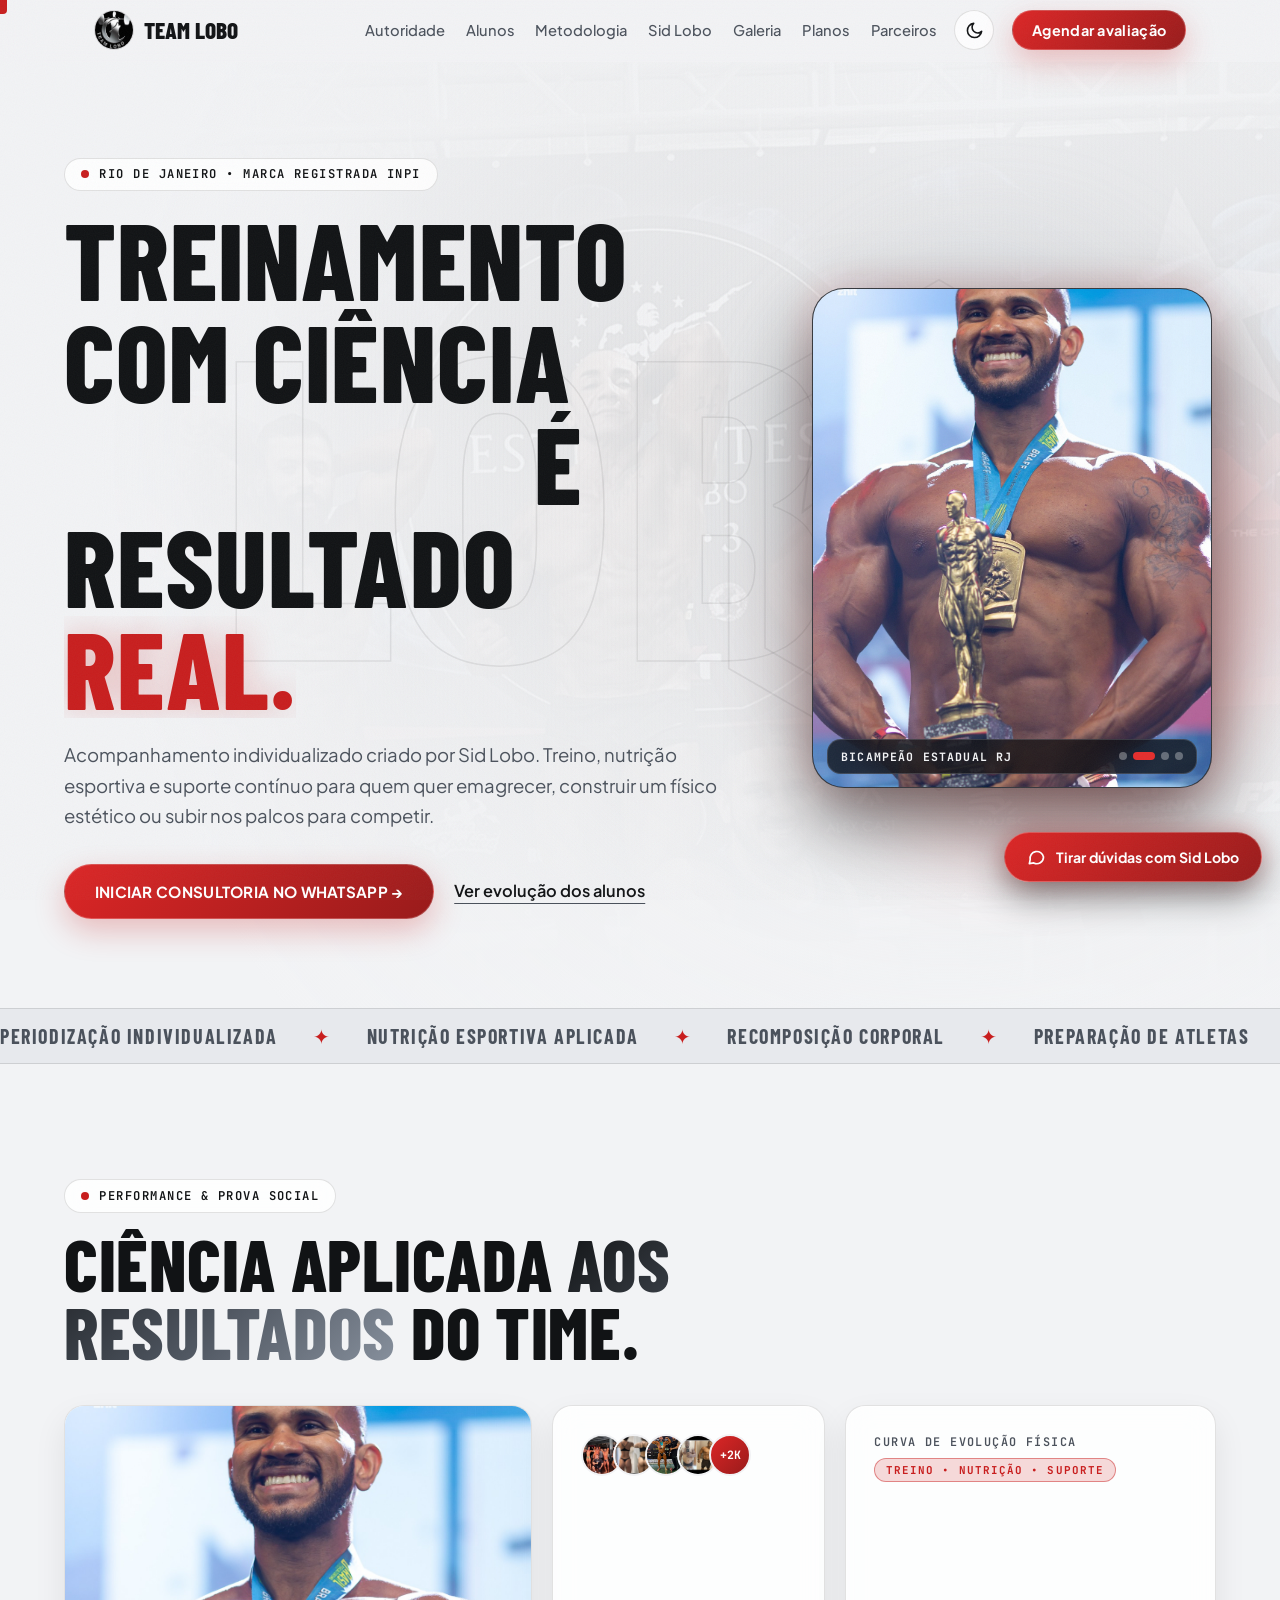
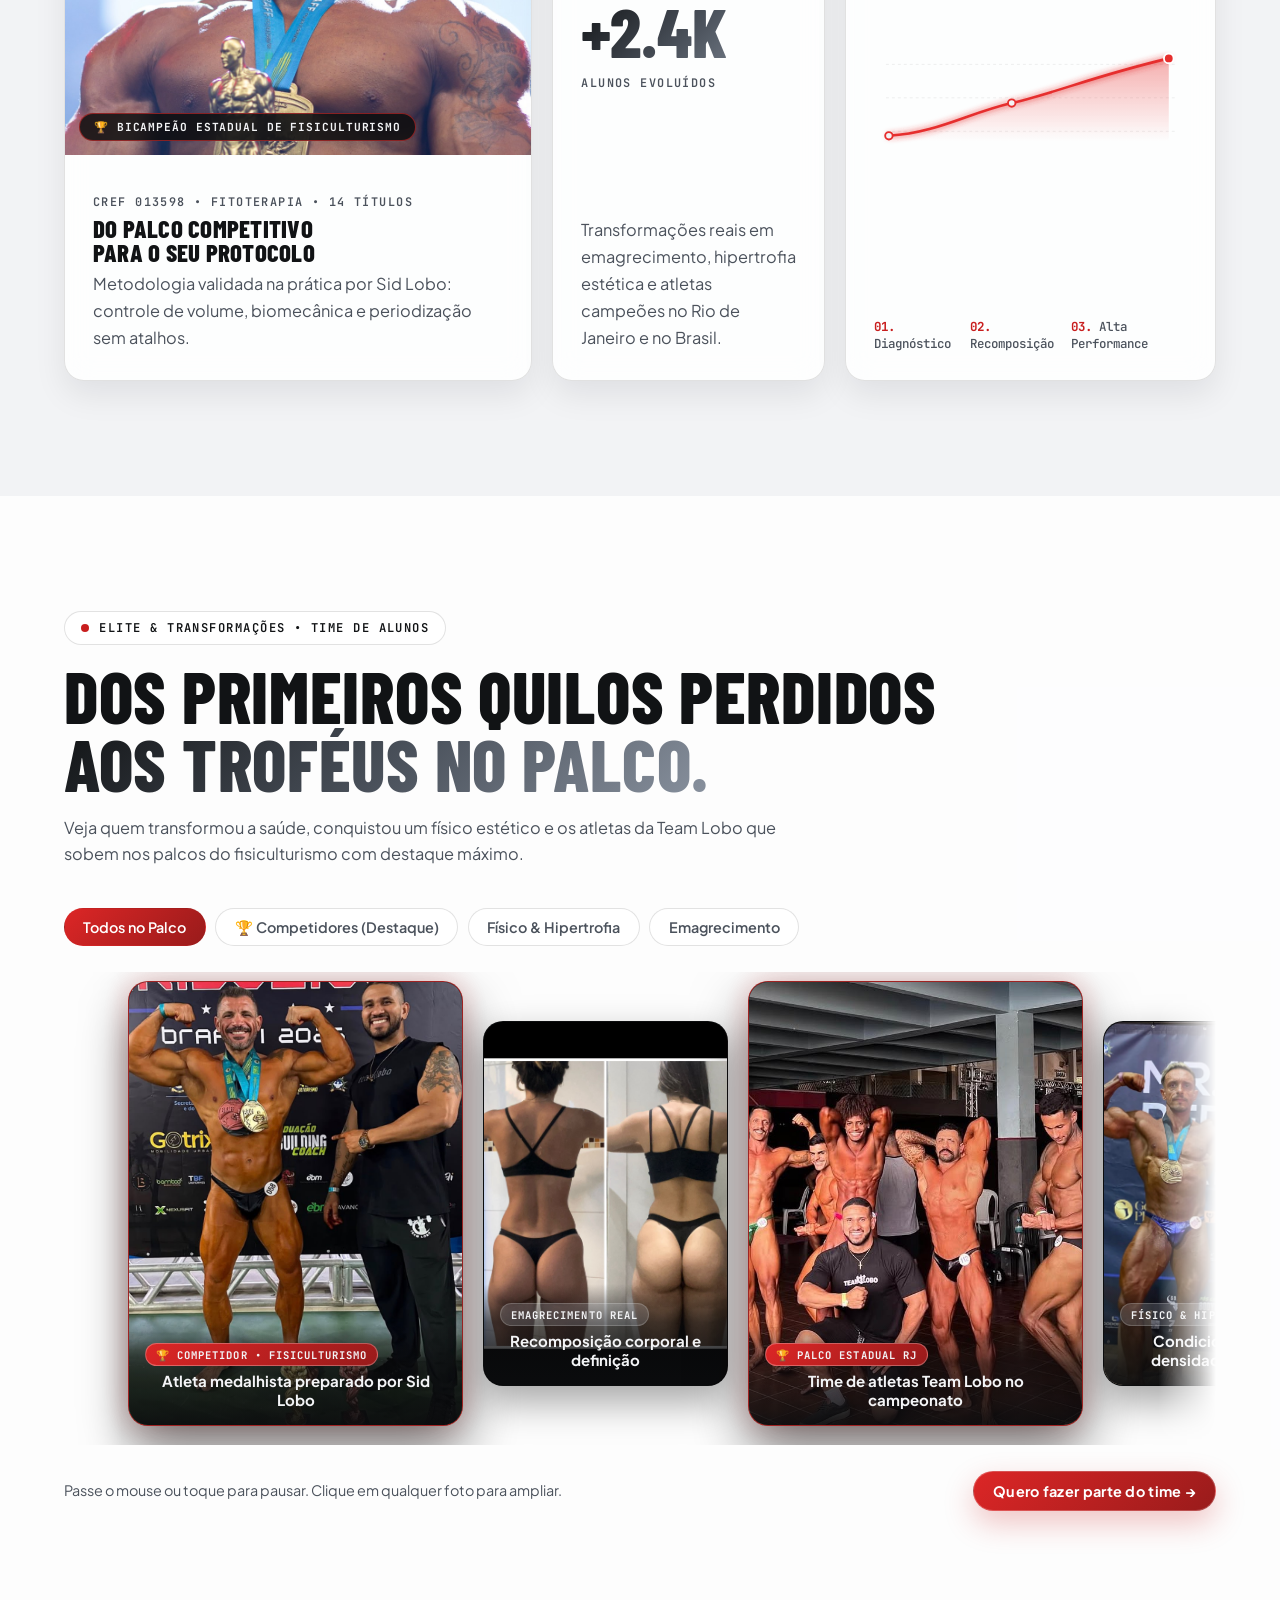
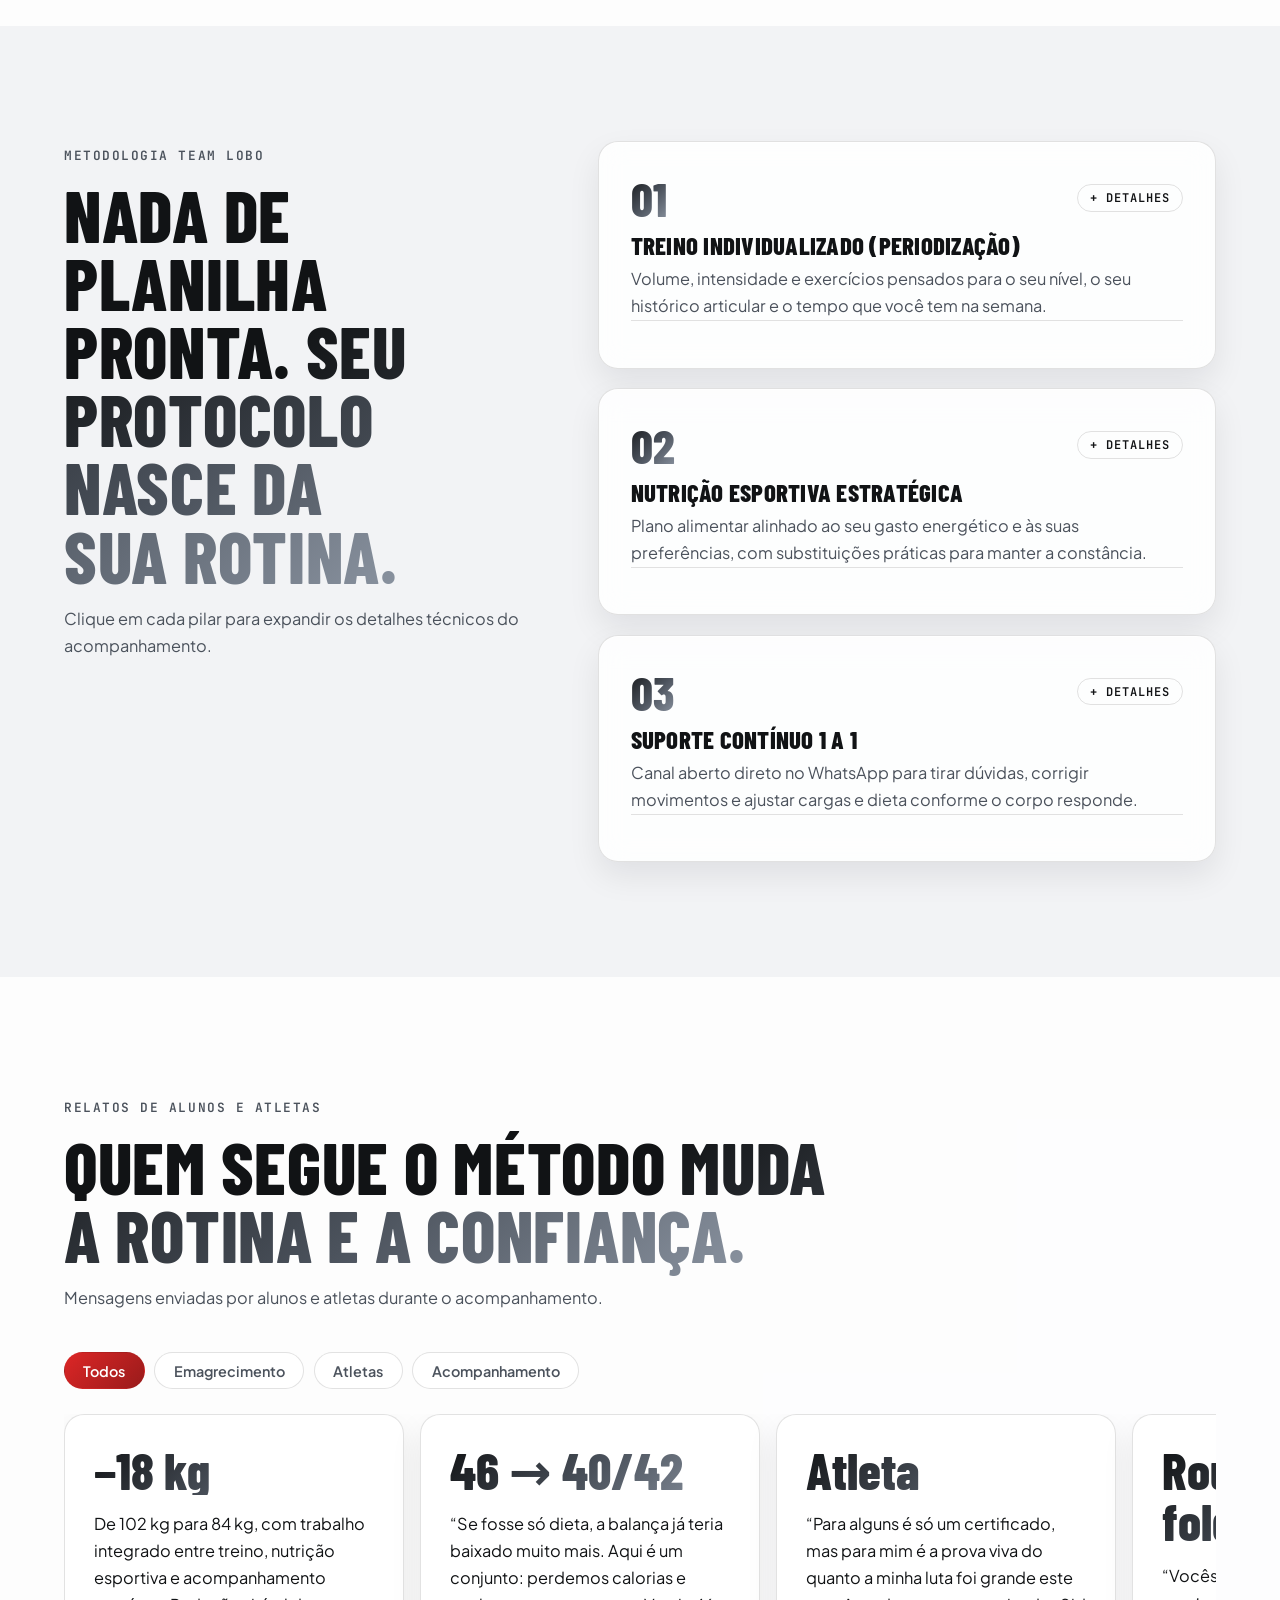
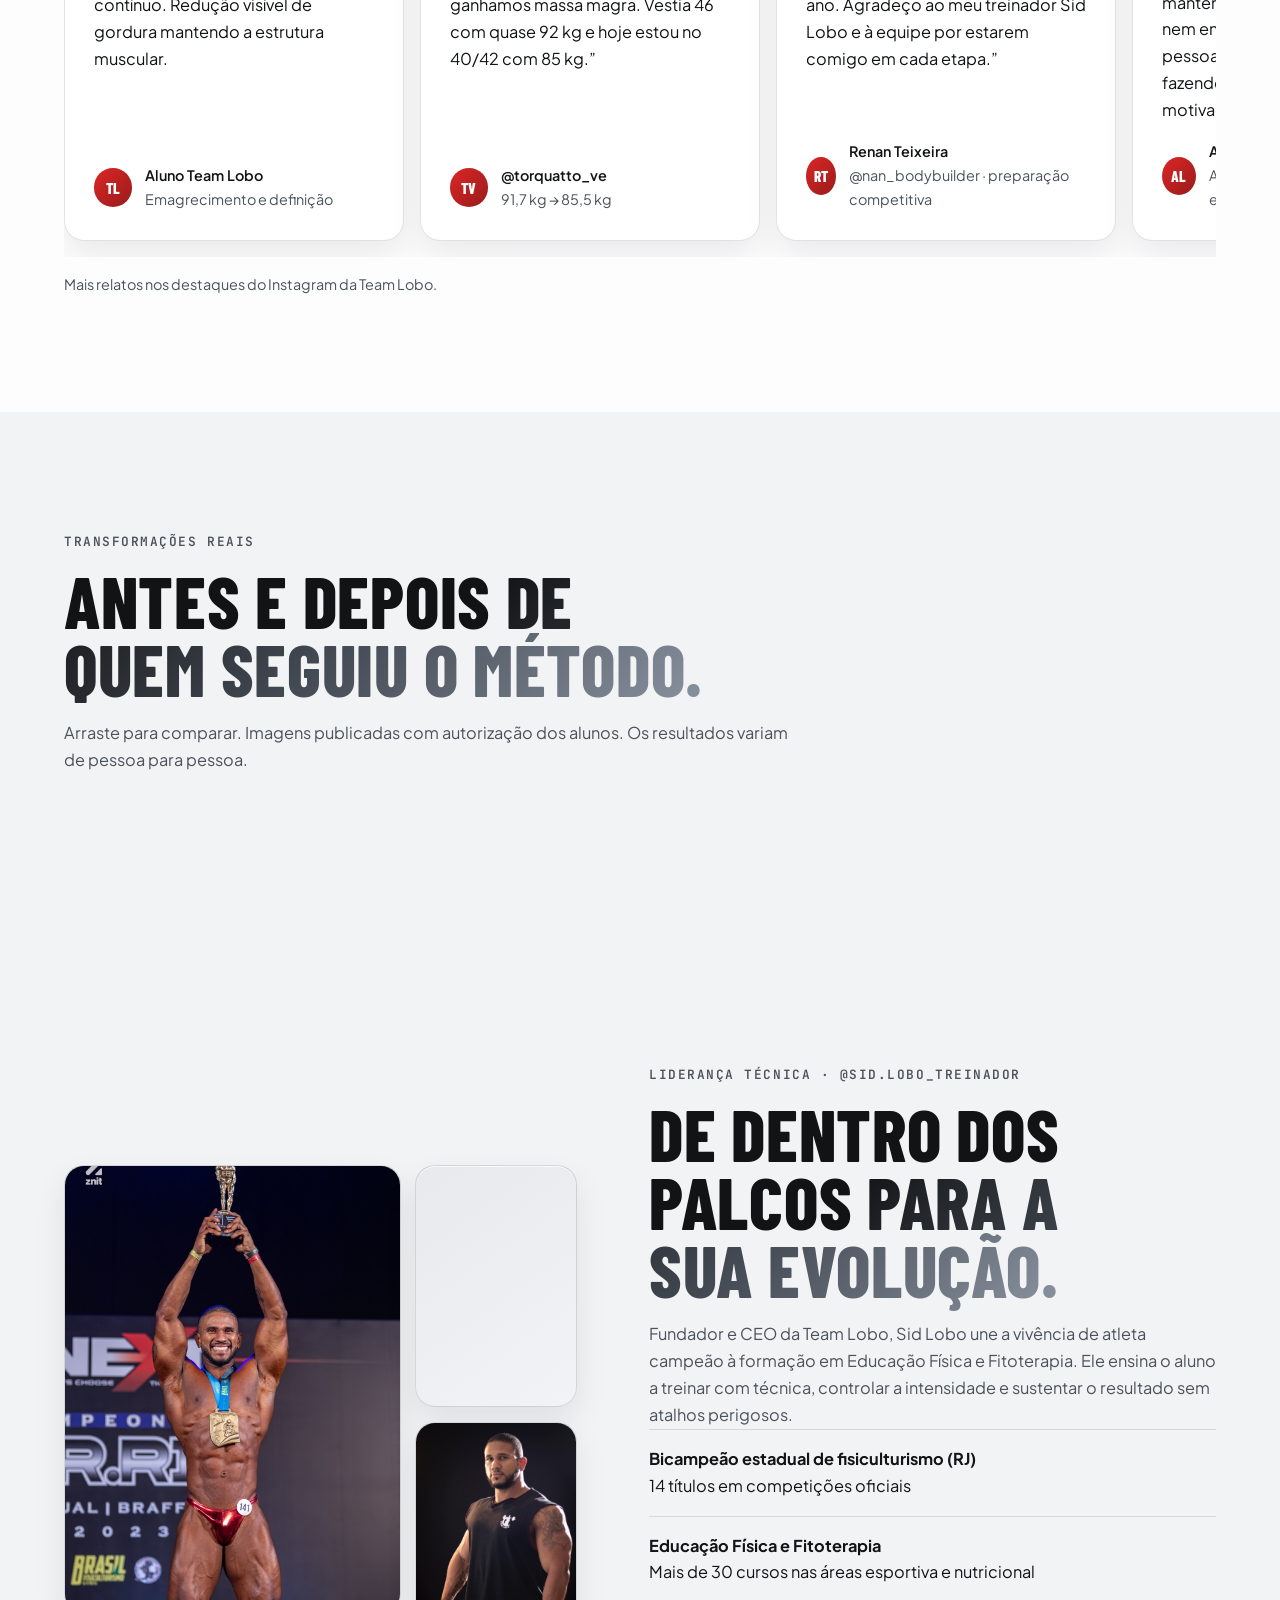
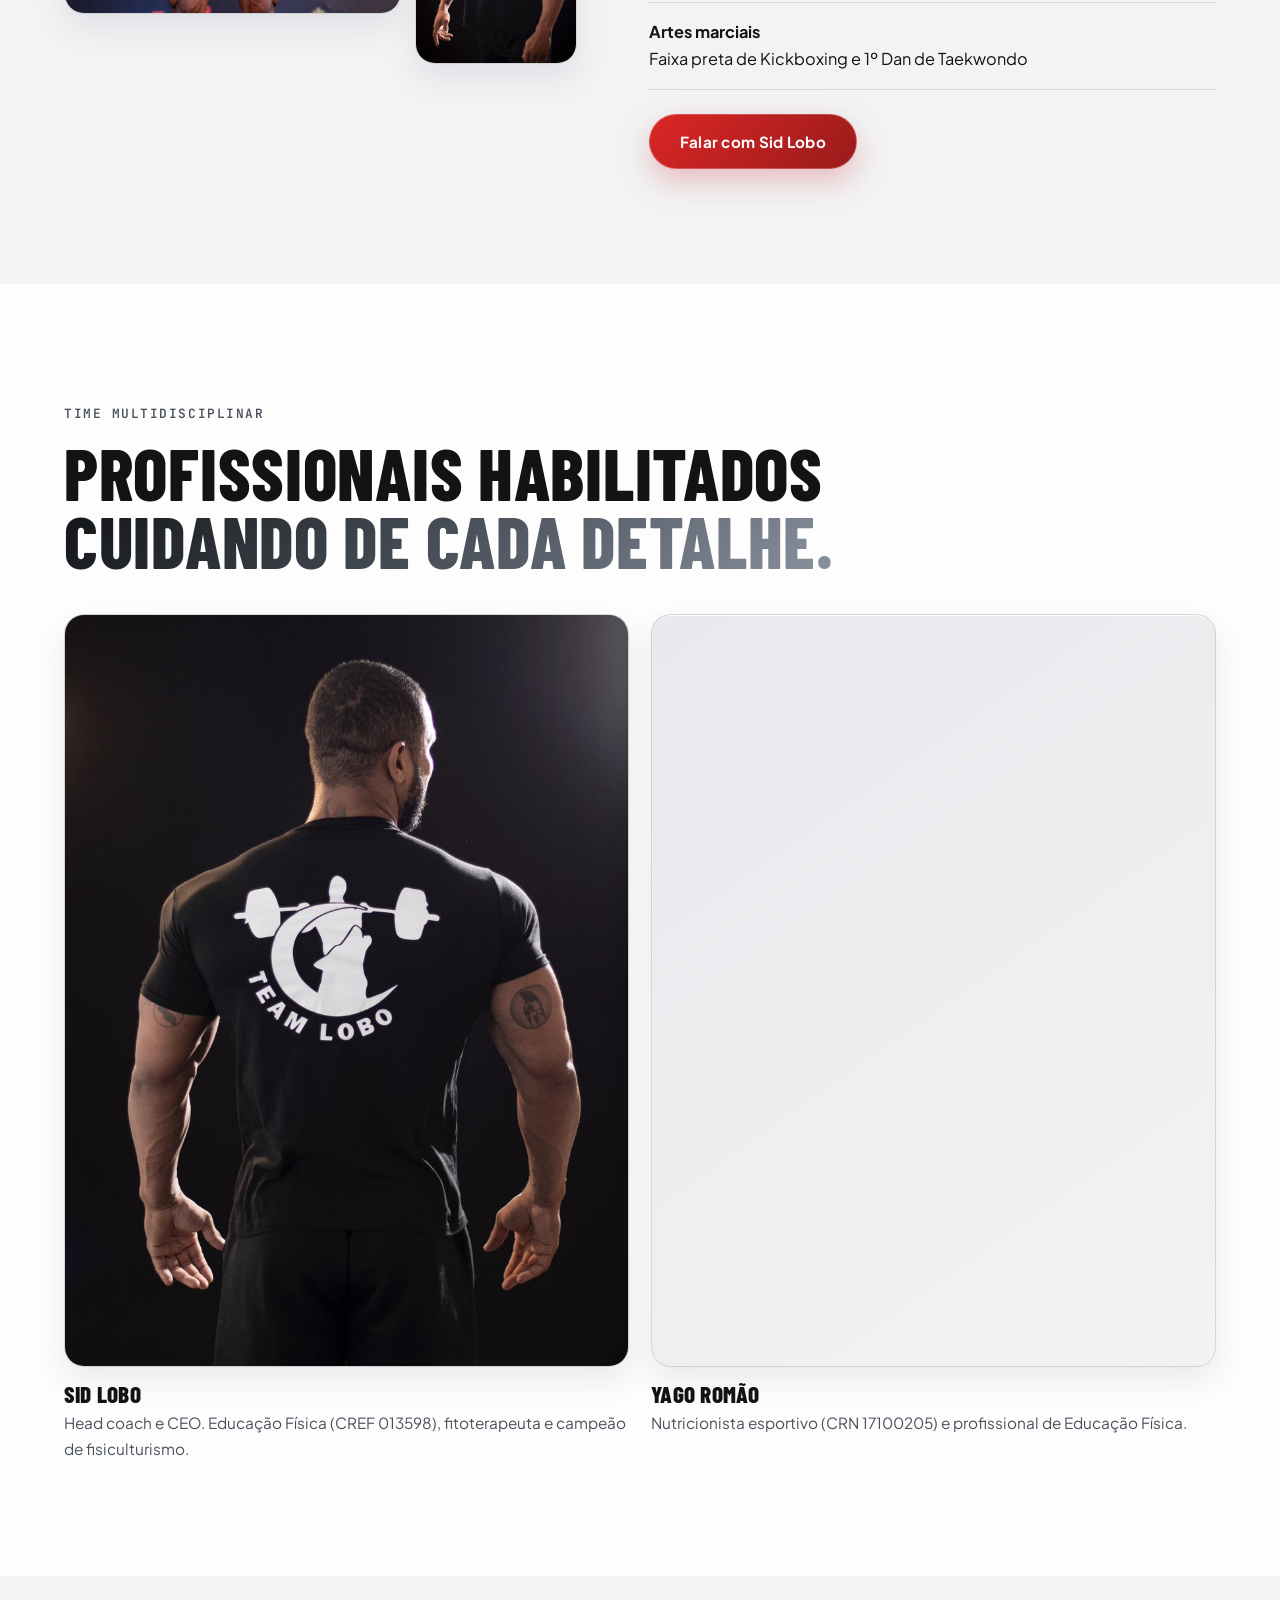
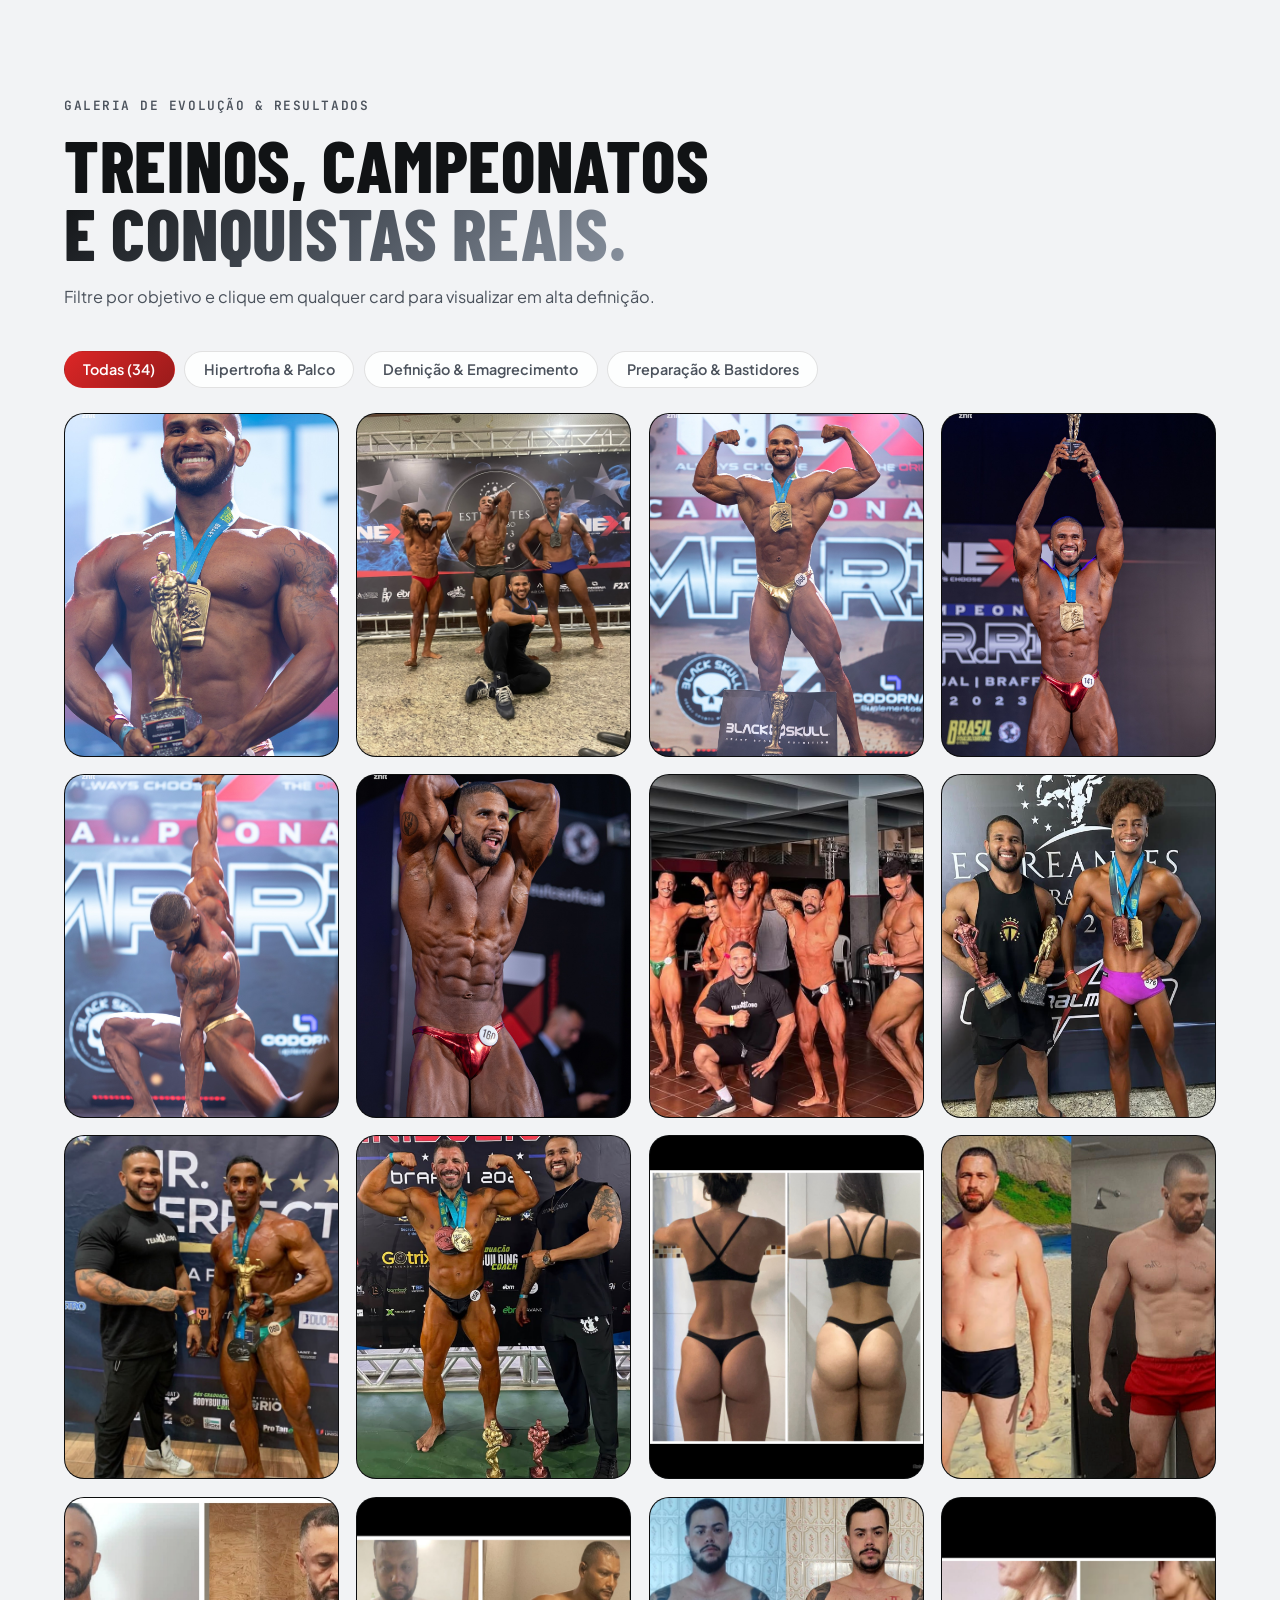
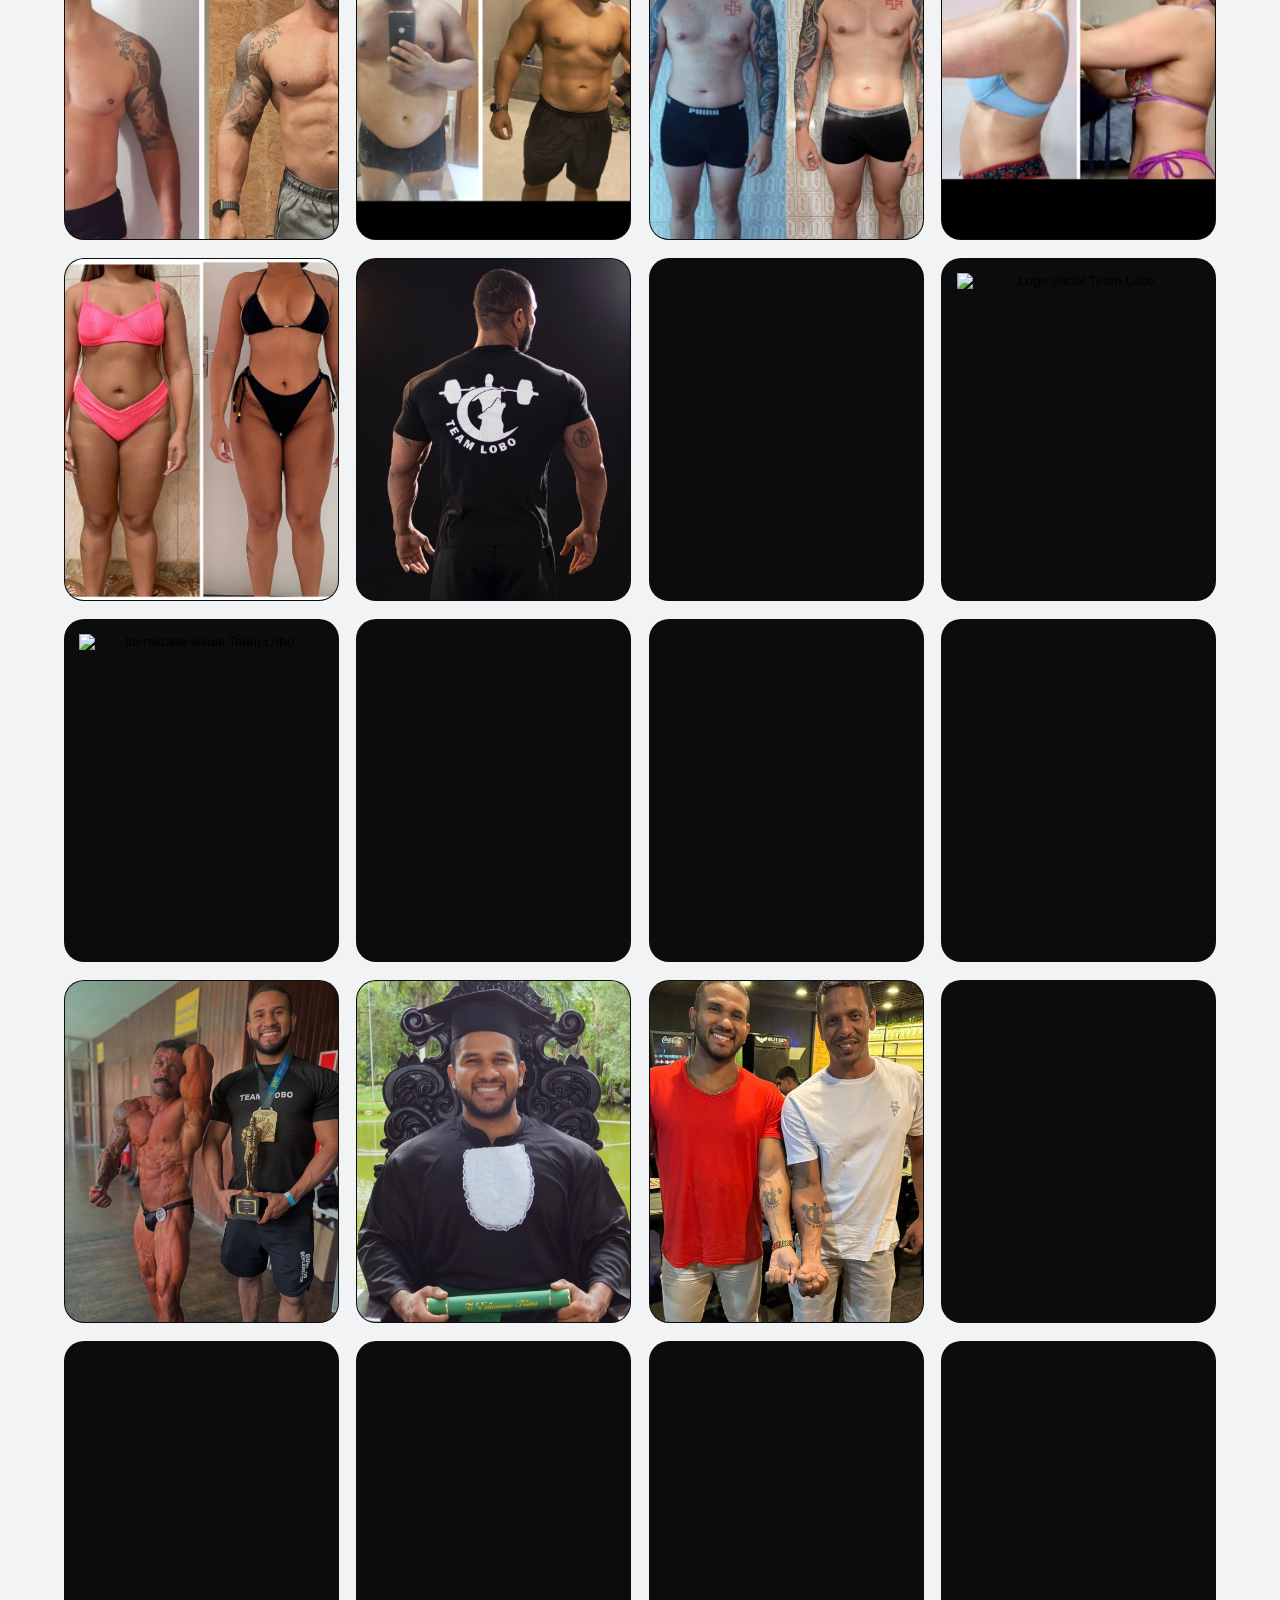
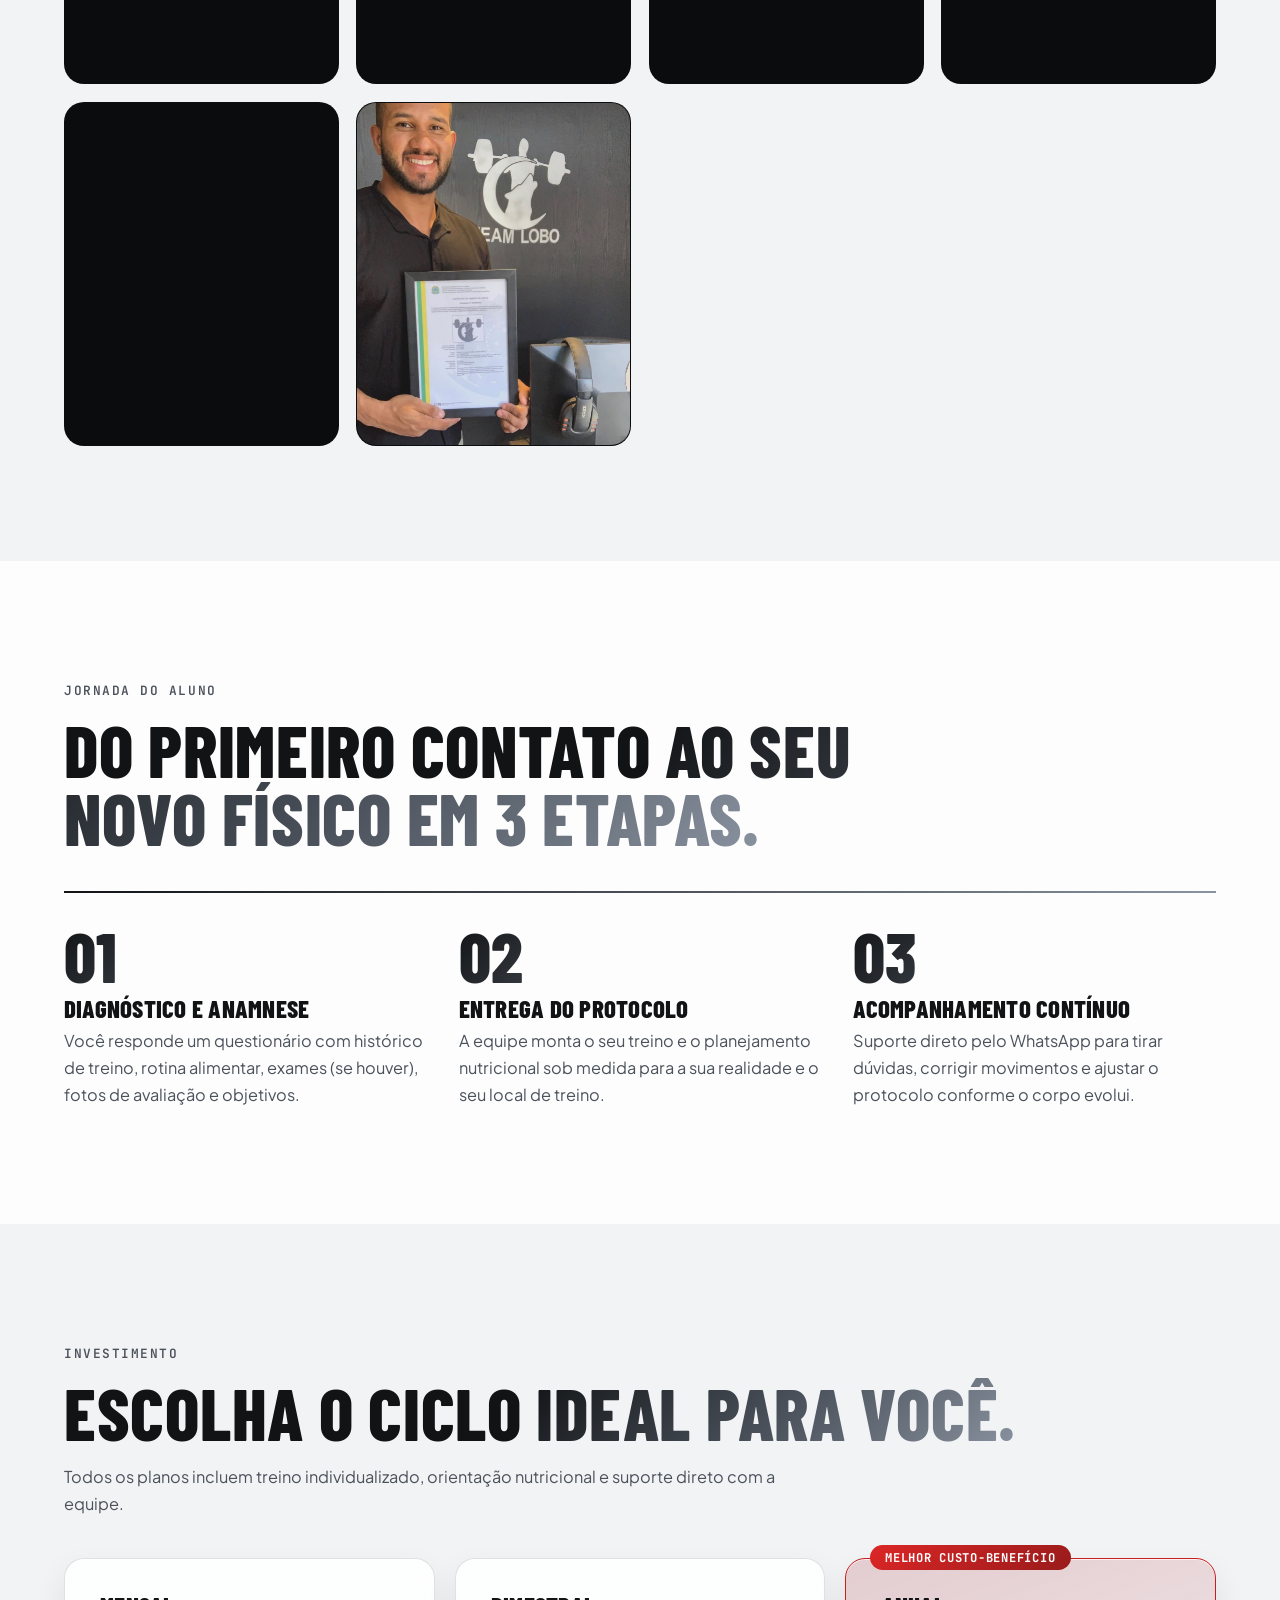
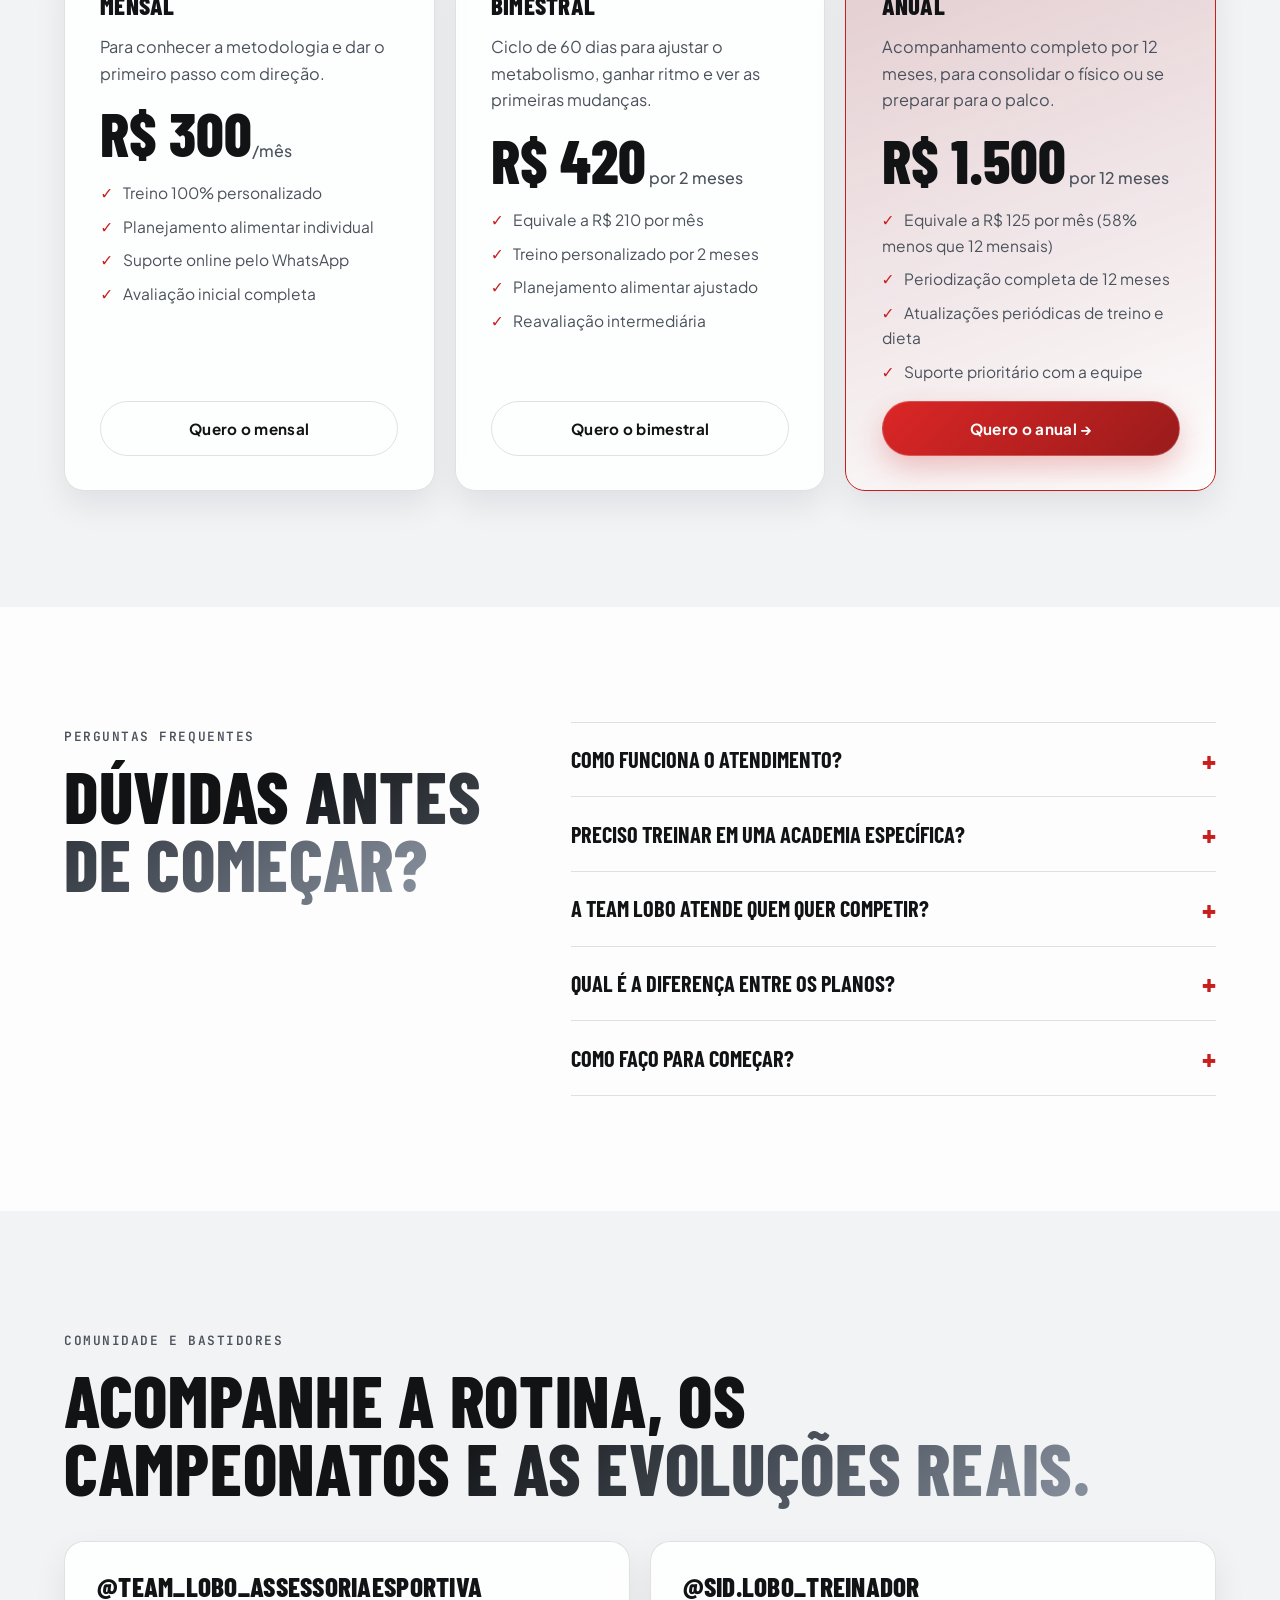
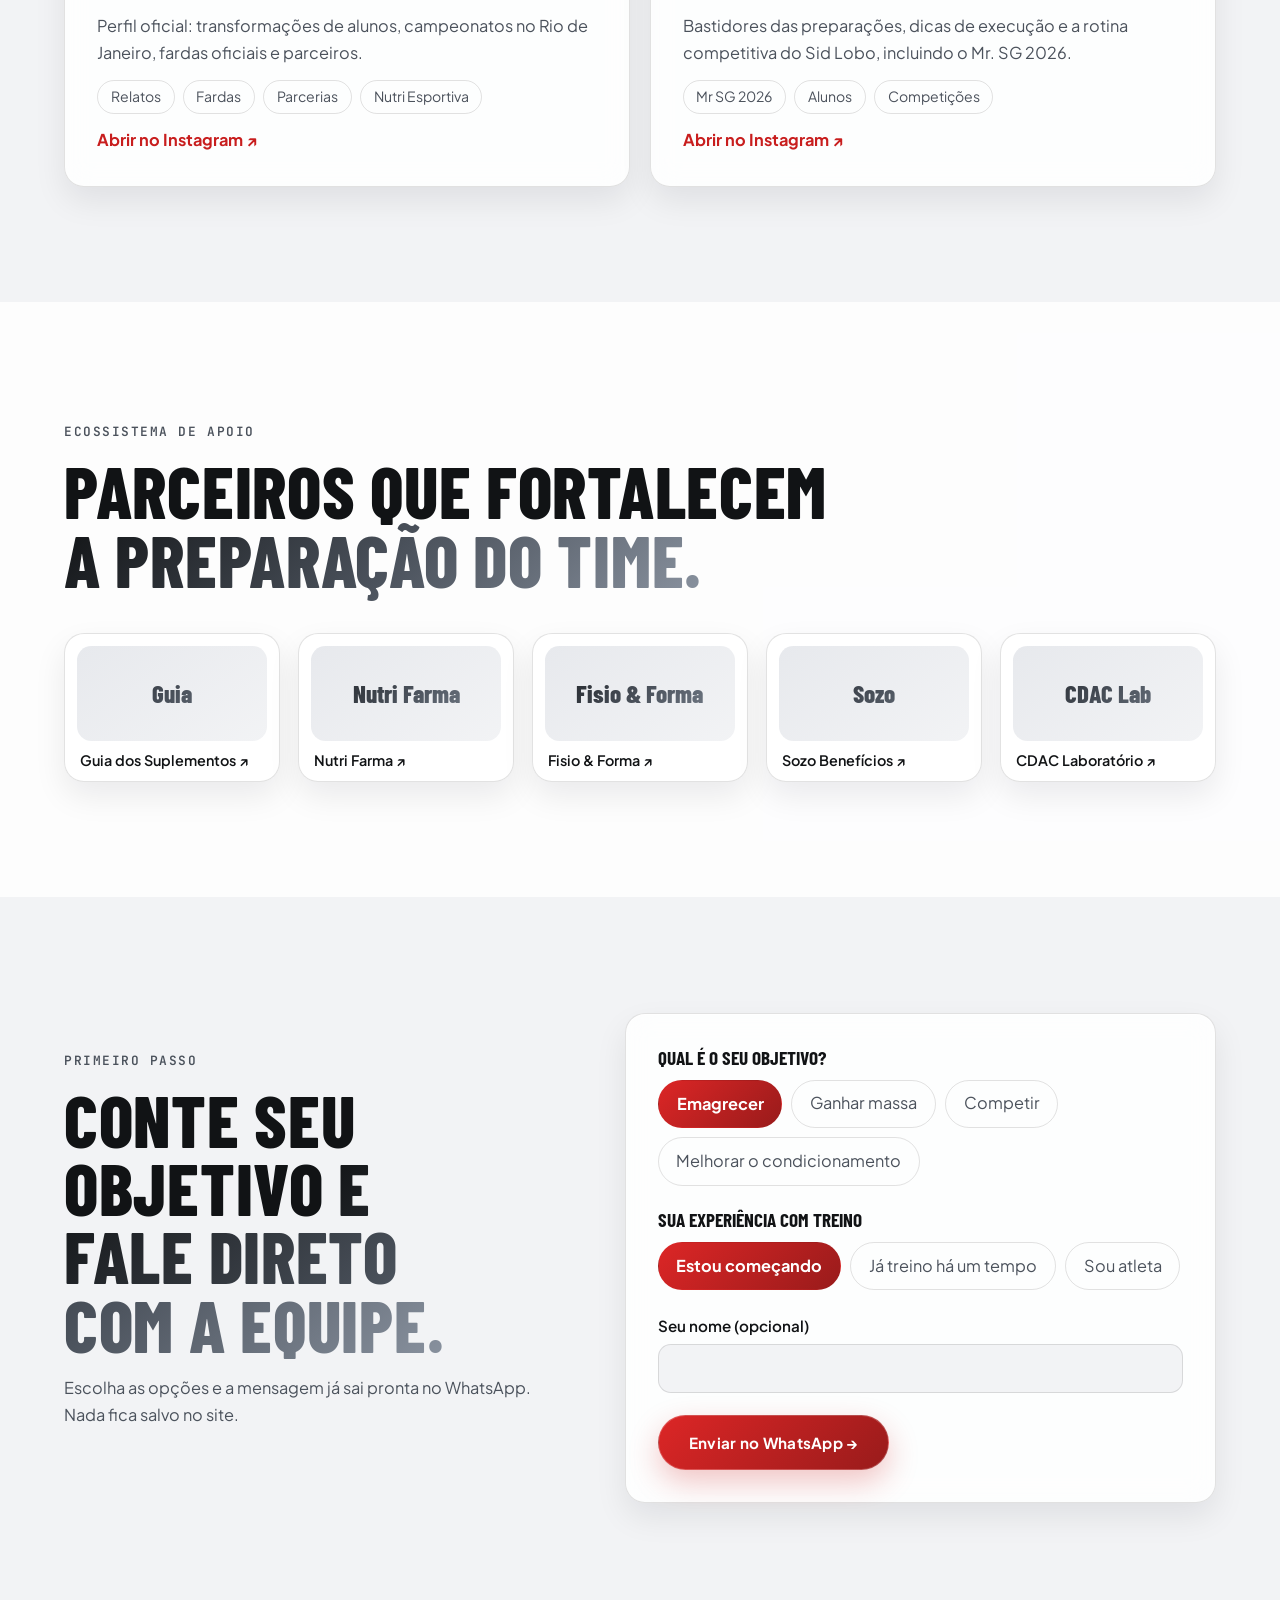
==== index.html @ d7de5116 "Update hero title and change image to video" ====
<!DOCTYPE html>
<html lang="pt-BR">
<head>
<meta charset="UTF-8">
<meta name="viewport" content="width=device-width, initial-scale=1">
<title>Team Lobo | Assessoria Esportiva e Preparação Física no Rio de Janeiro</title>
<meta name="description" content="Assessoria esportiva liderada por Sid Lobo, bicampeão estadual de fisiculturismo. Treino personalizado, nutrição esportiva e suporte online no Rio de Janeiro.">
<meta name="color-scheme" content="dark light">
<meta name="theme-color" content="#0B0C0E">
<link rel="canonical" href="https://zacode-tech.github.io/TeamLobo/">
<meta property="og:type" content="website"><meta property="og:locale" content="pt_BR">
<meta property="og:title" content="Team Lobo | Assessoria Esportiva no Rio de Janeiro">
<meta property="og:description" content="Treino personalizado, nutrição esportiva e suporte online pelo método de Sid Lobo.">
<meta property="og:image" content="https://zacode-tech.github.io/TeamLobo/assets/teamlobo.jpg">
<link rel="icon" href="assets/teamlobo.jpg">
<script>
document.documentElement.classList.add("js");
setTimeout(function(){if(!document.documentElement.dataset.ready)document.documentElement.classList.remove("js")},3500);
try{var s=localStorage.getItem("tl-theme");document.documentElement.dataset.theme=s||(matchMedia("(prefers-color-scheme: light)").matches?"light":"dark")}catch(e){document.documentElement.dataset.theme="dark"}
</script>
<script type="application/ld+json">{"@context":"https://schema.org","@type":"ProfessionalService","name":"Team Lobo Assessoria Esportiva","email":"team_lobo@yahoo.com","areaServed":"Rio de Janeiro, Brasil","founder":{"@type":"Person","name":"Sid Lobo"},"sameAs":["https://www.instagram.com/team_lobo_assessoriaesportiva","https://www.instagram.com/sid.lobo_treinador"],"openingHoursSpecification":{"@type":"OpeningHoursSpecification","dayOfWeek":["Monday","Tuesday","Wednesday","Thursday","Friday"],"opens":"09:30","closes":"18:00"},"hasOfferCatalog":{"@type":"OfferCatalog","itemListElement":[{"@type":"Offer","name":"Plano mensal","price":"300.00","priceCurrency":"BRL"},{"@type":"Offer","name":"Plano bimestral","price":"420.00","priceCurrency":"BRL"},{"@type":"Offer","name":"Plano anual","price":"1500.00","priceCurrency":"BRL"}]}}</script>
<link rel="preconnect" href="https://fonts.googleapis.com"><link rel="preconnect" href="https://fonts.gstatic.com" crossorigin>
<link href="https://fonts.googleapis.com/css2?family=Barlow+Condensed:wght@700;800&family=Plus+Jakarta+Sans:wght@400;500;600;700&family=JetBrains+Mono:wght@500;600;700&family=Archivo:wdth,wght@62..125,800&display=swap" rel="stylesheet">
<link rel="stylesheet" href="style.css?v=11">
<script type="application/ld+json">{"@context":"https://schema.org","@type":"FAQPage","mainEntity":[{"@type":"Question","name":"Como funciona o atendimento?","acceptedAnswer":{"@type":"Answer","text":"Você fala com a equipe pelo WhatsApp, de segunda a sexta, das 9h30 às 18h. Depois da avaliação, recebe treino e dieta e conta com suporte online durante o plano."}},{"@type":"Question","name":"A Team Lobo atende quem quer competir?","acceptedAnswer":{"@type":"Answer","text":"Sim. A equipe prepara atletas de fisiculturismo, com a experiência de campeonatos estaduais do Rio de Janeiro."}},{"@type":"Question","name":"Qual é a diferença entre os planos?","acceptedAnswer":{"@type":"Answer","text":"Todos incluem treino, dieta e suporte. A diferença é o tempo de acompanhamento: 1, 2 ou 12 meses. O plano anual sai por R$ 125 por mês."}}]}</script>
</head>
<body>
<div class="intro" aria-hidden="true"><img src="assets/teamlobo.jpg" alt="" width="92" height="92"><b class="chrome">Team Lobo</b></div>
<div class="barbell" aria-hidden="true"><i></i></div>
<a class="skip" href="#conteudo">Pular para o conteúdo</a>

<header class="top">
  <div class="wrap">
    <a class="brand" href="#conteudo"><img src="assets/teamlobo.jpg" alt="" width="40" height="40">Team Lobo</a>
    <nav class="menu" id="menu" aria-label="Principal">
      <a href="#autoridade">Autoridade</a>
      <a href="#alunos">Alunos</a>
      <a href="#metodo">Metodologia</a>
      <a href="#lideranca">Sid Lobo</a>
      <a href="#galeria">Galeria</a>
      <a href="#planos">Planos</a>
      <a href="#parceiros">Parceiros</a>
    </nav>
    <button class="ic theme" type="button" aria-label="Mudar o tema">
      <svg class="i-sun" viewBox="0 0 24 24" width="19" height="19" fill="none" stroke="currentColor" stroke-width="2" stroke-linecap="round"><circle cx="12" cy="12" r="4"/><path d="M12 2v2M12 20v2M4.9 4.9l1.4 1.4M17.7 17.7l1.4 1.4M2 12h2M20 12h2M4.9 19.1l1.4-1.4M17.7 6.3l1.4-1.4"/></svg>
      <svg class="i-moon" viewBox="0 0 24 24" width="19" height="19" fill="none" stroke="currentColor" stroke-width="2" stroke-linejoin="round"><path d="M21 13A9 9 0 1 1 11 3a7 7 0 0 0 10 10z"/></svg>
    </button>
    <a class="btn sm shimmer" data-wa="Olá, vim pelo site e gostaria de agendar minha avaliação." href="#contato">Agendar avaliação</a>
    <button class="ic burger" type="button" aria-expanded="false" aria-controls="menu">Menu</button>
  </div>
</header>

<main id="conteudo">
  <!-- HERO COM PARALLAX 3D, SPOTLIGHT VERMELHO/PRATA E STAGGERED REVEAL -->
  <section class="hero" id="topo">
    <div class="hero-bg" aria-hidden="true">
      <img src="assets/img/IMG-20261125-WA0055.jpg" alt="" decoding="async">
    </div>
    <!-- Emblema Geométrico do Lobo em Camadas -->
    <svg class="wolf-emblem" viewBox="0 0 400 400" aria-hidden="true">
      <g class="wolf-layer-back" fill="none" stroke="currentColor" stroke-width="1.2">
        <polygon points="200,24 345,108 345,292 200,376 55,292 55,108"/>
        <polygon points="200,52 320,122 320,278 200,348 80,278 80,122"/>
      </g>
      <g class="wolf-layer-front" fill="none" stroke="currentColor" stroke-width="1.6">
        <polygon points="118,86 154,148 106,184"/>
        <polygon points="282,86 246,148 294,184"/>
        <polygon points="154,148 200,132 246,148 274,218 200,316 126,218"/>
        <polyline points="154,196 178,206 164,218"/>
        <polyline points="246,196 222,206 236,218"/>
        <polygon points="184,254 216,254 200,276"/>
      </g>
    </svg>
    <span class="mark" aria-hidden="true">LOBO</span>

    <div class="wrap">
      <div>
        <span class="tag bio-tag"><span class="pulse-dot" aria-hidden="true"></span>RIO DE JANEIRO • MARCA REGISTRADA INPI</span>
        <h1 class="hero-title" data-split>TREINAMENTO COM CIÊNCIA <span class="chrome">DISCIPLINA</span> É RESULTADO <span class="red-accent">REAL.</span></h1>
        <p class="lead">Acompanhamento individualizado criado por Sid Lobo. Treino, nutrição esportiva e suporte contínuo para quem quer emagrecer, construir um físico estético ou subir nos palcos para competir.</p>
        <div class="cta">
          <a class="btn mag shimmer" data-wa="Olá, vim pelo site e gostaria de iniciar minha consultoria." href="#contato">INICIAR CONSULTORIA NO WHATSAPP →</a>
          <a class="link" href="#alunos">Ver evolução dos alunos</a>
        </div>
      </div>

      <div class="plate" id="hero-plate">
        <div class="hero-spotlight" aria-hidden="true"></div>
        <div class="logo" id="hero-stage">
          <img id="hero-slide-img" src="assets/img/anúncio.Mp4" alt="Sid Lobo — Bicampeão Estadual e Head Coach Team Lobo" width="800" height="1000" fetchpriority="high">
          <div class="hero-hud">
            <span class="hud-pill" id="hero-hud-tag">HEAD COACH • SID LOBO</span>
            <div class="hud-dots" id="hero-hud-dots" aria-label="Alternar foto do treinador"></div>
          </div>
        </div>
        <div class="chips">
          <div class="chip">Bicampeão Estadual RJ<small>14 títulos oficiais nos palcos</small></div>
          <div class="chip">+2.4K Evoluções<small>Método científico e individual</small></div>
        </div>
      </div>
    </div>
  </section>

  <div class="tick" aria-hidden="true"><div class="track">
    <span>Periodização individualizada</span><span>Nutrição esportiva aplicada</span><span>Recomposição corporal</span><span>Preparação de atletas</span><span>Suporte contínuo 1 a 1</span>
    <span>Periodização individualizada</span><span>Nutrição esportiva aplicada</span><span>Recomposição corporal</span><span>Preparação de atletas</span><span>Suporte contínuo 1 a 1</span>
  </div></div>

  <!-- BENTO GRID ASSIMÉTRICO COM GLASSMORPHISM, CONTADOR +2.4K E GRÁFICO SVG -->
  <section class="metrics" id="autoridade" aria-label="Autoridade e Resultados">
    <div class="wrap">
      <div class="head rv">
        <span class="tag bio-tag"><span class="pulse-dot" aria-hidden="true"></span>PERFORMANCE &amp; PROVA SOCIAL</span>
        <h2>Ciência aplicada <span class="chrome">aos resultados</span> do time.</h2>
      </div>

      <div class="bento-grid">
        <!-- Card Principal com Foto do Sid Lobo e Selo Bicampeão -->
        <article class="card bento-card bento-sid tilt rv">
          <div class="bento-sid-media">
            <img src="assets/img/IMG-20261125-WA0052.jpg" alt="Sid Lobo campeão estadual com medalha e troféu" loading="lazy" decoding="async">
            <span class="bento-seal">🏆 BICAMPEÃO ESTADUAL DE FISICULTURISMO</span>
          </div>
          <div class="bento-sid-body">
            <span class="mono-label">CREF 013598 • FITOTERAPIA • 14 TÍTULOS</span>
            <h3>Do palco competitivo para o seu protocolo</h3>
            <p>Metodologia validada na prática por Sid Lobo: controle de volume, biomecânica e periodização sem atalhos.</p>
          </div>
        </article>

        <!-- Card Prova Social +2.4K com Avatares Sobrepostos -->
        <article class="card bento-card bento-social tilt rv" style="--d:1">
          <div class="avatar-stack" aria-hidden="true">
            <img src="assets/img/IMG-20261125-WA0069.jpg" alt="">
            <img src="assets/img/IMG-20261125-WA0061.jpg" alt="">
            <img src="assets/img/IMG-20261125-WA0077.jpg" alt="">
            <img src="assets/img/IMG-20261125-WA0064.jpg" alt="">
            <span>+2K</span>
          </div>
          <div class="big-stat">
            <b class="chrome" data-count="2.4" data-decimals="1" data-prefix="+" data-suffix="K">0</b>
            <span class="mono-label">ALUNOS EVOLUÍDOS</span>
          </div>
          <p>Transformações reais em emagrecimento, hipertrofia estética e atletas campeões no Rio de Janeiro e no Brasil.</p>
        </article>

        <!-- Card Gráfico SVG Animado (TREINO • NUTRIÇÃO • SUPORTE) -->
        <article class="card bento-card bento-chart tilt rv" style="--d:2">
          <div class="chart-top">
            <span class="mono-label">CURVA DE EVOLUÇÃO FÍSICA</span>
            <span class="chart-pill">TREINO • NUTRIÇÃO • SUPORTE</span>
          </div>
          <svg class="evo-svg" viewBox="0 0 420 155" fill="none" aria-label="Gráfico de evolução física contínua">
            <defs>
              <linearGradient id="redArea" x1="0" y1="0" x2="0" y2="1">
                <stop offset="0%" stop-color="#E62E2D" stop-opacity="0.38"/>
                <stop offset="100%" stop-color="#E62E2D" stop-opacity="0"/>
              </linearGradient>
              <filter id="redGlow" x="-20%" y="-20%" width="140%" height="140%">
                <feGaussianBlur stdDeviation="4" result="blur"/>
                <feMerge><feMergeNode in="blur"/><feMergeNode in="SourceGraphic"/></feMerge>
              </filter>
            </defs>
            <!-- Linhas de grade -->
            <line x1="16" y1="30" x2="404" y2="30" stroke="currentColor" stroke-opacity="0.09" stroke-dasharray="4 4"/>
            <line x1="16" y1="75" x2="404" y2="75" stroke="currentColor" stroke-opacity="0.09" stroke-dasharray="4 4"/>
            <line x1="16" y1="120" x2="404" y2="120" stroke="currentColor" stroke-opacity="0.09" stroke-dasharray="4 4"/>
            <!-- Área sob a curva -->
            <path class="evo-area" d="M20,126 C85,122 125,96 185,82 C245,68 295,46 396,22 L396,134 L20,134 Z" fill="url(#redArea)"/>
            <!-- Linha vermelha luminosa animada -->
            <path class="evo-line" d="M20,126 C85,122 125,96 185,82 C245,68 295,46 396,22" stroke="#E62E2D" stroke-width="3.5" stroke-linecap="round" filter="url(#redGlow)"/>
            <!-- Pontos de marco -->
            <circle class="evo-dot" cx="20" cy="126" r="5" fill="#F3F4F6" stroke="#E62E2D" stroke-width="2.5"/>
            <circle class="evo-dot" cx="185" cy="82" r="5" fill="#F3F4F6" stroke="#E62E2D" stroke-width="2.5"/>
            <circle class="evo-dot" cx="396" cy="22" r="6.5" fill="#E62E2D" stroke="#FFFFFF" stroke-width="2.5"/>
          </svg>
          <div class="chart-legend">
            <span><b>01.</b> Diagnóstico</span>
            <span><b>02.</b> Recomposição</span>
            <span><b>03.</b> Alta Performance</span>
          </div>
        </article>
      </div>
    </div>
  </section>

  <!-- NOVO CAMPO DOS ALUNOS: ANIMAÇÃO PASSANDO IMAGENS COM PESO EXTRA PARA COMPETIDORES -->
  <section class="students-showcase" id="alunos" style="background:var(--surface)">
    <div class="wrap">
      <div class="head rv">
        <span class="tag bio-tag"><span class="pulse-dot" aria-hidden="true"></span>ELITE &amp; TRANSFORMAÇÕES • TIME DE ALUNOS</span>
        <h2>Dos primeiros quilos perdidos <span class="chrome">aos troféus no palco.</span></h2>
        <p>Veja quem transformou a saúde, conquistou um físico estético e os atletas da Team Lobo que sobem nos palcos do fisiculturismo com destaque máximo.</p>
      </div>

      <div class="filters rv" id="student-filters" role="group" aria-label="Filtrar alunos">
        <button class="fbtn" type="button" data-st="todos" aria-pressed="true">Todos no Palco</button>
        <button class="fbtn" type="button" data-st="competidor" aria-pressed="false">🏆 Competidores (Destaque)</button>
        <button class="fbtn" type="button" data-st="shape" aria-pressed="false">Físico &amp; Hipertrofia</button>
        <button class="fbtn" type="button" data-st="emagrecimento" aria-pressed="false">Emagrecimento</button>
      </div>
    </div>

    <!-- Esteira Cinética com Cards Ponderados (Competidores maiores e em destaque vermelho) -->
    <div class="student-stream-wrap" id="student-stream-wrap" aria-label="Carrossel contínuo de alunos e atletas">
      <div class="student-stream" id="student-stream"></div>
    </div>

    <div class="wrap" style="margin-top:1.6rem;display:flex;justify-content:space-between;align-items:center;flex-wrap:wrap;gap:1rem">
      <p class="note" style="margin:0">Passe o mouse ou toque para pausar. Clique em qualquer foto para ampliar.</p>
      <a class="btn sm shimmer" data-wa="Olá, vim pelo site, vi os alunos e atletas e quero começar minha evolução!" href="#contato">Quero fazer parte do time →</a>
    </div>
  </section>

  <!-- PILARES DA METODOLOGIA (CARDS 3D EXPANSÍVEIS) -->
  <section id="metodo">
    <div class="wrap">
      <div class="head rv">
        <span class="tag">Metodologia Team Lobo</span>
        <h2>Nada de planilha pronta. <span class="chrome">Seu protocolo nasce da sua rotina.</span></h2>
        <p>Clique em cada pilar para expandir os detalhes técnicos do acompanhamento.</p>
      </div>
      <div class="pillars" id="pillars-list">
        <article class="card pillar tilt rv" data-expandable tabindex="0" role="button" aria-expanded="false" style="--d:0;--i:0">
          <div class="pillar-top"><b class="chrome">01</b><span class="pillar-toggle">+ Detalhes</span></div>
          <h3>Treino Individualizado (Periodização)</h3>
          <p>Volume, intensidade e exercícios pensados para o seu nível, o seu histórico articular e o tempo que você tem na semana.</p>
          <div class="pillar-extra">
            <ul>
              <li>Divisão estratégica de treino (hipertrofia, força ou recomposição)</li>
              <li>Seleção de exercícios conforme os aparelhos da sua academia</li>
              <li>Análise de vídeos de execução para máxima ativação muscular</li>
            </ul>
          </div>
        </article>

        <article class="card pillar tilt rv" data-expandable tabindex="0" role="button" aria-expanded="false" style="--d:1;--i:1">
          <div class="pillar-top"><b class="chrome">02</b><span class="pillar-toggle">+ Detalhes</span></div>
          <h3>Nutrição Esportiva Estratégica</h3>
          <p>Plano alimentar alinhado ao seu gasto energético e às suas preferências, com substituições práticas para manter a constância.</p>
          <div class="pillar-extra">
            <ul>
              <li>Cálculo individual de macronutrientes e calorias por fase</li>
              <li>Lista inteligente de trocas equivalentes para não enjoar da dieta</li>
              <li>Estratégias de fitoterapia e suplementação baseada em evidências</li>
            </ul>
          </div>
        </article>

        <article class="card pillar tilt rv" data-expandable tabindex="0" role="button" aria-expanded="false" style="--d:2;--i:2">
          <div class="pillar-top"><b class="chrome">03</b><span class="pillar-toggle">+ Detalhes</span></div>
          <h3>Suporte Contínuo 1 a 1</h3>
          <p>Canal aberto direto no WhatsApp para tirar dúvidas, corrigir movimentos e ajustar cargas e dieta conforme o corpo responde.</p>
          <div class="pillar-extra">
            <ul>
              <li>Feedbacks frequentes de evolução por fotos e medidas</li>
              <li>Ajustes rápidos quando houver estagnação ou mudança de rotina</li>
              <li>Preparação competitiva completa para atletas de fisiculturismo</li>
            </ul>
          </div>
        </article>
      </div>
    </div>
  </section>

  <!-- RELATOS DE ALUNOS E ATLETAS -->
  <section id="resultados" style="background:var(--surface)">
    <div class="wrap">
      <div class="head rv"><span class="tag">Relatos de alunos e atletas</span><h2>Quem segue o método <span class="chrome">muda a rotina e a confiança.</span></h2><p>Mensagens enviadas por alunos e atletas durante o acompanhamento.</p></div>
      <div class="filters rv" role="group" aria-label="Filtrar relatos">
        <button class="fbtn" type="button" data-f="todos" aria-pressed="true">Todos</button><button class="fbtn" type="button" data-f="emagrecimento" aria-pressed="false">Emagrecimento</button><button class="fbtn" type="button" data-f="atletas" aria-pressed="false">Atletas</button><button class="fbtn" type="button" data-f="acompanhamento" aria-pressed="false">Acompanhamento</button>
      </div>
      <div class="rail" tabindex="0" aria-label="Relatos">
        <article class="card story tilt" data-k="emagrecimento"><span class="big chrome">−18 kg</span><blockquote>De 102 kg para 84 kg, com trabalho integrado entre treino, nutrição esportiva e acompanhamento contínuo. Redução visível de gordura mantendo a estrutura muscular.</blockquote><div class="who"><i>TL</i><span><b>Aluno Team Lobo</b>Emagrecimento e definição</span></div></article>
        <article class="card story tilt" data-k="emagrecimento"><span class="big chrome">46 → 40/42</span><blockquote>“Se fosse só dieta, a balança já teria baixado muito mais. Aqui é um conjunto: perdemos calorias e ganhamos massa magra. Vestia 46 com quase 92 kg e hoje estou no 40/42 com 85 kg.”</blockquote><div class="who"><i>TV</i><span><b>@torquatto_ve</b>91,7 kg → 85,5 kg</span></div></article>
        <article class="card story tilt" data-k="atletas"><span class="big chrome">Atleta</span><blockquote>“Para alguns é só um certificado, mas para mim é a prova viva do quanto a minha luta foi grande este ano. Agradeço ao meu treinador Sid Lobo e à equipe por estarem comigo em cada etapa.”</blockquote><div class="who"><i>RT</i><span><b>Renan Teixeira</b>@nan_bodybuilder · preparação competitiva</span></div></article>
        <article class="card story tilt" data-k="acompanhamento"><span class="big chrome">Roupas folgadas</span><blockquote>“Vocês me motivam todos os dias a manter a constância. Ver roupas que nem entravam dando com folga e as pessoas perguntando o que estou fazendo me deixa ainda mais motivada.”</blockquote><div class="who"><i>AL</i><span><b>Aluna da consultoria online</b>Acompanhamento de emagrecimento</span></div></article>
        <article class="card story tilt" data-k="emagrecimento"><span class="big chrome">−9 kg</span><blockquote>“Hoje atingi meu menor peso desde 2019! Bati 94,3 kg em jejum ao acordar. Que felicidade, 9 kg a menos!”</blockquote><div class="who"><i>AL</i><span><b>Aluno Team Lobo</b>Quebra de platô e perda de peso</span></div></article>
        <article class="card story tilt" data-k="atletas"><span class="big chrome">De volta ao palco</span><blockquote>“Agora pode ter certeza que vou brilhar naquele palco representando a Team Lobo. Se confiei em você é porque sabia que era o cara certo para alavancar minha carreira.”</blockquote><div class="who"><i>AT</i><span><b>Atleta em preparação</b>Consultoria competitiva com Sid Lobo</span></div></article>
      </div>
      <p class="note">Mais relatos nos destaques do Instagram da Team Lobo.</p>
    </div>
  </section>

  <section id="transformacoes">
    <div class="wrap"><div class="head rv"><span class="tag">Transformações reais</span><h2>Antes e depois <span class="chrome">de quem seguiu o método.</span></h2><p>Arraste para comparar. Imagens publicadas com autorização dos alunos. Os resultados variam de pessoa para pessoa.</p></div></div>
    <div class="ba-rail" data-ba></div>
  </section>

  <!-- LIDERANÇA SID LOBO COM MOSAICO DE FOTOS REAIS -->
  <section class="lead2" id="lideranca">
    <div class="wrap">
      <div class="sid-mosaic rv">
        <div class="ph card tilt sid-main-shot" data-mono="SL">
          <img src="assets/img/IMG-20261125-WA0060.jpg" data-fb="assets/img/IMG-20261125-WA0052.jpg" alt="Sid Lobo erguendo troféu de campeão no palco" loading="lazy" decoding="async">
        </div>
        <div class="sid-sub-shots">
          <div class="ph card tilt" data-mono="SL">
            <img src="assets/img/IMG-20261125-WA0059.jpg" data-fb="assets/img/IMG-20261125-WA0055.jpg" alt="Sid Lobo em pose clássica no palco" loading="lazy" decoding="async">
          </div>
          <div class="ph card tilt" data-mono="TL">
            <img src="assets/img/IMG-20261125-WA0056.jpg" data-fb="assets/img/IMG-20261125-WA0057.jpg" alt="Sid Lobo vestindo a camisa oficial Team Lobo" loading="lazy" decoding="async">
          </div>
        </div>
      </div>

      <div class="rv" style="--d:1">
        <span class="tag">Liderança técnica · @sid.lobo_treinador</span>
        <h2>De dentro dos palcos <span class="chrome">para a sua evolução.</span></h2>
        <p>Fundador e CEO da Team Lobo, Sid Lobo une a vivência de atleta campeão à formação em Educação Física e Fitoterapia. Ele ensina o aluno a treinar com técnica, controlar a intensidade e sustentar o resultado sem atalhos perigosos.</p>
        <ul class="checks">
          <li><b>Bicampeão estadual de fisiculturismo (RJ)</b>14 títulos em competições oficiais</li>
          <li><b>Educação Física e Fitoterapia</b>Mais de 30 cursos nas áreas esportiva e nutricional</li>
          <li><b>Artes marciais</b>Faixa preta de Kickboxing e 1º Dan de Taekwondo</li>
        </ul>
        <p style="margin-top:1.5rem"><a class="btn shimmer" data-wa="Olá, vim pelo site e gostaria de saber mais sobre a equipe do Team Lobo." href="#contato">Falar com Sid Lobo</a></p>
      </div>
    </div>
  </section>

  <!-- TIME MULTIDISCIPLINAR -->
  <section id="equipe" style="background:var(--surface)">
    <div class="wrap">
      <div class="head rv"><span class="tag">Time multidisciplinar</span><h2>Profissionais habilitados <span class="chrome">cuidando de cada detalhe.</span></h2></div>
      <div class="team">
        <article class="person rv"><div class="ph card tilt" data-mono="SL"><img src="assets/img/IMG-20261125-WA0057.jpg" data-fb="assets/img/IMG-20261125-WA0052.jpg" alt="Sid Lobo" loading="lazy" decoding="async"></div><h3>Sid Lobo</h3><p>Head coach e CEO. Educação Física (CREF 013598), fitoterapeuta e campeão de fisiculturismo.</p></article>
        <article class="person rv" style="--d:1"><div class="ph card tilt" data-mono="YR"><img src="assets/img/yago.jpg" data-fb="https://teamloboconsultoria.com.br/wp-content/uploads/2024/01/sem-titulo--683x1024.jpg" alt="Yago Romão" loading="lazy" decoding="async"></div><h3>Yago Romão</h3><p>Nutricionista esportivo (CRN 17100205) e profissional de Educação Física.</p></article>
      </div>
    </div>
  </section>

  <!-- GALERIA DE EVOLUÇÃO & RESULTADOS (GRID INTERATIVO 3D + FILTROS + MODAL) -->
  <section class="gallery" id="galeria" aria-label="Galeria de Evolução e Resultados">
    <div class="wrap">
      <div class="head rv">
        <span class="tag">Galeria de Evolução &amp; Resultados</span>
        <h2>Treinos, campeonatos <span class="chrome">e conquistas reais.</span></h2>
        <p>Filtre por objetivo e clique em qualquer card para visualizar em alta definição.</p>
      </div>

      <div class="filters rv" id="gal-filters" role="tablist" aria-label="Filtrar galeria">
        <button class="fbtn" type="button" data-cat="todos" aria-pressed="true">Todas (34)</button>
        <button class="fbtn" type="button" data-cat="hipertrofia" aria-pressed="false">Hipertrofia &amp; Palco</button>
        <button class="fbtn" type="button" data-cat="definicao" aria-pressed="false">Definição &amp; Emagrecimento</button>
        <button class="fbtn" type="button" data-cat="preparacao" aria-pressed="false">Preparação &amp; Bastidores</button>
      </div>

      <div class="gal-grid" id="gal-grid"></div>
    </div>
  </section>

  <!-- JORNADA DO ALUNO -->
  <section id="jornada" style="background:var(--surface)">
    <div class="wrap">
      <div class="head rv"><span class="tag">Jornada do aluno</span><h2>Do primeiro contato <span class="chrome">ao seu novo físico em 3 etapas.</span></h2></div>
      <ol class="steps">
        <li class="rv"><b class="chrome">01</b><h3>Diagnóstico e anamnese</h3><p>Você responde um questionário com histórico de treino, rotina alimentar, exames (se houver), fotos de avaliação e objetivos.</p></li>
        <li class="rv" style="--d:1"><b class="chrome">02</b><h3>Entrega do protocolo</h3><p>A equipe monta o seu treino e o planejamento nutricional sob medida para a sua realidade e o seu local de treino.</p></li>
        <li class="rv" style="--d:2"><b class="chrome">03</b><h3>Acompanhamento contínuo</h3><p>Suporte direto pelo WhatsApp para tirar dúvidas, corrigir movimentos e ajustar o protocolo conforme o corpo evolui.</p></li>
      </ol>
    </div>
  </section>

  <!-- PLANOS DE CONSULTORIA -->
  <section id="planos">
    <div class="wrap">
      <div class="head rv"><span class="tag">Investimento</span><h2>Escolha o ciclo <span class="chrome">ideal para você.</span></h2><p>Todos os planos incluem treino individualizado, orientação nutricional e suporte direto com a equipe.</p></div>
      <div class="plan-grid">
        <article class="card plan tilt rv"><h3>Mensal</h3><p>Para conhecer a metodologia e dar o primeiro passo com direção.</p><p class="price">R$ 300<small>/mês</small></p><ul><li>Treino 100% personalizado</li><li>Planejamento alimentar individual</li><li>Suporte online pelo WhatsApp</li><li>Avaliação inicial completa</li></ul><a class="btn ghost" data-wa="Olá, quero o Plano Mensal (R$ 300,00)." href="#contato">Quero o mensal</a></article>
        <article class="card plan tilt rv" style="--d:1"><h3>Bimestral</h3><p>Ciclo de 60 dias para ajustar o metabolismo, ganhar ritmo e ver as primeiras mudanças.</p><p class="price">R$ 420<small> por 2 meses</small></p><ul><li>Equivale a R$ 210 por mês</li><li>Treino personalizado por 2 meses</li><li>Planejamento alimentar ajustado</li><li>Reavaliação intermediária</li></ul><a class="btn ghost" data-wa="Olá, quero o Plano Bimestral (R$ 420,00)." href="#contato">Quero o bimestral</a></article>
        <article class="card plan best tilt rv" style="--d:2"><span class="badge">Melhor custo-benefício</span><h3>Anual</h3><p>Acompanhamento completo por 12 meses, para consolidar o físico ou se preparar para o palco.</p><p class="price">R$ 1.500<small> por 12 meses</small></p><ul><li>Equivale a R$ 125 por mês (58% menos que 12 mensais)</li><li>Periodização completa de 12 meses</li><li>Atualizações periódicas de treino e dieta</li><li>Suporte prioritário com a equipe</li></ul><a class="btn shimmer" data-wa="Olá, quero o Plano Anual (R$ 1.500,00)." href="#contato">Quero o anual →</a></article>
      </div>
    </div>
  </section>

  <!-- PERGUNTAS FREQUENTES -->
  <section id="duvidas" style="background:var(--surface)">
    <div class="wrap faqwrap">
      <div class="head rv"><span class="tag">Perguntas frequentes</span><h2>Dúvidas <span class="chrome">antes de começar?</span></h2></div>
      <div class="faq">
        <details class="rv"><summary>Como funciona o atendimento?</summary><p>Você fala com a equipe pelo WhatsApp, de segunda a sexta, das 9h30 às 18h. Depois da avaliação, recebe treino e dieta e conta com suporte online durante o plano.</p></details>
        <details class="rv"><summary>Preciso treinar em uma academia específica?</summary><p>Não. O treino é montado para a sua realidade e para o local onde você treina.</p></details>
        <details class="rv"><summary>A Team Lobo atende quem quer competir?</summary><p>Sim. A equipe prepara atletas de fisiculturismo, com a experiência de campeonatos estaduais do Rio de Janeiro.</p></details>
        <details class="rv"><summary>Qual é a diferença entre os planos?</summary><p>Todos incluem treino, dieta e suporte. A diferença é o tempo de acompanhamento: 1, 2 ou 12 meses. O plano anual sai por R$ 125 por mês.</p></details>
        <details class="rv"><summary>Como faço para começar?</summary><p>Clique em agendar avaliação, conte seu objetivo pelo WhatsApp e a equipe indica o próximo passo.</p></details>
      </div>
    </div>
  </section>

  <!-- COMUNIDADE E INSTAGRAM -->
  <section id="comunidade">
    <div class="wrap">
      <div class="head rv"><span class="tag">Comunidade e bastidores</span><h2>Acompanhe a rotina, os campeonatos <span class="chrome">e as evoluções reais.</span></h2></div>
      <div class="ig">
        <a class="card igc tilt rv" href="https://www.instagram.com/team_lobo_assessoriaesportiva" target="_blank" rel="noopener noreferrer"><h3>@team_lobo_assessoriaesportiva</h3><p>Perfil oficial: transformações de alunos, campeonatos no Rio de Janeiro, fardas oficiais e parceiros.</p><div class="tags"><i>Relatos</i><i>Fardas</i><i>Parcerias</i><i>Nutri Esportiva</i></div><span class="go">Abrir no Instagram ↗</span></a>
        <a class="card igc tilt rv" style="--d:1" href="https://www.instagram.com/sid.lobo_treinador" target="_blank" rel="noopener noreferrer"><h3>@sid.lobo_treinador</h3><p>Bastidores das preparações, dicas de execução e a rotina competitiva do Sid Lobo, incluindo o Mr. SG 2026.</p><div class="tags"><i>Mr SG 2026</i><i>Alunos</i><i>Competições</i></div><span class="go">Abrir no Instagram ↗</span></a>
      </div>
    </div>
  </section>

  <!-- PARCEIROS OFICIAIS (SEM MASCARENHAS) -->
  <section id="parceiros" style="background:var(--surface)">
    <div class="wrap">
      <div class="head rv"><span class="tag">Ecossistema de apoio</span><h2>Parceiros que fortalecem <span class="chrome">a preparação do time.</span></h2></div>
      <div class="logos rv">
        <a class="card partner-card tilt" href="https://www.instagram.com/guiadossuplementos" target="_blank" rel="noopener noreferrer" aria-label="Instagram de Guia dos Suplementos"><div class="ph" data-mono="Guia"><img src="assets/img/parceiro-guia.png" data-fb="https://teamloboconsultoria.com.br/wp-content/uploads/2024/02/GUIATUMBok1-1024x512.png" alt="Guia dos Suplementos" loading="lazy" decoding="async"></div><span>Guia dos Suplementos ↗</span></a>
        <a class="card partner-card tilt" href="https://www.instagram.com/nutri.farma" target="_blank" rel="noopener noreferrer" aria-label="Instagram de Nutri Farma"><div class="ph" data-mono="Nutri Farma"><img src="assets/img/parceiro-nutri.png" data-fb="https://teamloboconsultoria.com.br/wp-content/uploads/2024/02/NUTRITUMB-1024x512.png" alt="Nutri Farma" loading="lazy" decoding="async"></div><span>Nutri Farma ↗</span></a>
        <a class="card partner-card tilt" href="https://www.instagram.com/clinicafisioeformasaude" target="_blank" rel="noopener noreferrer" aria-label="Instagram de Fisio e Forma"><div class="ph" data-mono="Fisio &amp; Forma"><img src="assets/img/parceiro-fisio.png" data-fb="https://teamloboconsultoria.com.br/wp-content/uploads/2024/02/FISIOTUMB-1024x512.png" alt="Fisio &amp; Forma" loading="lazy" decoding="async"></div><span>Fisio &amp; Forma ↗</span></a>
        <a class="card partner-card tilt" href="https://www.instagram.com/sozobeneficios" target="_blank" rel="noopener noreferrer" aria-label="Instagram de Sozo Benefícios"><div class="ph" data-mono="Sozo"><img src="assets/img/parceiro-sozo.png" data-fb="https://teamloboconsultoria.com.br/wp-content/uploads/2024/02/SOZOTUMBATU-1024x512.png" alt="Sozo Benefícios" loading="lazy" decoding="async"></div><span>Sozo Benefícios ↗</span></a>
        <a class="card partner-card tilt" href="https://www.instagram.com/cdaclaboratorio" target="_blank" rel="noopener noreferrer" aria-label="Instagram de CDAC Laboratório"><div class="ph" data-mono="CDAC Lab"><img src="assets/img/parceiro-cdac.png" data-fb="https://teamloboconsultoria.com.br/wp-content/uploads/2024/06/cdaclab.png" alt="CDAC Laboratório" loading="lazy" decoding="async"></div><span>CDAC Laboratório ↗</span></a>
      </div>
    </div>
  </section>

  <!-- DIAGNÓSTICO RÁPIDO PARA WHATSAPP -->
  <section id="objetivo">
    <div class="wrap goal">
      <div class="head rv"><span class="tag">Primeiro passo</span><h2>Conte seu objetivo <span class="chrome">e fale direto com a equipe.</span></h2><p>Escolha as opções e a mensagem já sai pronta no WhatsApp. Nada fica salvo no site.</p></div>
      <form class="card goalform rv" id="goalform" style="--d:1">
        <fieldset><legend>Qual é o seu objetivo?</legend><div class="opts">
          <label><input type="radio" name="obj" value="emagrecer" checked><span>Emagrecer</span></label>
          <label><input type="radio" name="obj" value="ganhar massa"><span>Ganhar massa</span></label>
          <label><input type="radio" name="obj" value="competir"><span>Competir</span></label>
          <label><input type="radio" name="obj" value="melhorar o condicionamento"><span>Melhorar o condicionamento</span></label>
        </div></fieldset>
        <fieldset><legend>Sua experiência com treino</legend><div class="opts">
          <label><input type="radio" name="exp" value="estou começando" checked><span>Estou começando</span></label>
          <label><input type="radio" name="exp" value="já treino há um tempo"><span>Já treino há um tempo</span></label>
          <label><input type="radio" name="exp" value="sou atleta"><span>Sou atleta</span></label>
        </div></fieldset>
        <label class="fld">Seu nome (opcional)<input type="text" name="nome" autocomplete="given-name" maxlength="40"></label>
        <button class="btn mag shimmer" type="submit">Enviar no WhatsApp →</button>
      </form>
    </div>
  </section>

  <!-- CONTATO -->
  <section class="contact" id="contato">
    <div class="wrap">
      <div class="rv"><h2>Quer construir o seu próximo <span class="chrome">relato de evolução?</span></h2><a class="btn mag shimmer" data-wa="Olá, vim pelo site e gostaria de agendar minha avaliação." href="#contato">Quero meu protocolo personalizado →</a></div>
      <ul class="rv" style="--d:1"><li>Rio de Janeiro, Brasil</li><li>Segunda a sexta, das 9h30 às 18h</li><li><a href="mailto:team_lobo@yahoo.com">team_lobo@yahoo.com</a></li><li><a href="https://teamloboconsultoria.com.br/" target="_blank" rel="noopener noreferrer">teamloboconsultoria.com.br</a></li></ul>
    </div>
  </section>
</main>

<footer>
  <div class="wrap">
    <p>Team Lobo Assessoria Esportiva · Marca registrada INPI · CRN 17100205 · CREF 013598</p>
    <p><a href="https://www.instagram.com/team_lobo_assessoriaesportiva" target="_blank" rel="noopener noreferrer">Instagram da Team Lobo</a> · <a href="https://www.instagram.com/sid.lobo_treinador" target="_blank" rel="noopener noreferrer">Instagram do Sid Lobo</a></p>
  </div>
</footer>

<!-- Pílula Flutuante Inteligente de WhatsApp -->
<a class="wa visible" id="wa-pill" data-wa="Olá, vim pelo site e gostaria de tirar dúvidas com Sid Lobo." href="#contato" aria-label="Falar no WhatsApp">
  <svg viewBox="0 0 24 24" width="20" height="20" fill="none" stroke="currentColor" stroke-width="2" stroke-linejoin="round" aria-hidden="true"><path d="M21 12a8 8 0 0 1-11.7 7.1L4 20l1-4.9A8 8 0 1 1 21 12z"/></svg>
  <span id="wa-label">Tirar dúvidas com Sid Lobo</span>
</a>

<!-- GSAP + ScrollTrigger via CDN -->
<script src="https://cdn.jsdelivr.net/npm/gsap@3.12.5/dist/gsap.min.js" defer></script>
<script src="https://cdn.jsdelivr.net/npm/gsap@3.12.5/dist/ScrollTrigger.min.js" defer></script>
<script src="config.js?v=11" defer></script>
<script src="galeria.js?v=11" defer></script>
<script src="script.js?v=11" defer></script>
</body>
</html>
---- style.css ----
/* TEAM LOBO v11 — Preto Carbono, Prata Metálico & Vermelho Performance */
:root{
  color-scheme:dark light;
  --bg:#0B0C0E;
  --surface:rgba(21,24,28,.72);
  --surface-solid:#15181C;
  --raise:rgba(28,32,38,.85);
  --text:#F3F4F6;
  --muted:#9EA6B2;
  --line:rgba(192,198,207,.16);
  --chrome:linear-gradient(135deg,#FFFFFF 0%,#C0C7D1 50%,#7A828E 100%);
  --glint:rgba(255,255,255,.96);
  --accent:#E62E2D;
  --accent-glow:rgba(230,46,45,.35);
  --btn-grad:linear-gradient(135deg,#FF3B30 0%,#B81D1D 100%);
  --on-accent:#FFFFFF;
  --font-d:"Barlow Condensed","Arial Narrow",system-ui,sans-serif;
  --font-b:"Plus Jakarta Sans",system-ui,sans-serif;
  --font-m:"JetBrains Mono",ui-monospace,monospace;
  --pad:clamp(1.25rem,5vw,4.5rem);
  --max:1220px;
  --r:1.25rem;
  --ease:cubic-bezier(.2,.8,.2,1);
}
[data-theme=dark]{
  color-scheme:dark;
  --bg:#0B0C0E;
  --surface:rgba(21,24,28,.72);
  --surface-solid:#15181C;
  --raise:rgba(28,32,38,.85);
  --text:#F3F4F6;
  --muted:#9EA6B2;
  --line:rgba(192,198,207,.16);
  --chrome:linear-gradient(135deg,#FFFFFF 0%,#C0C7D1 50%,#7A828E 100%);
  --glint:rgba(255,255,255,.96);
  --accent:#E62E2D;
  --accent-glow:rgba(230,46,45,.35);
  --btn-grad:linear-gradient(135deg,#FF3B30 0%,#B81D1D 100%);
  --on-accent:#FFFFFF;
}
[data-theme=light]{
  color-scheme:light;
  --bg:#F2F3F5;
  --surface:rgba(255,255,255,.85);
  --surface-solid:#E7E9ED;
  --raise:rgba(255,255,255,.95);
  --text:#111315;
  --muted:#4B525C;
  --line:rgba(17,19,21,.12);
  --chrome:linear-gradient(135deg,#111315 0%,#4B525C 52%,#8A93A0 100%);
  --glint:rgba(255,255,255,.9);
  --accent:#C81E1E;
  --accent-glow:rgba(200,30,30,.26);
  --btn-grad:linear-gradient(135deg,#DC2626 0%,#991B1B 100%);
  --on-accent:#FFFFFF;
}

*{box-sizing:border-box;margin:0;padding:0}
html{scroll-behavior:smooth;scroll-padding-top:5rem}
body{background:var(--bg);color:var(--text);font:400 1.02rem/1.65 var(--font-b);overflow-x:hidden;transition:background .35s,color .35s}
img{display:block;max-width:100%}
a{color:inherit}
ul,ol{list-style:none}
:focus-visible{outline:2px solid var(--accent);outline-offset:3px;border-radius:4px}

h1,h2,h3{font-family:var(--font-d);font-weight:800;text-transform:uppercase;line-height:.95;letter-spacing:.01em;text-wrap:balance;color:var(--text)}
h1{font-size:clamp(3.1rem,8.4vw,6.9rem)}
h2{font-size:clamp(2.3rem,5.6vw,4.5rem);margin-bottom:1.1rem}
h3{font-size:1.55rem}
p{color:var(--muted);max-width:62ch}

.chrome{
  background:linear-gradient(105deg,transparent 42%,var(--glint) 50%,transparent 58%) 130% 0/260% 100% no-repeat,var(--chrome);
  -webkit-background-clip:text;
  background-clip:text;
  color:transparent;
  animation:sheen 5.5s linear infinite;
  animation-delay:calc(var(--n,0)*-1.1s);
}
@keyframes sheen{to{background-position:-130% 0,0 0}}

.red-accent{
  color:var(--accent);
  text-shadow:0 0 32px var(--accent-glow);
}

.wrap{width:min(100%,var(--max));margin-inline:auto}
section{padding:clamp(4rem,9vw,7.5rem) var(--pad)}
.tag{display:inline-block;font:600 .8rem var(--font-m);letter-spacing:.12em;text-transform:uppercase;color:var(--muted);margin-bottom:1rem}
.head{margin-bottom:2.5rem}
.head p{margin-top:.55rem}
.skip{position:fixed;left:1rem;top:-4rem;z-index:100;padding:.7rem 1rem;background:var(--accent);color:var(--on-accent);font-weight:700;border-radius:.5rem}
.skip:focus{top:1rem}
::view-transition-old(root),::view-transition-new(root){animation:none;mix-blend-mode:normal}

/* Tag Biométrica Superior */
.bio-tag{
  display:inline-flex;
  align-items:center;
  gap:.65rem;
  font:600 .76rem var(--font-m);
  letter-spacing:.12em;
  text-transform:uppercase;
  color:var(--text);
  padding:.48rem 1rem;
  border-radius:999px;
  background:var(--surface);
  backdrop-filter:blur(14px);
  -webkit-backdrop-filter:blur(14px);
  border:1px solid var(--line);
}
.pulse-dot{
  width:8px;
  height:8px;
  border-radius:50%;
  background:var(--accent);
  box-shadow:0 0 0 0 var(--accent-glow);
  animation:redPulse 2s infinite;
  flex:none;
}
@keyframes redPulse{
  0%{box-shadow:0 0 0 0 rgba(230,46,45,.75)}
  70%{box-shadow:0 0 0 9px rgba(230,46,45,0)}
  100%{box-shadow:0 0 0 0 rgba(230,46,45,0)}
}

/* Cards 3D Interativos com Glassmorphism e Reflexo Especular */
.card{
  position:relative;
  border:1px solid var(--line);
  border-radius:var(--r);
  background:var(--surface);
  backdrop-filter:blur(14px);
  -webkit-backdrop-filter:blur(14px);
  box-shadow:0 18px 42px rgba(0,0,0,.28),inset 0 1px 0 rgba(255,255,255,.08);
  transform-style:preserve-3d;
}
[data-theme=light] .card{
  box-shadow:0 14px 32px rgba(17,19,21,.08),inset 0 1px 0 rgba(255,255,255,.7);
}
.card.tilt{transition:transform .16s ease-out,border-color .3s,box-shadow .3s}
.card:hover{border-color:color-mix(in srgb,var(--accent) 55%,var(--line))}
.card::after{
  content:"";
  position:absolute;
  inset:0;
  border-radius:inherit;
  background:radial-gradient(280px circle at var(--gx,50%) var(--gy,0%),rgba(255,255,255,.16),rgba(230,46,45,.08) 45%,transparent 70%);
  opacity:0;
  transition:opacity .3s;
  pointer-events:none;
}
.card:hover::after{opacity:1}

/* Botões Magnéticos com Efeito Shimmer */
.btn{
  position:relative;
  overflow:hidden;
  display:inline-flex;
  align-items:center;
  justify-content:center;
  gap:.55rem;
  padding:1.05rem 1.85rem;
  border-radius:999px;
  background:var(--btn-grad);
  color:var(--on-accent);
  font:700 .95rem var(--font-b);
  letter-spacing:.02em;
  text-decoration:none;
  border:1px solid rgba(255,255,255,.22);
  cursor:pointer;
  box-shadow:0 12px 30px var(--accent-glow);
  transition:transform .25s var(--ease),box-shadow .25s,filter .25s;
  will-change:transform;
}
.btn:hover{
  filter:brightness(1.08);
  box-shadow:0 16px 38px rgba(230,46,45,.52);
}
.btn.shimmer::before{
  content:"";
  position:absolute;
  top:0;
  bottom:0;
  width:55%;
  background:linear-gradient(110deg,transparent 10%,rgba(255,255,255,.42) 50%,transparent 90%);
  transform:translateX(-220%) skewX(-18deg);
  animation:btnShimmer 4.2s infinite ease-in-out;
  pointer-events:none;
}
@keyframes btnShimmer{
  0%,55%{transform:translateX(-220%) skewX(-18deg)}
  100%{transform:translateX(360%) skewX(-18deg)}
}
.btn.sm{padding:.62rem 1.2rem;font-size:.9rem}
.btn.ghost{
  background:transparent;
  border:1.5px solid var(--line);
  color:var(--text);
  box-shadow:none;
}
.btn.ghost:hover{
  border-color:var(--accent);
  background:color-mix(in srgb,var(--accent) 14%,transparent);
}
.link{
  color:var(--text);
  font-weight:600;
  text-underline-offset:6px;
  text-decoration-color:var(--muted);
}
.link:hover{color:var(--accent);text-decoration-color:var(--accent)}

/* Revelação */
.js .rv{opacity:0;translate:0 26px;transition:opacity .8s var(--ease),translate .8s var(--ease);transition-delay:calc(var(--d,0)*90ms)}
.js .rv.in{opacity:1;translate:none}

/* Imagens com plano B */
.ph{position:relative;overflow:hidden;background:linear-gradient(145deg,var(--surface-solid),var(--bg))}
.ph img{width:100%;height:100%;object-fit:cover}
.ph.noimg img{display:none}
.ph.noimg::after{
  content:attr(data-mono);
  position:absolute;
  inset:0;
  display:grid;
  place-items:center;
  font:800 clamp(2.6rem,8vw,4.5rem) var(--font-d);
  background:var(--chrome);
  -webkit-background-clip:text;
  background-clip:text;
  color:transparent;
}

/* Cabeçalho */
.top{
  position:sticky;
  top:0;
  z-index:50;
  background:color-mix(in srgb,var(--bg) 78%,transparent);
  backdrop-filter:blur(18px);
  -webkit-backdrop-filter:blur(18px);
  border-bottom:1px solid transparent;
  transition:border-color .3s,background .35s;
}
.top.sc{border-color:var(--line)}
.top .wrap{display:flex;align-items:center;gap:1.1rem;padding:.65rem var(--pad)}
.brand{display:flex;align-items:center;gap:.65rem;text-decoration:none;font:800 1.45rem var(--font-d);text-transform:uppercase;color:var(--text);margin-right:auto}
.brand img{width:40px;height:40px;border-radius:50%;border:1px solid var(--line)}
.menu{display:flex;gap:1.3rem;font-size:.92rem}
.menu a{text-decoration:none;color:var(--muted);font-weight:500;transition:color .2s}
.menu a:hover,.menu a[aria-current]{color:var(--text)}
.menu a[aria-current]{text-decoration:underline;text-decoration-color:var(--accent);text-decoration-thickness:2px;text-underline-offset:8px}
.ic{
  display:grid;
  place-items:center;
  height:2.5rem;
  min-width:2.5rem;
  border:1px solid var(--line);
  border-radius:999px;
  background:var(--surface);
  color:var(--text);
  cursor:pointer;
  font:600 .9rem var(--font-b);
  transition:border-color .25s;
}
.ic:hover{border-color:var(--accent)}
.burger{display:none;padding:0 1rem}
.i-sun,.i-moon{display:none}
[data-theme=dark] .i-sun,[data-theme=light] .i-moon{display:block}

/* Hero com Parallax, Emblema Geométrico do Lobo & Staggered Reveal */
.hero{
  position:relative;
  overflow:hidden;
  padding-block:clamp(3rem,7.5vw,6.4rem) clamp(3.5rem,7.5vw,5.6rem);
  background:repeating-linear-gradient(90deg,transparent 0 3px,color-mix(in srgb,var(--text) 2%,transparent) 3px 4px);
}
.hero-bg{position:absolute;inset:0;z-index:0;overflow:hidden;pointer-events:none}
.hero-bg img{
  width:100%;
  height:100%;
  object-fit:cover;
  object-position:center 18%;
  opacity:.17;
  filter:grayscale(.45) contrast(1.18);
  transform:scale(1.06);
  animation:heroSlowZoom 18s ease-in-out infinite alternate;
}
[data-theme=light] .hero-bg img{opacity:.1}
.hero-bg::after{
  content:"";
  position:absolute;
  inset:0;
  background:
    radial-gradient(circle at 74% 44%,transparent 12%,var(--bg) 78%),
    linear-gradient(to bottom,color-mix(in srgb,var(--bg) 52%,transparent) 0%,transparent 35%,var(--bg) 100%);
}
@keyframes heroSlowZoom{from{transform:scale(1.03)}to{transform:scale(1.1)}}

.wolf-emblem{
  position:absolute;
  right:4%;
  top:50%;
  translate:0 -50%;
  width:min(68vw,580px);
  height:auto;
  color:var(--text);
  opacity:.07;
  pointer-events:none;
  z-index:0;
}
.hero .mark{
  position:absolute;
  left:50%;
  top:48%;
  translate:-50% -50%;
  font:800 clamp(10rem,34vw,32rem)/.8 "Archivo","Barlow Condensed",sans-serif;
  font-stretch:62%;
  white-space:nowrap;
  color:transparent;
  -webkit-text-stroke:1.5px color-mix(in srgb,var(--text) 8%,transparent);
  pointer-events:none;
  user-select:none;
}
.hero .wrap{position:relative;z-index:1;display:grid;grid-template-columns:1.25fr .75fr;gap:clamp(2rem,5vw,4.5rem);align-items:center}
.hero-title{margin-bottom:1.4rem}
.hero-title .w{display:inline-block;overflow:hidden;vertical-align:bottom}
.hero-title .w > span{display:inline-block}
.hero .lead{font-size:clamp(1.04rem,1.45vw,1.2rem);margin-bottom:2rem}
.cta{display:flex;align-items:center;gap:1.25rem;flex-wrap:wrap}

/* Card 3D do Sid Lobo no Hero + Spotlight Vermelho e Prata */
.plate{
  position:relative;
  justify-self:center;
  width:min(100%,400px);
  perspective:1100px;
  transform-style:preserve-3d;
}
.hero-spotlight{
  position:absolute;
  inset:-16%;
  z-index:-1;
  border-radius:50%;
  pointer-events:none;
  background:
    radial-gradient(circle at 35% 32%,rgba(192,199,209,.28) 0%,transparent 56%),
    radial-gradient(circle at 68% 68%,rgba(230,46,45,.34) 0%,transparent 62%);
  filter:blur(36px);
}
.plate .logo{
  position:relative;
  aspect-ratio:4/5;
  border-radius:2rem;
  background:#0B0C0E;
  overflow:hidden;
  border:1px solid rgba(192,198,207,.24);
  transform-style:preserve-3d;
  transition:transform .2s ease-out,box-shadow .35s var(--ease);
  box-shadow:0 32px 75px rgba(0,0,0,.55),0 0 40px rgba(230,46,45,.16);
}
.plate .logo img{width:100%;height:100%;object-fit:cover;transition:opacity .35s ease}
.hero-hud{
  position:absolute;
  left:.85rem;
  right:.85rem;
  bottom:.85rem;
  z-index:3;
  display:flex;
  align-items:center;
  justify-content:space-between;
  gap:.6rem;
  padding:.55rem .85rem;
  border-radius:.85rem;
  background:rgba(11,12,14,.74);
  backdrop-filter:blur(12px);
  -webkit-backdrop-filter:blur(12px);
  border:1px solid rgba(192,198,207,.2);
}
.hud-pill{font:700 .72rem var(--font-m);letter-spacing:.1em;text-transform:uppercase;color:#F3F4F6}
.hud-dots{display:flex;gap:.38rem}
.hud-dots button{
  width:8px;
  height:8px;
  border-radius:999px;
  border:0;
  padding:0;
  cursor:pointer;
  background:rgba(255,255,255,.32);
  transition:width .3s var(--ease),background .3s;
}
.hud-dots button[aria-selected=true]{width:22px;background:#E62E2D}
.chips{display:flex;flex-direction:column;gap:.55rem;position:absolute;left:-1.3rem;bottom:4.3rem;z-index:4}
.chip{
  padding:.58rem .95rem;
  border-radius:.85rem;
  font-size:.84rem;
  font-weight:700;
  background:var(--surface);
  backdrop-filter:blur(14px);
  -webkit-backdrop-filter:blur(14px);
  border:1px solid var(--line);
  color:var(--text);
  box-shadow:0 12px 28px rgba(0,0,0,.35);
}
.chip small{display:block;color:var(--muted);font-weight:500}

/* Faixa rolante */
.tick{overflow:hidden;border-block:1px solid var(--line);padding:.9rem 0;background:var(--surface-solid)}
.track{display:flex;gap:2.2rem;width:max-content;animation:sc 45s linear infinite}
.track span{font:700 1.25rem var(--font-d);letter-spacing:.08em;text-transform:uppercase;color:var(--muted);white-space:nowrap}
.track span::after{content:"✦";margin-left:2.2rem;color:var(--accent)}
@keyframes sc{to{translate:-50% 0}}

/* Bento Grid Assimétrico */
.bento-grid{
  display:grid;
  grid-template-columns:repeat(12,1fr);
  gap:1.25rem;
}
.bento-card{padding:1.75rem;display:flex;flex-direction:column;justify-content:space-between;gap:.9rem}
.bento-sid{grid-column:span 5;padding:0;overflow:hidden}
.bento-sid-media{position:relative;aspect-ratio:4/3;overflow:hidden}
.bento-sid-media img{width:100%;height:100%;object-fit:cover;object-position:center 18%}
.bento-seal{
  position:absolute;
  left:.9rem;
  bottom:.9rem;
  padding:.38rem .85rem;
  border-radius:999px;
  background:rgba(11,12,14,.84);
  backdrop-filter:blur(10px);
  border:1px solid rgba(230,46,45,.55);
  color:#F3F4F6;
  font:700 .7rem var(--font-m);
  letter-spacing:.08em;
}
.bento-sid-body{padding:1.5rem 1.75rem 1.75rem;display:grid;gap:.45rem}
.bento-social{grid-column:span 3}
.bento-chart{grid-column:span 4}

.mono-label{font:600 .74rem var(--font-m);letter-spacing:.12em;text-transform:uppercase;color:var(--muted)}
.avatar-stack{display:flex;align-items:center}
.avatar-stack img,.avatar-stack span{
  width:42px;
  height:42px;
  border-radius:50%;
  object-fit:cover;
  border:2px solid var(--bg);
  margin-left:-10px;
}
.avatar-stack img:first-child{margin-left:0}
.avatar-stack span{
  display:grid;
  place-items:center;
  background:var(--btn-grad);
  color:#fff;
  font:700 .72rem var(--font-m);
}
.big-stat b{display:block;font:800 clamp(3.3rem,5.4vw,4.6rem)/.95 var(--font-d);margin-bottom:.25rem}

.chart-top{display:flex;align-items:center;justify-content:space-between;gap:.5rem;flex-wrap:wrap}
.chart-pill{
  font:700 .68rem var(--font-m);
  letter-spacing:.1em;
  padding:.25rem .65rem;
  border-radius:999px;
  background:color-mix(in srgb,var(--accent) 16%,transparent);
  border:1px solid color-mix(in srgb,var(--accent) 45%,transparent);
  color:var(--accent);
}
.evo-svg{width:100%;height:auto;color:var(--text)}
.evo-line{stroke-dasharray:460;stroke-dashoffset:460;transition:stroke-dashoffset 1.8s var(--ease)}
.evo-area{opacity:0;transition:opacity 1.4s ease .4s}
.evo-dot{opacity:0;transition:opacity .5s ease 1.3s}
.bento-chart.in .evo-line{stroke-dashoffset:0}
.bento-chart.in .evo-area,.bento-chart.in .evo-dot{opacity:1}
.chart-legend{display:flex;justify-content:space-between;gap:.5rem;font:500 .78rem var(--font-m);color:var(--muted)}
.chart-legend b{color:var(--accent)}

/* CAMPO DOS ALUNOS (CARROSSEL CINÉTICO PONDERADO: COMPETIDORES COM PESO VISUAL MAIOR) */
.students-showcase{overflow:hidden}
.student-stream-wrap{
  position:relative;
  width:100%;
  overflow:hidden;
  padding-block:.6rem 1.2rem;
  -webkit-mask-image:linear-gradient(90deg,transparent,#000 5%,#000 95%,transparent);
  mask-image:linear-gradient(90deg,transparent,#000 5%,#000 95%,transparent);
}
.student-stream{
  display:flex;
  align-items:center;
  gap:1.25rem;
  width:max-content;
  padding-inline:var(--pad);
  animation:studentMarquee 58s linear infinite;
}
.student-stream-wrap:hover .student-stream,
.student-stream-wrap.paused .student-stream{
  animation-play-state:paused;
}
@keyframes studentMarquee{
  from{transform:translateX(0)}
  to{transform:translateX(-50%)}
}

.st-card{
  position:relative;
  flex:none;
  width:245px;
  height:365px;
  border-radius:var(--r);
  overflow:hidden;
  border:1px solid var(--line);
  background:#0B0C0E;
  cursor:zoom-in;
  box-shadow:0 16px 38px rgba(0,0,0,.35);
  transition:transform .38s var(--ease),border-color .3s,box-shadow .35s;
}
/* Peso visual maior para quem compete no fisiculturismo */
.st-card.competidor{
  width:335px;
  height:445px;
  border:1.5px solid rgba(230,46,45,.68);
  box-shadow:0 24px 55px rgba(0,0,0,.55),0 0 28px rgba(230,46,45,.22);
}
.st-card:hover{
  transform:translateY(-8px) scale(1.025);
  border-color:var(--accent);
}
.st-card img{
  width:100%;
  height:100%;
  object-fit:cover;
  transition:transform .55s var(--ease);
}
.st-card:hover img{transform:scale(1.05)}
.st-overlay{
  position:absolute;
  inset:auto 0 0;
  padding:1.2rem 1rem .95rem;
  background:linear-gradient(to top,rgba(11,12,14,.95) 0%,rgba(11,12,14,.62) 62%,transparent 100%);
  display:grid;
  gap:.3rem;
}
.st-badge{
  justify-self:start;
  font:700 .66rem var(--font-m);
  letter-spacing:.1em;
  text-transform:uppercase;
  padding:.22rem .62rem;
  border-radius:999px;
  background:rgba(192,198,207,.2);
  color:#F3F4F6;
  border:1px solid rgba(255,255,255,.18);
}
.st-card.competidor .st-badge{
  background:var(--btn-grad);
  border-color:rgba(255,255,255,.28);
}
.st-title{font:700 .94rem/1.3 var(--font-b);color:#F3F4F6}

/* Filtros */
.filters{display:flex;gap:.6rem;flex-wrap:wrap;margin-bottom:1.6rem}
.fbtn{
  padding:.52rem 1.15rem;
  border:1px solid var(--line);
  border-radius:999px;
  background:var(--surface);
  color:var(--muted);
  cursor:pointer;
  font:600 .9rem var(--font-b);
  transition:background .25s,color .25s,border-color .25s;
}
.fbtn:hover{border-color:var(--accent);color:var(--text)}
.fbtn[aria-pressed=true]{background:var(--btn-grad);color:var(--on-accent);border-color:transparent}

/* Pilares Expansíveis 3D */
#metodo .wrap{display:grid;grid-template-columns:.85fr 1.15fr;gap:clamp(2rem,6vw,5rem);align-items:start}
#metodo .head{position:sticky;top:6.5rem;margin-bottom:0}
.pillars{display:grid;grid-template-columns:1fr;gap:1.2rem}
.pillar{padding:2rem;cursor:pointer;transition:border-color .3s,transform .2s}
.pillar-top{display:flex;align-items:center;justify-content:space-between;margin-bottom:.75rem}
.pillar-top b{font:800 3rem/1 var(--font-d)}
.pillar-toggle{
  font:600 .75rem var(--font-m);
  letter-spacing:.08em;
  text-transform:uppercase;
  padding:.3rem .75rem;
  border-radius:999px;
  border:1px solid var(--line);
  color:var(--text);
}
.pillar h3{margin-bottom:.55rem}
.pillar-extra{
  display:grid;
  grid-template-rows:0fr;
  transition:grid-template-rows .38s var(--ease),margin-top .38s var(--ease);
}
.pillar[aria-expanded=true] .pillar-extra{grid-template-rows:1fr;margin-top:1rem}
.pillar-extra ul{overflow:hidden;display:grid;gap:.45rem;border-top:1px solid var(--line);padding-top:.9rem;font-size:.94rem;color:var(--muted)}
.pillar-extra li::before{content:"▸ ";color:var(--accent);font-weight:700}

/* Relatos */
.rail{display:flex;gap:1rem;overflow-x:auto;scroll-snap-type:x mandatory;padding-bottom:1rem;scrollbar-width:thin}
.story{flex:0 0 min(340px,82vw);scroll-snap-align:start;padding:1.8rem;display:flex;flex-direction:column;gap:1rem}
.story[hidden]{display:none}
.story .big{font:800 3.2rem/1 var(--font-d)}
.story blockquote{color:var(--text);font-size:1.02rem}
.who{margin-top:auto;display:flex;align-items:center;gap:.8rem;font-size:.9rem;color:var(--muted)}
.who i{
  display:grid;
  place-items:center;
  width:2.4rem;
  height:2.4rem;
  border-radius:50%;
  background:var(--btn-grad);
  color:var(--on-accent);
  font:800 .95rem var(--font-d);
  font-style:normal;
}
.who b{display:block;color:var(--text);font-weight:600}
.note{margin-top:1rem;font-size:.9rem}

/* Antes e depois */
#transformacoes[hidden]{display:none}
.ba-rail{display:flex;gap:1.2rem;overflow-x:auto;scroll-snap-type:x mandatory;padding:0 var(--pad) 1rem;scrollbar-width:thin}
.ba{flex:0 0 min(420px,86vw);scroll-snap-align:center;padding:.8rem;margin:0 auto}
.ba-stage{position:relative;aspect-ratio:4/5;overflow:hidden;border-radius:calc(var(--r) - .3rem);background:#0B0C0E;touch-action:pan-y;user-select:none}
.ba-stage img{position:absolute;inset:0;width:100%;height:100%;object-fit:cover;pointer-events:none}
.ba-stage[data-fit=contain] img{object-fit:contain}
.ba-before{clip-path:inset(0 calc(100% - var(--pos,50%)) 0 0)}
.ba-tag{position:absolute;top:.8rem;padding:.3rem .8rem;border-radius:999px;background:rgba(11,12,14,.72);backdrop-filter:blur(6px);color:#F3F4F6;font:600 .8rem var(--font-m);letter-spacing:.08em;text-transform:uppercase;pointer-events:none}
.ba-tag.l{left:.8rem}.ba-tag.r{right:.8rem}
.ba-line{position:absolute;top:0;bottom:0;left:var(--pos,50%);width:2px;translate:-1px 0;background:var(--accent);pointer-events:none}
.ba-line i{position:absolute;top:50%;left:50%;width:46px;height:46px;translate:-50% -50%;display:grid;place-items:center;border-radius:50%;background:var(--btn-grad);color:var(--on-accent);font:700 1.1rem var(--font-b);font-style:normal;box-shadow:0 6px 20px rgba(0,0,0,.4)}
.ba input{position:absolute;inset:0;width:100%;height:100%;margin:0;opacity:0;cursor:ew-resize}
.ba figcaption{padding:.9rem .4rem .2rem;color:var(--muted);font-size:.95rem}
.ba figcaption b{display:block;color:var(--text);font-weight:600}

/* Liderança Sid Lobo (Mosaico de 3 fotos) e Equipe */
.lead2 .wrap{display:grid;grid-template-columns:.95fr 1.05fr;gap:clamp(2rem,6vw,4.5rem);align-items:center}
.sid-mosaic{display:grid;grid-template-columns:1.35fr .65fr;gap:.9rem}
.sid-main-shot{aspect-ratio:3/4;border-radius:var(--r)}
.sid-sub-shots{display:grid;grid-template-rows:1fr 1fr;gap:.9rem}
.sid-sub-shots .ph{border-radius:var(--r)}
.checks li{padding:1rem 0;border-bottom:1px solid var(--line)}
.checks li:first-child{border-top:1px solid var(--line)}
.checks b{display:block;color:var(--text)}
.team{display:grid;grid-template-columns:repeat(auto-fit,minmax(240px,1fr));gap:1.4rem}
.person .ph{aspect-ratio:3/4;border-radius:var(--r);margin-bottom:1rem;filter:grayscale(.2);transition:filter .6s var(--ease)}
.person:hover .ph,.person.focus .ph{filter:none}
.person h3{font-size:1.45rem;margin-bottom:.3rem}
.person p{font-size:.96rem}

/* Galeria de Evolução & Resultados */
.gal-grid{
  display:grid;
  grid-template-columns:repeat(auto-fill,minmax(240px,1fr));
  gap:1.1rem;
}
.gal-item{
  position:relative;
  aspect-ratio:4/5;
  border-radius:var(--r);
  overflow:hidden;
  padding:0;
  border:1px solid var(--line);
  background:#0B0C0E;
  cursor:zoom-in;
  transition:transform .35s var(--ease),border-color .3s,box-shadow .35s;
}
.gal-item:hover{
  transform:translateY(-5px);
  border-color:var(--accent);
  box-shadow:0 18px 40px rgba(0,0,0,.45),0 0 22px var(--accent-glow);
}
.gal-item img{width:100%;height:100%;object-fit:cover;transition:transform .5s var(--ease)}
.gal-item[data-fit=contain] img{object-fit:contain;padding:.9rem}
.gal-item:hover img{transform:scale(1.04)}
.gal-cap{
  position:absolute;
  inset:auto 0 0;
  padding:1.1rem .95rem .85rem;
  background:linear-gradient(to top,rgba(11,12,14,.92),transparent);
  text-align:left;
  color:#F3F4F6;
  font:600 .86rem/1.3 var(--font-b);
  opacity:0;
  transition:opacity .3s;
}
.gal-item:hover .gal-cap,.gal-item:focus-visible .gal-cap{opacity:1}

.lb{border:0;background:transparent;width:100%;height:100%;max-width:100vw;max-height:100vh;padding:1rem;color:#F3F4F6}
.lb::backdrop{background:rgba(11,12,14,.92);backdrop-filter:blur(8px)}
.lb figure{height:100%;display:grid;grid-template-rows:1fr auto;place-items:center;gap:.8rem}
.lb img{max-width:100%;max-height:100%;object-fit:contain;border-radius:var(--r)}
.lb figcaption{color:#9EA6B2;font-size:.95rem}
.lb button{position:absolute;display:grid;place-items:center;width:3rem;height:3rem;border:1px solid rgba(192,198,207,.28);border-radius:50%;background:rgba(21,24,28,.85);color:#F3F4F6;font-size:1.5rem;cursor:pointer}
.lb button:hover{background:var(--accent);color:#fff}
.lbx{top:1rem;right:1rem}.lbn{top:50%;translate:0 -50%}.prev{left:1rem}.next{right:1rem}

/* Jornada */
.steps{display:grid;grid-template-columns:repeat(3,1fr);gap:2rem;position:relative}
.steps::before{content:"";position:absolute;inset:0 0 auto;height:2px;background:var(--chrome);transform-origin:left}
.steps li{padding-top:1.8rem}
.steps b{display:block;font:800 4.4rem/1 var(--font-d);margin-bottom:.4rem}
.steps h3{margin-bottom:.5rem}

/* Planos com Card Destaque em Borda Vermelha Pulsante */
.plan-grid{display:grid;grid-template-columns:repeat(auto-fit,minmax(270px,1fr));gap:1.25rem;align-items:stretch}
.plan{position:relative;padding:2.2rem;display:flex;flex-direction:column;gap:1rem}
.price{font:800 3.8rem/1 var(--font-d);color:var(--text)}
.price small{font:500 1rem var(--font-b);color:var(--muted)}
.plan ul{display:grid;gap:.5rem;font-size:.97rem;color:var(--muted)}
.plan li::before{content:"✓";margin-right:.6rem;color:var(--accent);font-weight:700}
.plan .btn{margin-top:auto}
.plan.best{
  border:1.5px solid var(--accent);
  background:linear-gradient(160deg,color-mix(in srgb,var(--accent) 14%,var(--surface-solid)),var(--surface));
  animation:borderPulse 2.8s infinite ease-in-out;
}
@keyframes borderPulse{
  0%,100%{box-shadow:0 20px 50px rgba(0,0,0,.38),0 0 0 0 rgba(230,46,45,.32)}
  50%{box-shadow:0 24px 56px rgba(0,0,0,.45),0 0 24px 2px rgba(230,46,45,.35)}
}
.badge{
  position:absolute;
  top:-.85rem;
  left:1.5rem;
  padding:.28rem .95rem;
  border-radius:999px;
  background:var(--btn-grad);
  color:#FFFFFF;
  font:700 .76rem var(--font-m);
  letter-spacing:.06em;
  text-transform:uppercase;
}

/* Dúvidas & Formulário */
.faqwrap{display:grid;grid-template-columns:.8fr 1.2fr;gap:clamp(2rem,6vw,5rem);align-items:start}
.faq details{border-top:1px solid var(--line)}
.faq details:last-child{border-bottom:1px solid var(--line)}
.faq summary{display:flex;justify-content:space-between;gap:1rem;align-items:center;padding:1.3rem 0;cursor:pointer;list-style:none;font:700 1.4rem/1.1 var(--font-d);text-transform:uppercase;color:var(--text)}
.faq summary::-webkit-details-marker{display:none}
.faq summary::after{content:"+";font-size:2rem;line-height:1;color:var(--accent);transition:rotate .3s var(--ease)}
.faq details[open] summary::after{rotate:45deg}
.faq details p{padding-bottom:1.3rem}

.goal{display:grid;grid-template-columns:.9fr 1.1fr;gap:clamp(2rem,6vw,5rem);align-items:center}
.goalform{padding:2rem;display:grid;gap:1.4rem}
.goalform fieldset{border:0}
.goalform legend{font:700 1.2rem var(--font-d);text-transform:uppercase;margin-bottom:.7rem;color:var(--text)}
.opts{display:flex;flex-wrap:wrap;gap:.6rem}
.opts label{position:relative}
.opts input{position:absolute;inset:0;opacity:0;cursor:pointer}
.opts span{display:block;padding:.6rem 1.1rem;border:1px solid var(--line);border-radius:999px;color:var(--muted);transition:background .25s,color .25s,border-color .25s}
.opts input:checked+span{background:var(--btn-grad);color:var(--on-accent);border-color:transparent;font-weight:700}
.opts input:focus-visible+span{outline:2px solid var(--accent);outline-offset:2px}
.fld{display:grid;gap:.4rem;font-weight:600;font-size:.95rem;color:var(--text)}
.fld input{padding:.8rem 1rem;border:1px solid var(--line);border-radius:.8rem;background:var(--bg);color:var(--text);font:400 1rem var(--font-b)}
.goalform .btn{justify-self:start}

/* Comunidade e Parceiros */
.ig{display:grid;grid-template-columns:repeat(auto-fit,minmax(300px,1fr));gap:1.2rem}
.igc{display:flex;flex-direction:column;gap:.8rem;padding:2rem;text-decoration:none}
.igc h3{font-size:1.7rem;overflow-wrap:anywhere}
.igc .go{font-weight:700;color:var(--accent);margin-top:auto}
.tags{display:flex;flex-wrap:wrap;gap:.5rem}
.tags i{font-style:normal;font-size:.88rem;padding:.3rem .8rem;border:1px solid var(--line);border-radius:999px;color:var(--muted)}

.logos{display:grid;grid-template-columns:repeat(auto-fit,minmax(215px,1fr));gap:1.1rem}
.partner-card{display:flex;flex-direction:column;padding:.75rem;gap:.65rem;text-decoration:none}
.partner-card .ph{aspect-ratio:2/1;border-radius:calc(var(--r) - .35rem)}
.partner-card .ph img{object-fit:contain;padding:.5rem}
.partner-card .ph.noimg::after{font-size:1.55rem}
.partner-card span{font:600 .9rem var(--font-b);color:var(--text);padding-inline:.2rem}

/* Contato e Rodapé */
.contact{background:var(--surface-solid);border-top:1px solid var(--line)}
.contact .wrap{display:grid;grid-template-columns:1.3fr 1fr;gap:3rem;align-items:end}
.contact h2{max-width:13ch}
.contact li{padding:.7rem 0;border-bottom:1px solid var(--line);color:var(--muted)}
.contact li a{color:var(--text)}
footer{padding:2.2rem var(--pad);color:var(--muted);font-size:.92rem;border-top:1px solid var(--line)}
footer .wrap{display:flex;flex-wrap:wrap;justify-content:space-between;gap:1rem}
footer a{color:var(--text);text-underline-offset:4px}

/* Pílula Flutuante Inteligente de WhatsApp */
.wa{
  position:fixed;
  right:1.15rem;
  bottom:1.15rem;
  z-index:60;
  display:inline-flex;
  align-items:center;
  gap:.6rem;
  padding:.85rem 1.35rem;
  border-radius:999px;
  background:var(--btn-grad);
  color:#FFFFFF;
  border:1px solid rgba(255,255,255,.26);
  box-shadow:0 14px 36px rgba(0,0,0,.45),0 0 24px var(--accent-glow);
  text-decoration:none;
  font:700 .88rem var(--font-b);
  transition:transform .25s var(--ease),box-shadow .25s;
}
.wa:hover{transform:translateY(-3px);box-shadow:0 18px 42px rgba(230,46,45,.55)}
.wa svg{flex:none}

/* Barra de supino & Cortina de entrada */
body::after{content:"";position:fixed;inset:0;z-index:200;pointer-events:none;opacity:.045;background-image:url("data:image/svg+xml,%3Csvg xmlns='http://www.w3.org/2000/svg' width='160' height='160'%3E%3Cfilter id='n'%3E%3CfeTurbulence type='fractalNoise' baseFrequency='.9' numOctaves='2' stitchTiles='stitch'/%3E%3C/filter%3E%3Crect width='100%25' height='100%25' filter='url(%23n)'/%3E%3C/svg%3E")}
.barbell{position:fixed;inset:0 0 auto;height:4px;z-index:70;pointer-events:none}
.barbell::before{content:"";position:absolute;inset:0;background:linear-gradient(90deg,var(--muted),var(--accent));transform-origin:left;transform:scaleX(var(--p,0))}
.barbell i{position:absolute;top:50%;left:calc(var(--p,0)*100%);width:14px;height:24px;translate:-50% -50%;border-radius:4px;background:var(--accent);box-shadow:0 0 0 2px var(--bg)}
.intro{display:none}
.js .intro{position:fixed;inset:0;z-index:300;display:grid;place-content:center;justify-items:center;gap:1rem;background:#0B0C0E;animation:curtain 1.1s 1.2s var(--ease) forwards}
.intro img{border-radius:50%;animation:pop .8s var(--ease) both}
.intro b{font:800 clamp(2.6rem,10vw,5.5rem)/1 var(--font-d);text-transform:uppercase;letter-spacing:.06em}
@keyframes pop{from{scale:.6;opacity:0}}
@keyframes curtain{to{clip-path:inset(0 0 100% 0);visibility:hidden}}

/* Vídeo opcional no topo */
.plate.has-video{width:min(100%,380px)}
.plate.has-video .logo{aspect-ratio:var(--va,4/5)}
.logo video{position:absolute;inset:0;width:100%;height:100%;object-fit:cover;opacity:0;transition:opacity .6s}
.logo.playing video{opacity:1}
.vctl{position:absolute;right:.7rem;bottom:.7rem;z-index:3;display:flex;gap:.5rem}
.vctl button{display:grid;place-items:center;width:2.7rem;height:2.7rem;border:1px solid rgba(255,255,255,.3);border-radius:50%;background:rgba(11,12,14,.65);backdrop-filter:blur(6px);color:#F3F4F6;font-size:1rem;cursor:pointer}
.plate.has-video .chips,.plate.has-video .hero-hud{display:none}

@media(max-width:980px){
  .bento-sid,.bento-social,.bento-chart{grid-column:span 12}
}
@media(max-width:880px){
  .menu{display:none;position:absolute;top:100%;left:0;right:0;flex-direction:column;gap:0;padding:.5rem var(--pad) 1rem;background:var(--bg);border-bottom:1px solid var(--line)}
  .menu.open{display:flex}
  .menu a{padding:.8rem 0;border-bottom:1px solid var(--line)}
  .burger{display:grid}
  .top .btn.sm{display:none}
  .hero .wrap,.lead2 .wrap,.contact .wrap,#metodo .wrap,.goal,.faqwrap{grid-template-columns:1fr}
  #metodo .head{position:static;margin-bottom:2rem}
  .steps{grid-template-columns:1fr}
  .chips{left:.6rem}
}
@media(max-width:600px){
  .st-card{width:210px;height:310px}
  .st-card.competidor{width:275px;height:375px}
  .sid-mosaic{grid-template-columns:1fr}
  .sid-sub-shots{grid-template-columns:1fr 1fr;grid-template-rows:auto}
  .wa{right:.85rem;bottom:.85rem;padding:.75rem 1.1rem;font-size:.82rem}
}
@media(prefers-reduced-motion:reduce){
  *,*::before,*::after{animation:none!important;transition:none!important;scroll-behavior:auto!important}
  .js .rv{opacity:1;translate:none}
  .track,.student-stream{width:auto;flex-wrap:wrap}
  .intro,.barbell,.card::after{display:none!important}
}
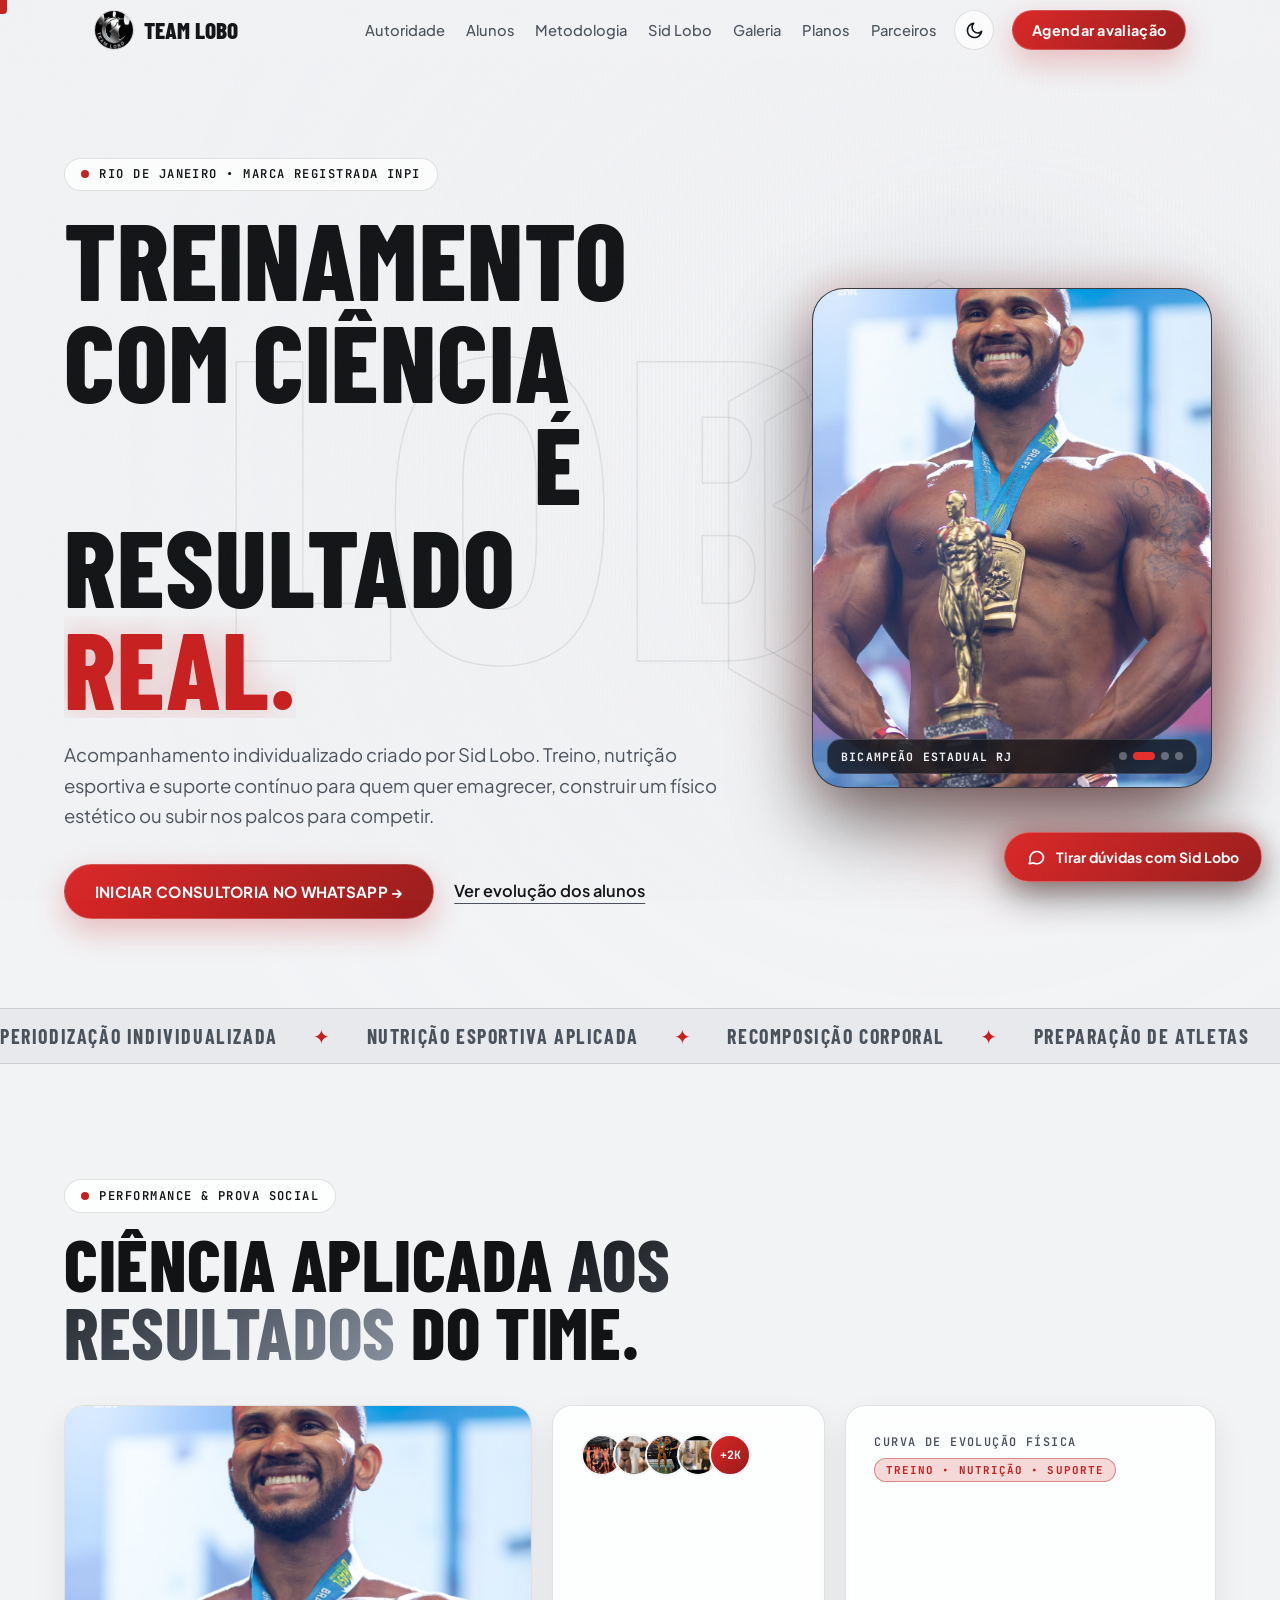
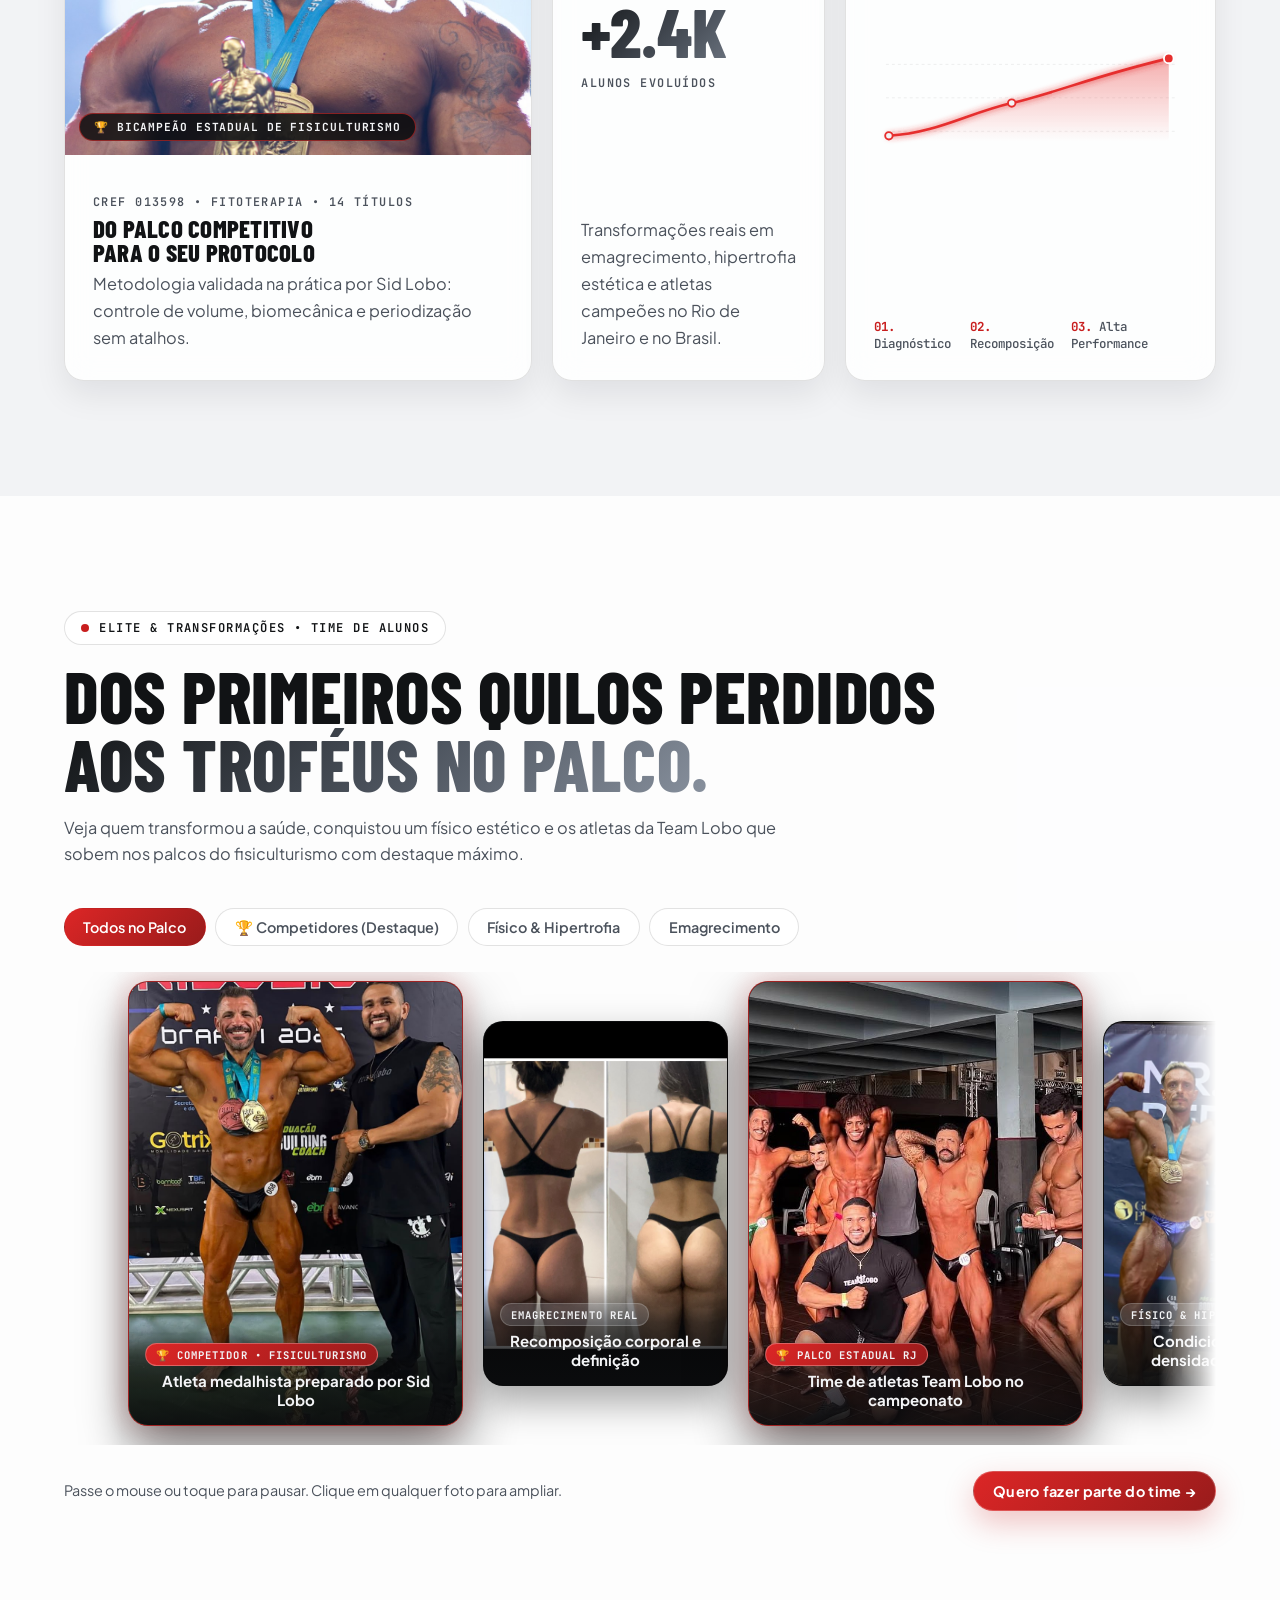
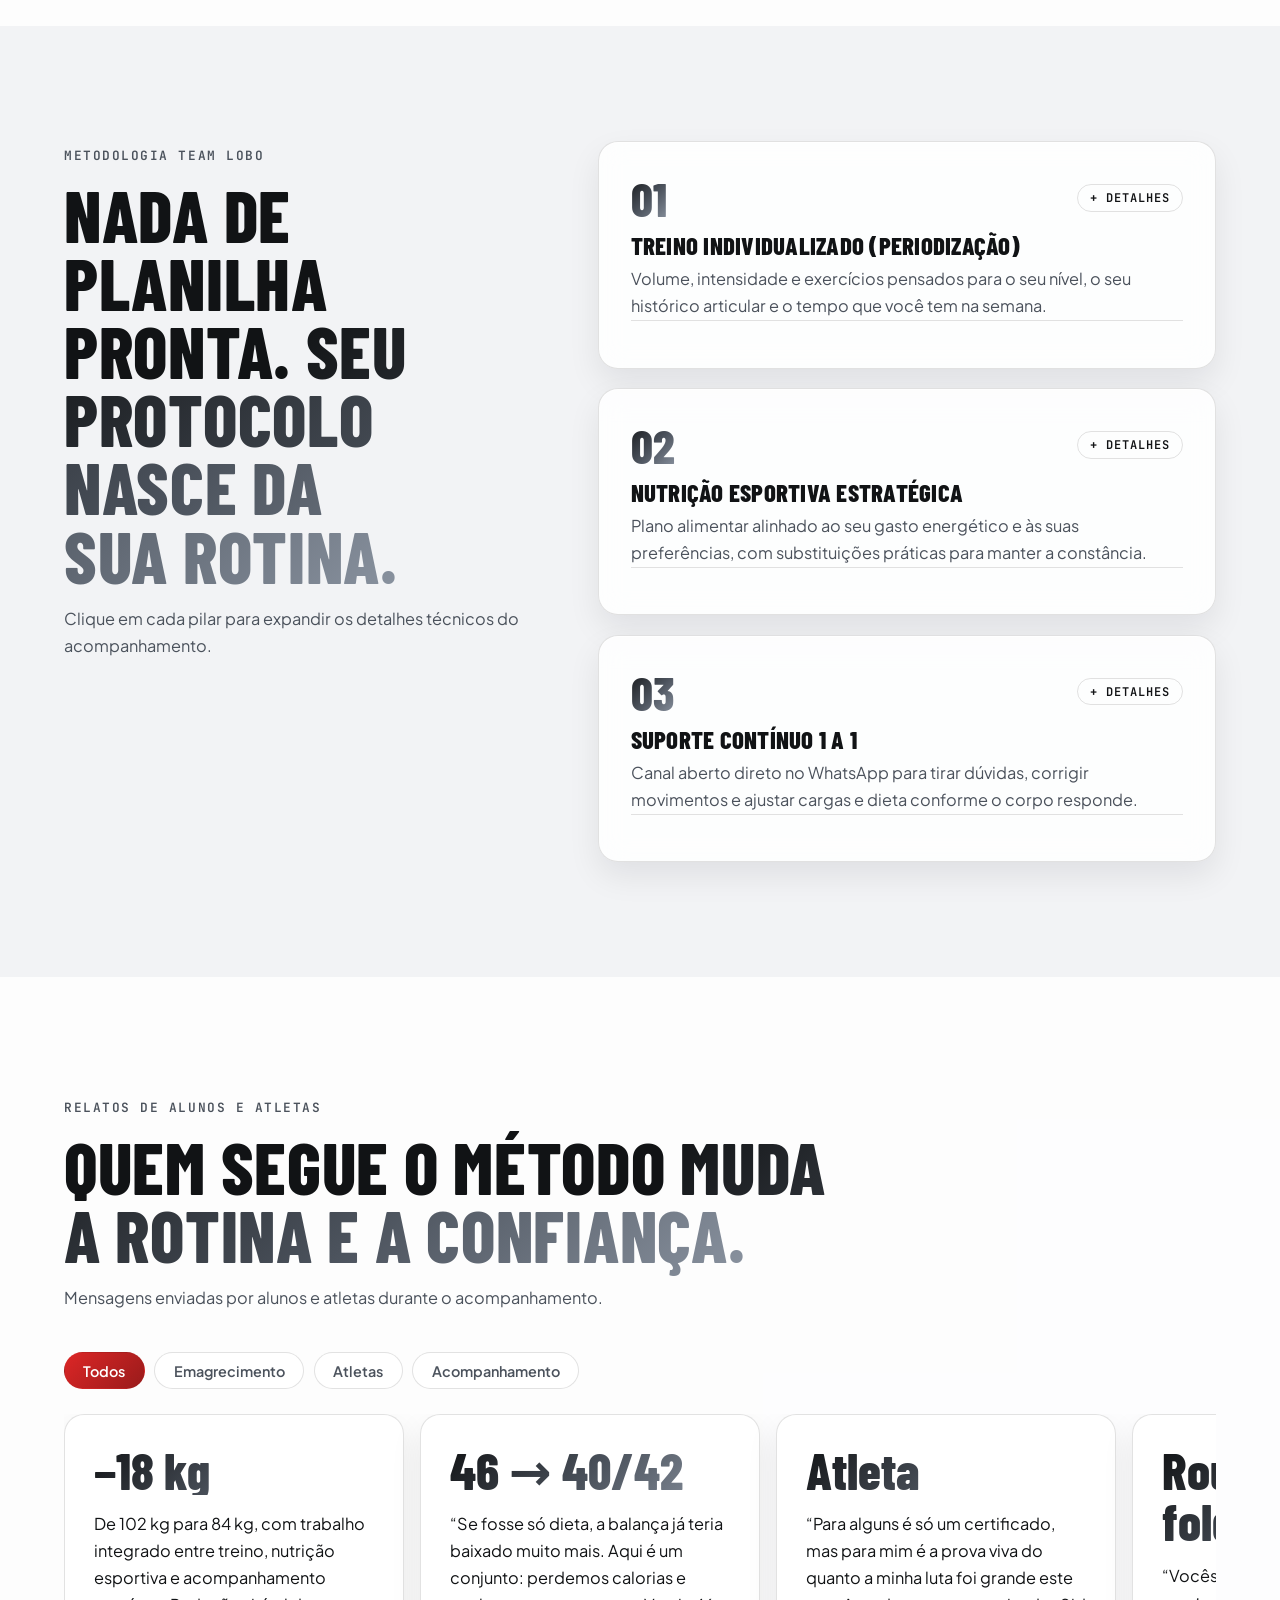
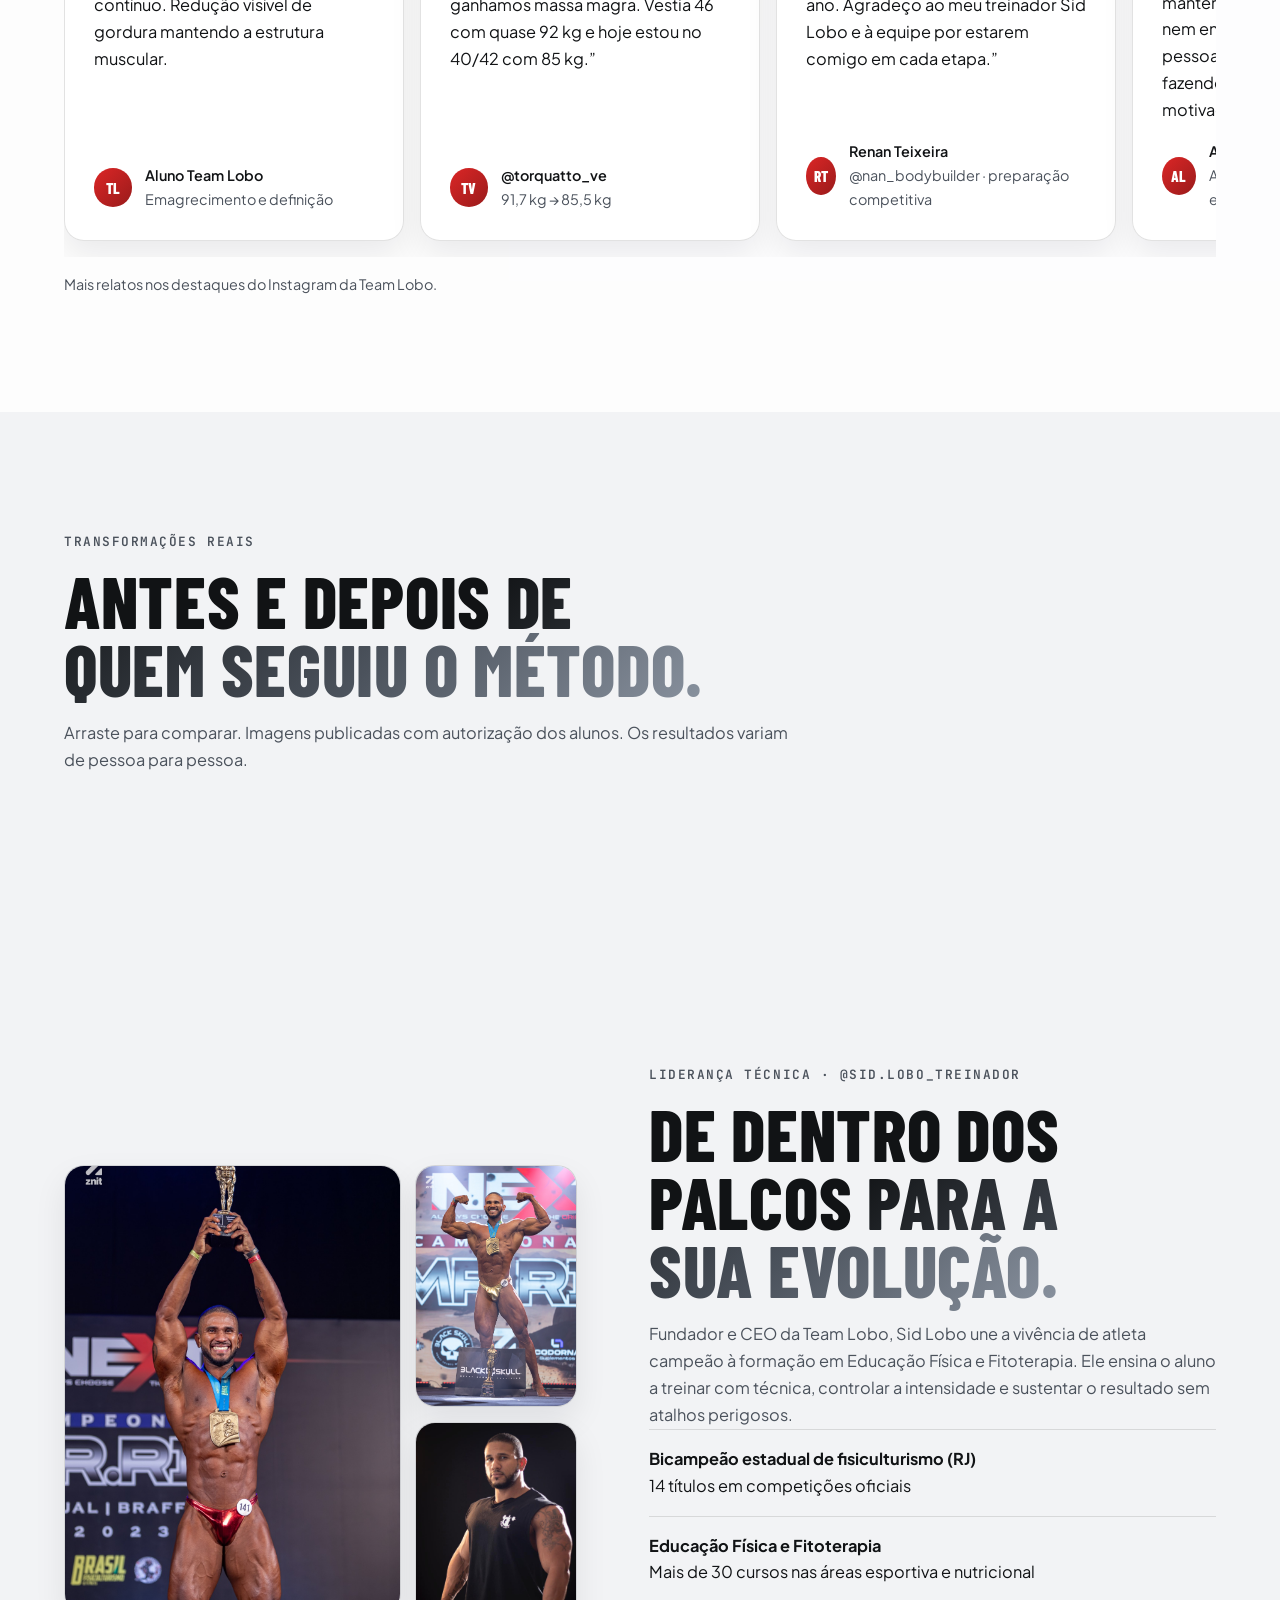
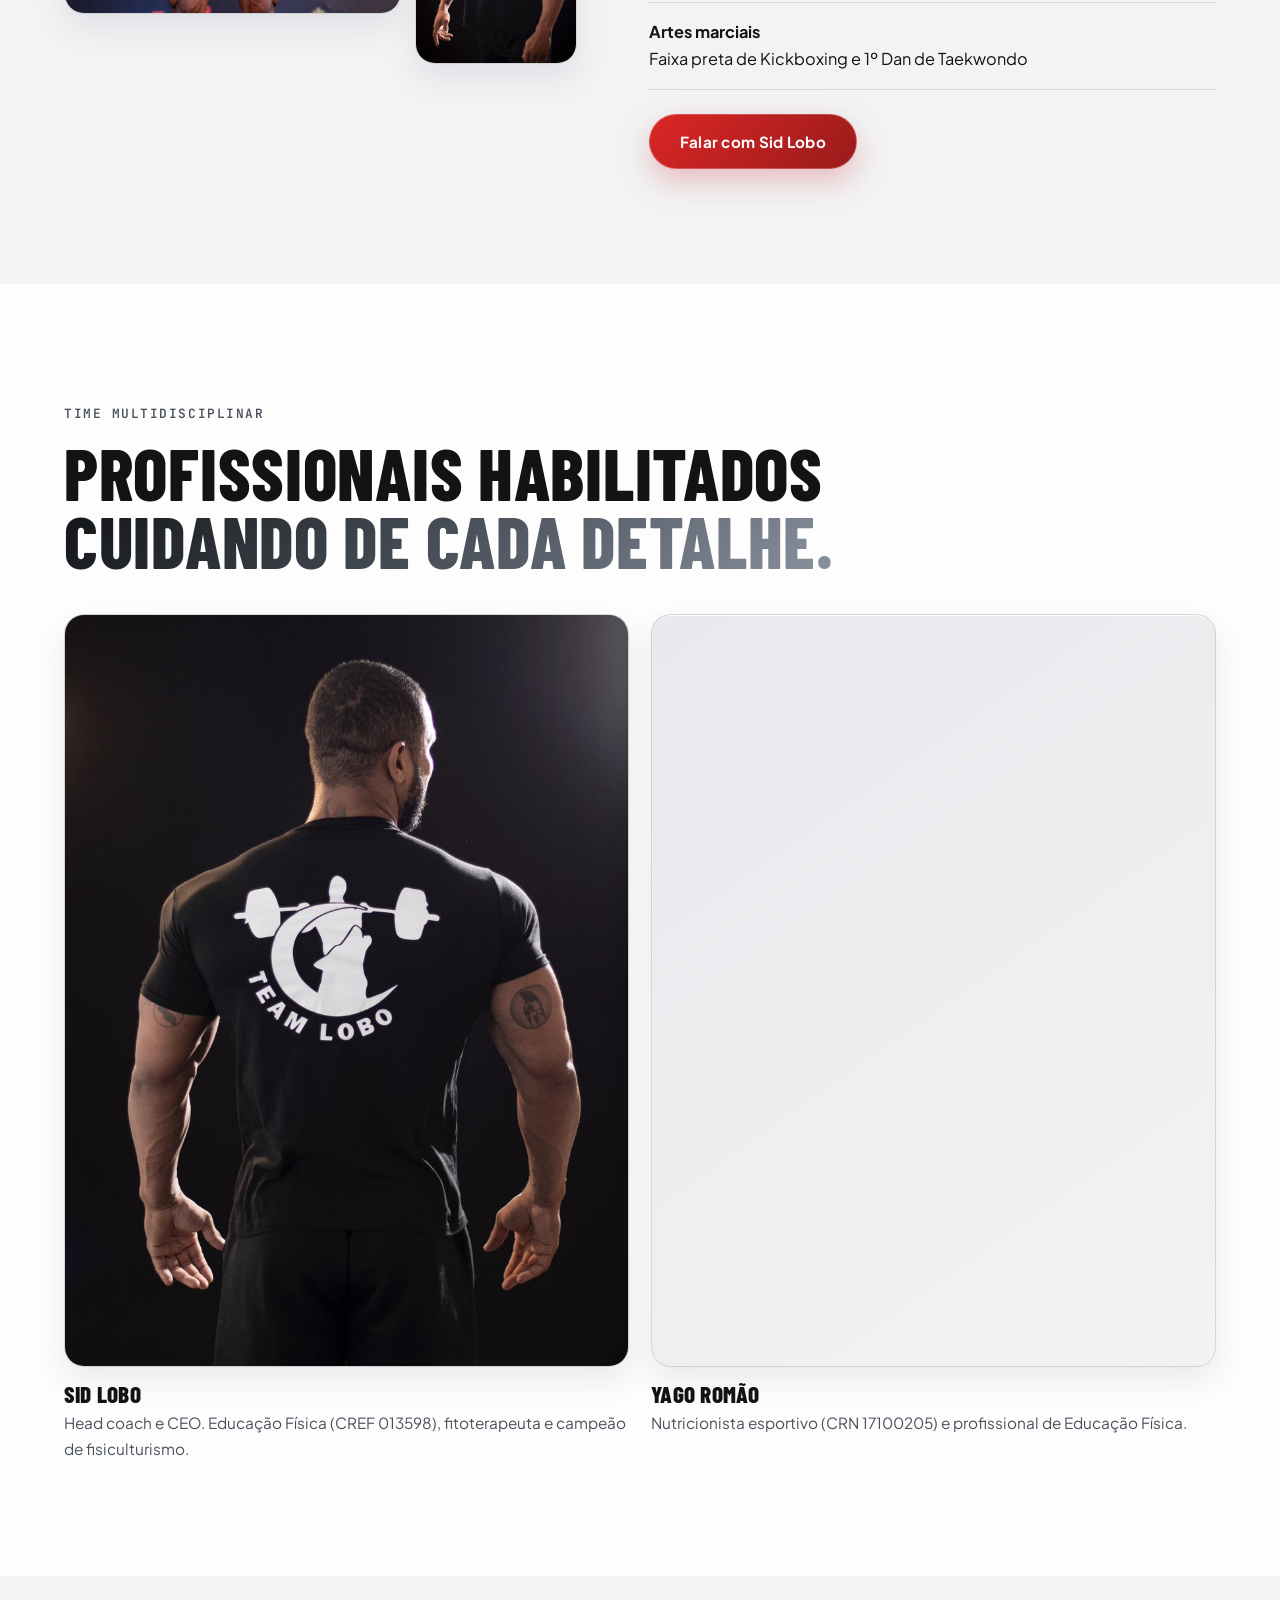
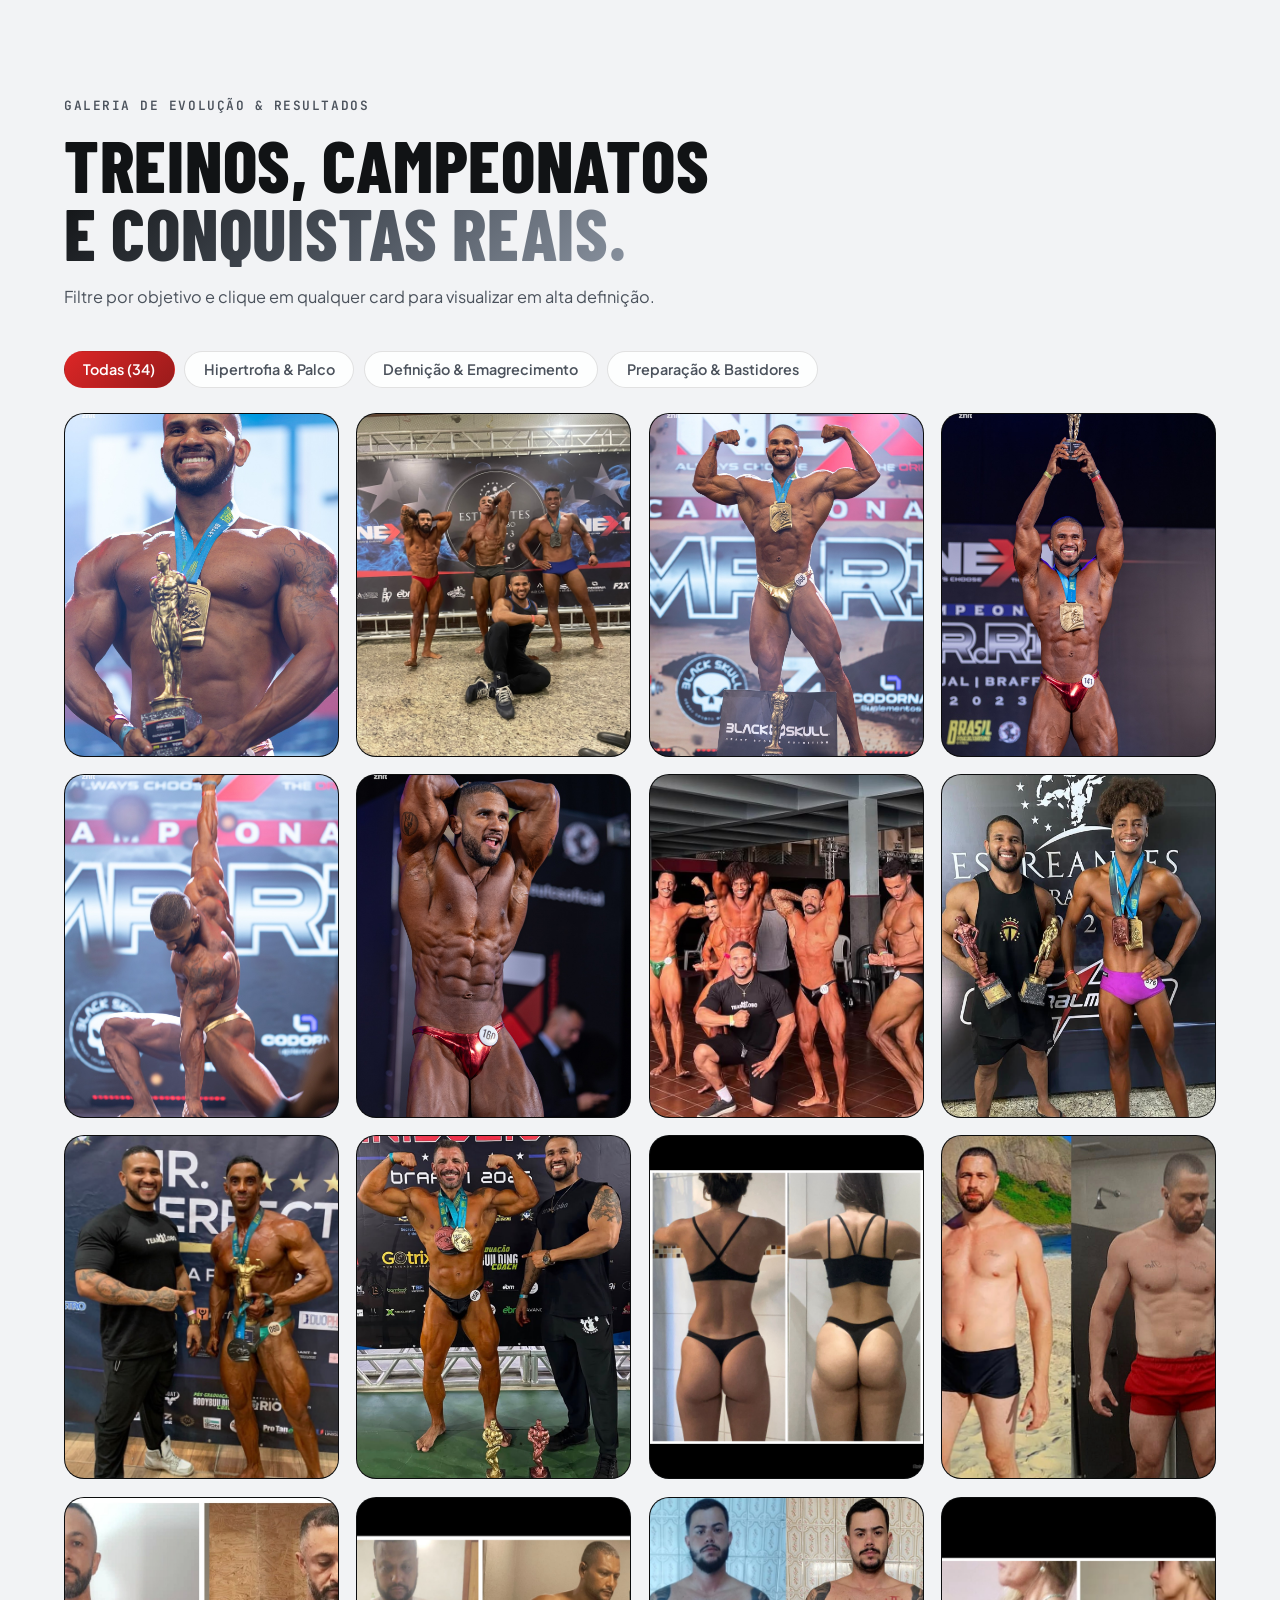
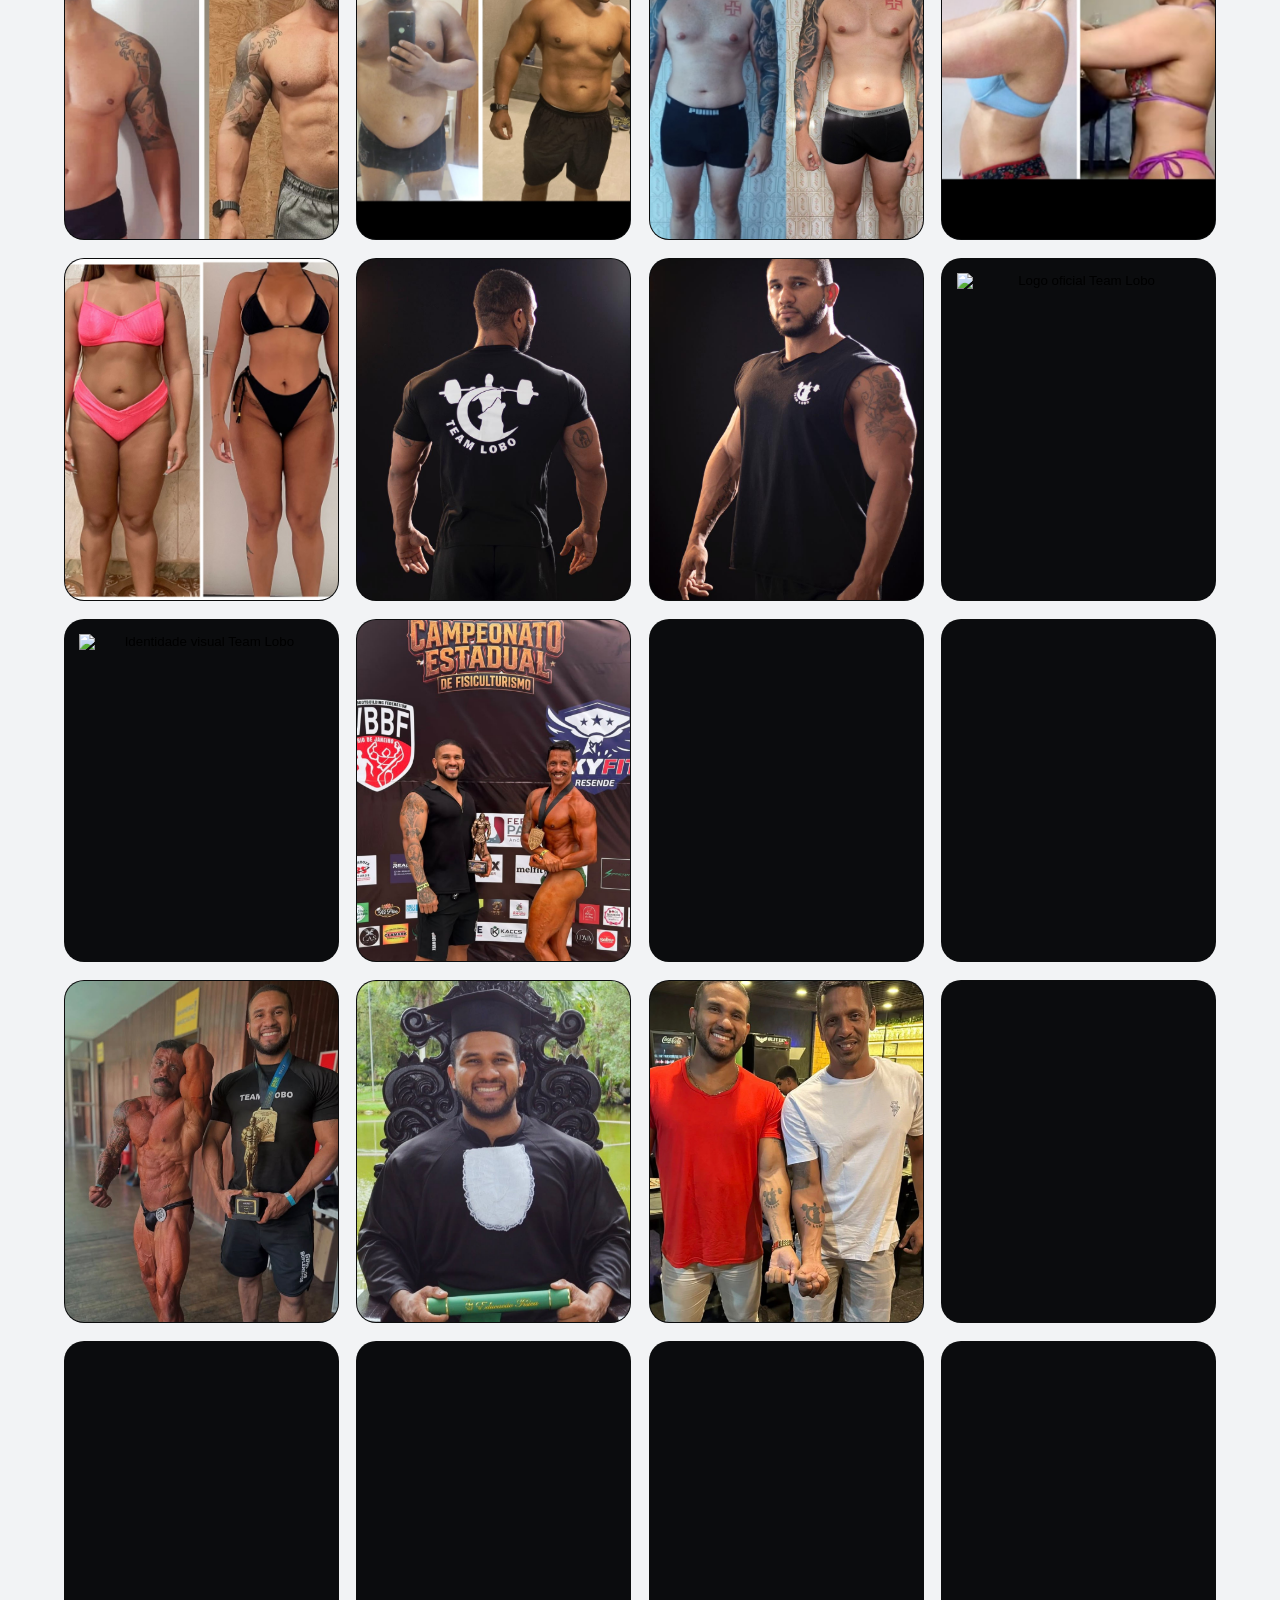
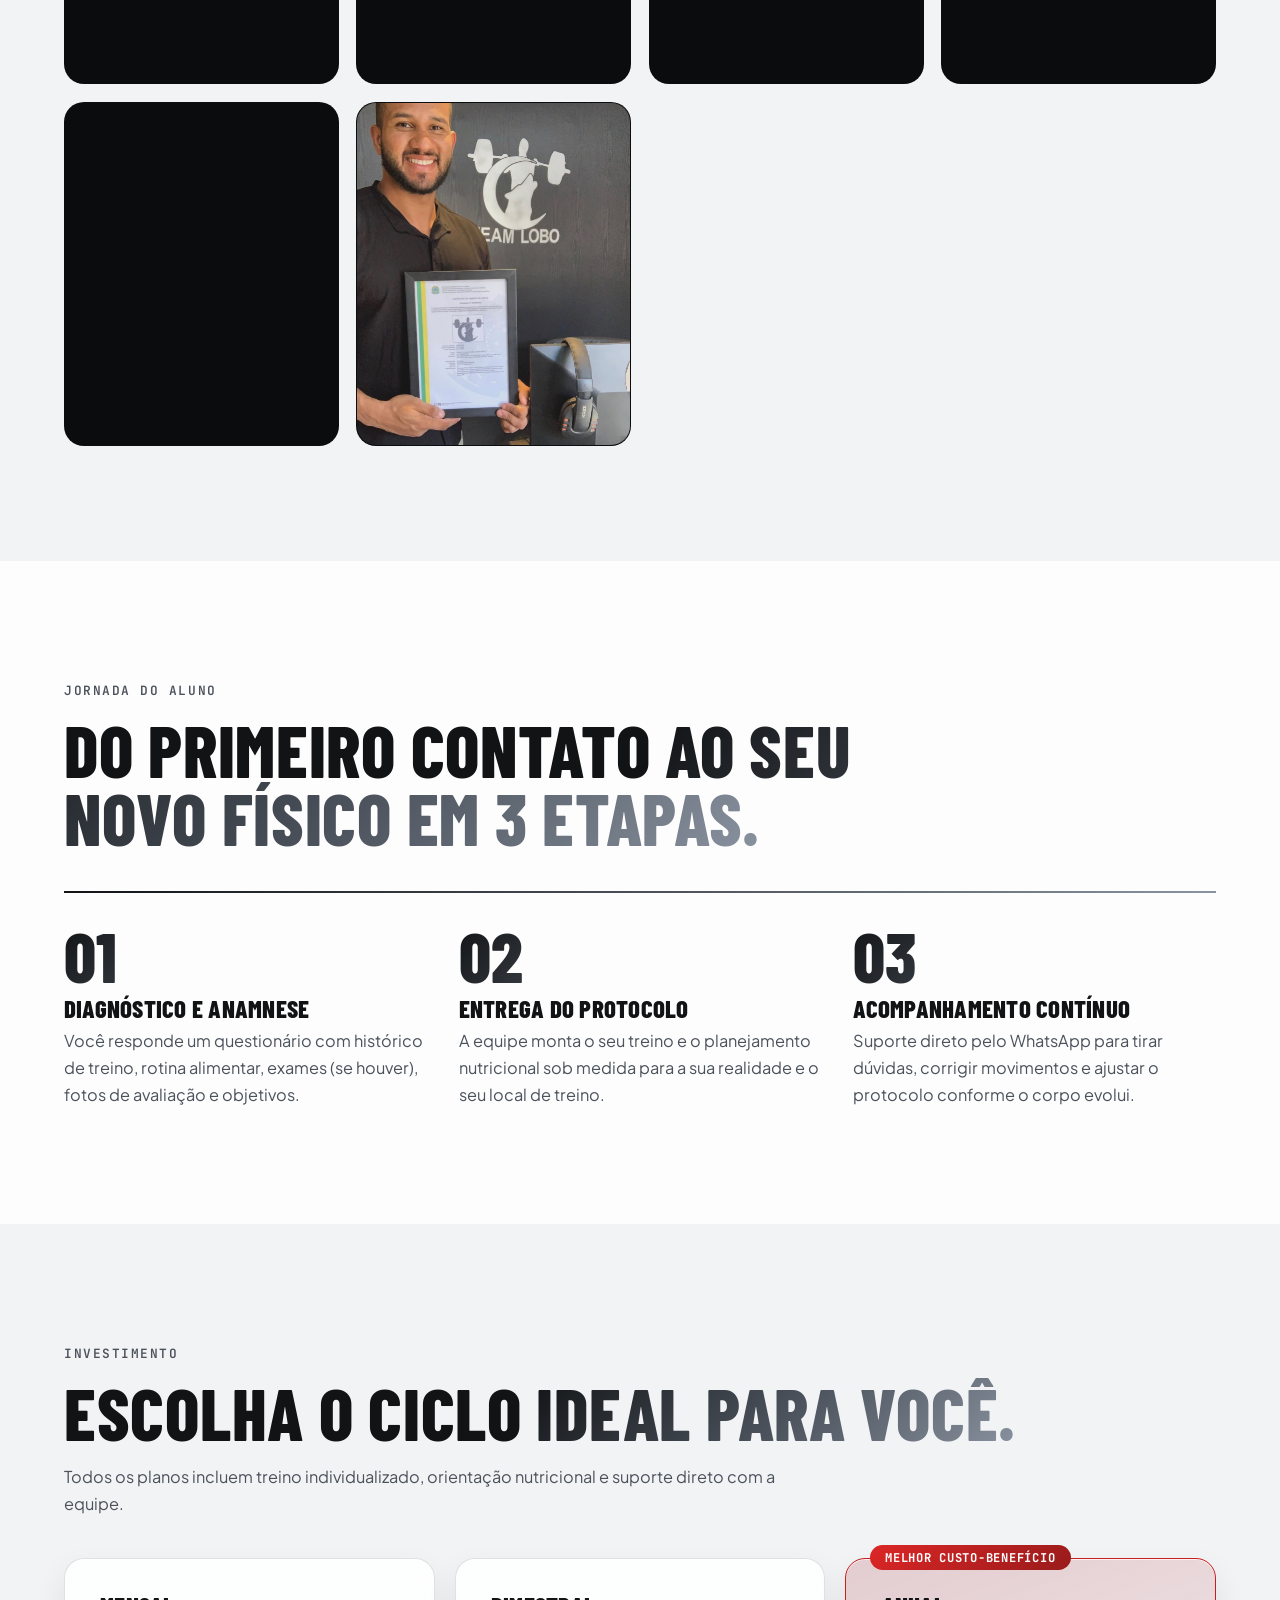
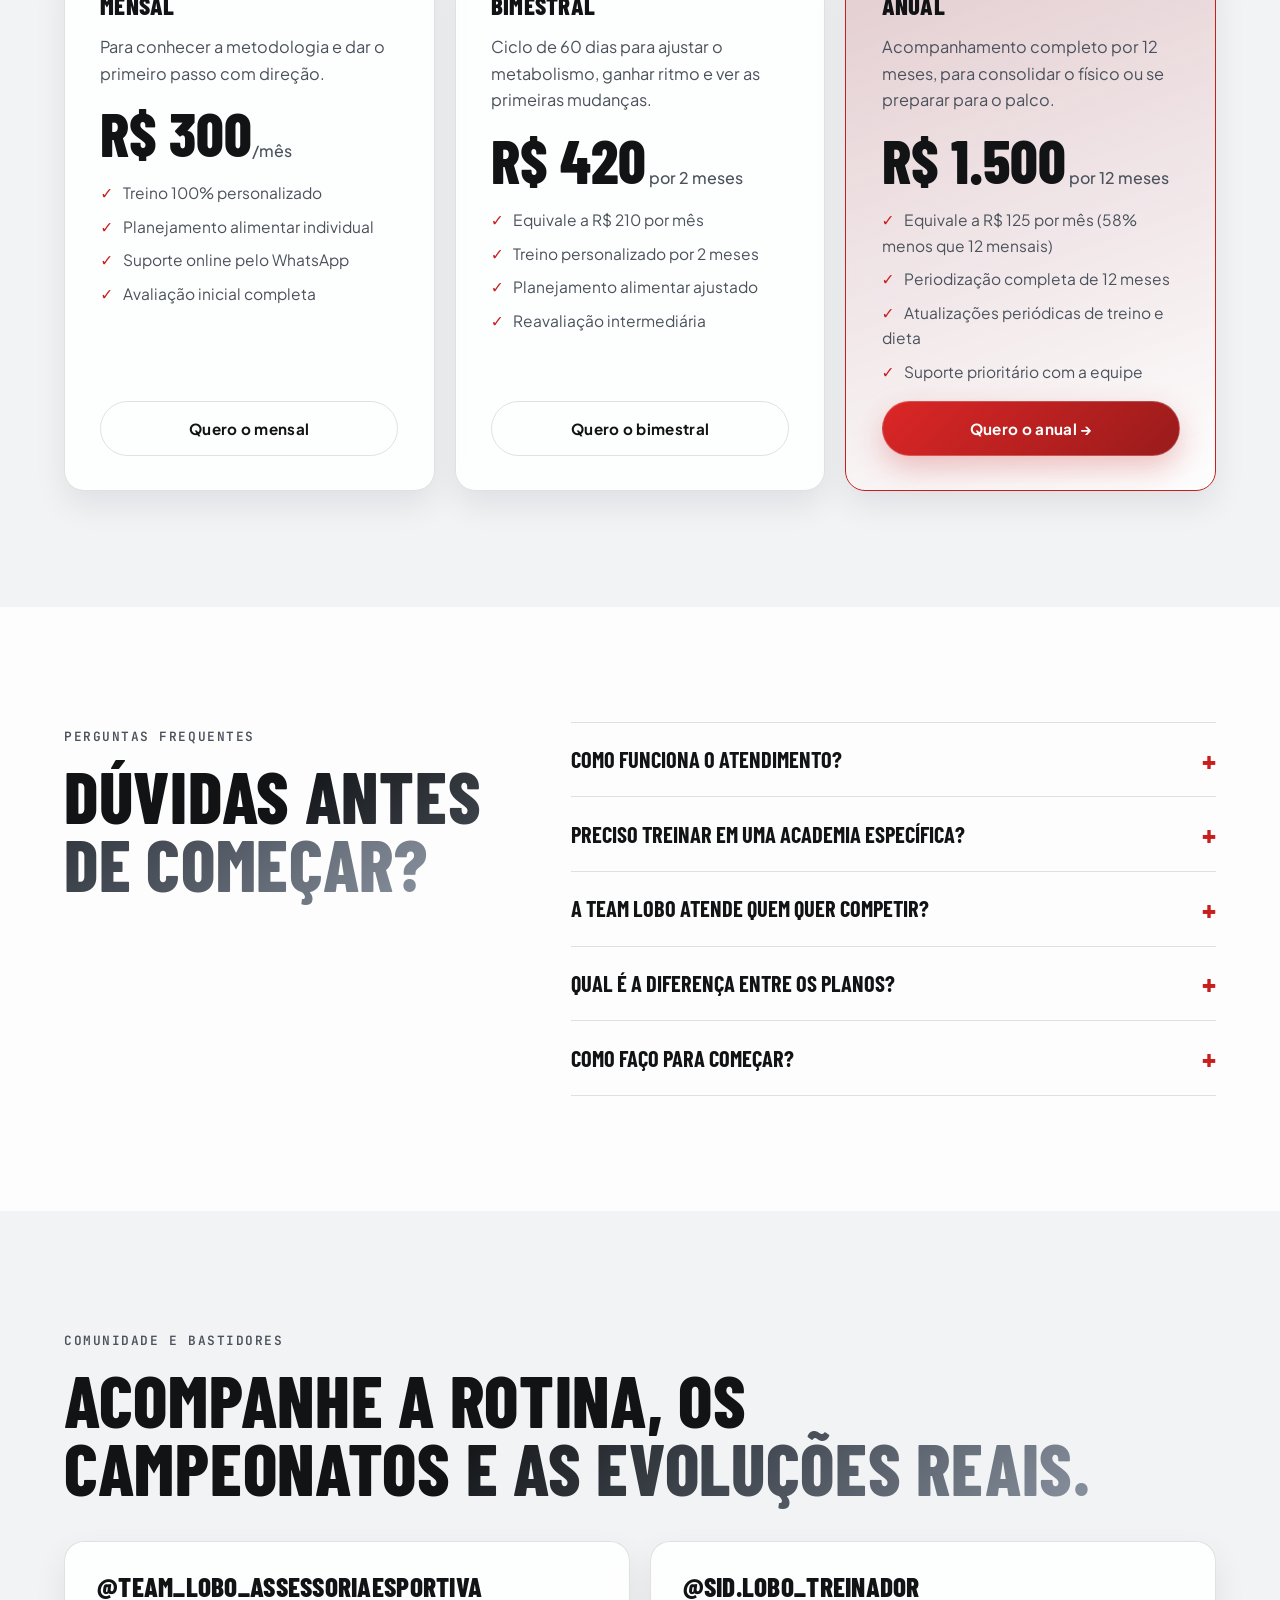
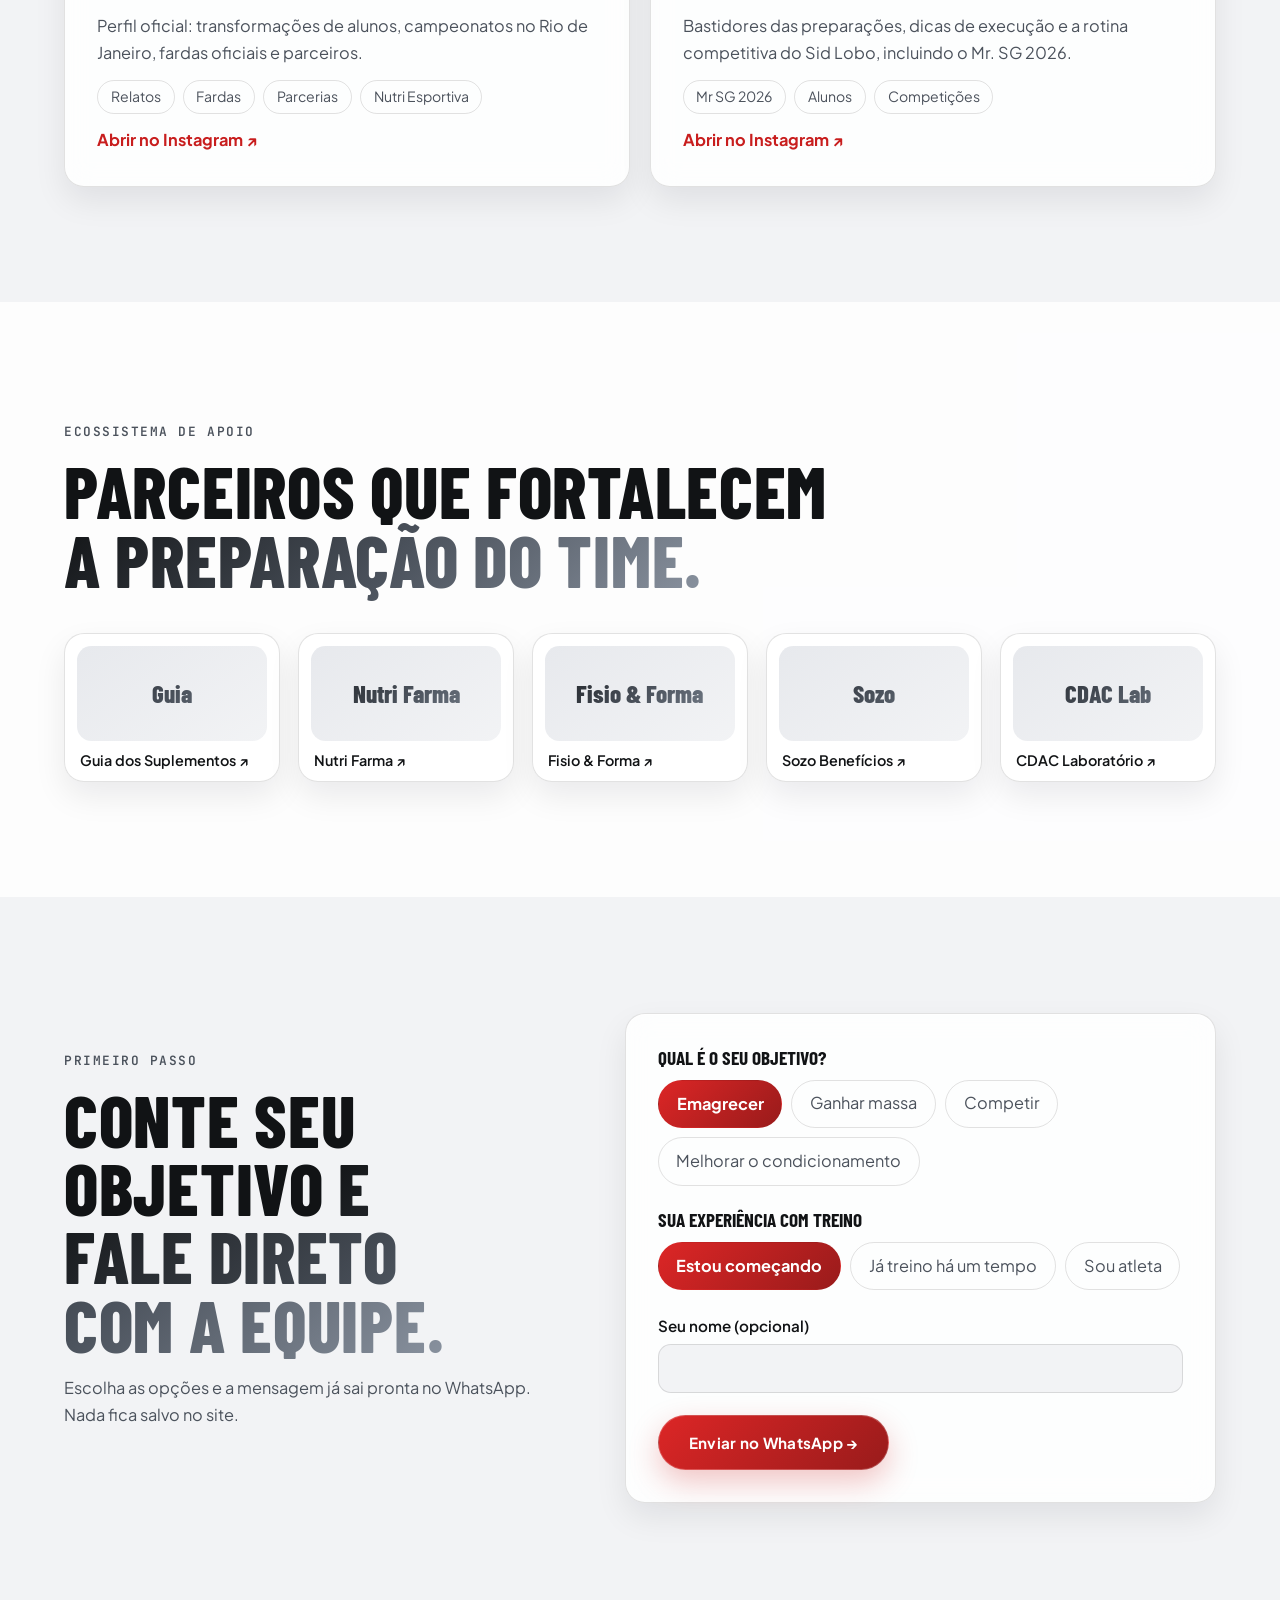
==== commit fb70f29d: "Replace video with image in hero sectionii" ====
--- a/index.html
+++ b/index.html
@@ -54,7 +54,7 @@
   <!-- HERO COM PARALLAX 3D, SPOTLIGHT VERMELHO/PRATA E STAGGERED REVEAL -->
   <section class="hero" id="topo">
     <div class="hero-bg" aria-hidden="true">
-      <img src="assets/img/IMG-20261125-WA0055.jpg" alt="" decoding="async">
+      <img src="assets/img/Anúncio.mp4" alt="" decoding="async">
     </div>
     <!-- Emblema Geométrico do Lobo em Camadas -->
     <svg class="wolf-emblem" viewBox="0 0 400 400" aria-hidden="true">
@@ -87,7 +87,7 @@
       <div class="plate" id="hero-plate">
         <div class="hero-spotlight" aria-hidden="true"></div>
         <div class="logo" id="hero-stage">
-          <img id="hero-slide-img" src="assets/img/anúncio.Mp4" alt="Sid Lobo — Bicampeão Estadual e Head Coach Team Lobo" width="800" height="1000" fetchpriority="high">
+          <img id="hero-slide-img" src="assets/img/IMG-20261125-WA0055.jpg" alt="Sid Lobo — Bicampeão Estadual e Head Coach Team Lobo" width="800" height="1000" fetchpriority="high">
           <div class="hero-hud">
             <span class="hud-pill" id="hero-hud-tag">HEAD COACH • SID LOBO</span>
             <div class="hud-dots" id="hero-hud-dots" aria-label="Alternar foto do treinador"></div>
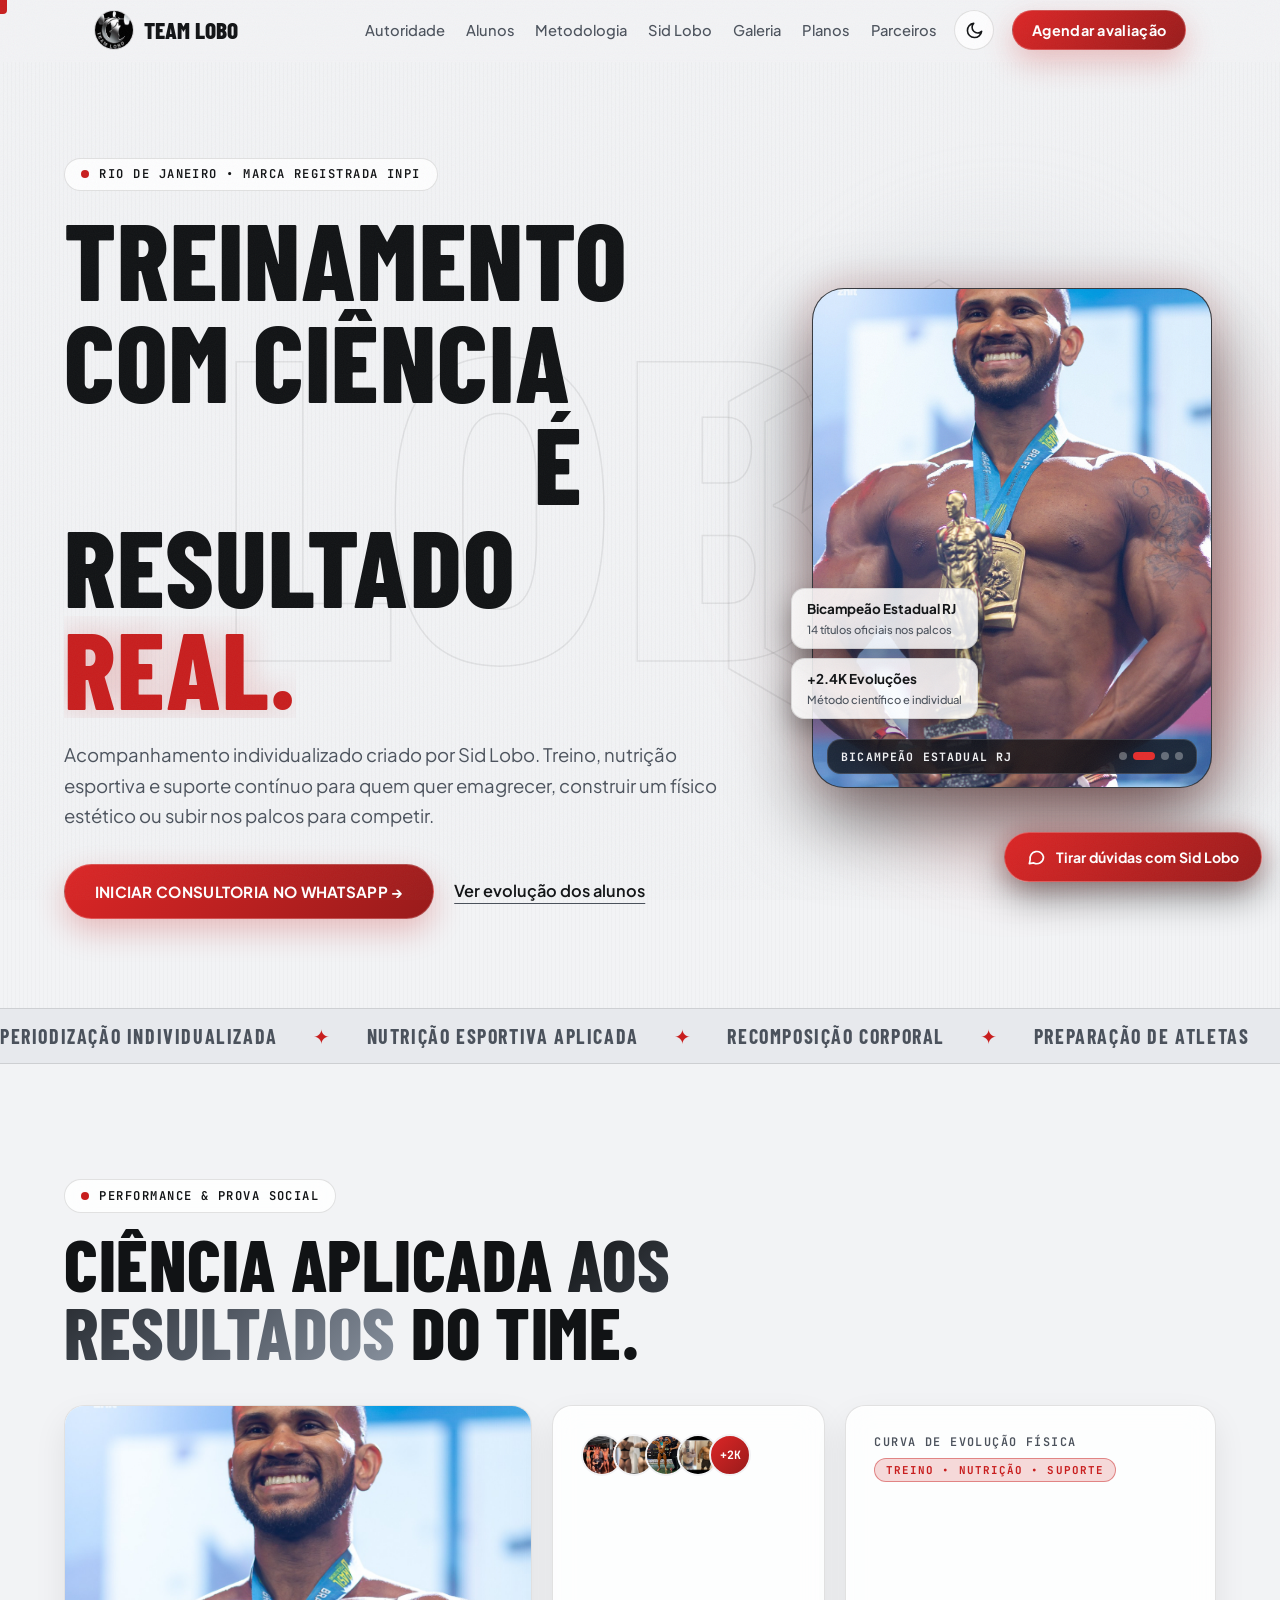
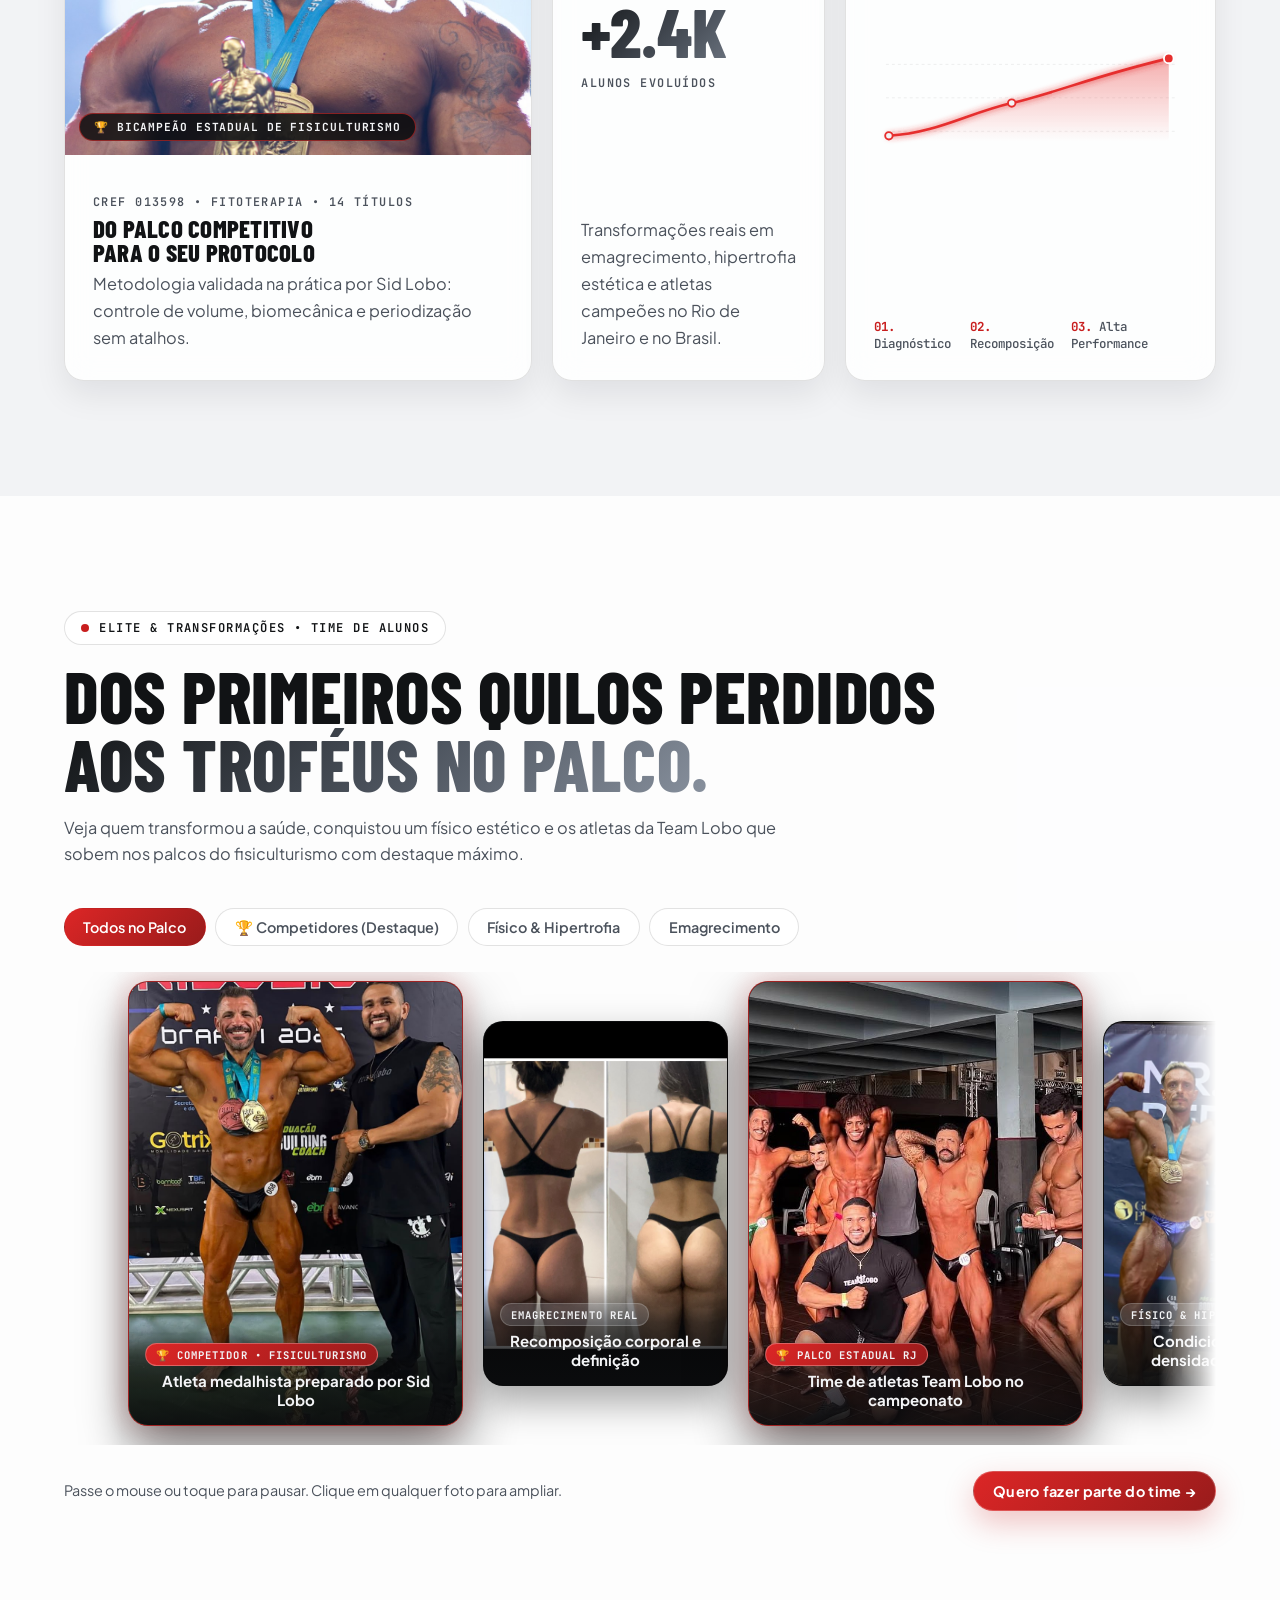
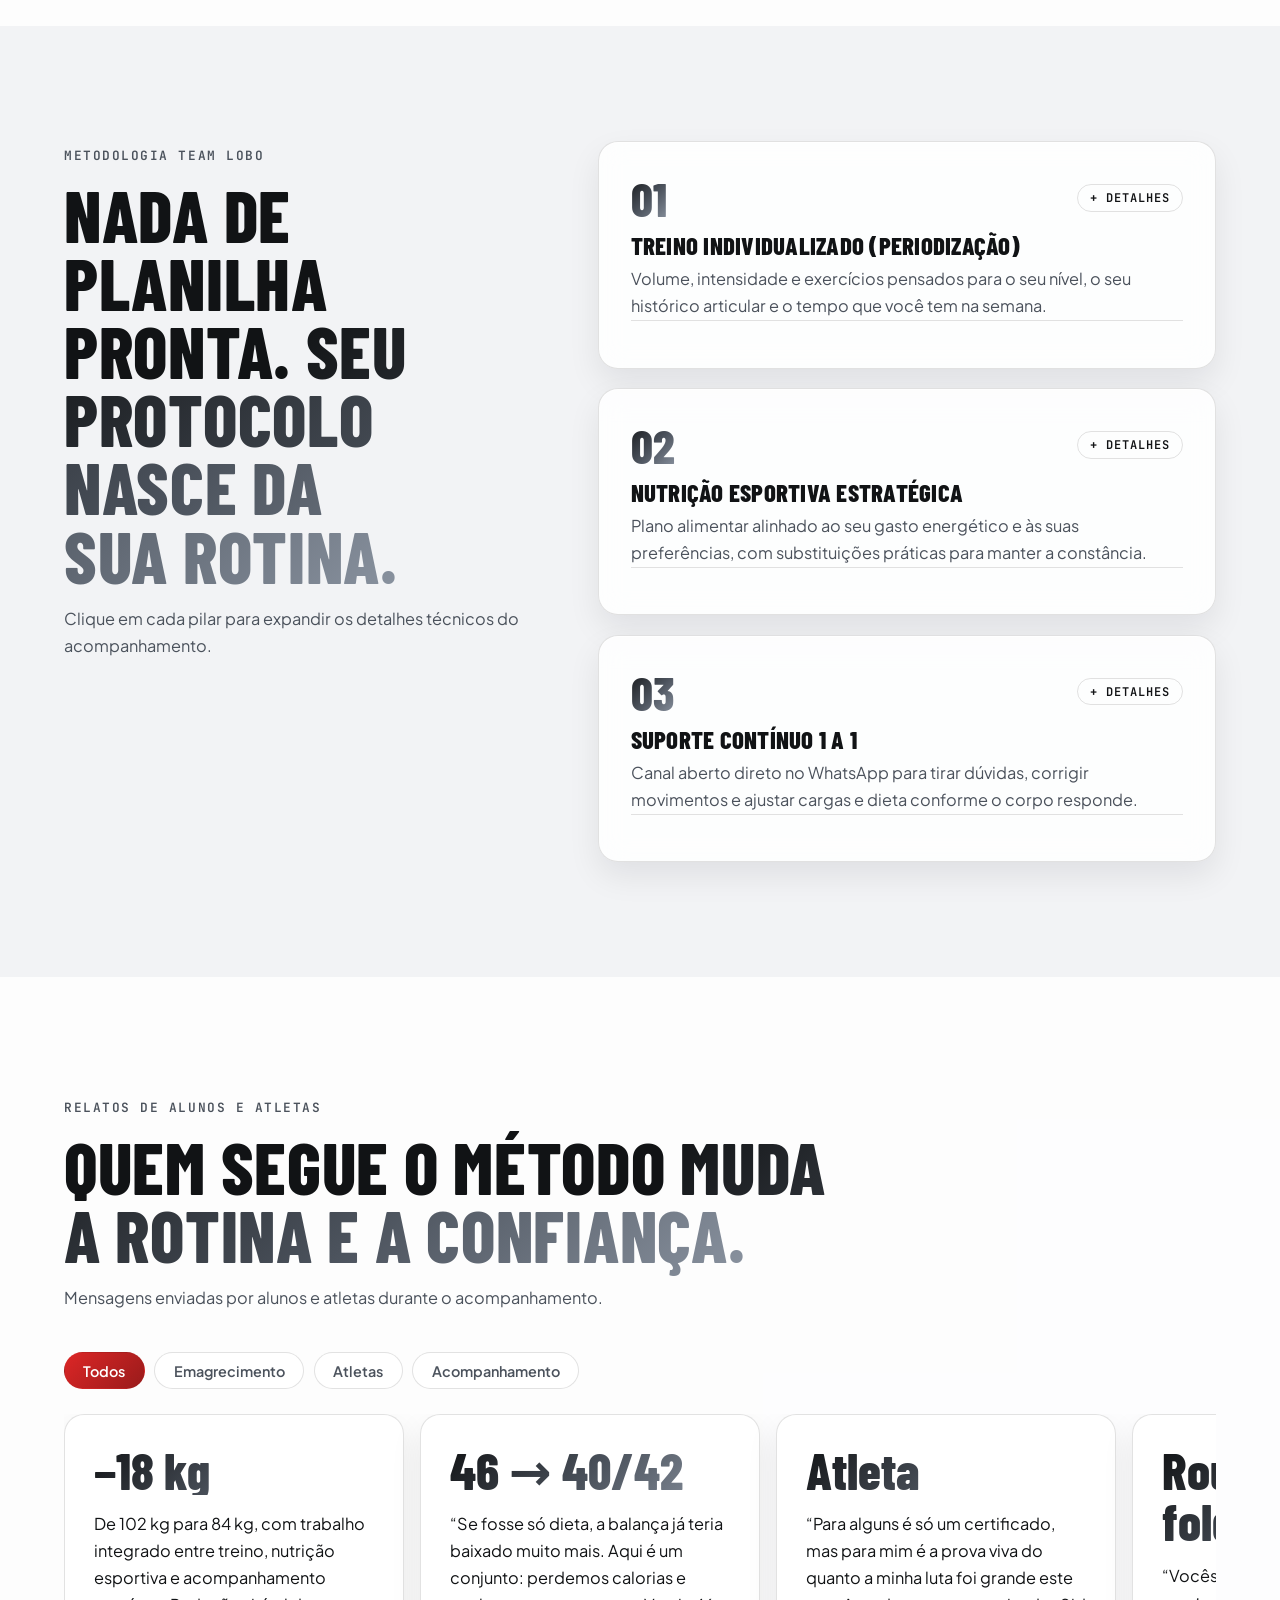
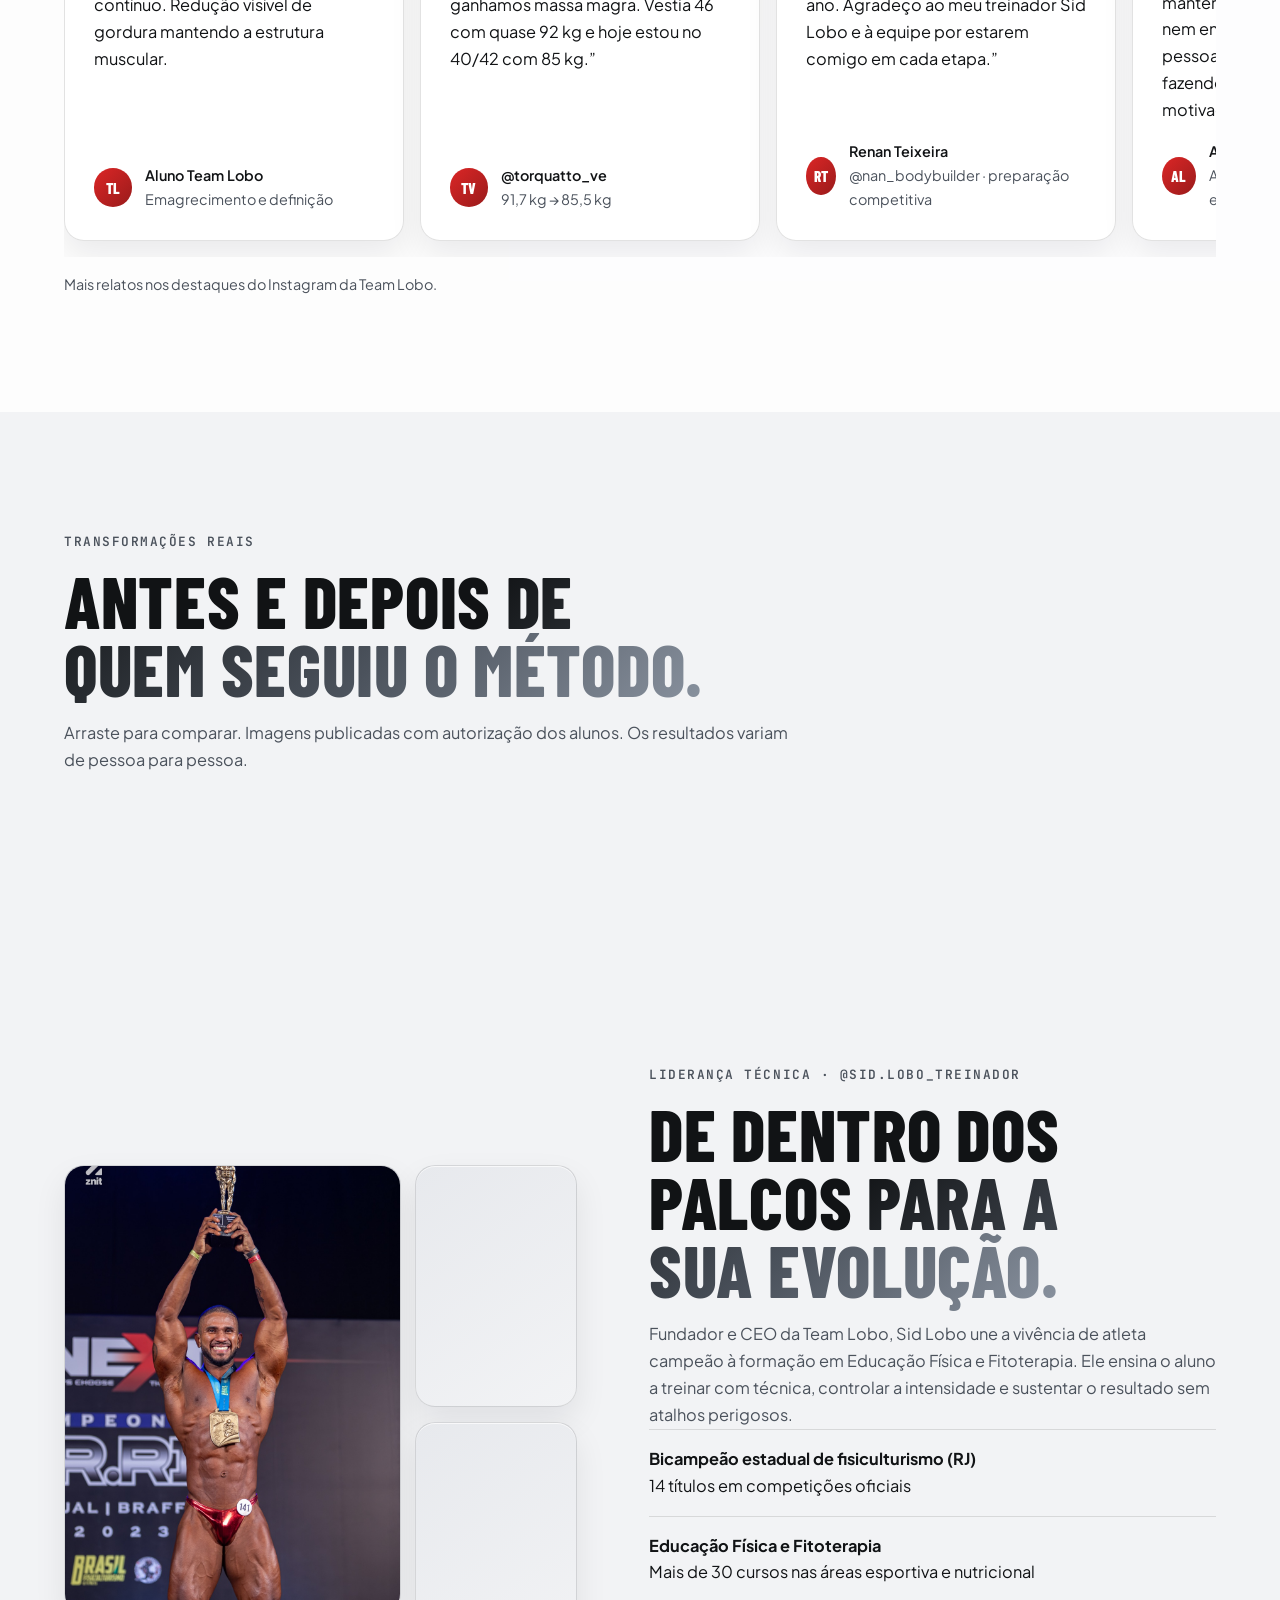
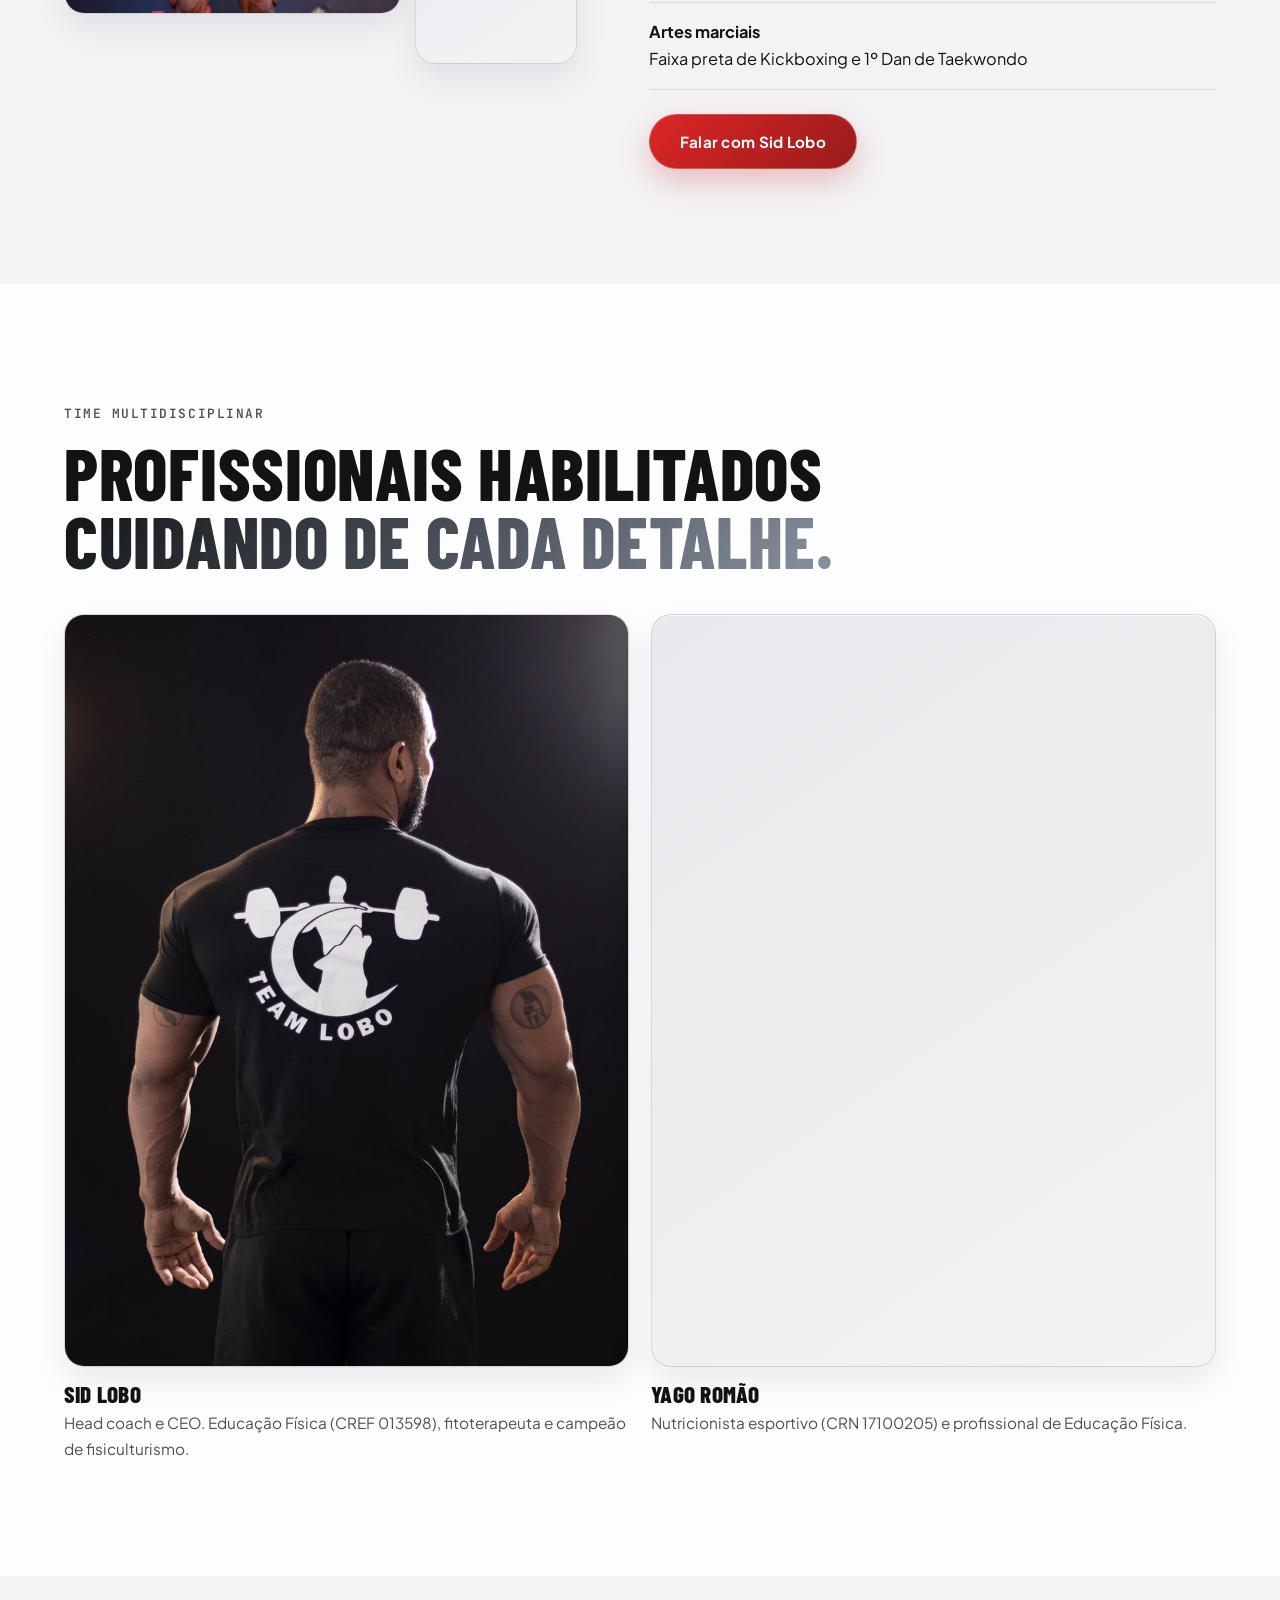
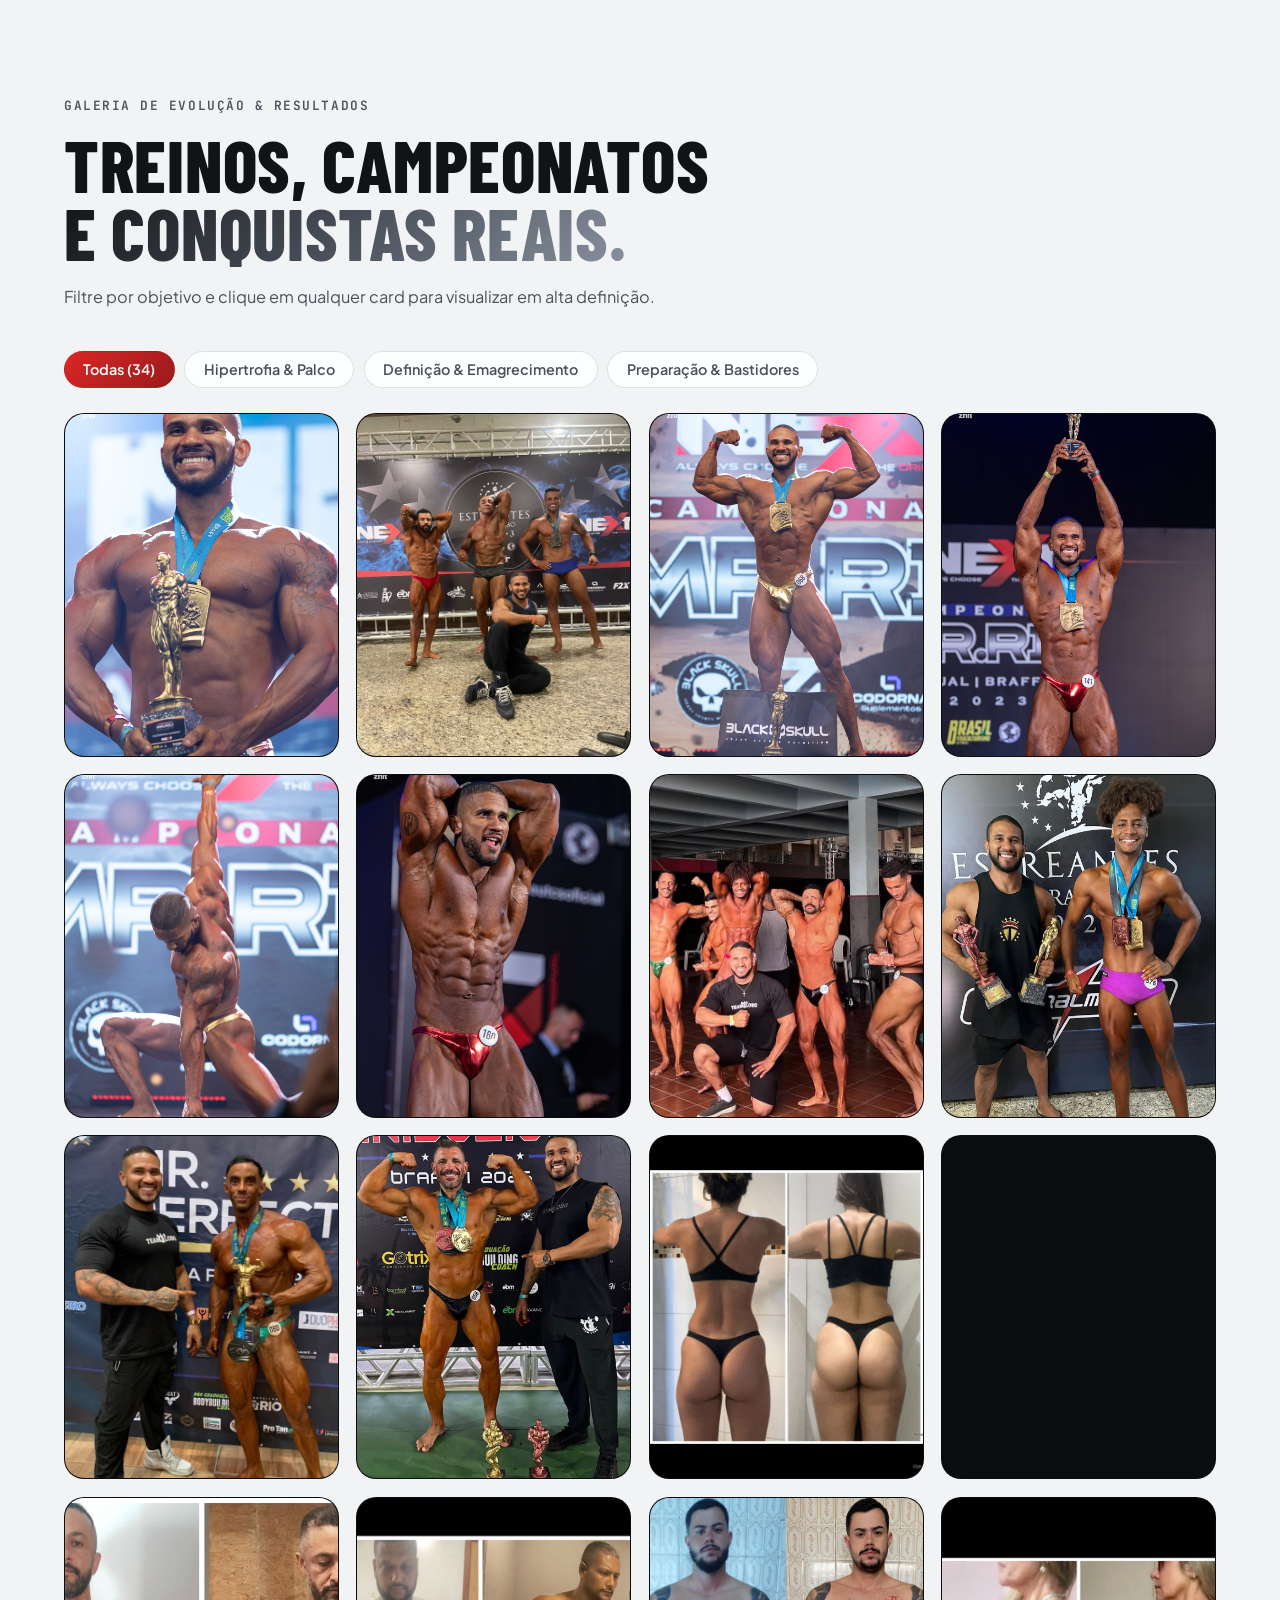
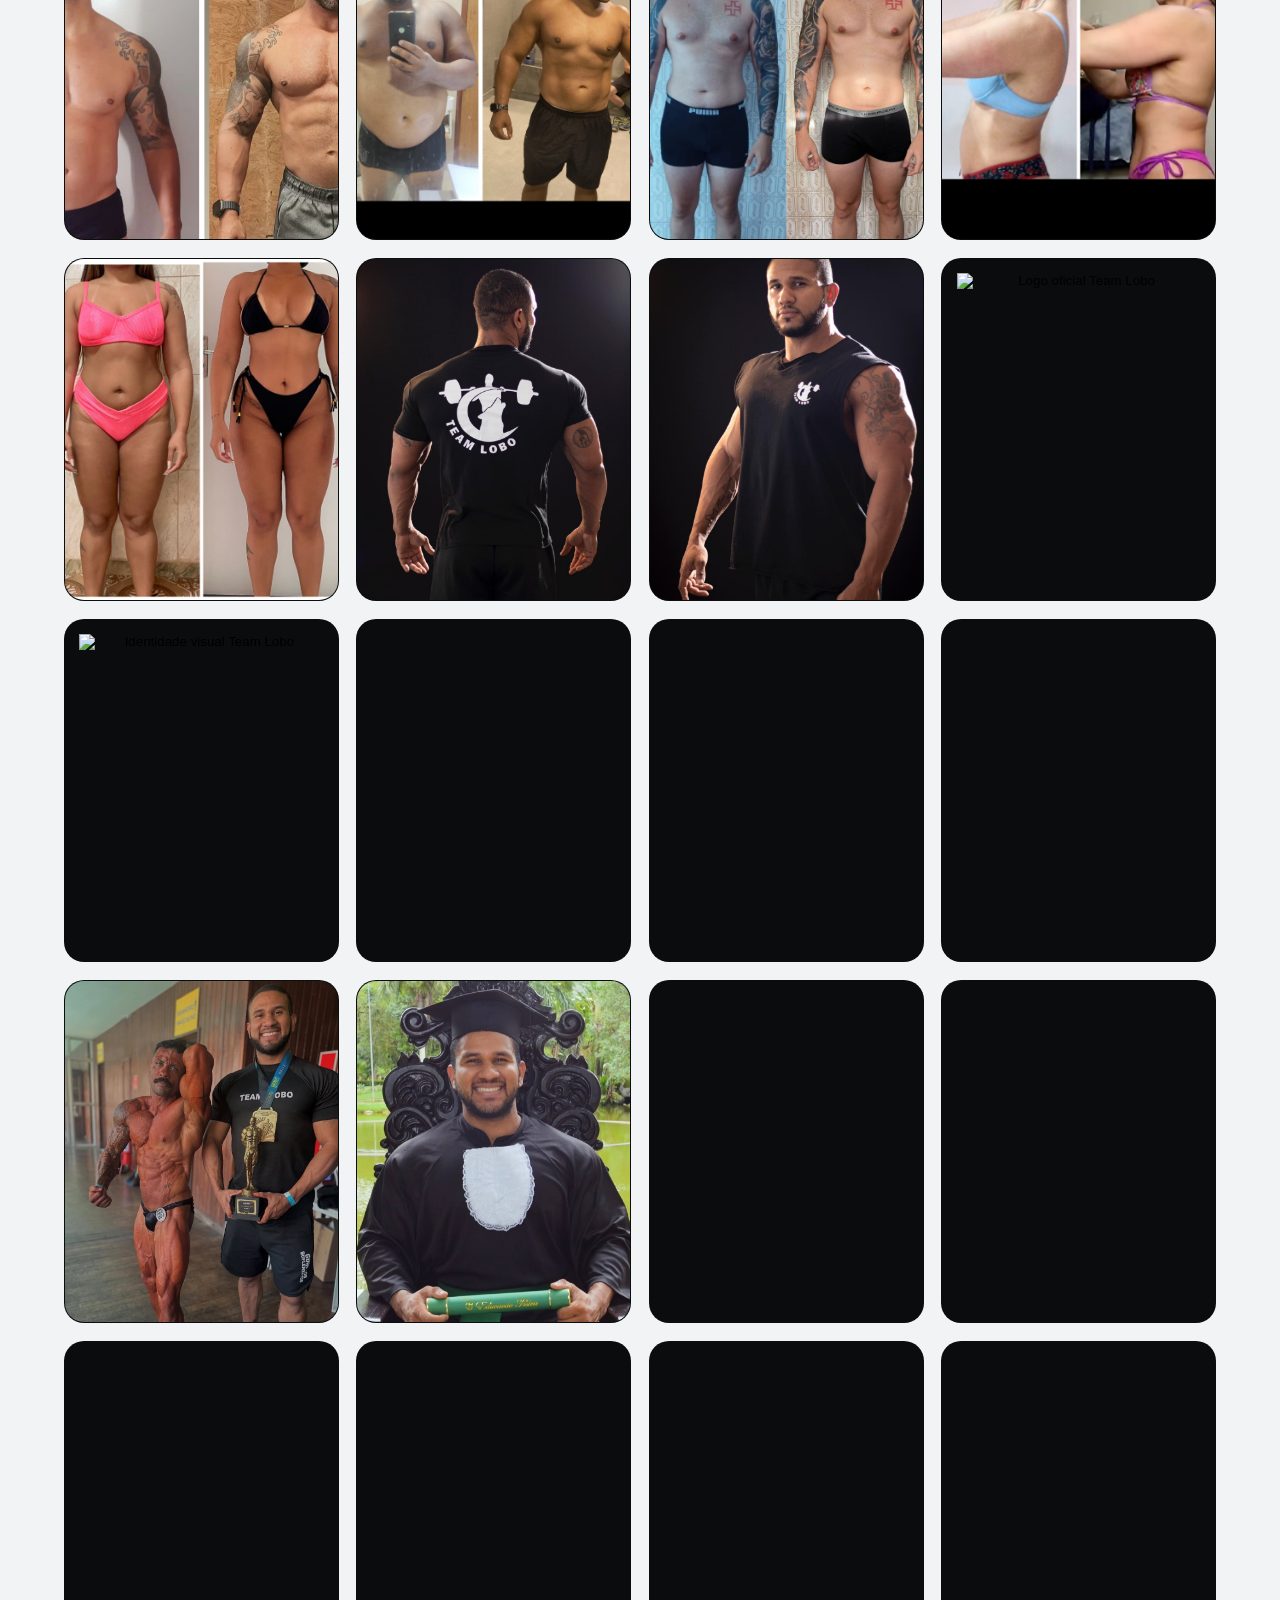
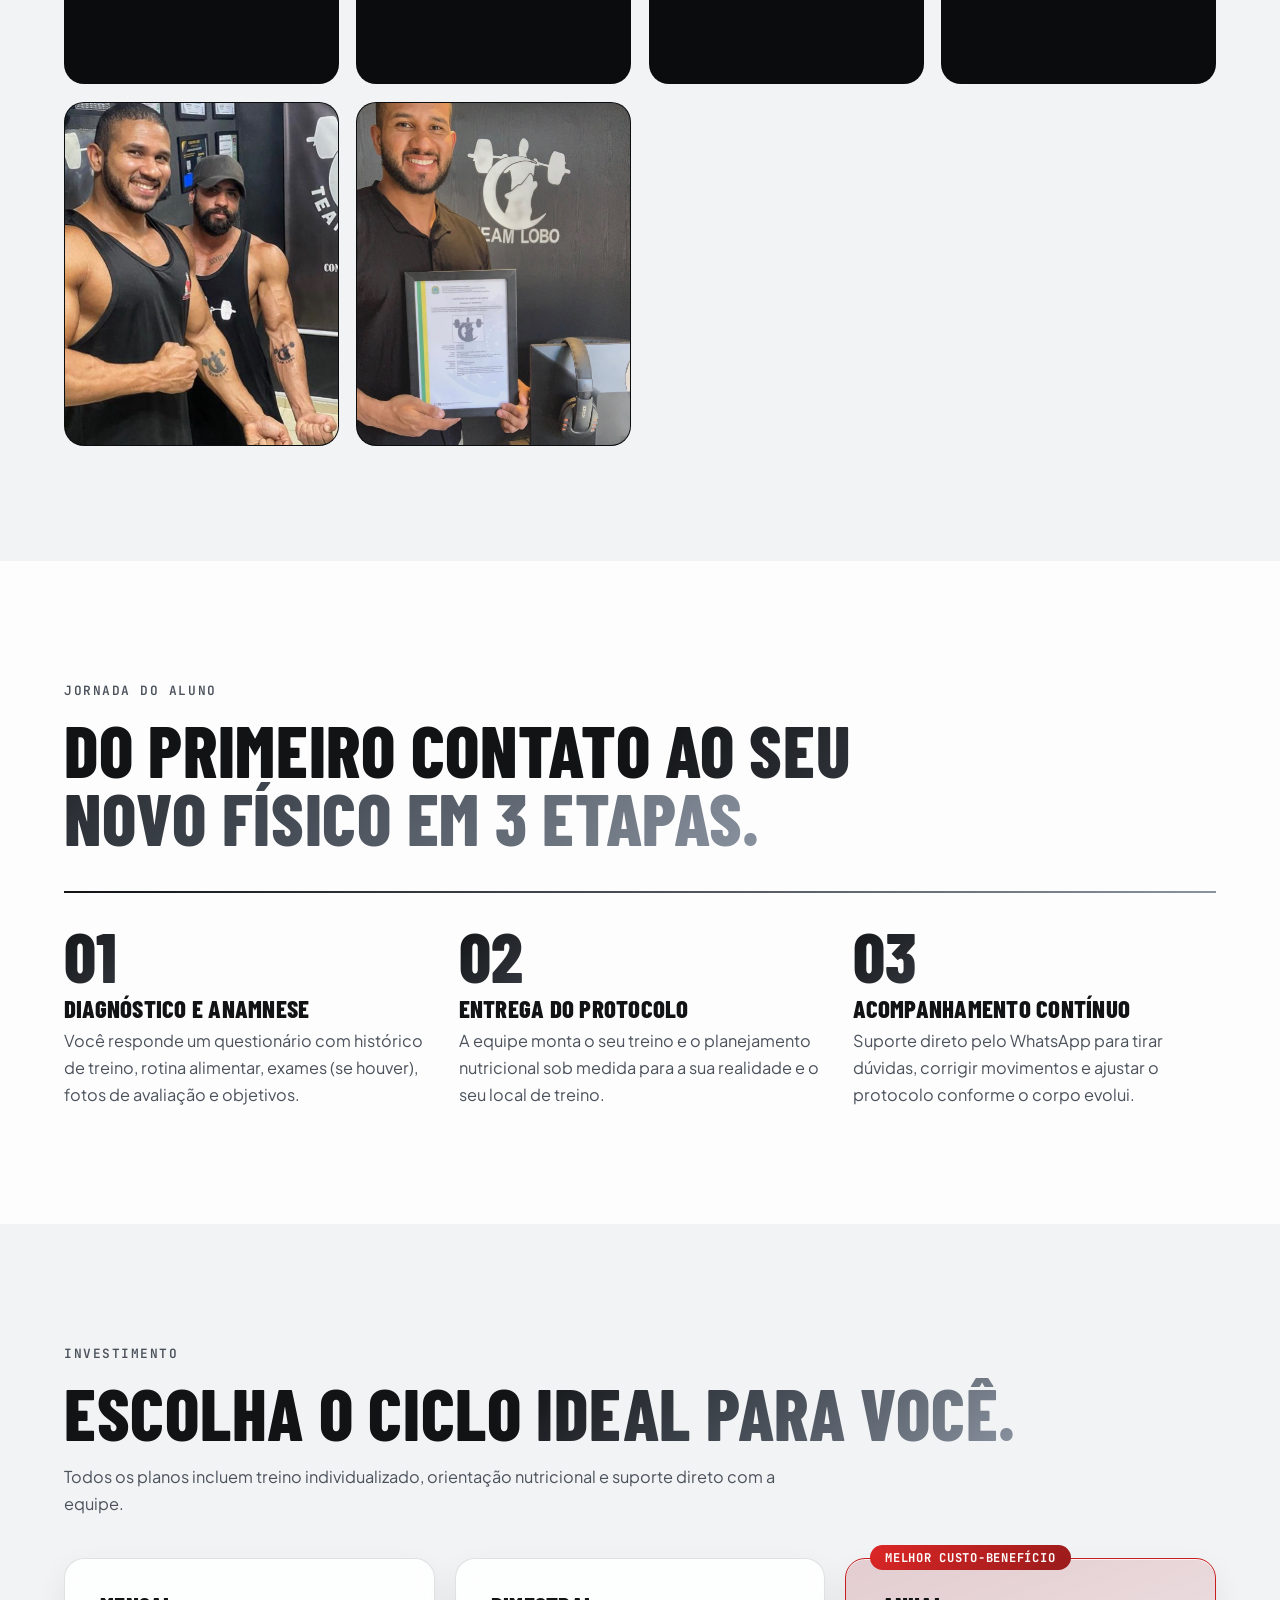
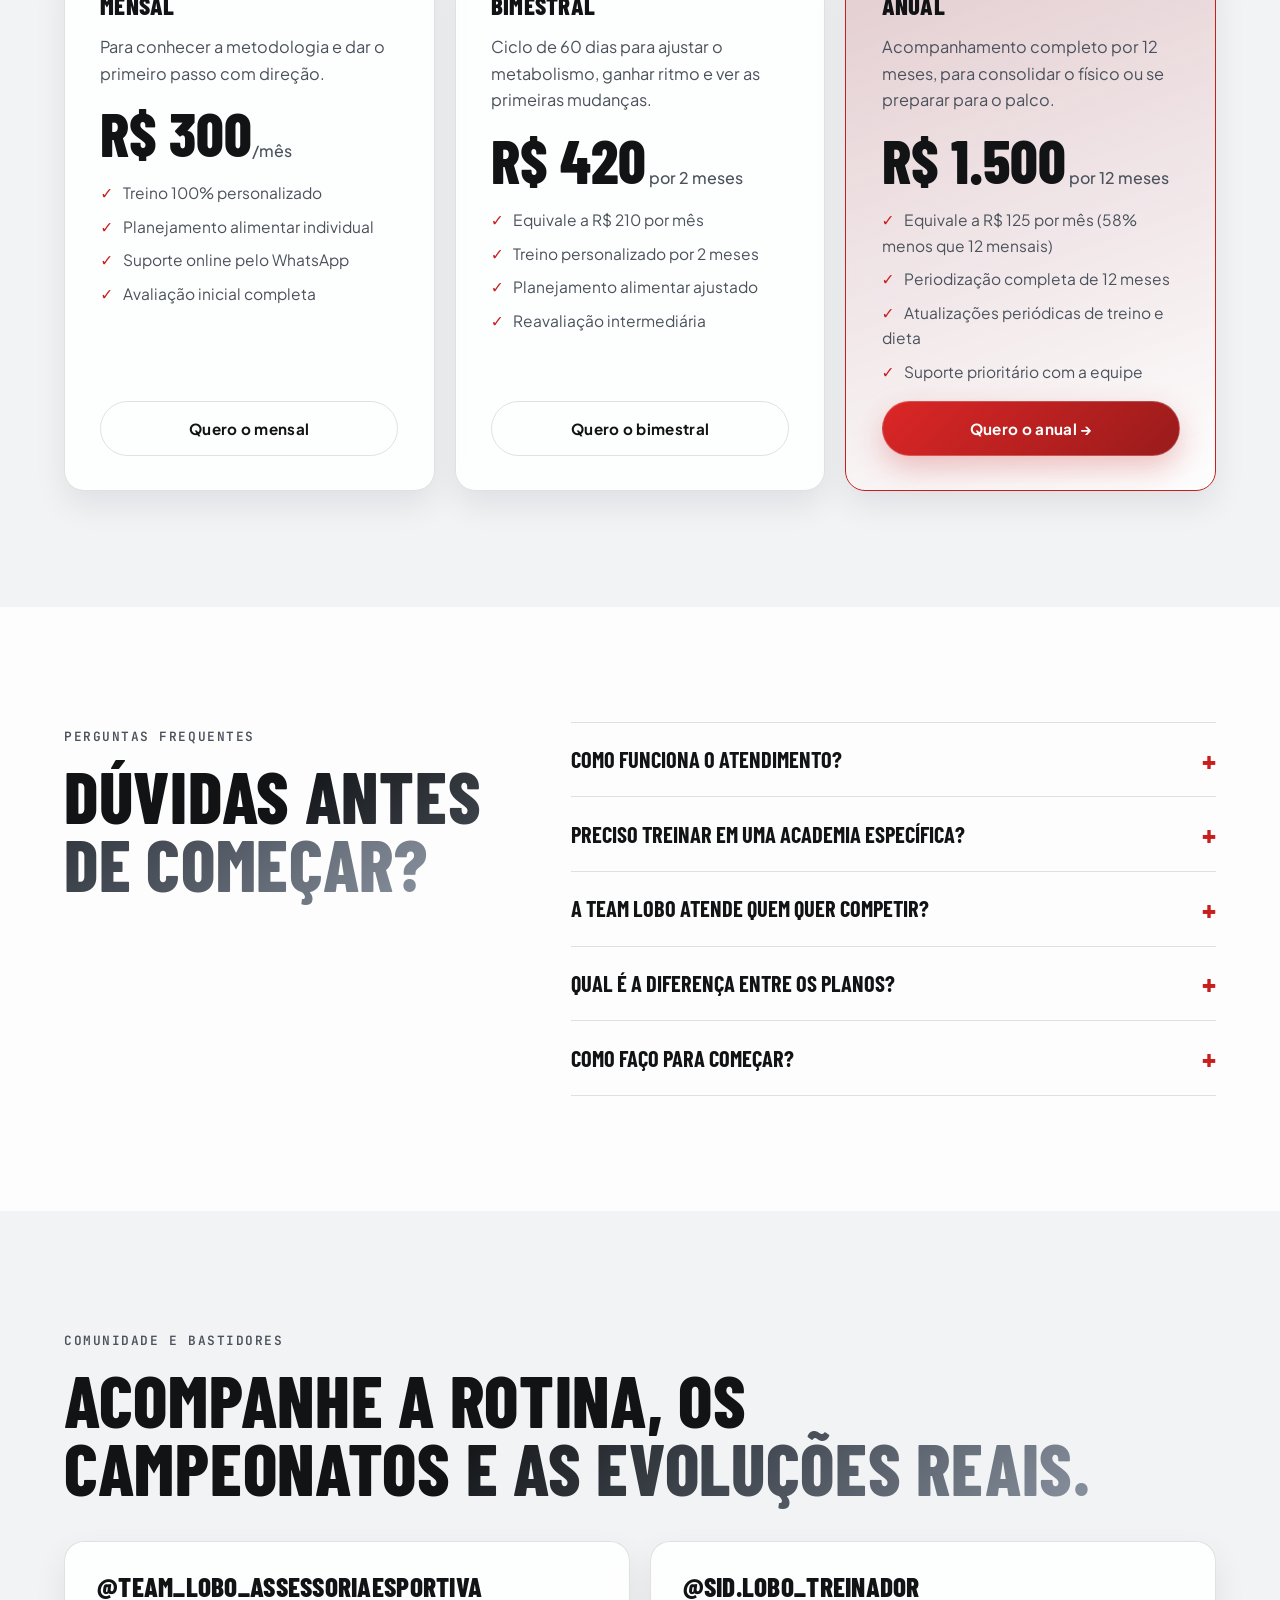
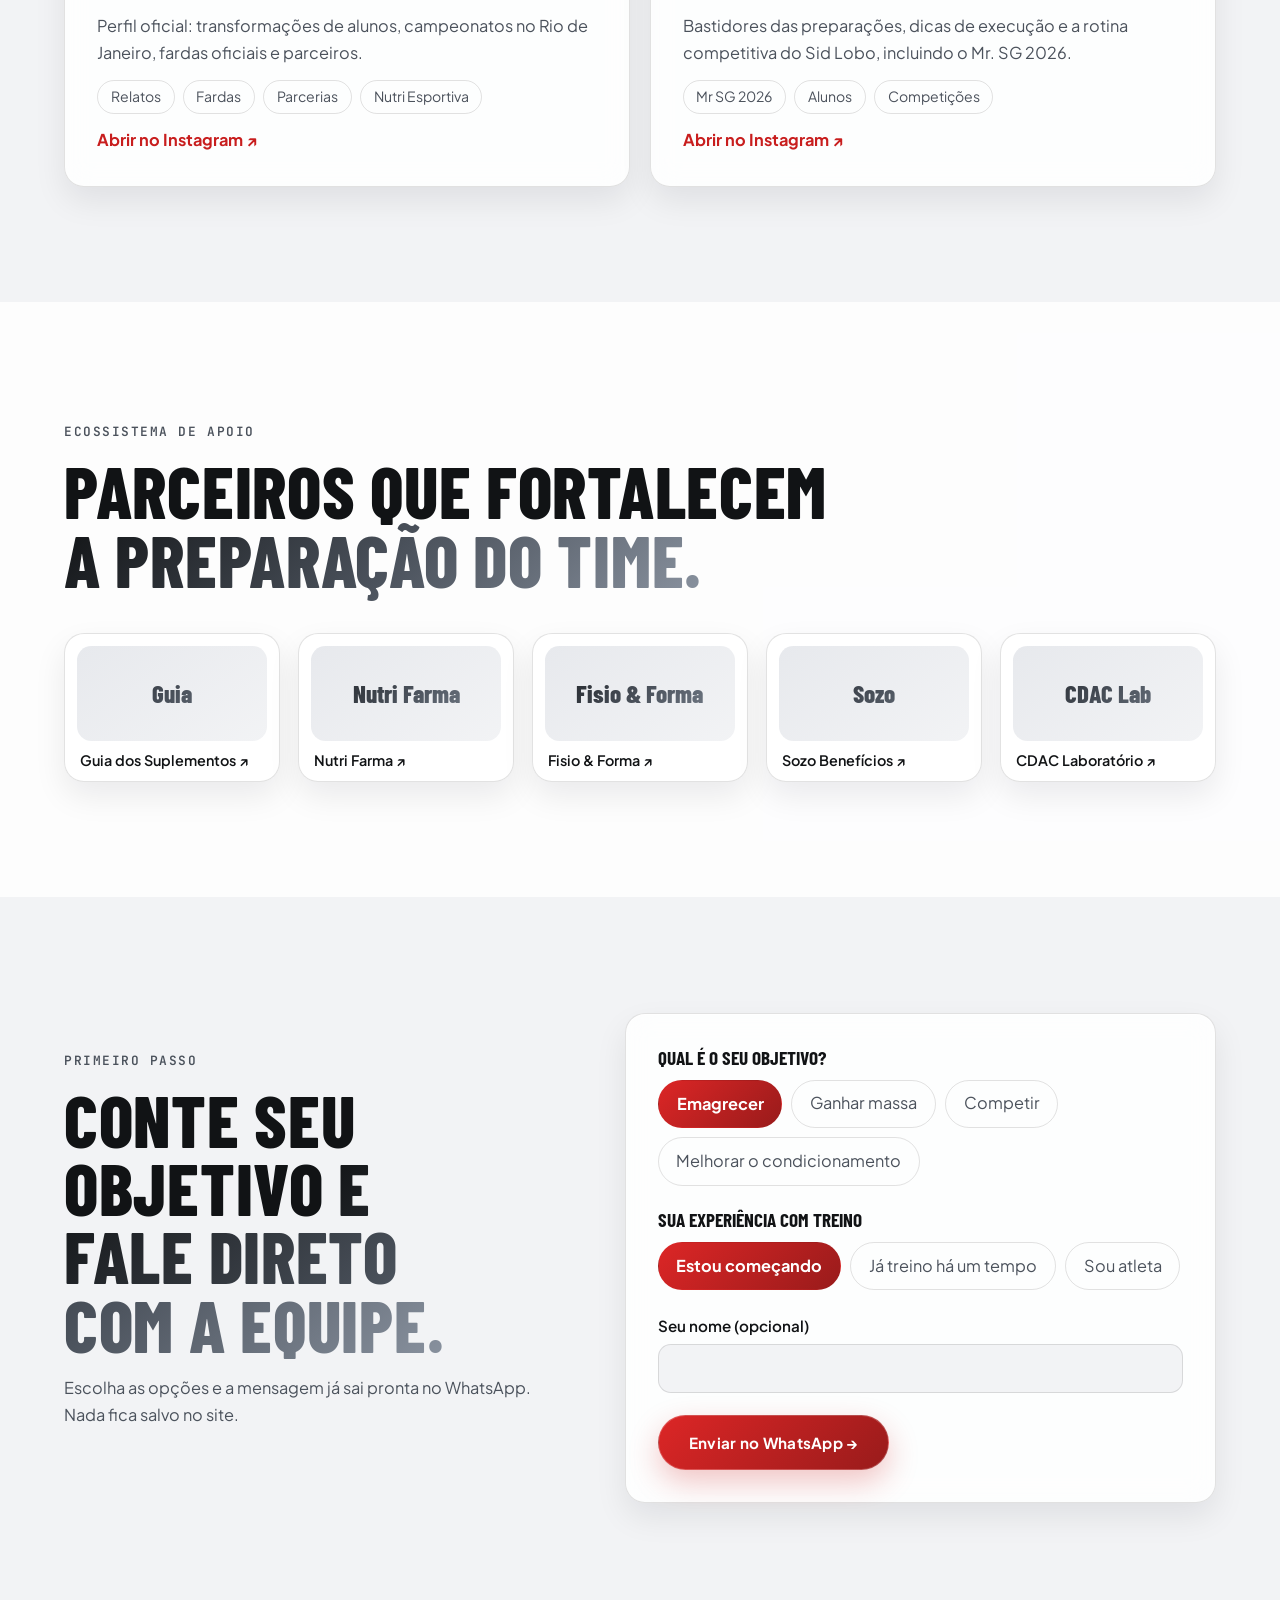
==== commit bb27b361: "Replace hero background image with video Replaced hero background image with a video element for enh" ====
--- a/index.html
+++ b/index.html
@@ -53,9 +53,9 @@
 <main id="conteudo">
   <!-- HERO COM PARALLAX 3D, SPOTLIGHT VERMELHO/PRATA E STAGGERED REVEAL -->
   <section class="hero" id="topo">
-    <div class="hero-bg" aria-hidden="true">
-      <img src="assets/img/Anúncio.mp4" alt="" decoding="async">
-    </div>
+   <vídeo id="Vídeo herói"classe="vídeo-herói"reprodução au
+<fonte src="assets/Anúncio.mp4"tipo="vídeo/mp4">
+</vídeo>
     <!-- Emblema Geométrico do Lobo em Camadas -->
     <svg class="wolf-emblem" viewBox="0 0 400 400" aria-hidden="true">
       <g class="wolf-layer-back" fill="none" stroke="currentColor" stroke-width="1.2">
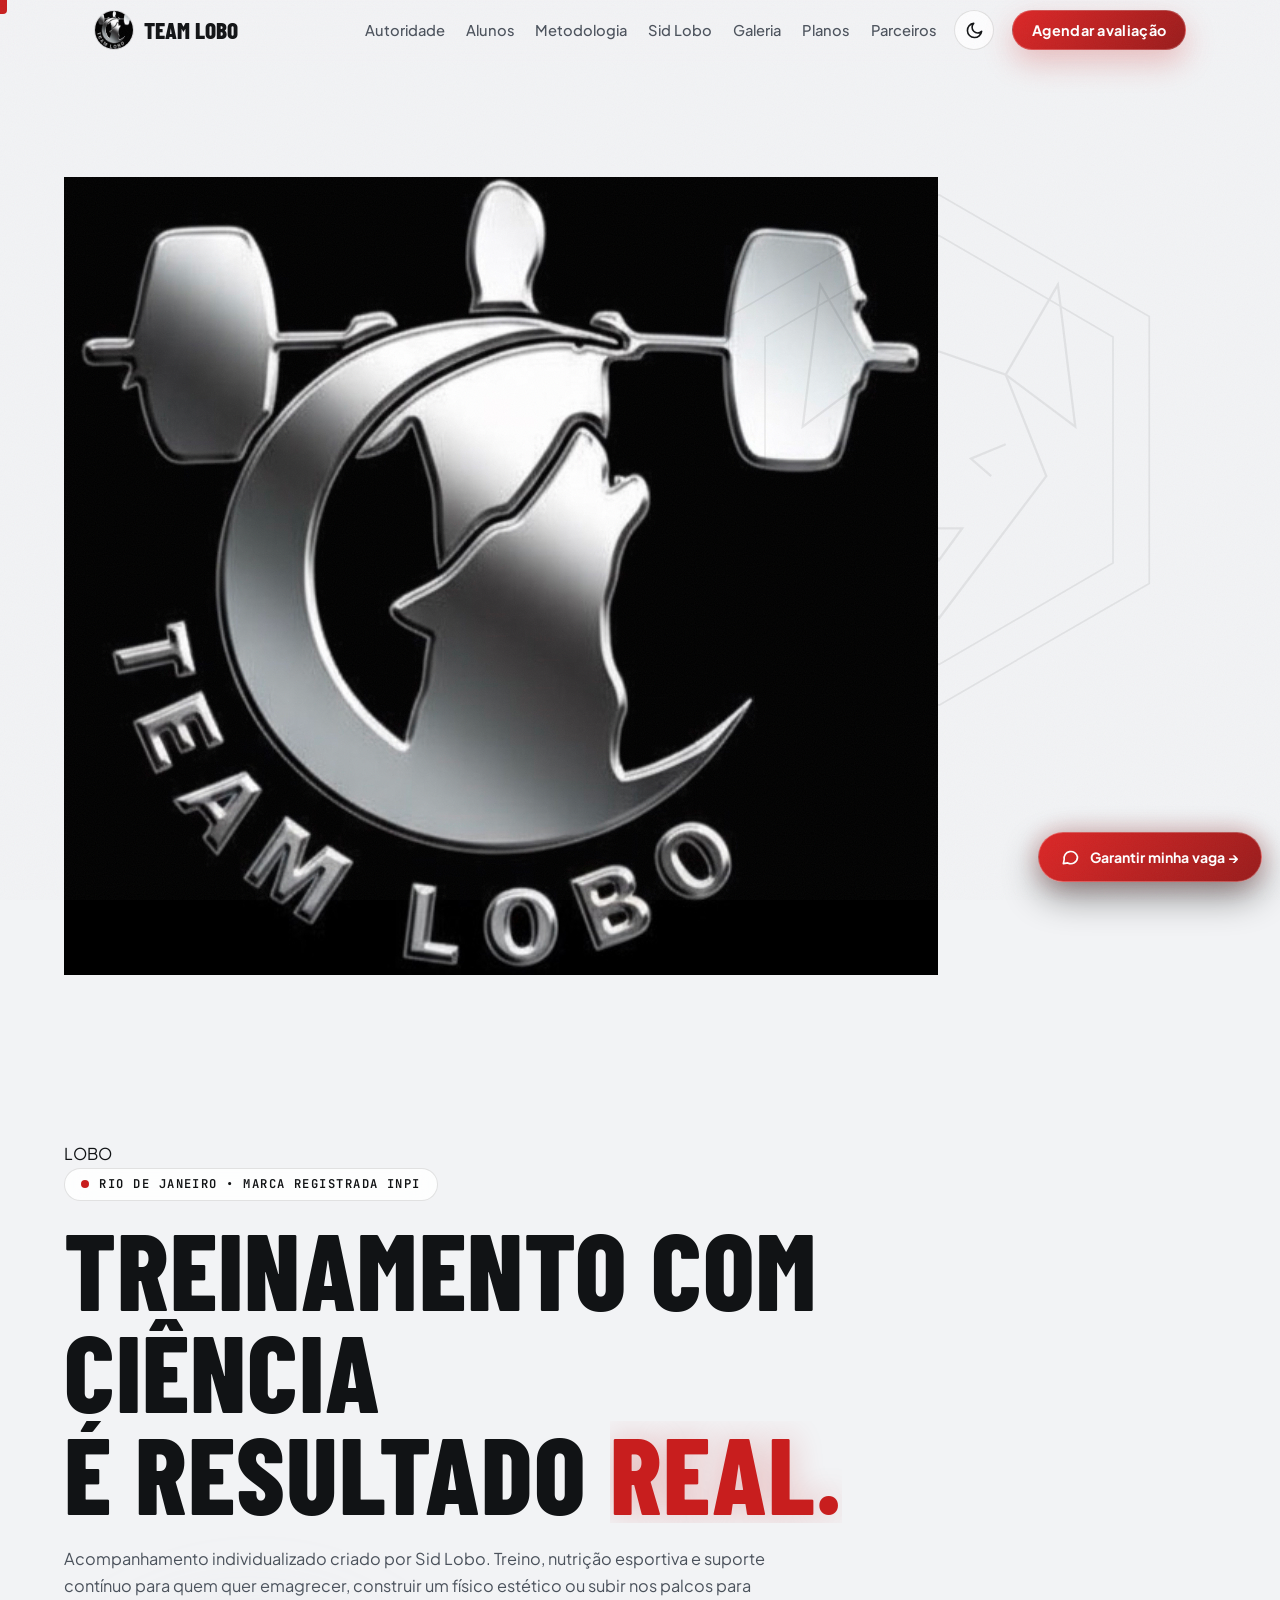
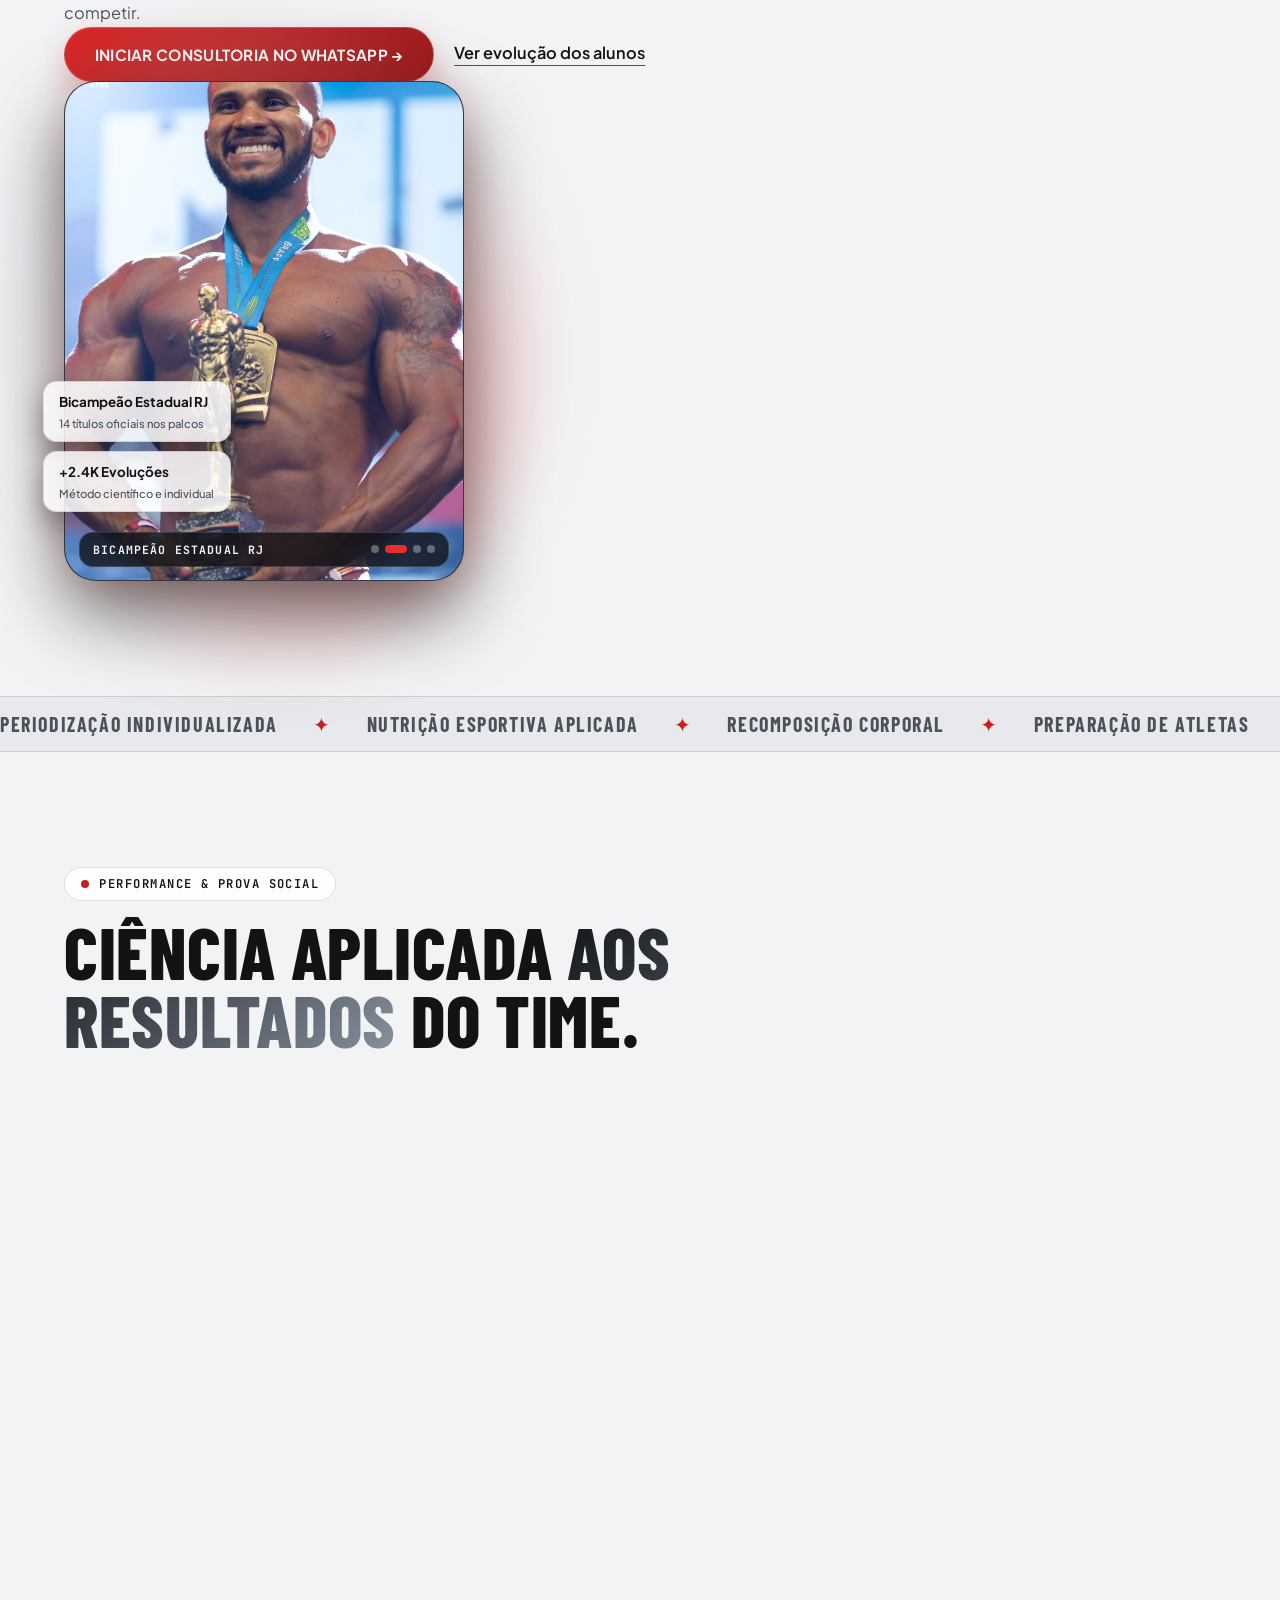
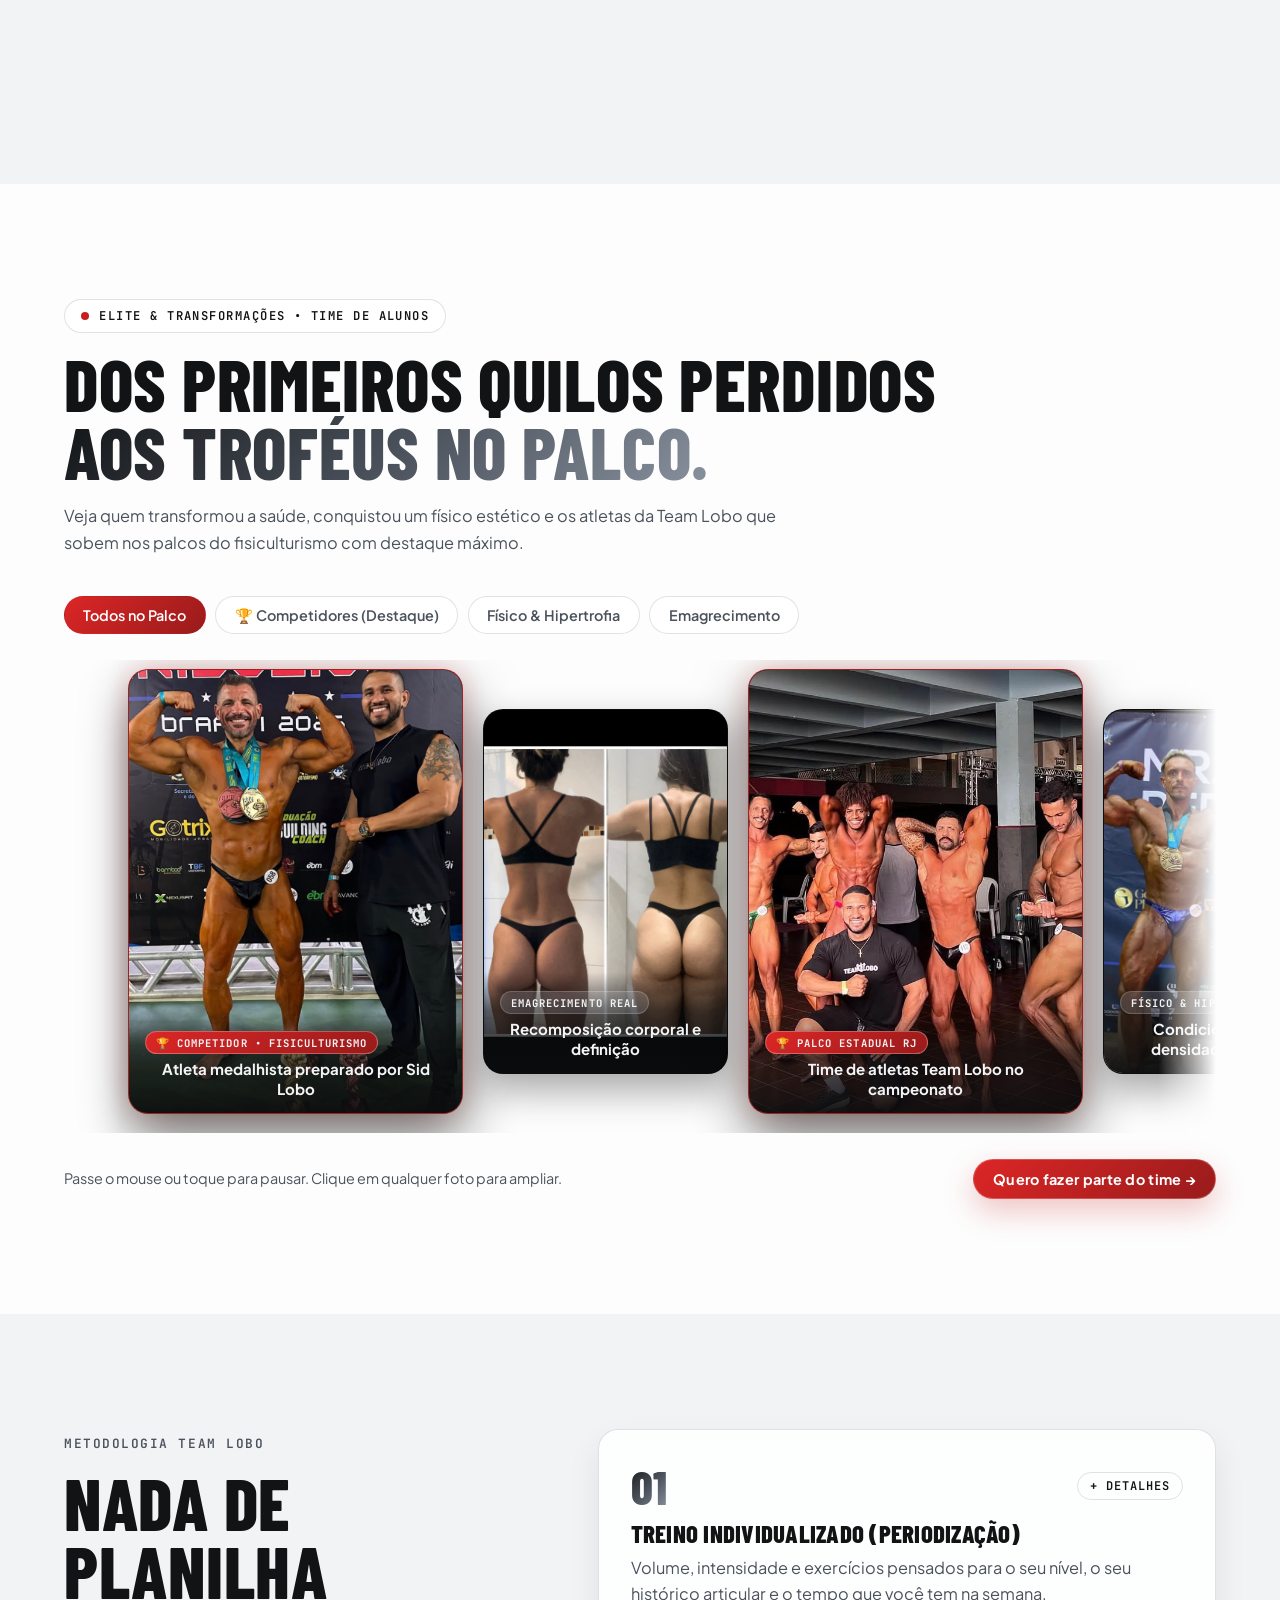
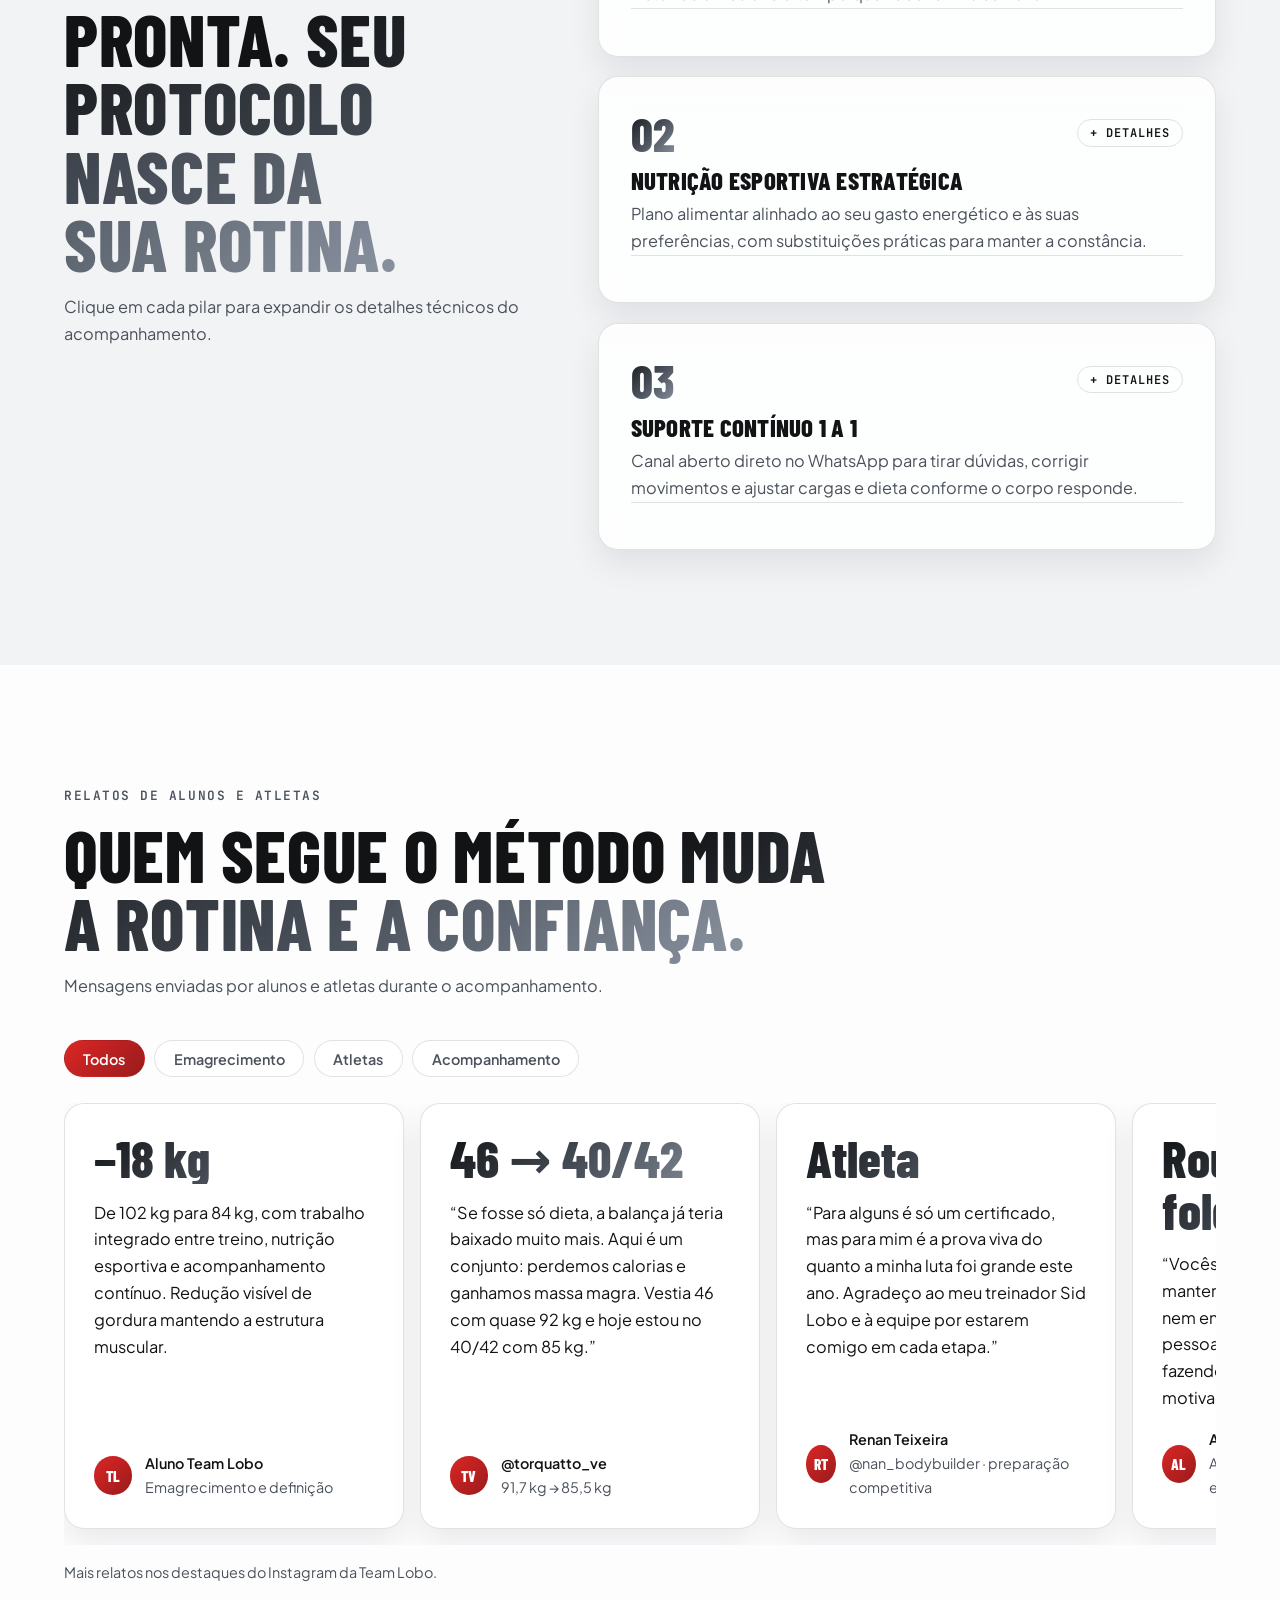
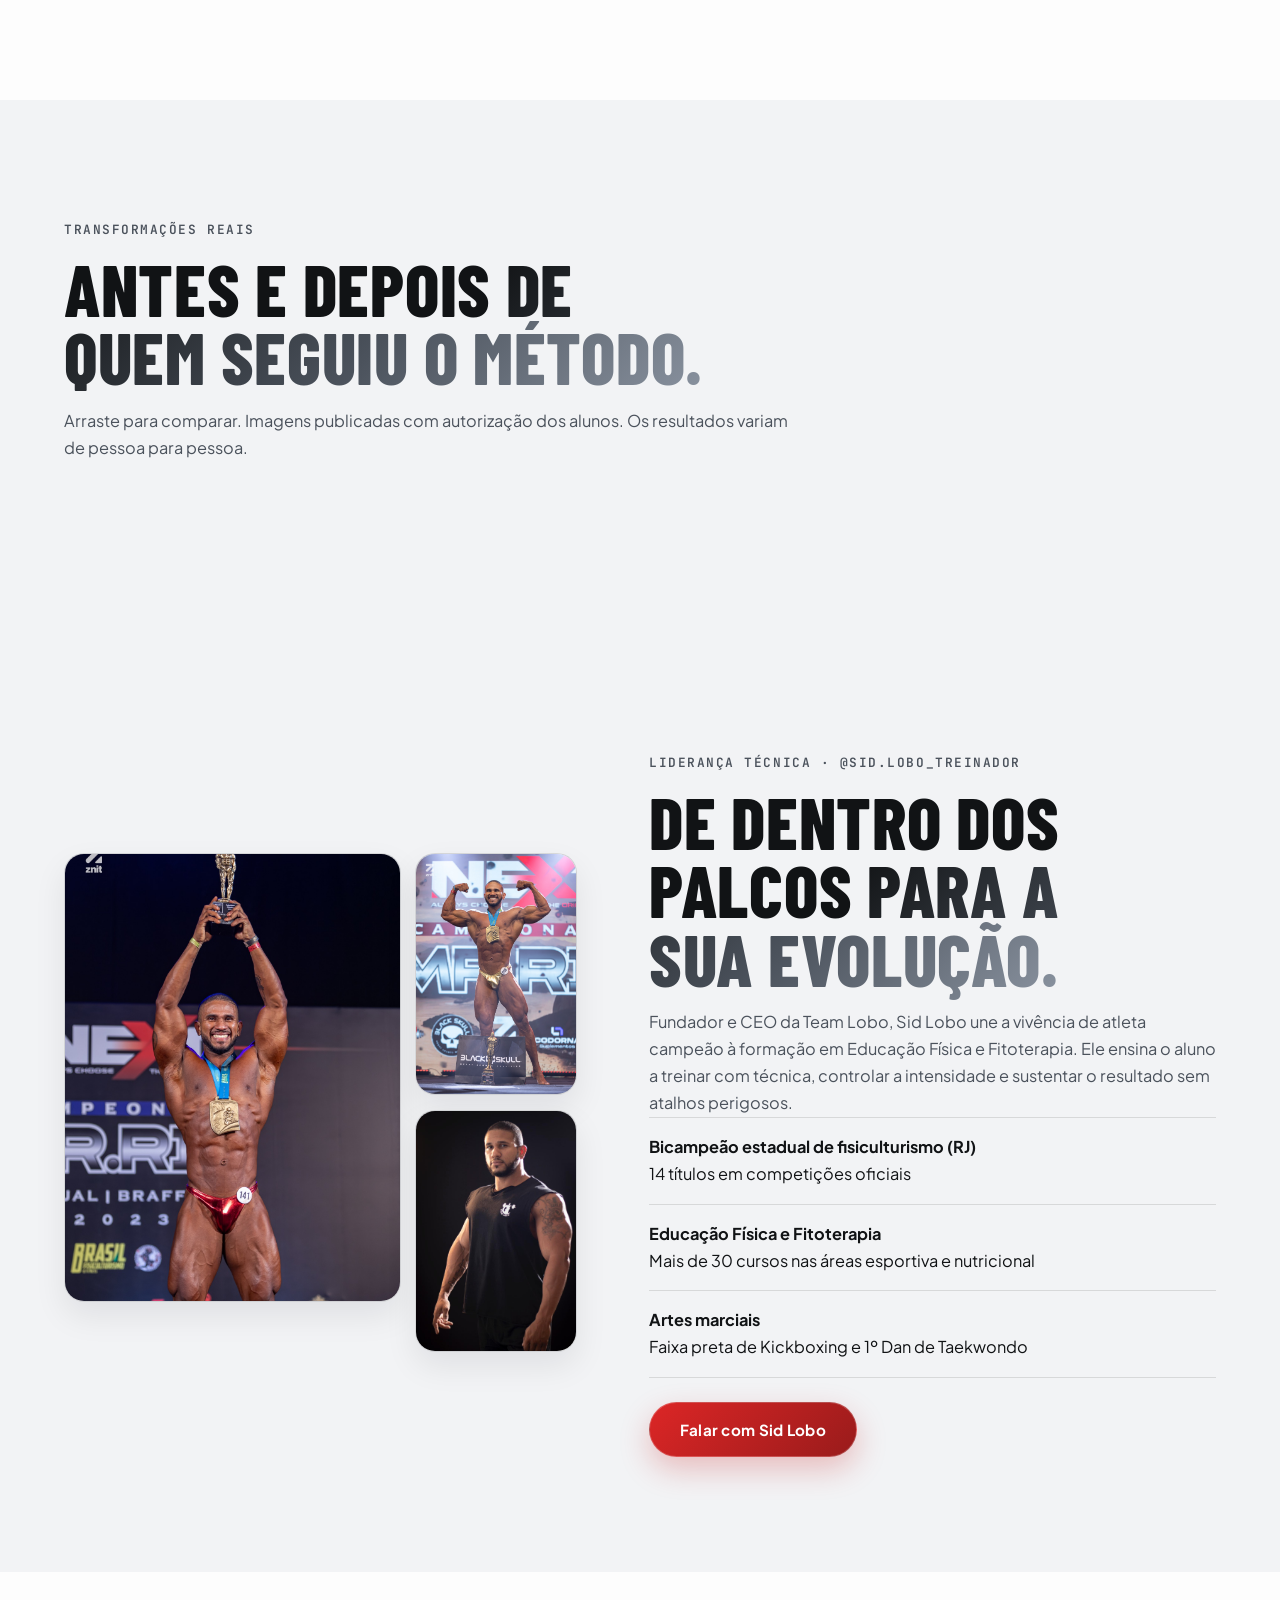
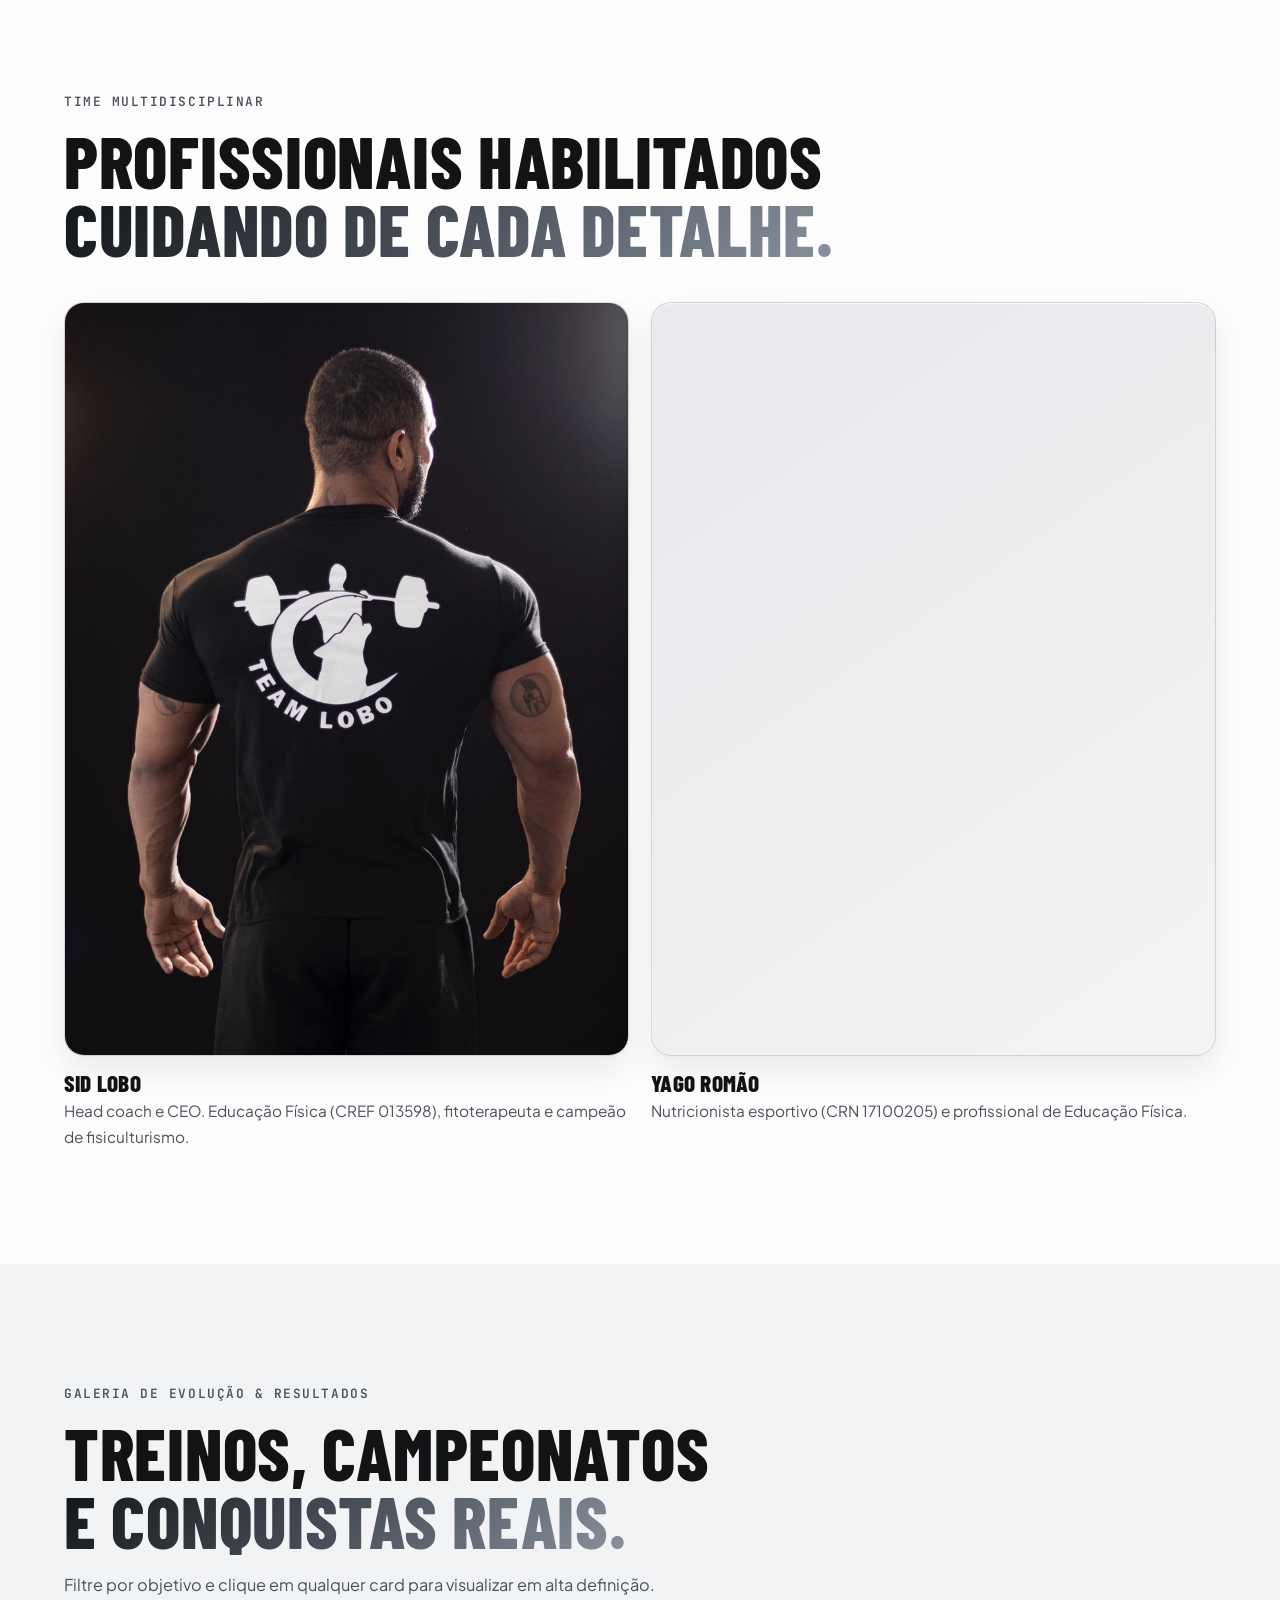
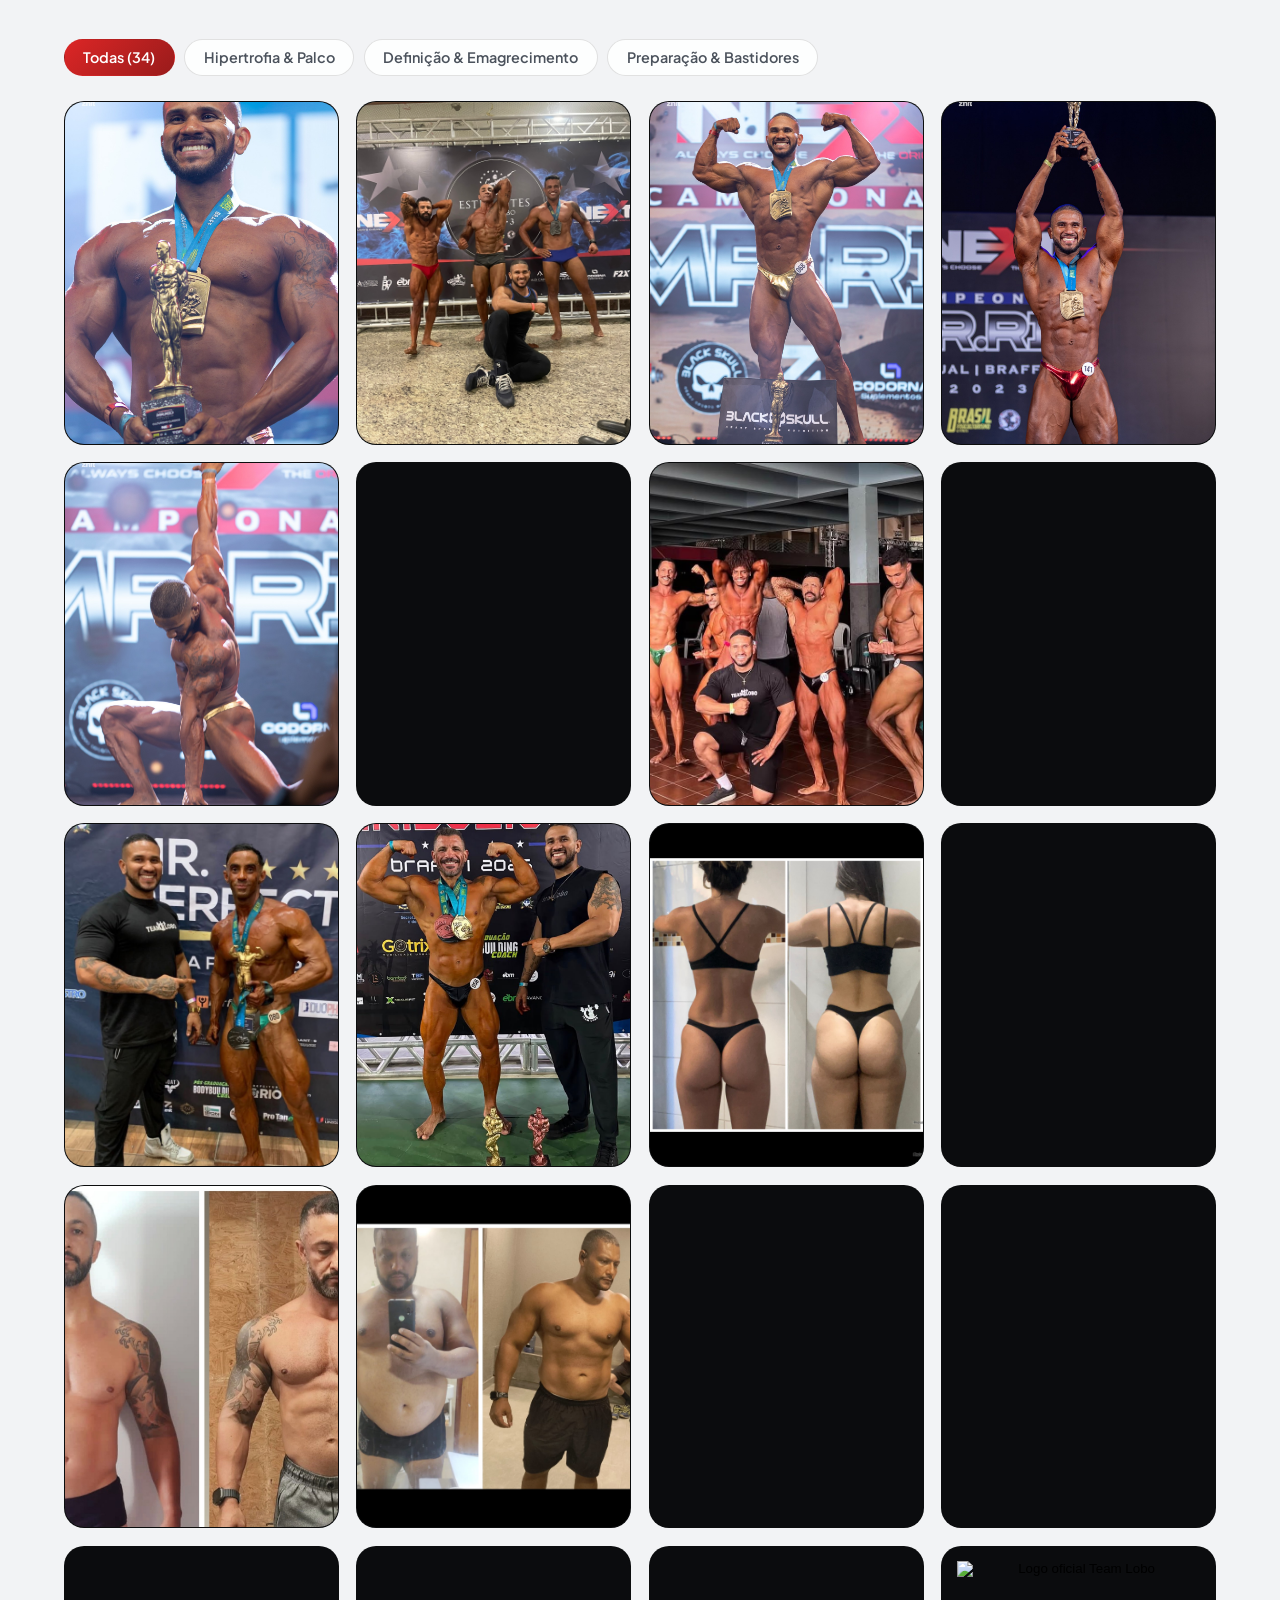
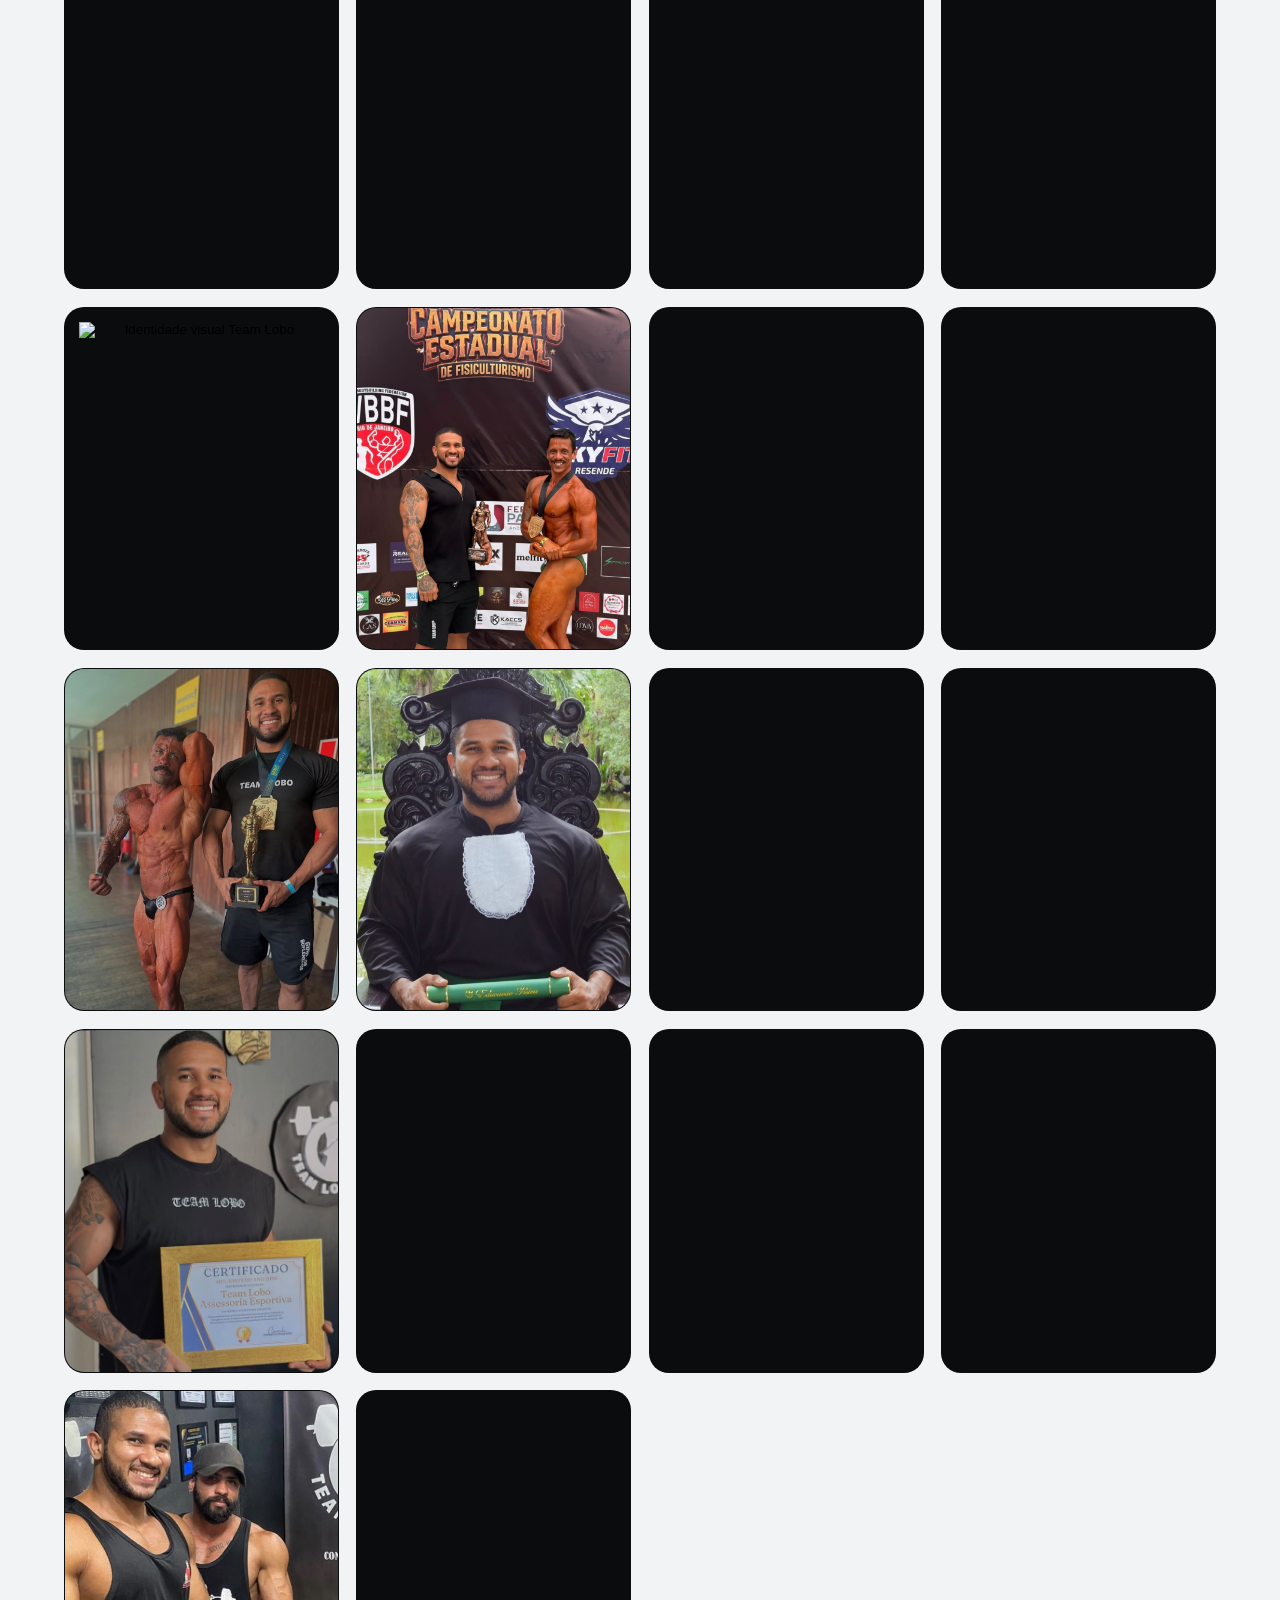
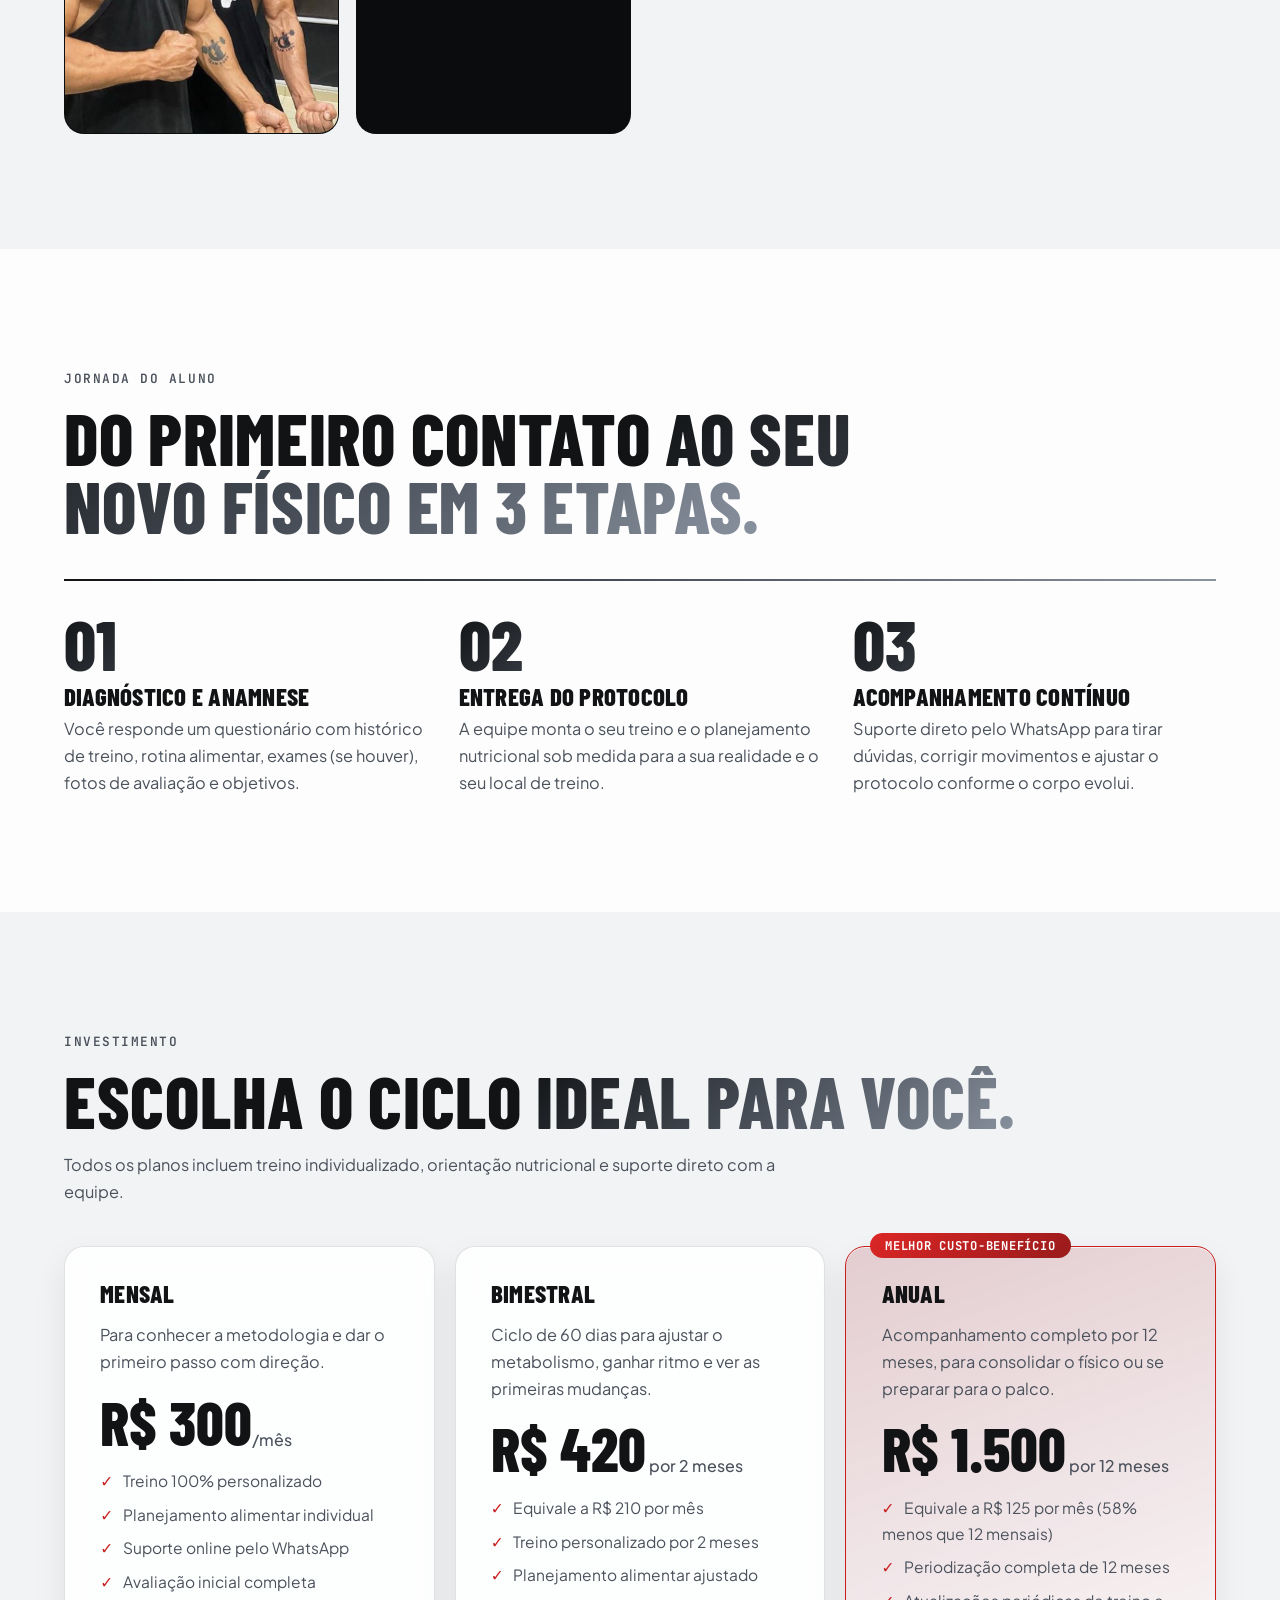
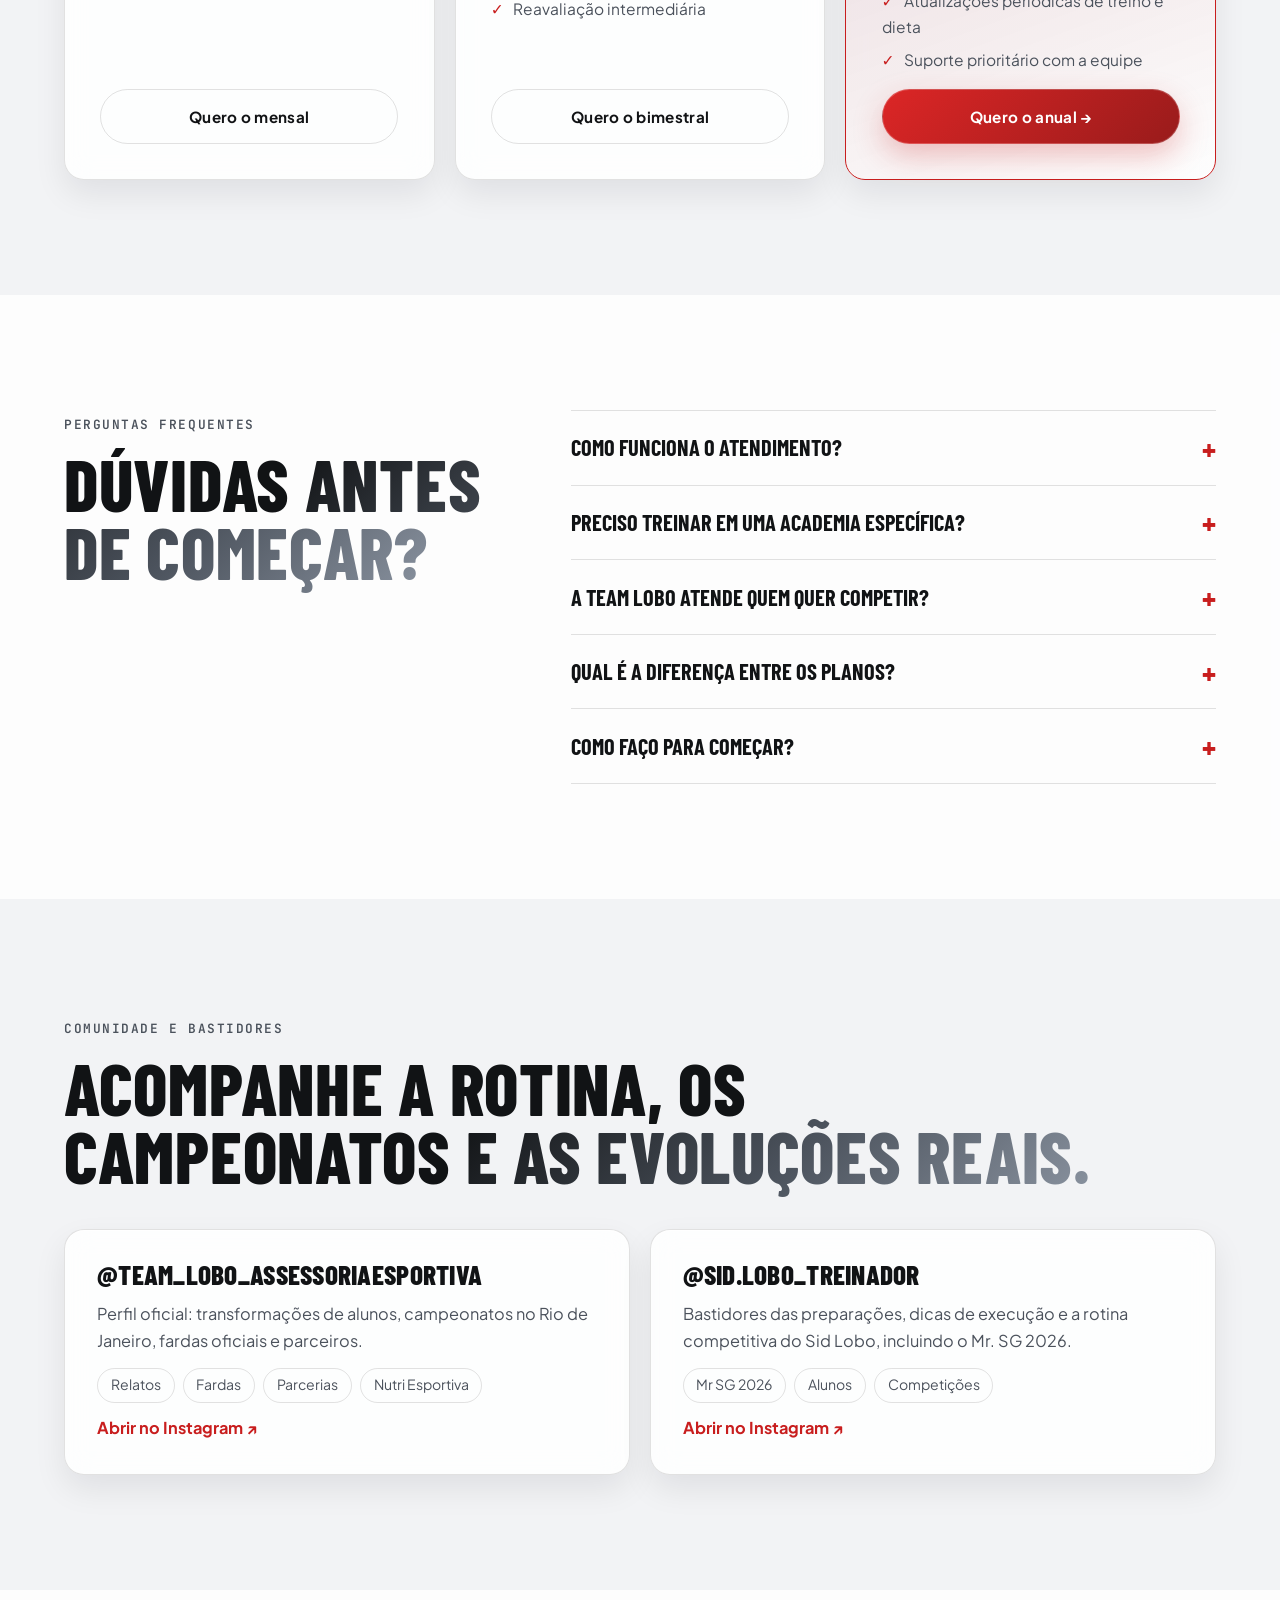
==== commit 9c8dd25d: "Update hero section to hero-cinema with video Replaced the hero section with a new hero-cinema secti" ====
--- a/index.html
+++ b/index.html
@@ -52,10 +52,16 @@
 
 <main id="conteudo">
   <!-- HERO COM PARALLAX 3D, SPOTLIGHT VERMELHO/PRATA E STAGGERED REVEAL -->
-  <section class="hero" id="topo">
-   <vídeo id="Vídeo herói"classe="vídeo-herói"reprodução au
-<fonte src="assets/Anúncio.mp4"tipo="vídeo/mp4">
-</vídeo>
+ <section class="hero-cinema" aria-label="Coleção Team Lobo">
+    <div class="hero-media" aria-hidden="true">
+      <video id="heroVideo" class="hero-video" autoplay muted loop playsinline poster="assets/teamlobo.jpg">
+        <source src="assets/Anúncio.mp4" type="video/mp4">
+      </video>
+      <div class="hero-zoom-fx"></div>
+      <div class="hero-scanlines"></div>
+      <canvas id="heroParticles" class="hero-particles"></canvas>
+      <div class="hero-vignette"></div>
+    </div>
     <!-- Emblema Geométrico do Lobo em Camadas -->
     <svg class="wolf-emblem" viewBox="0 0 400 400" aria-hidden="true">
       <g class="wolf-layer-back" fill="none" stroke="currentColor" stroke-width="1.2">
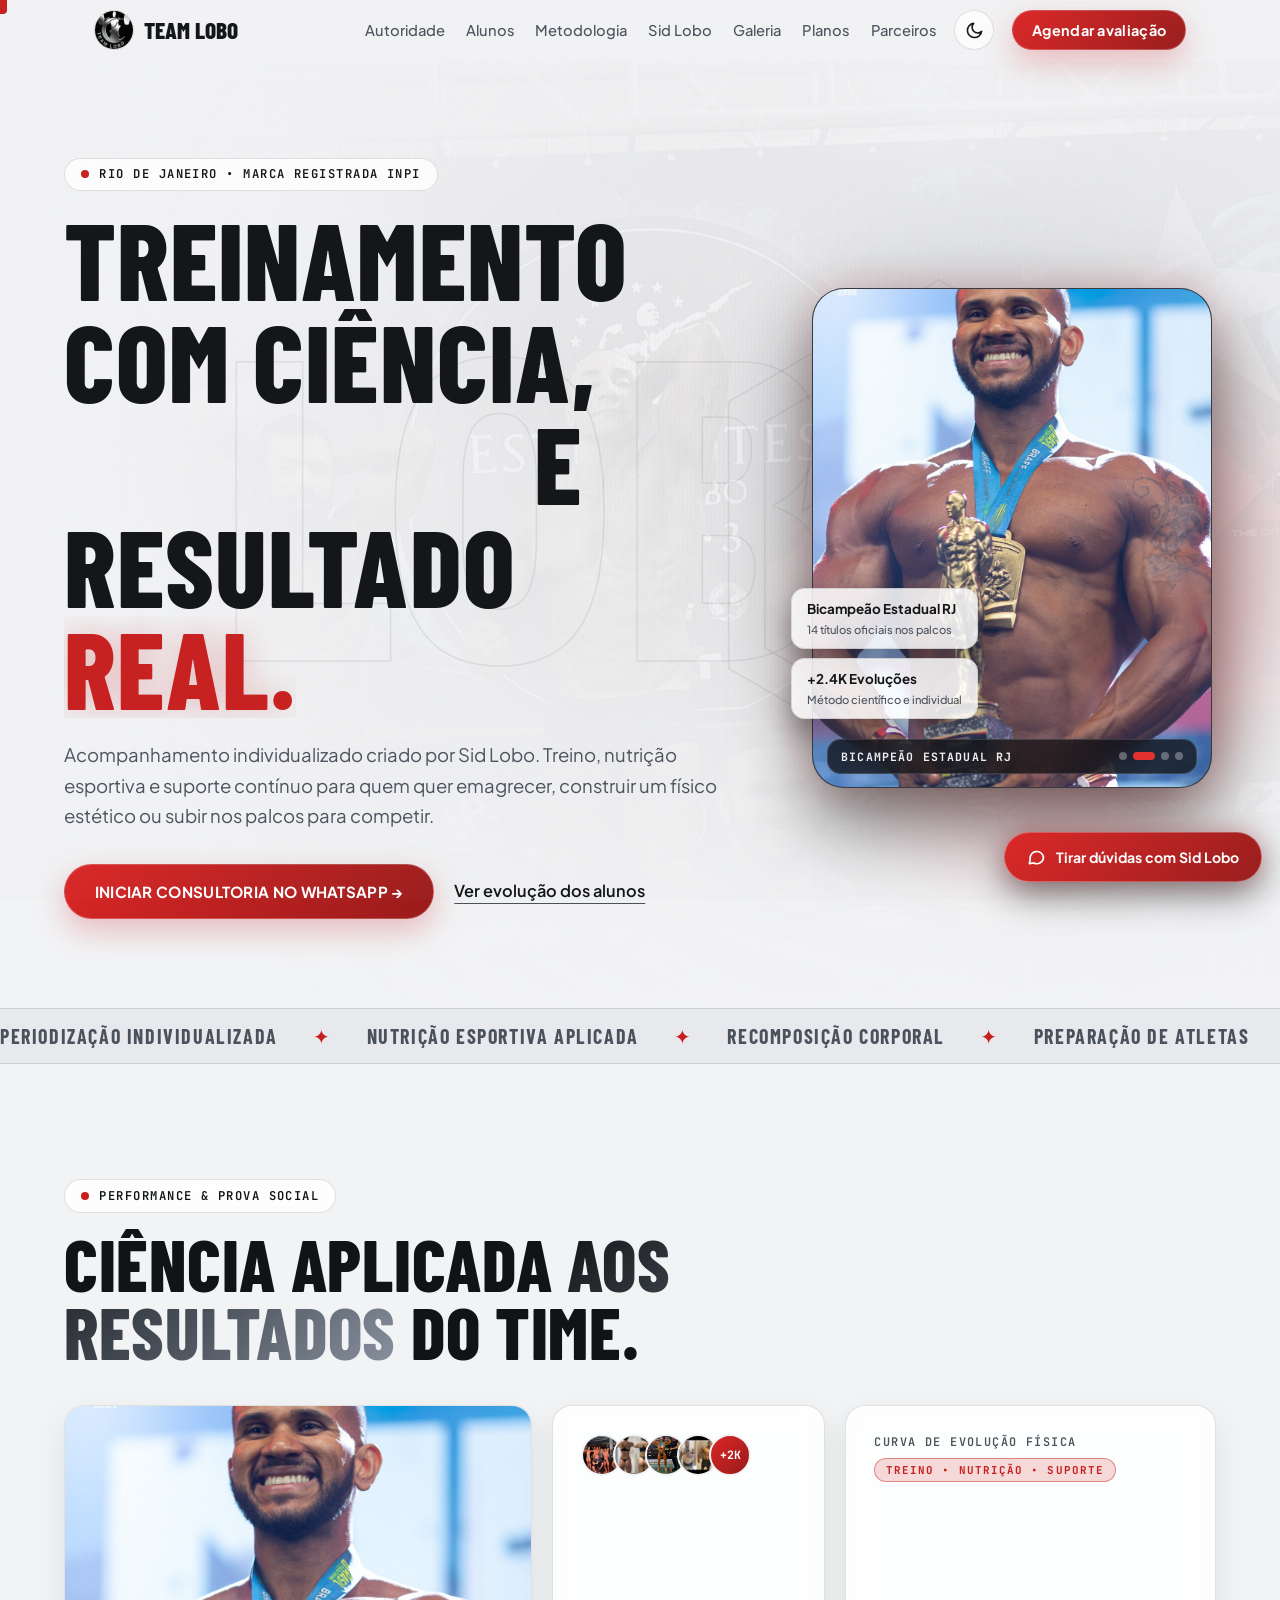
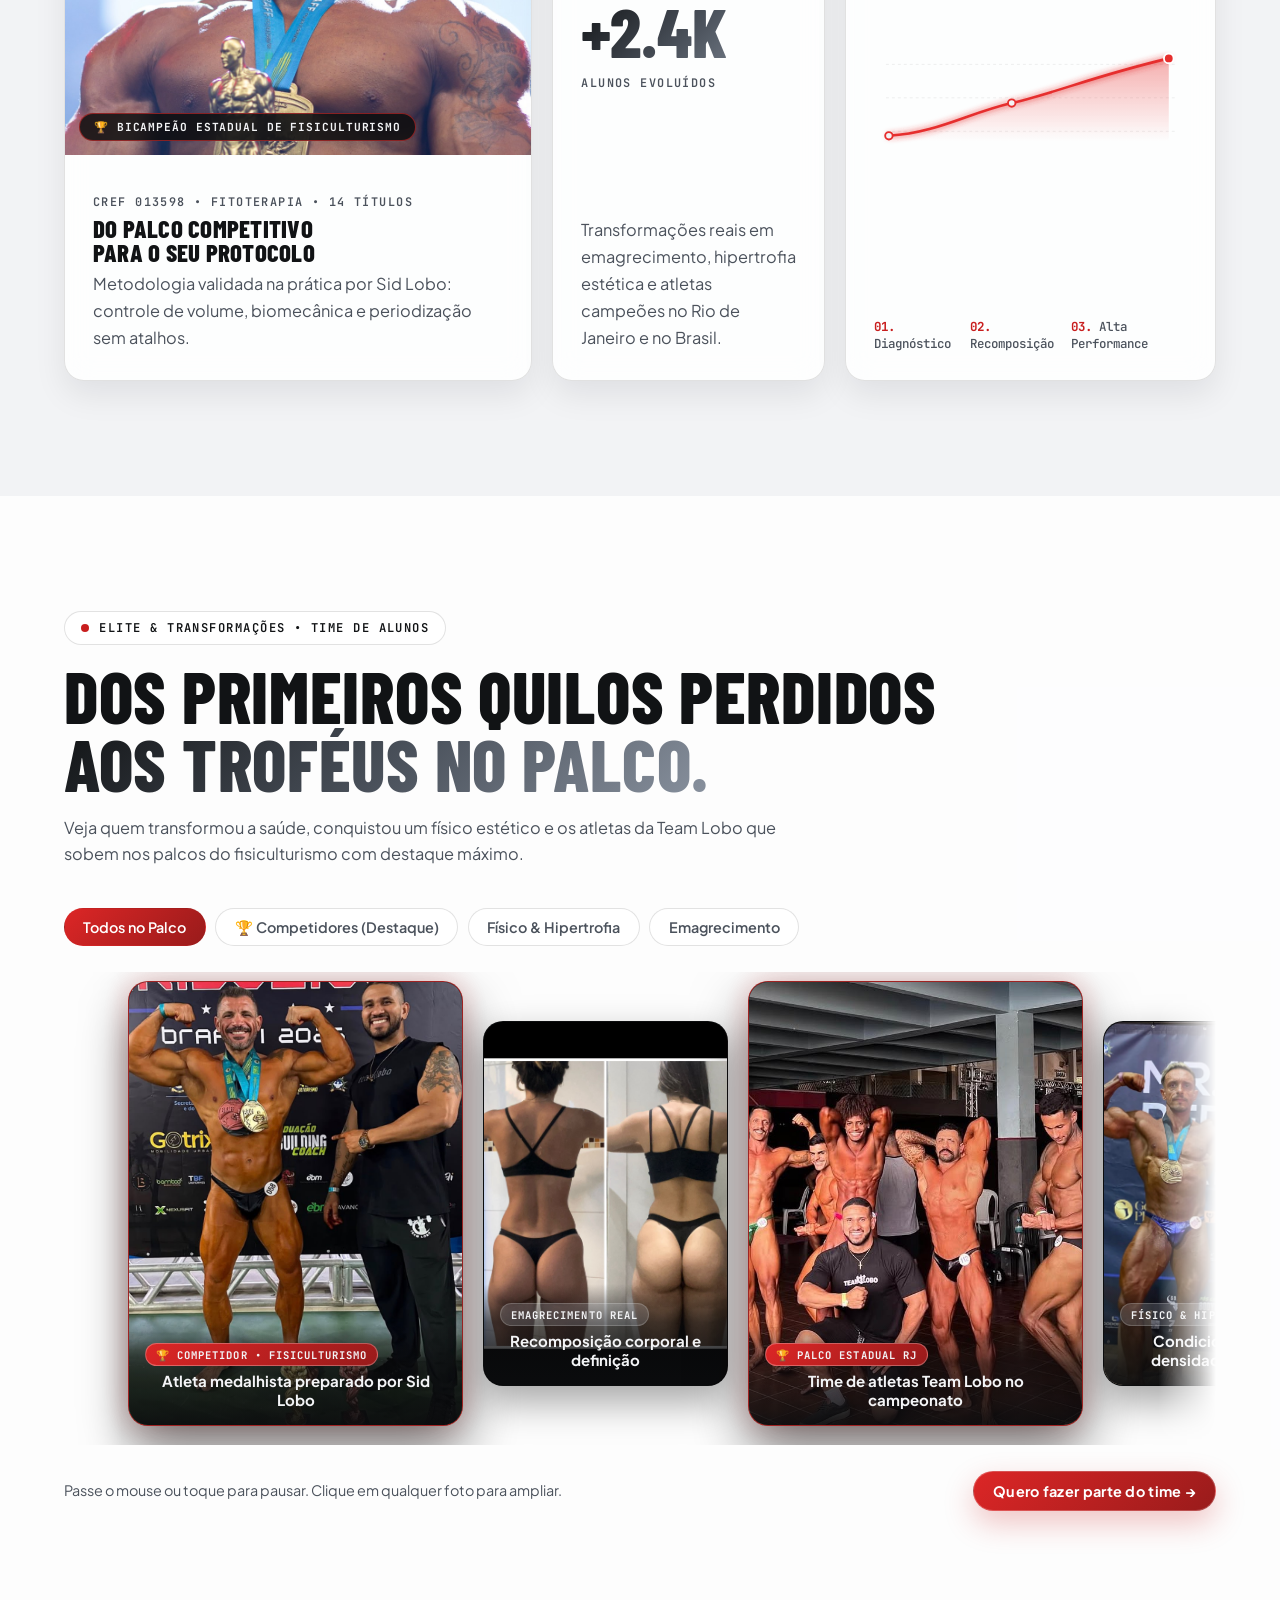
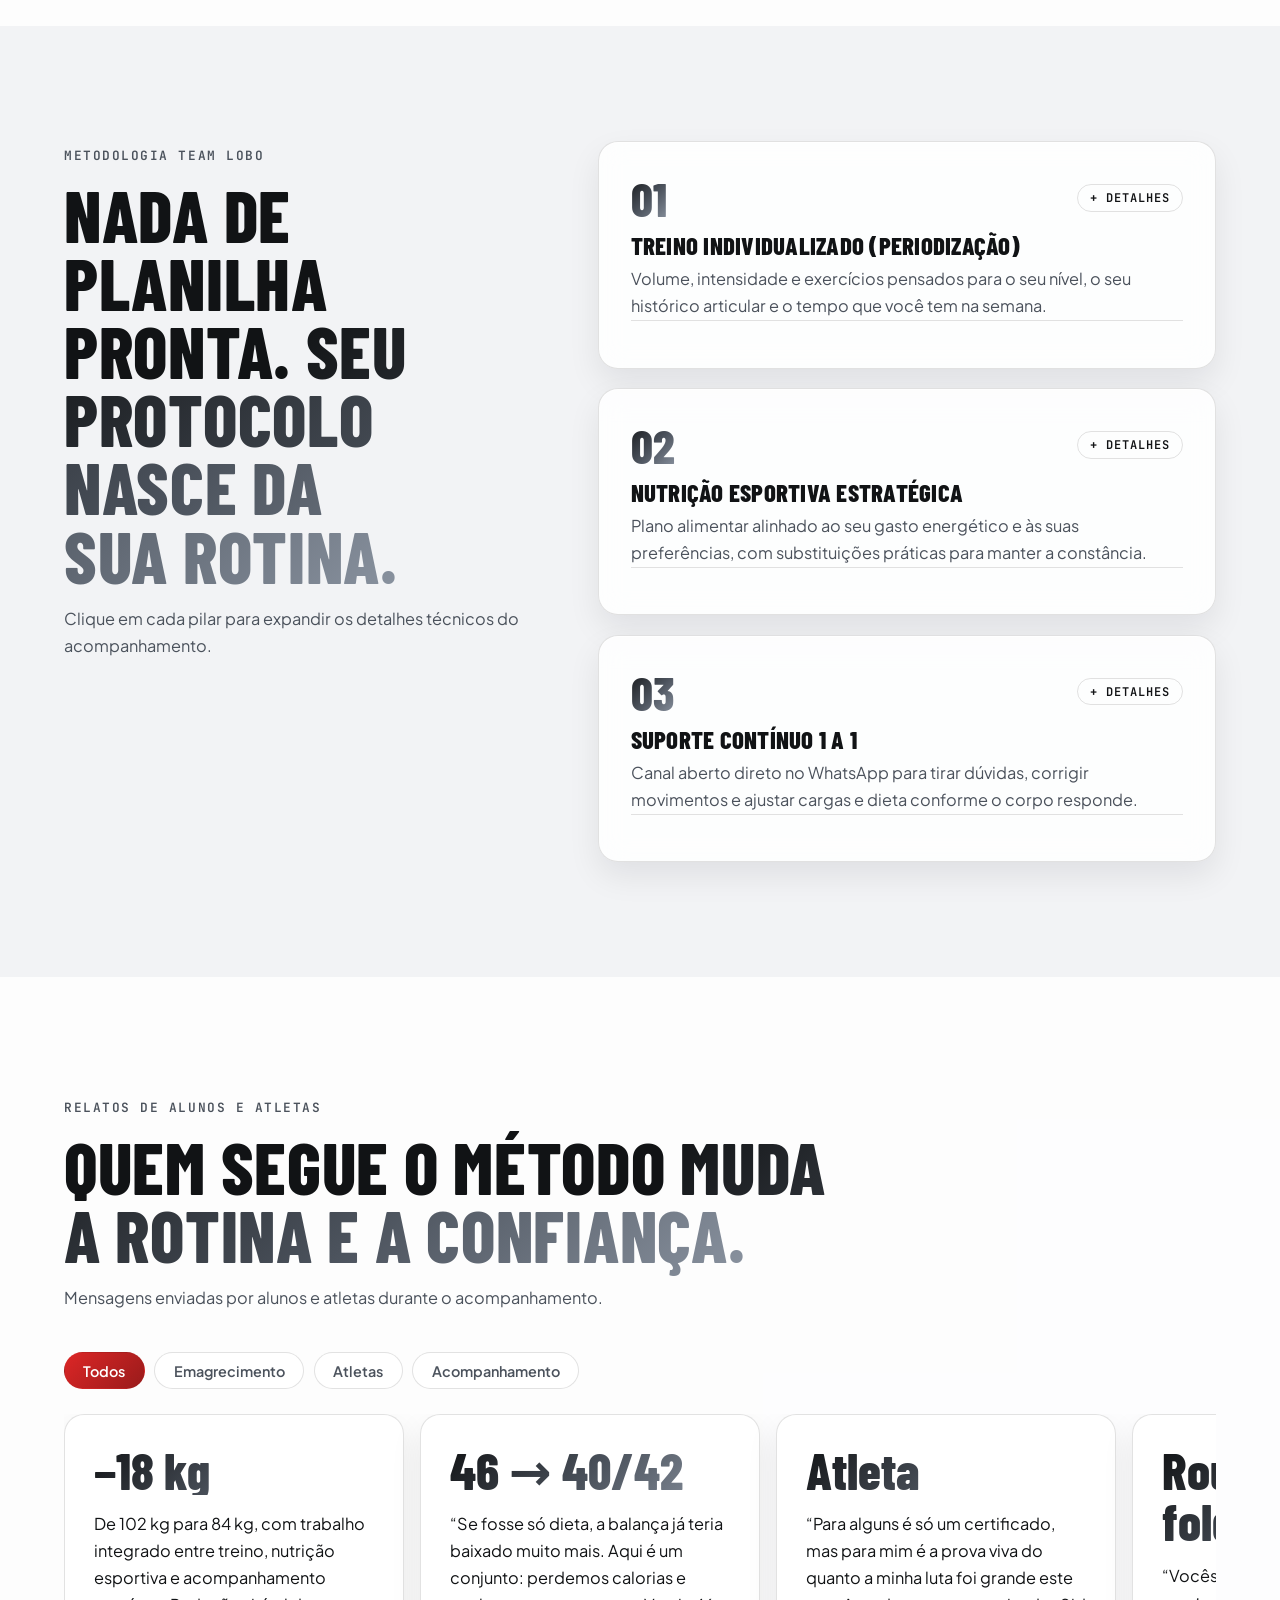
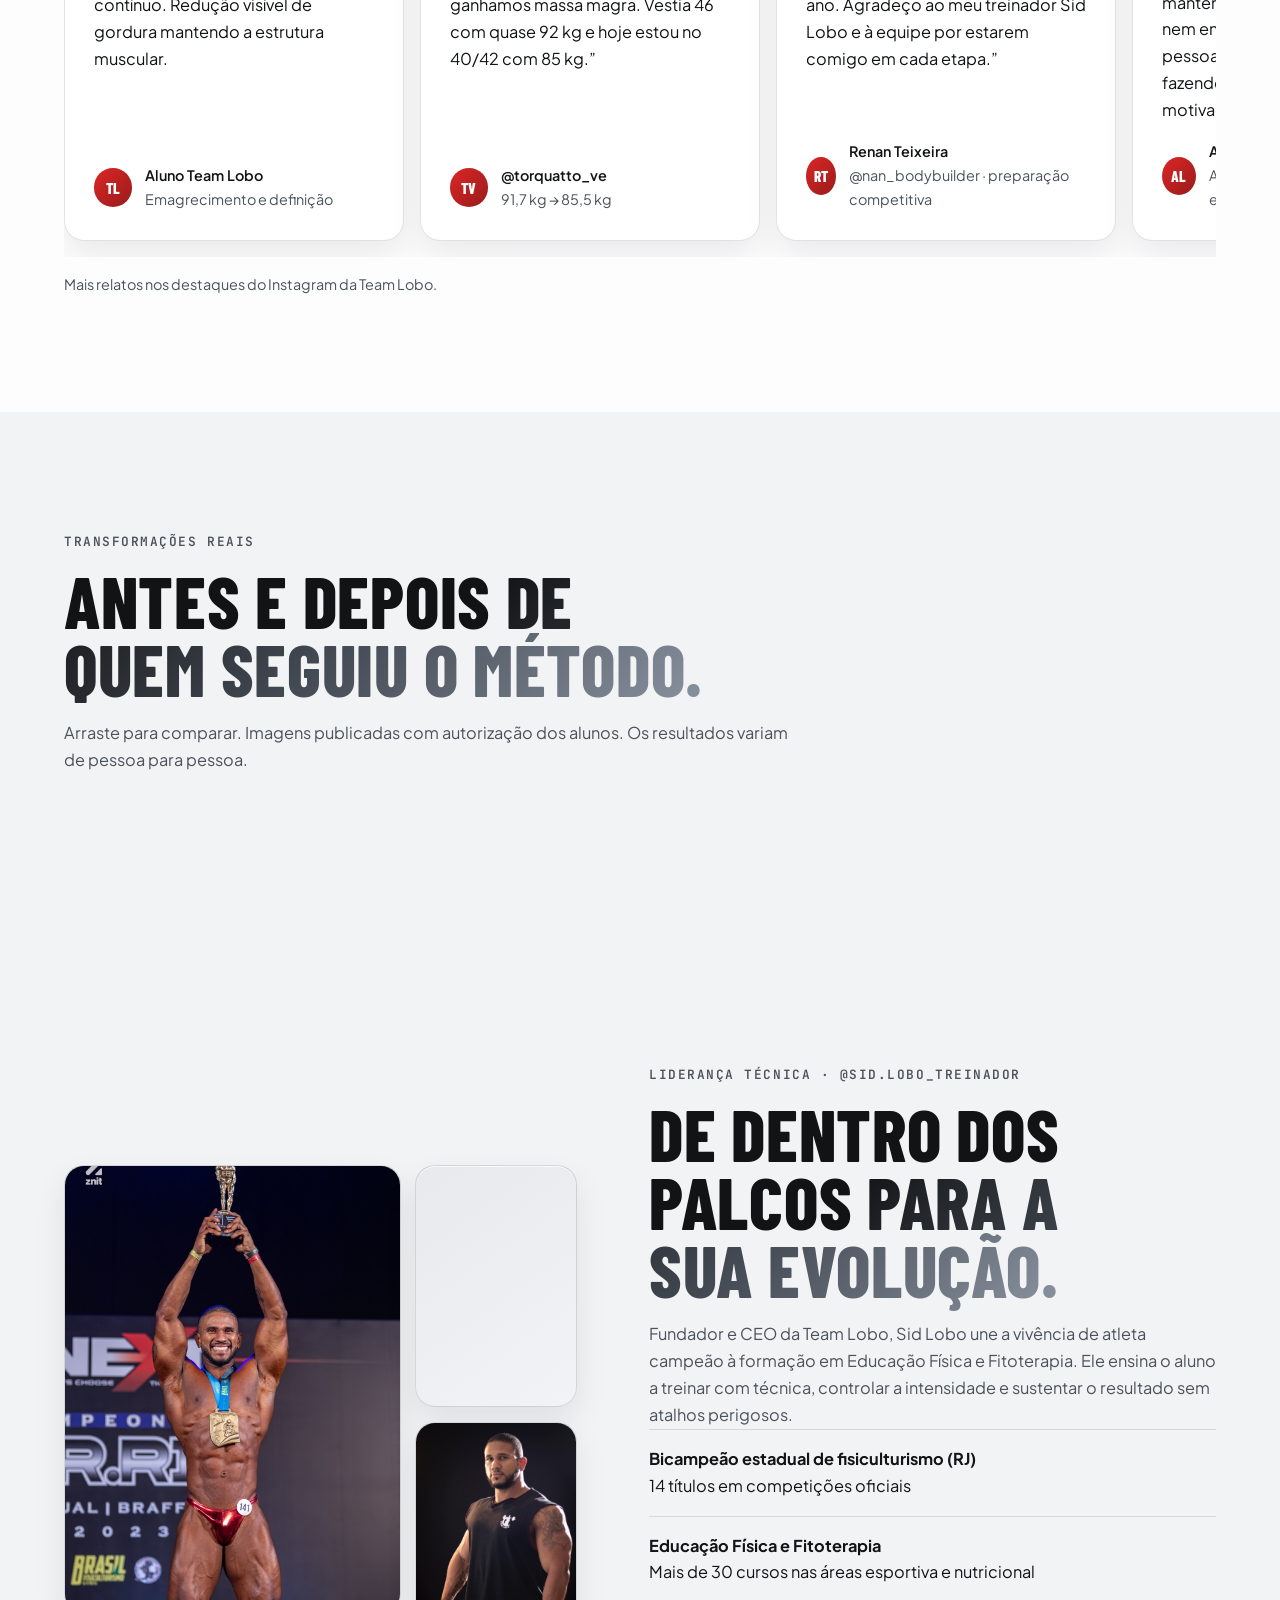
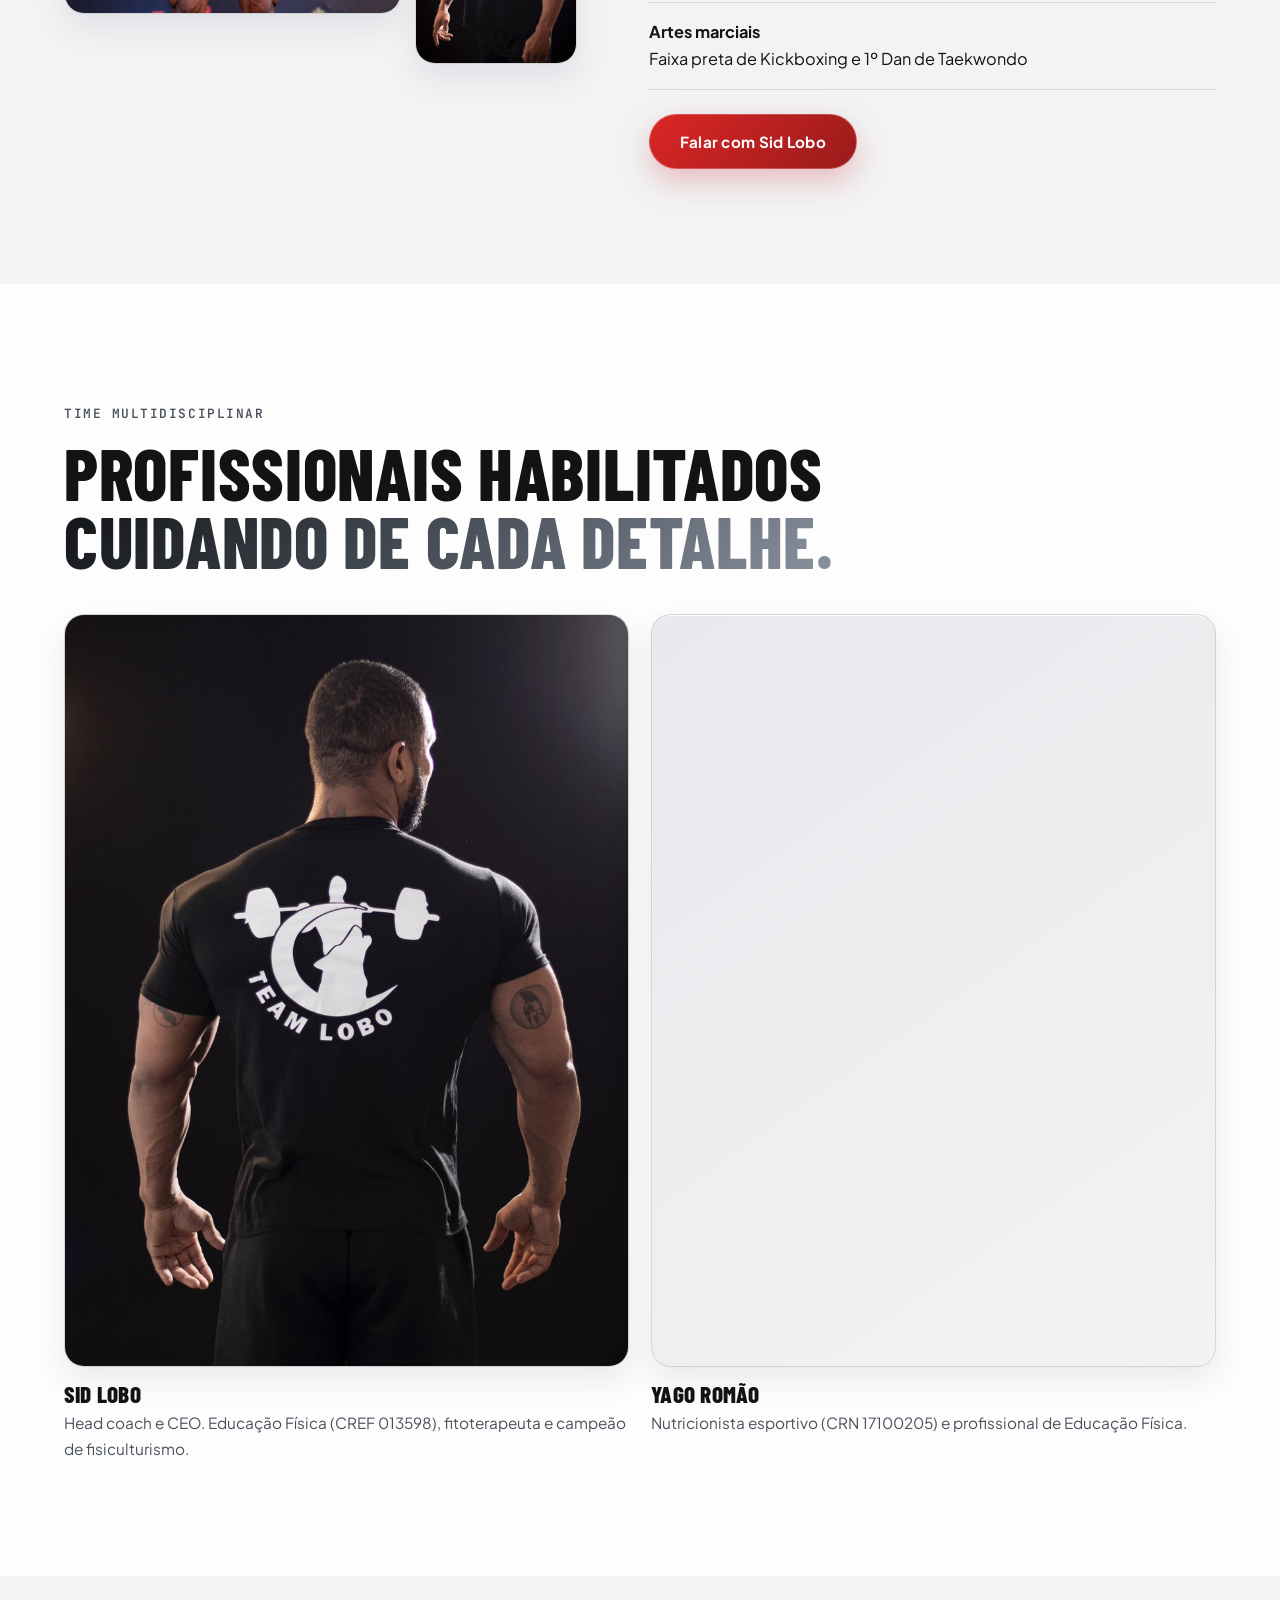
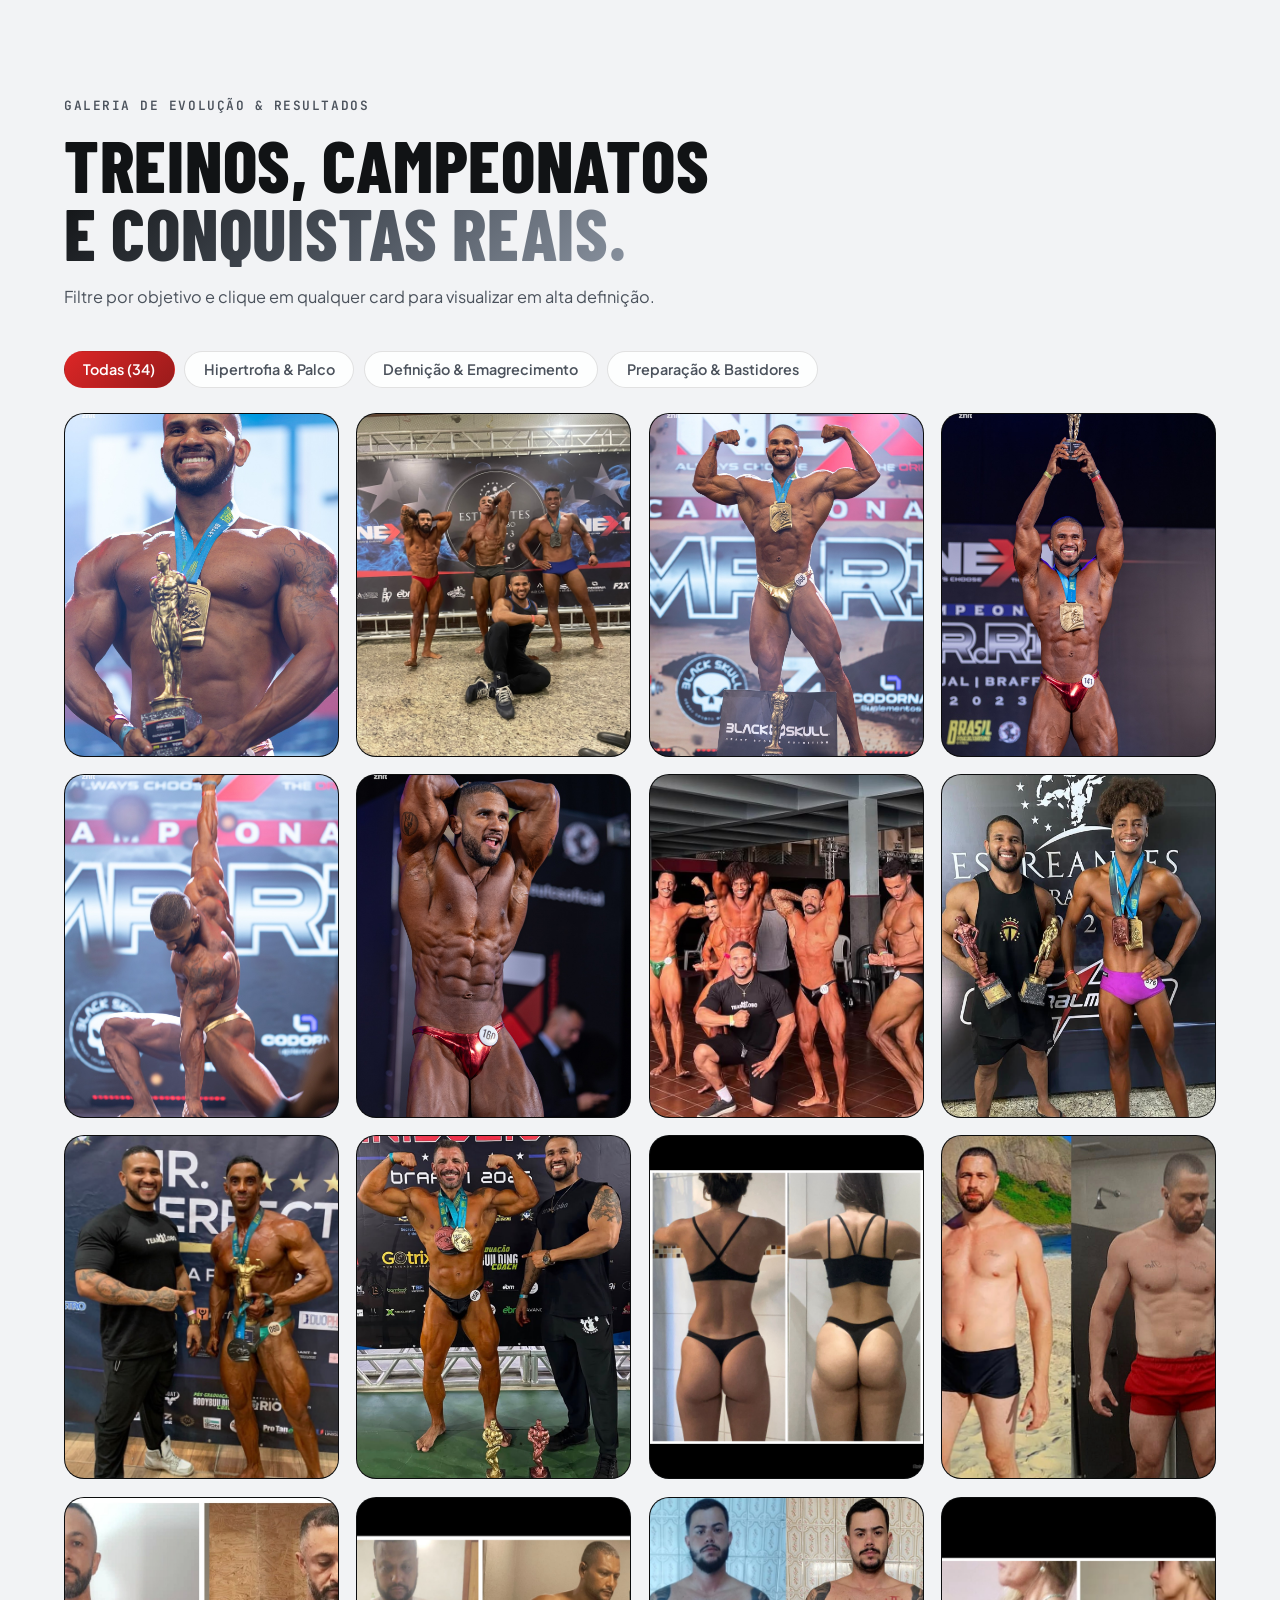
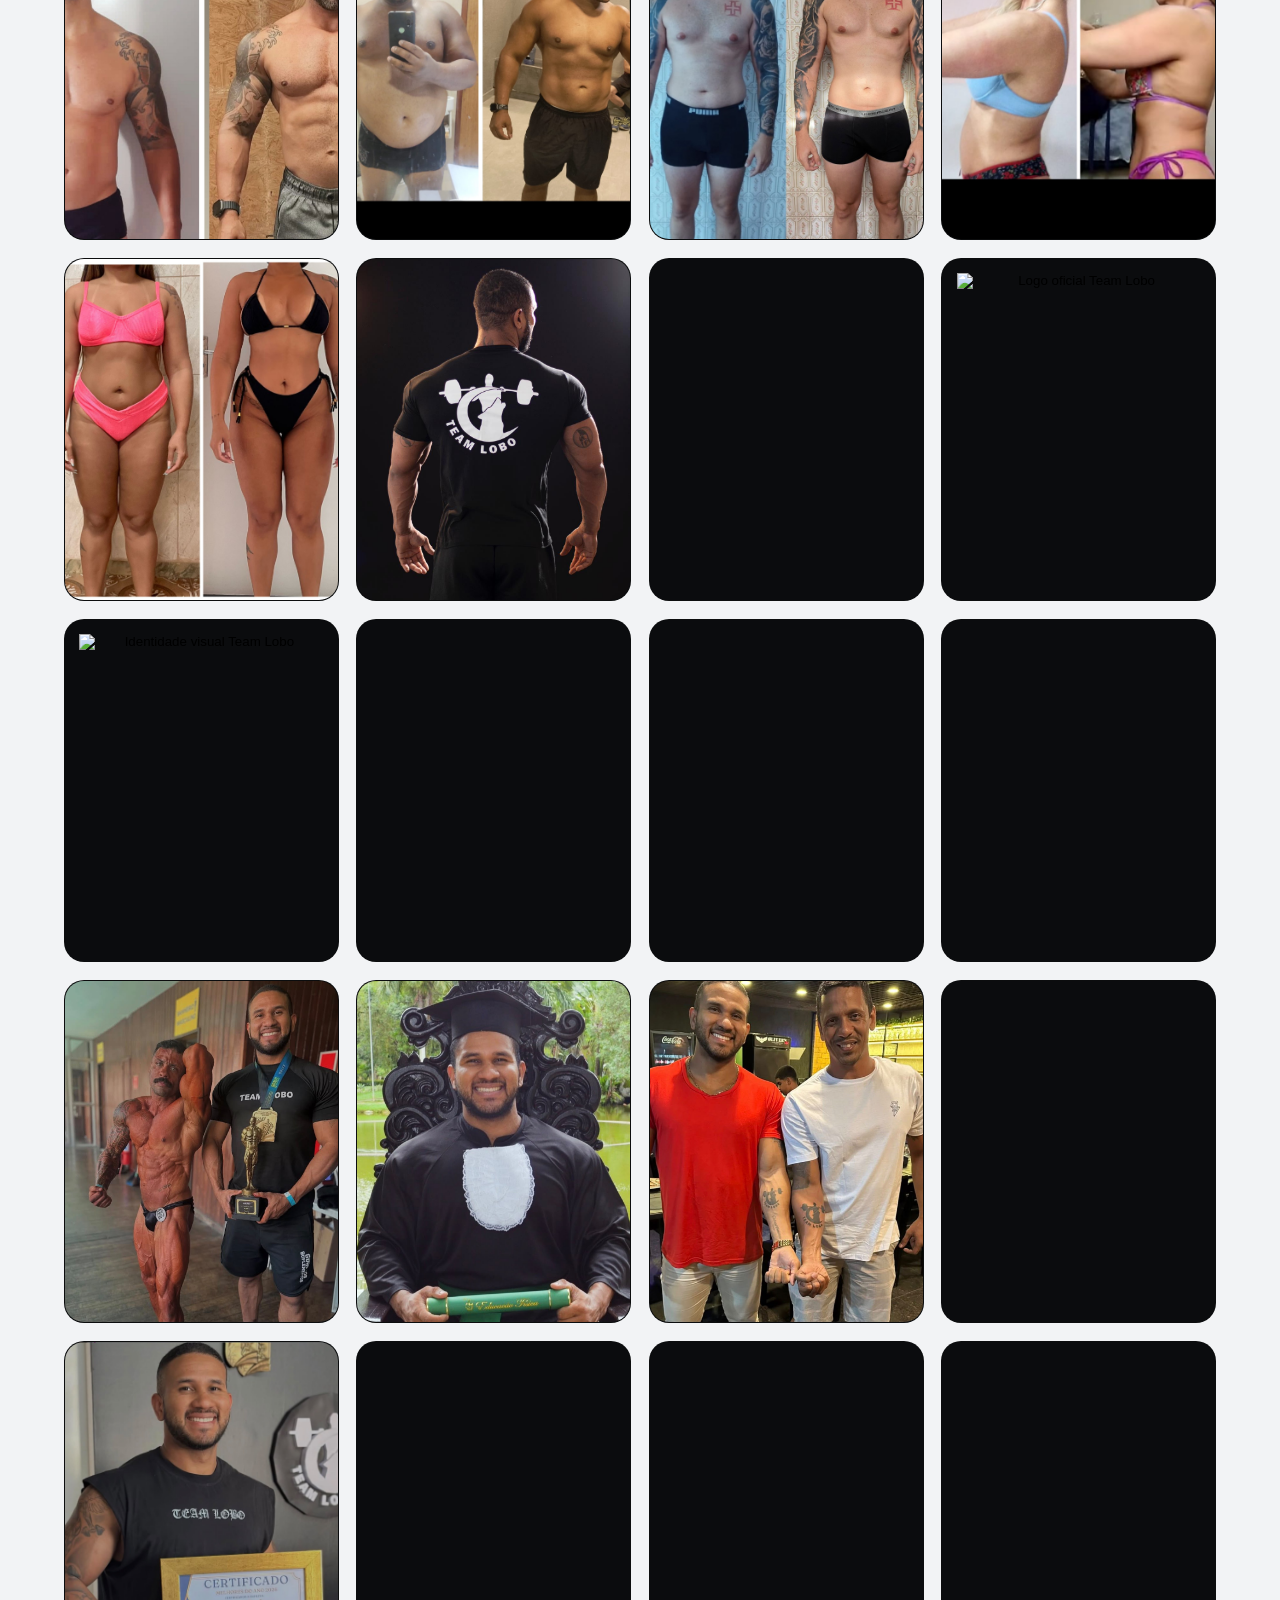
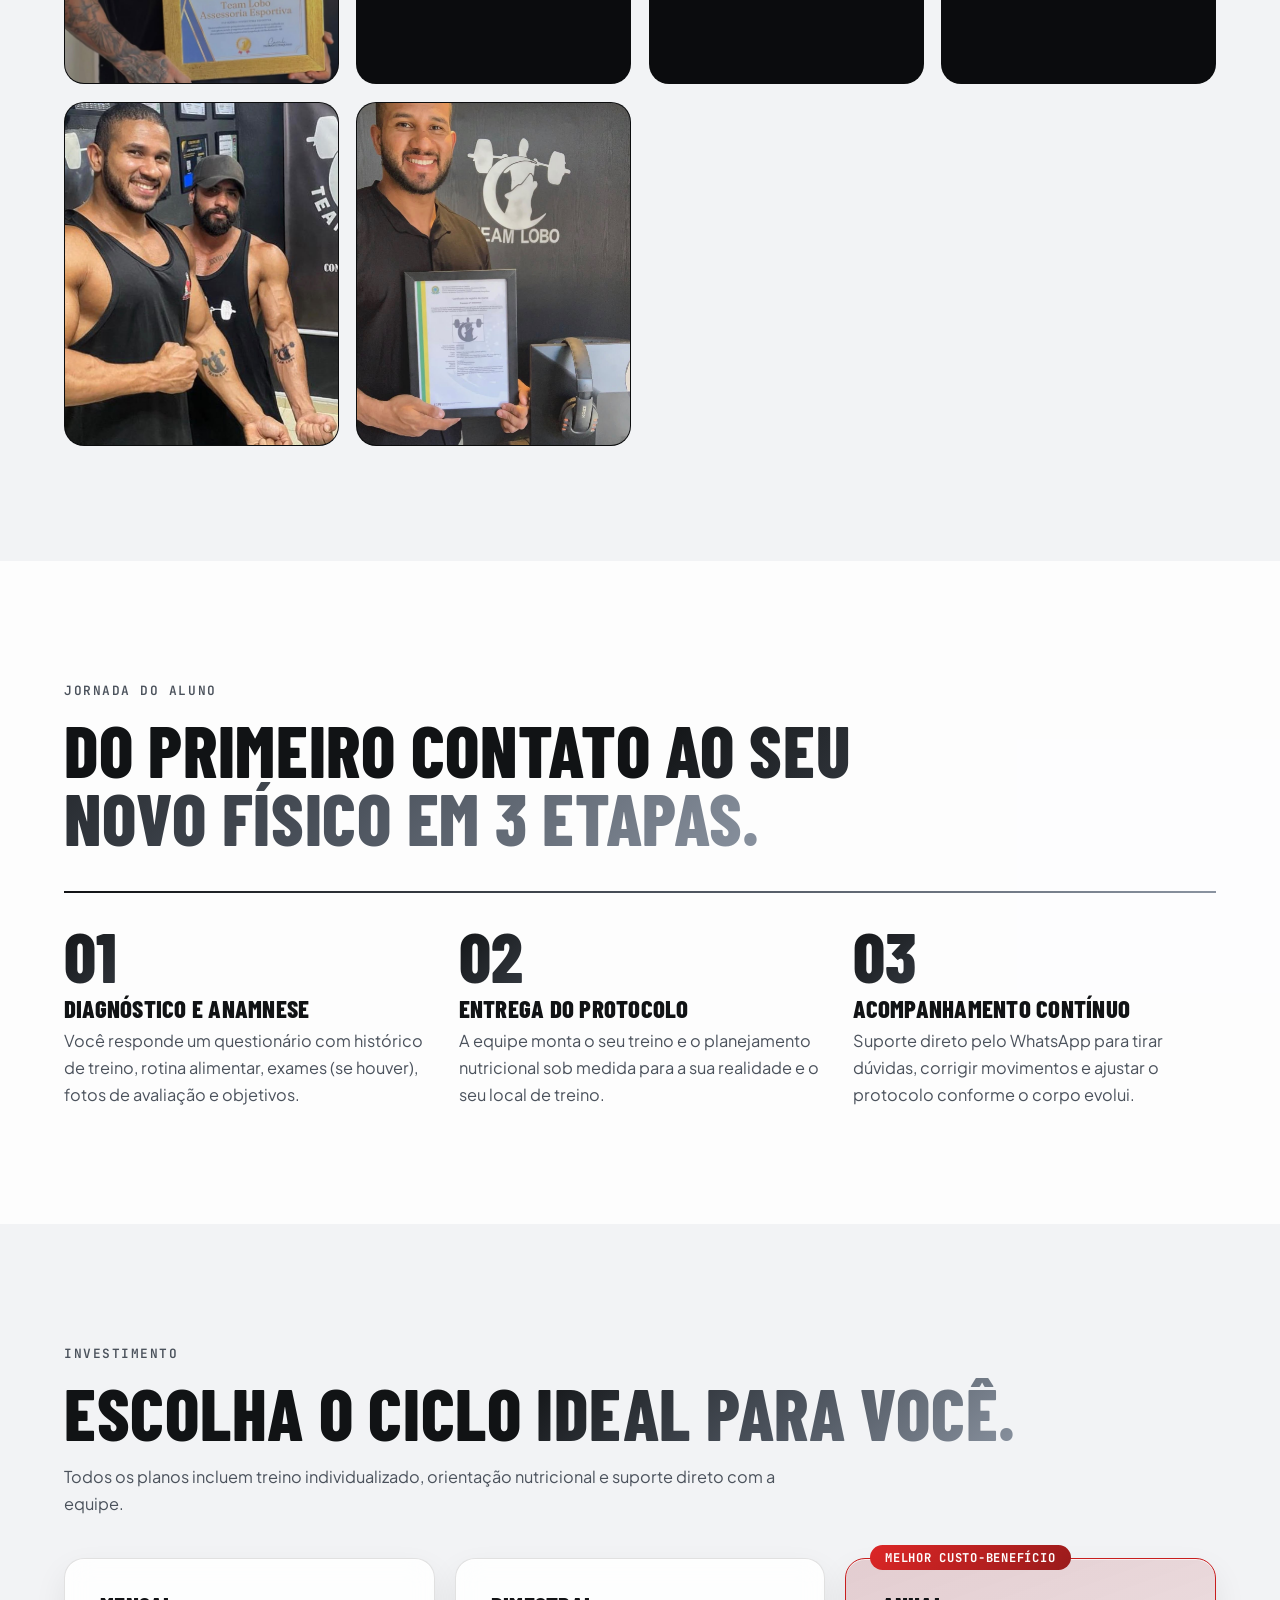
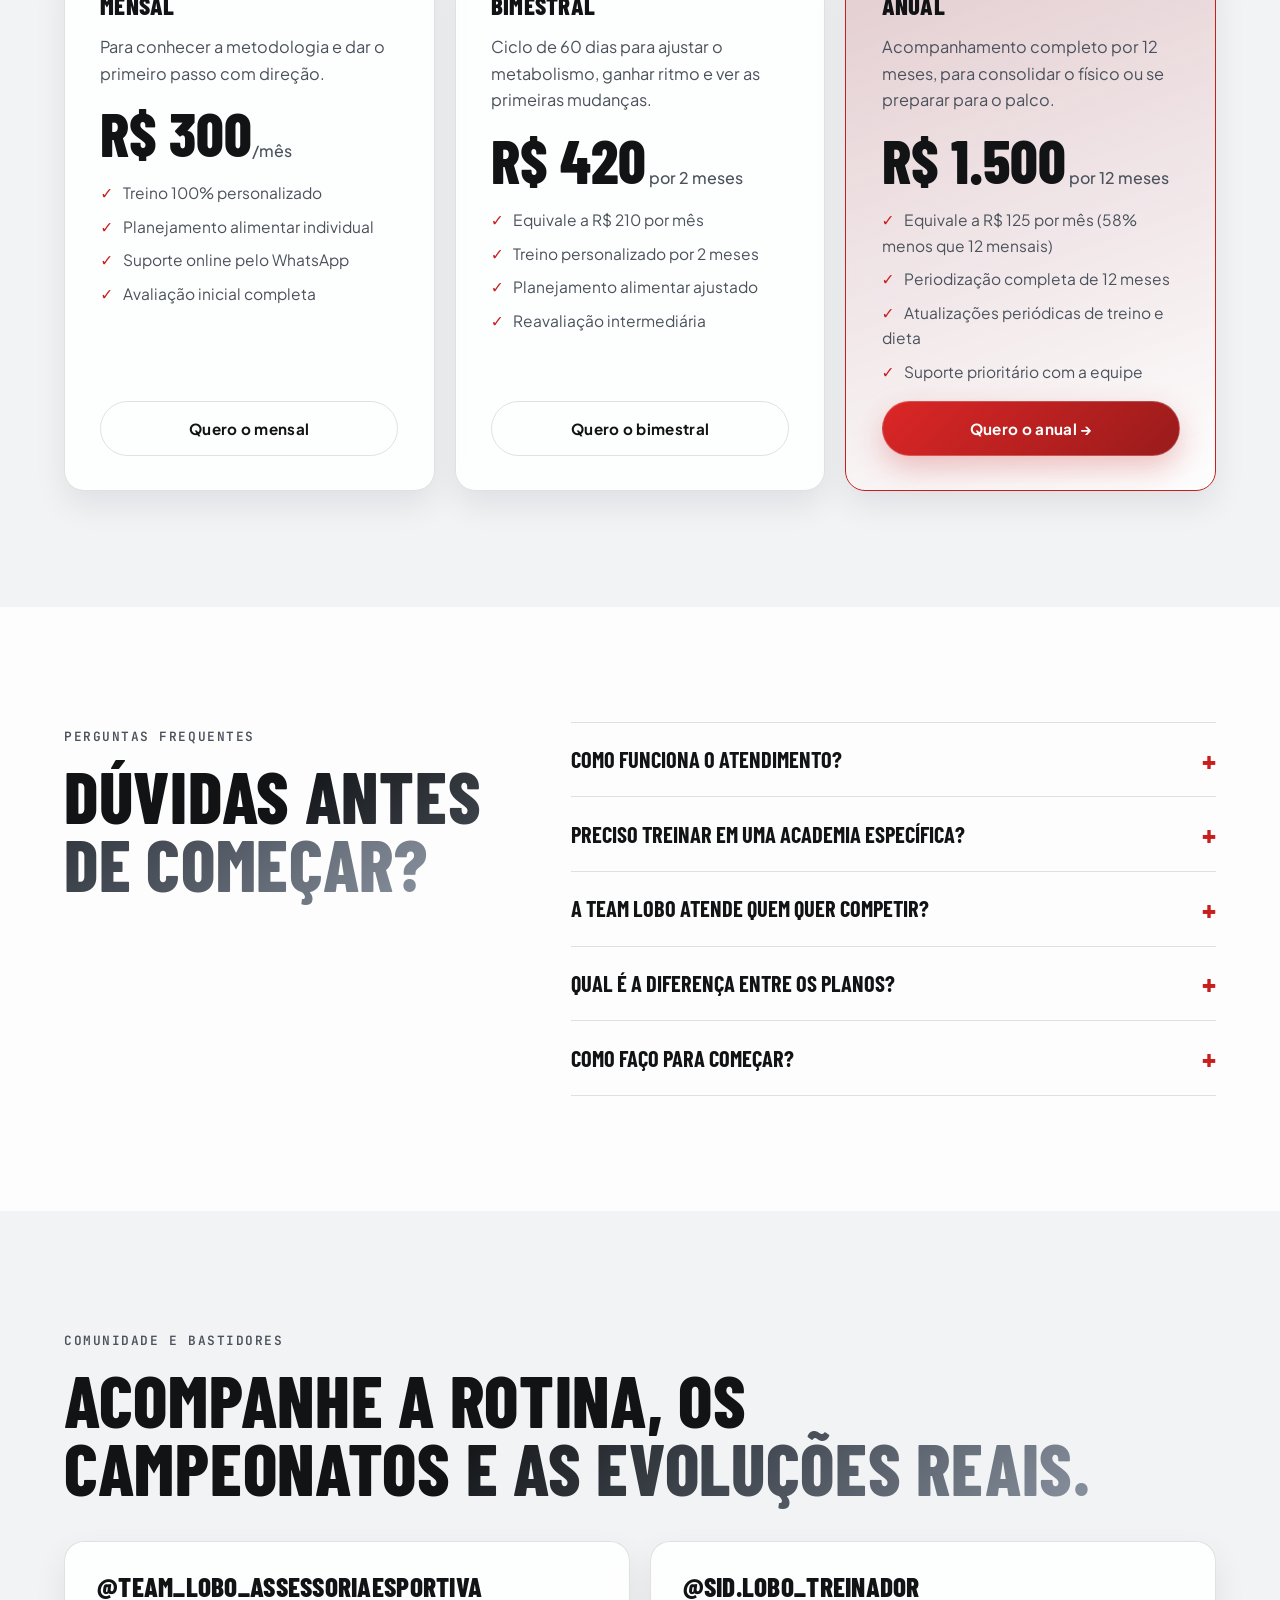
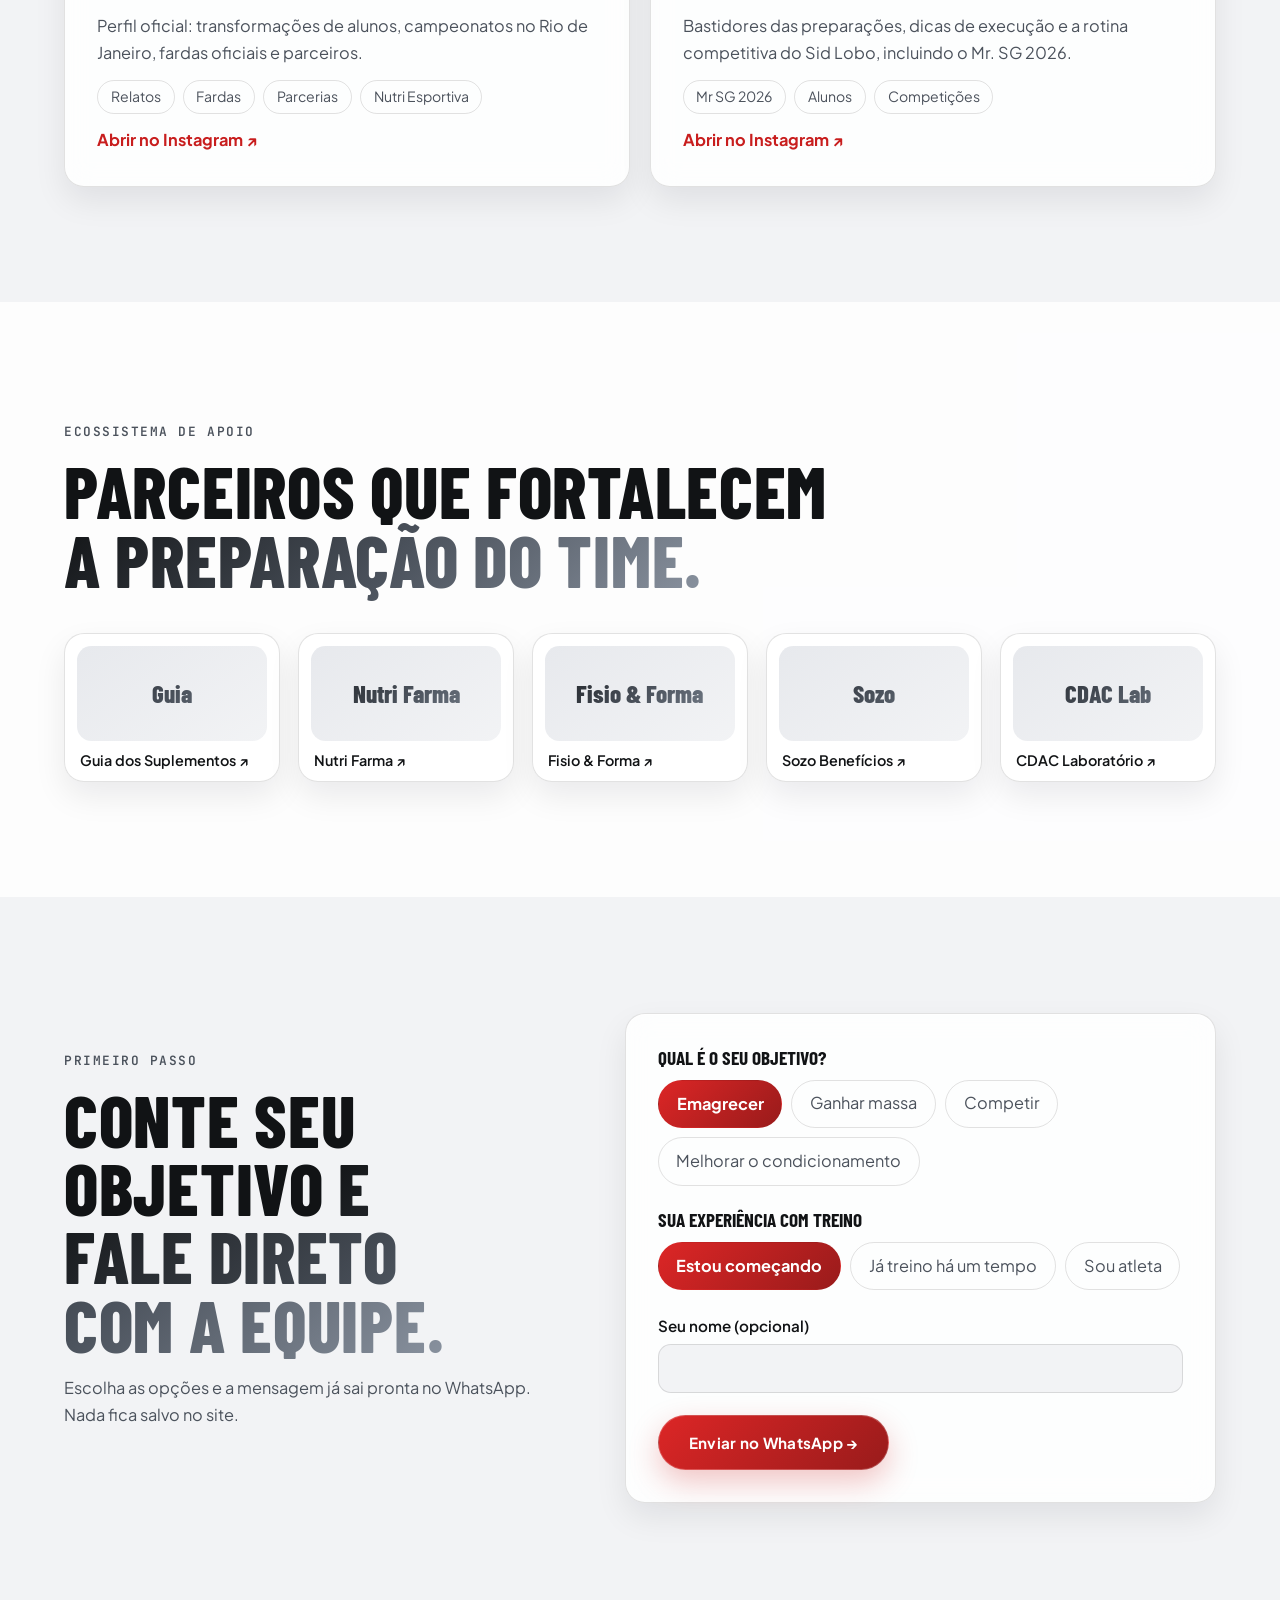
==== commit efb3ce9b: "Refactor hero section and update images" ====
--- a/index.html
+++ b/index.html
@@ -52,15 +52,9 @@
 
 <main id="conteudo">
   <!-- HERO COM PARALLAX 3D, SPOTLIGHT VERMELHO/PRATA E STAGGERED REVEAL -->
- <section class="hero-cinema" aria-label="Coleção Team Lobo">
-    <div class="hero-media" aria-hidden="true">
-      <video id="heroVideo" class="hero-video" autoplay muted loop playsinline poster="assets/teamlobo.jpg">
-        <source src="assets/Anúncio.mp4" type="video/mp4">
-      </video>
-      <div class="hero-zoom-fx"></div>
-      <div class="hero-scanlines"></div>
-      <canvas id="heroParticles" class="hero-particles"></canvas>
-      <div class="hero-vignette"></div>
+  <section class="hero" id="topo">
+    <div class="hero-bg" aria-hidden="true">
+      <img src="assets/img/IMG-20261125-WA0055.jpg" alt="" decoding="async">
     </div>
     <!-- Emblema Geométrico do Lobo em Camadas -->
     <svg class="wolf-emblem" viewBox="0 0 400 400" aria-hidden="true">
@@ -82,7 +76,7 @@
     <div class="wrap">
       <div>
         <span class="tag bio-tag"><span class="pulse-dot" aria-hidden="true"></span>RIO DE JANEIRO • MARCA REGISTRADA INPI</span>
-        <h1 class="hero-title" data-split>TREINAMENTO COM CIÊNCIA <span class="chrome">DISCIPLINA</span> É RESULTADO <span class="red-accent">REAL.</span></h1>
+        <h1 class="hero-title" data-split>TREINAMENTO COM CIÊNCIA, <span class="chrome">DISCIPLINA</span> E RESULTADO <span class="red-accent">REAL.</span></h1>
         <p class="lead">Acompanhamento individualizado criado por Sid Lobo. Treino, nutrição esportiva e suporte contínuo para quem quer emagrecer, construir um físico estético ou subir nos palcos para competir.</p>
         <div class="cta">
           <a class="btn mag shimmer" data-wa="Olá, vim pelo site e gostaria de iniciar minha consultoria." href="#contato">INICIAR CONSULTORIA NO WHATSAPP →</a>
@@ -93,7 +87,7 @@
       <div class="plate" id="hero-plate">
         <div class="hero-spotlight" aria-hidden="true"></div>
         <div class="logo" id="hero-stage">
-          <img id="hero-slide-img" src="assets/img/IMG-20261125-WA0055.jpg" alt="Sid Lobo — Bicampeão Estadual e Head Coach Team Lobo" width="800" height="1000" fetchpriority="high">
+          <img id="hero-slide-img" src="assets/img/IMG-20261125-WA0057.jpg" alt="Sid Lobo — Bicampeão Estadual e Head Coach Team Lobo" width="800" height="1000" fetchpriority="high">
           <div class="hero-hud">
             <span class="hud-pill" id="hero-hud-tag">HEAD COACH • SID LOBO</span>
             <div class="hud-dots" id="hero-hud-dots" aria-label="Alternar foto do treinador"></div>
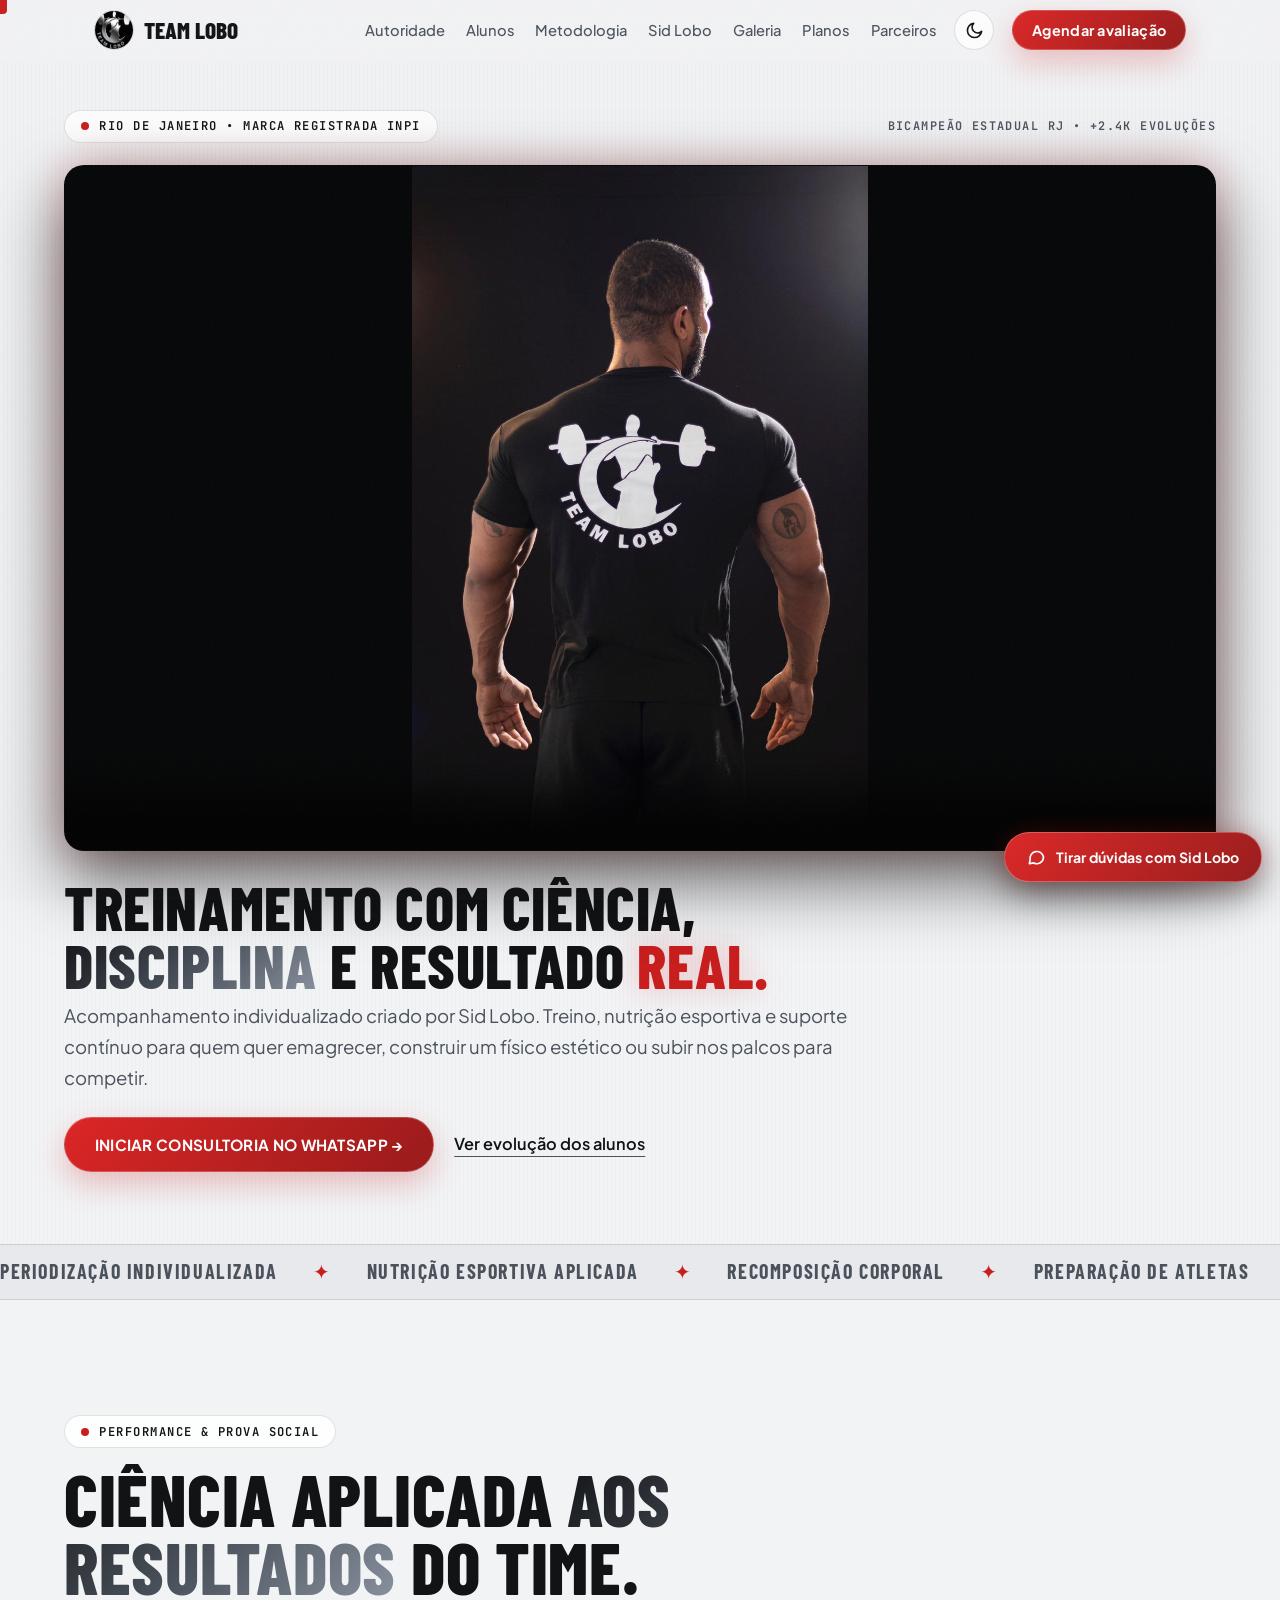
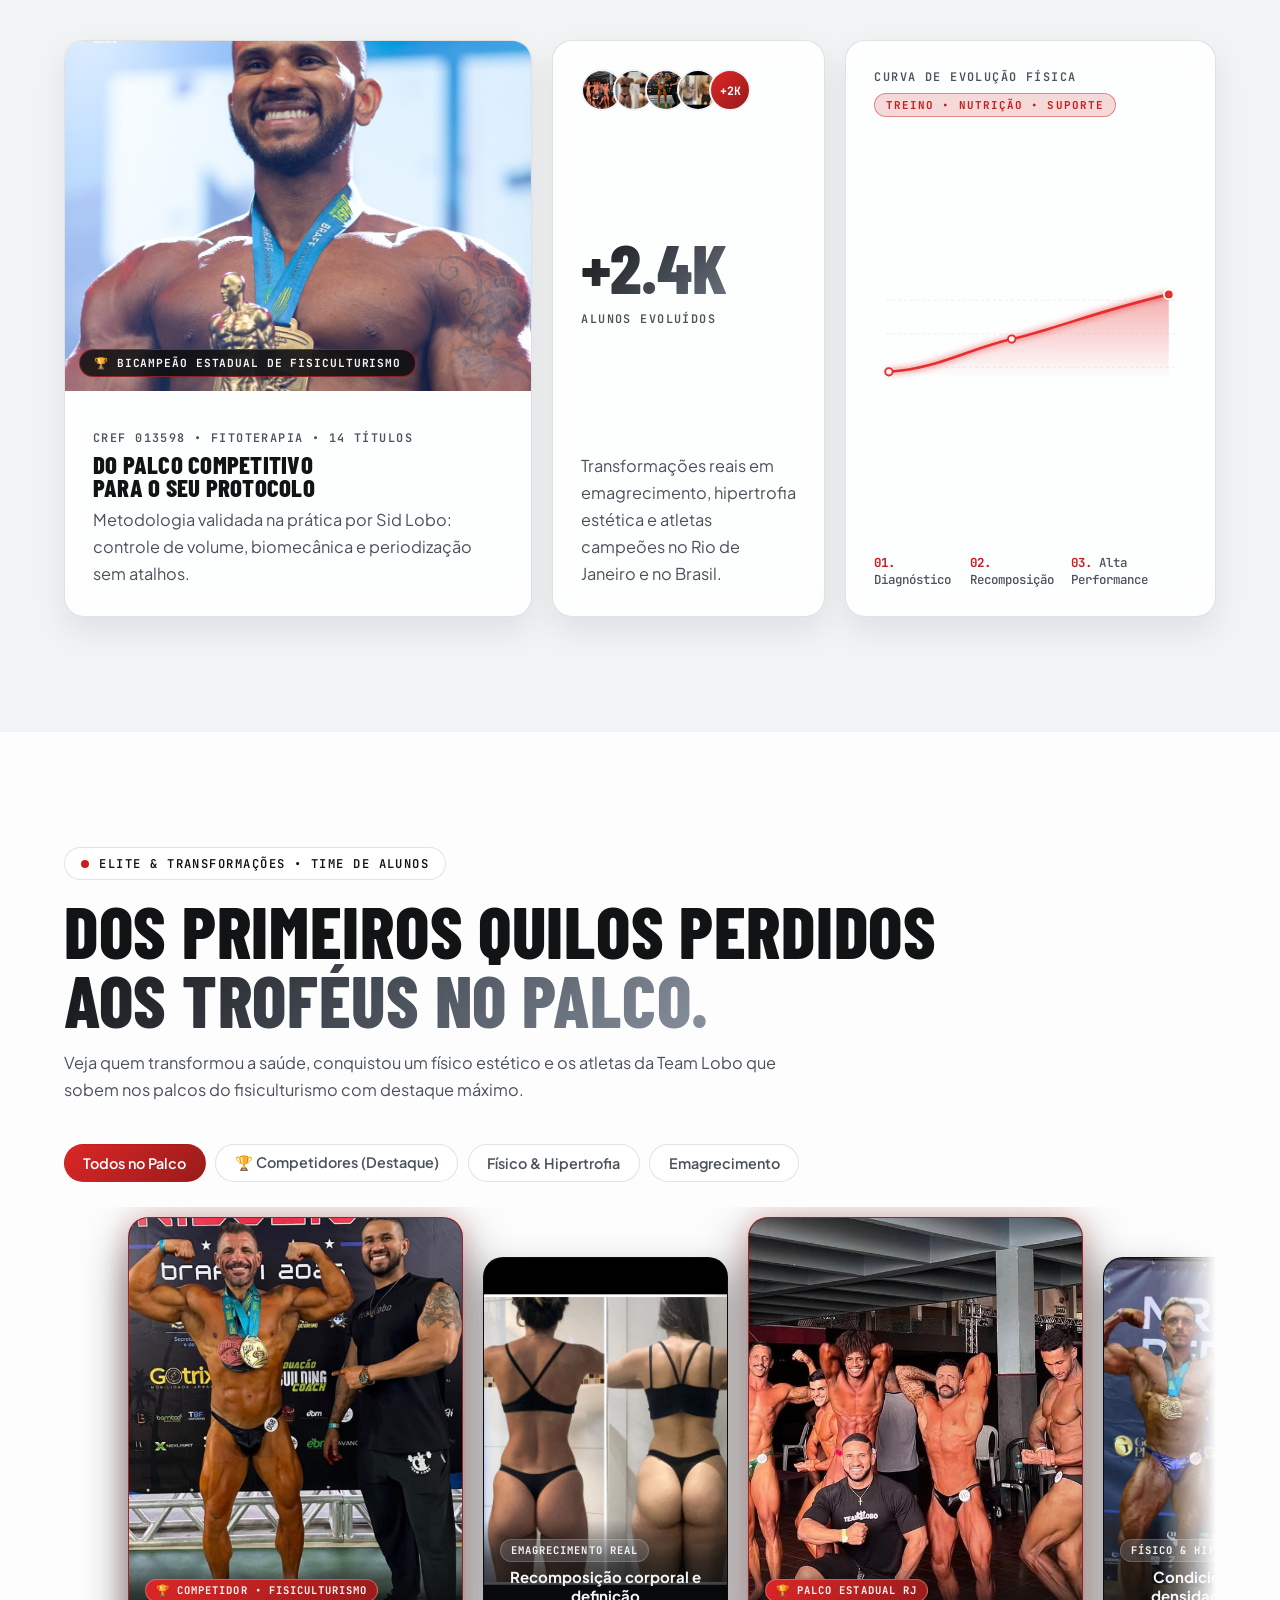
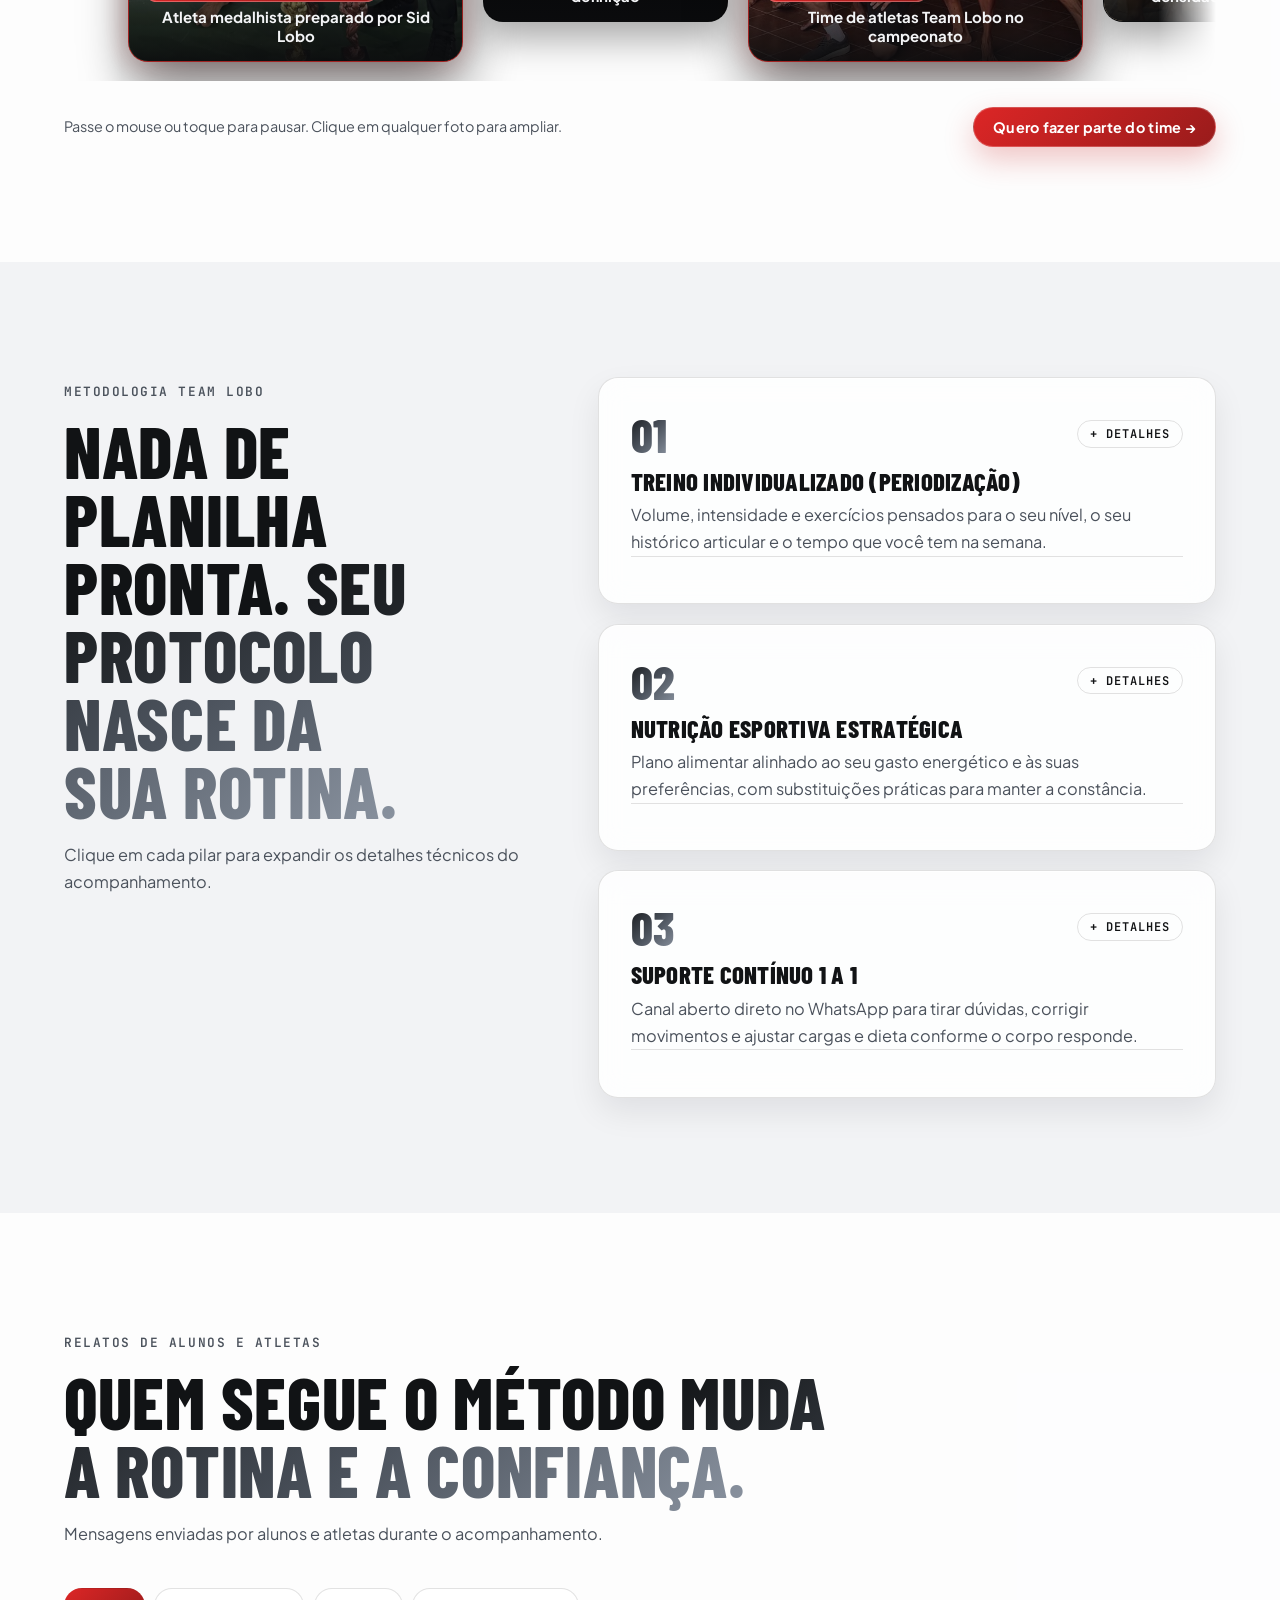
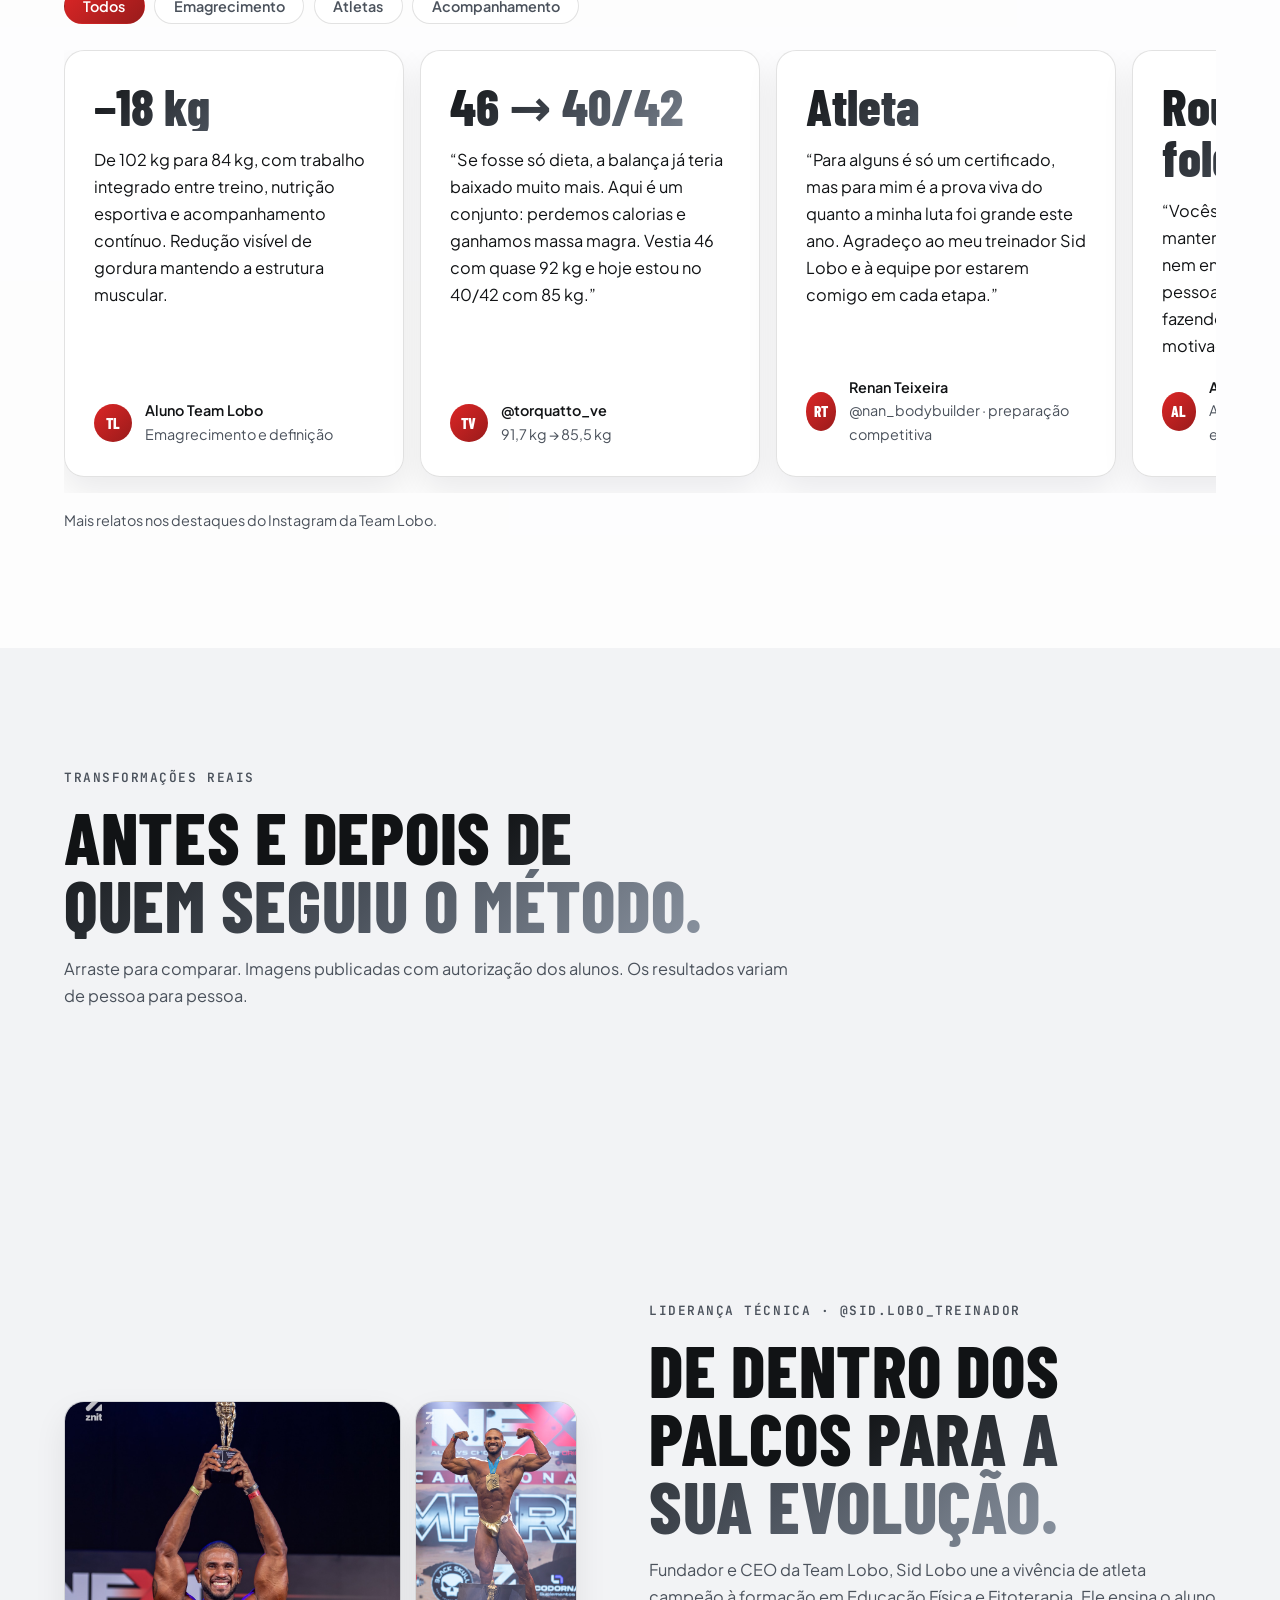
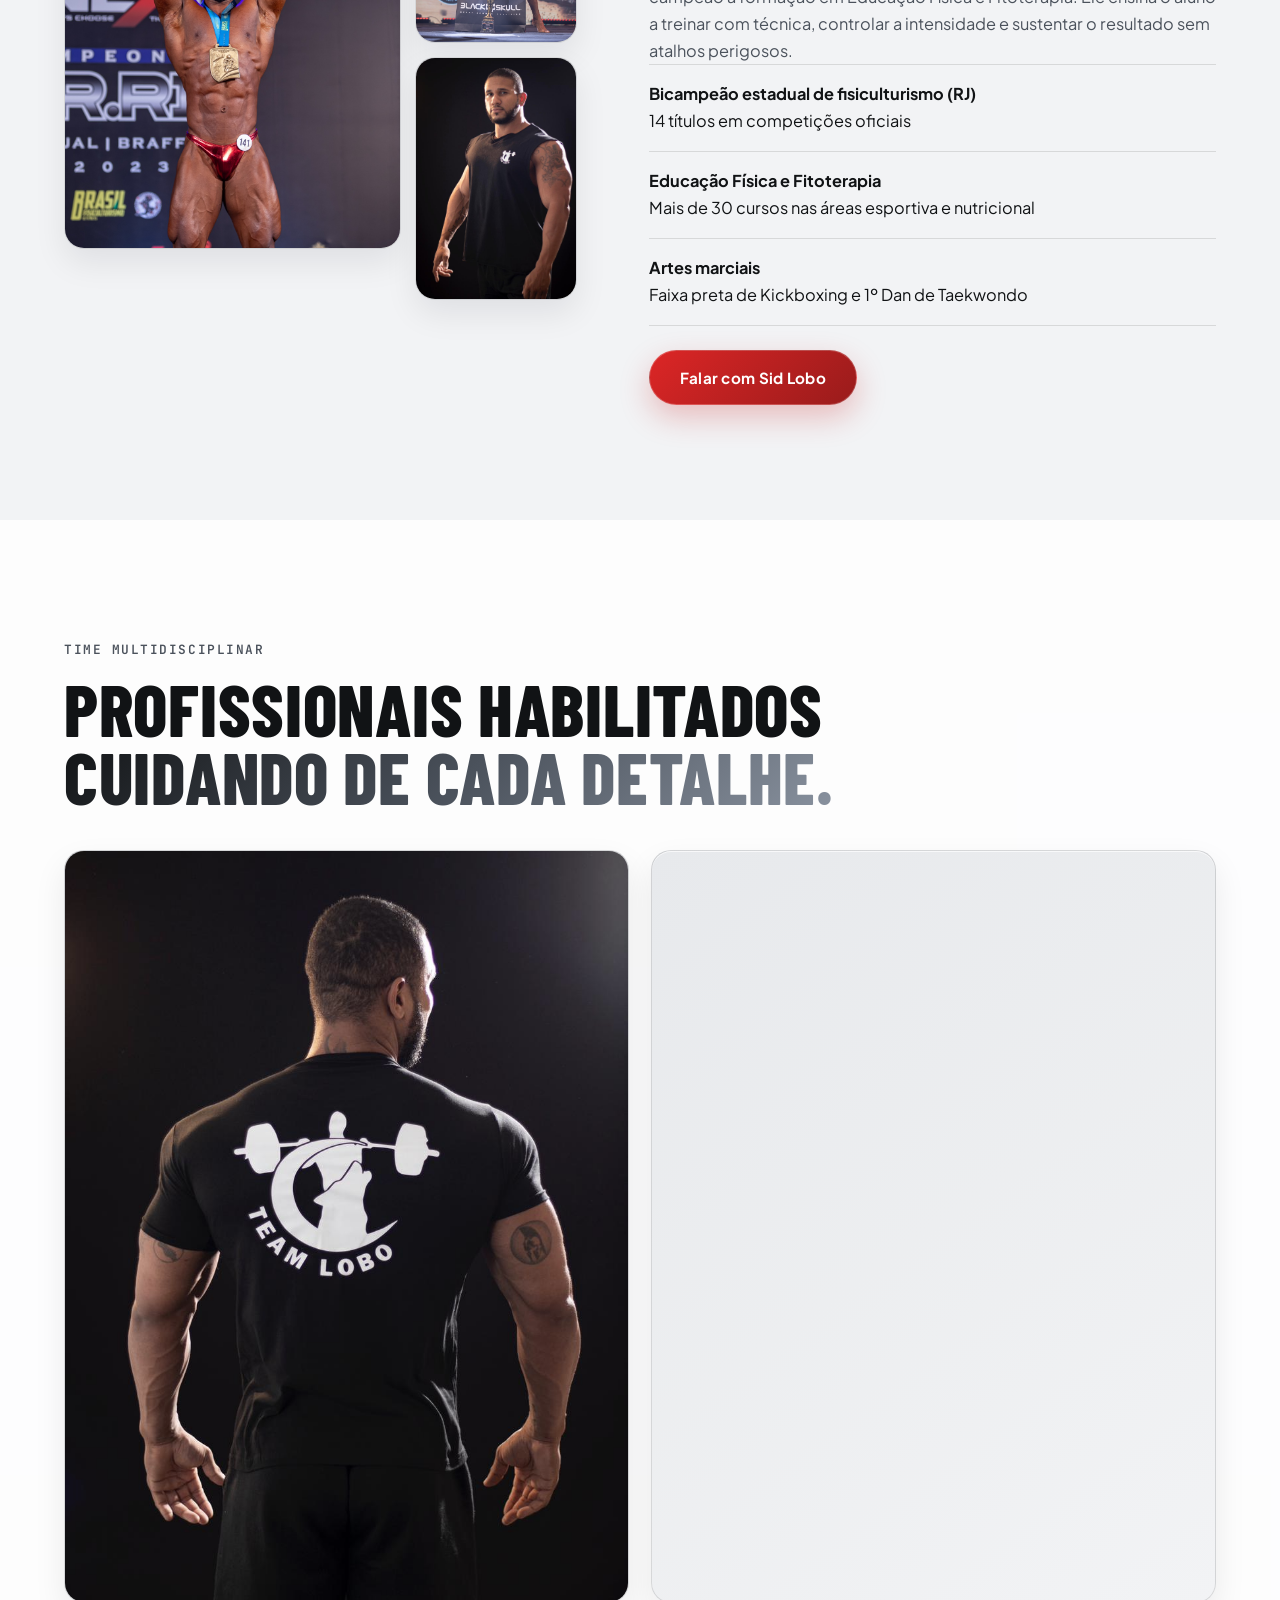
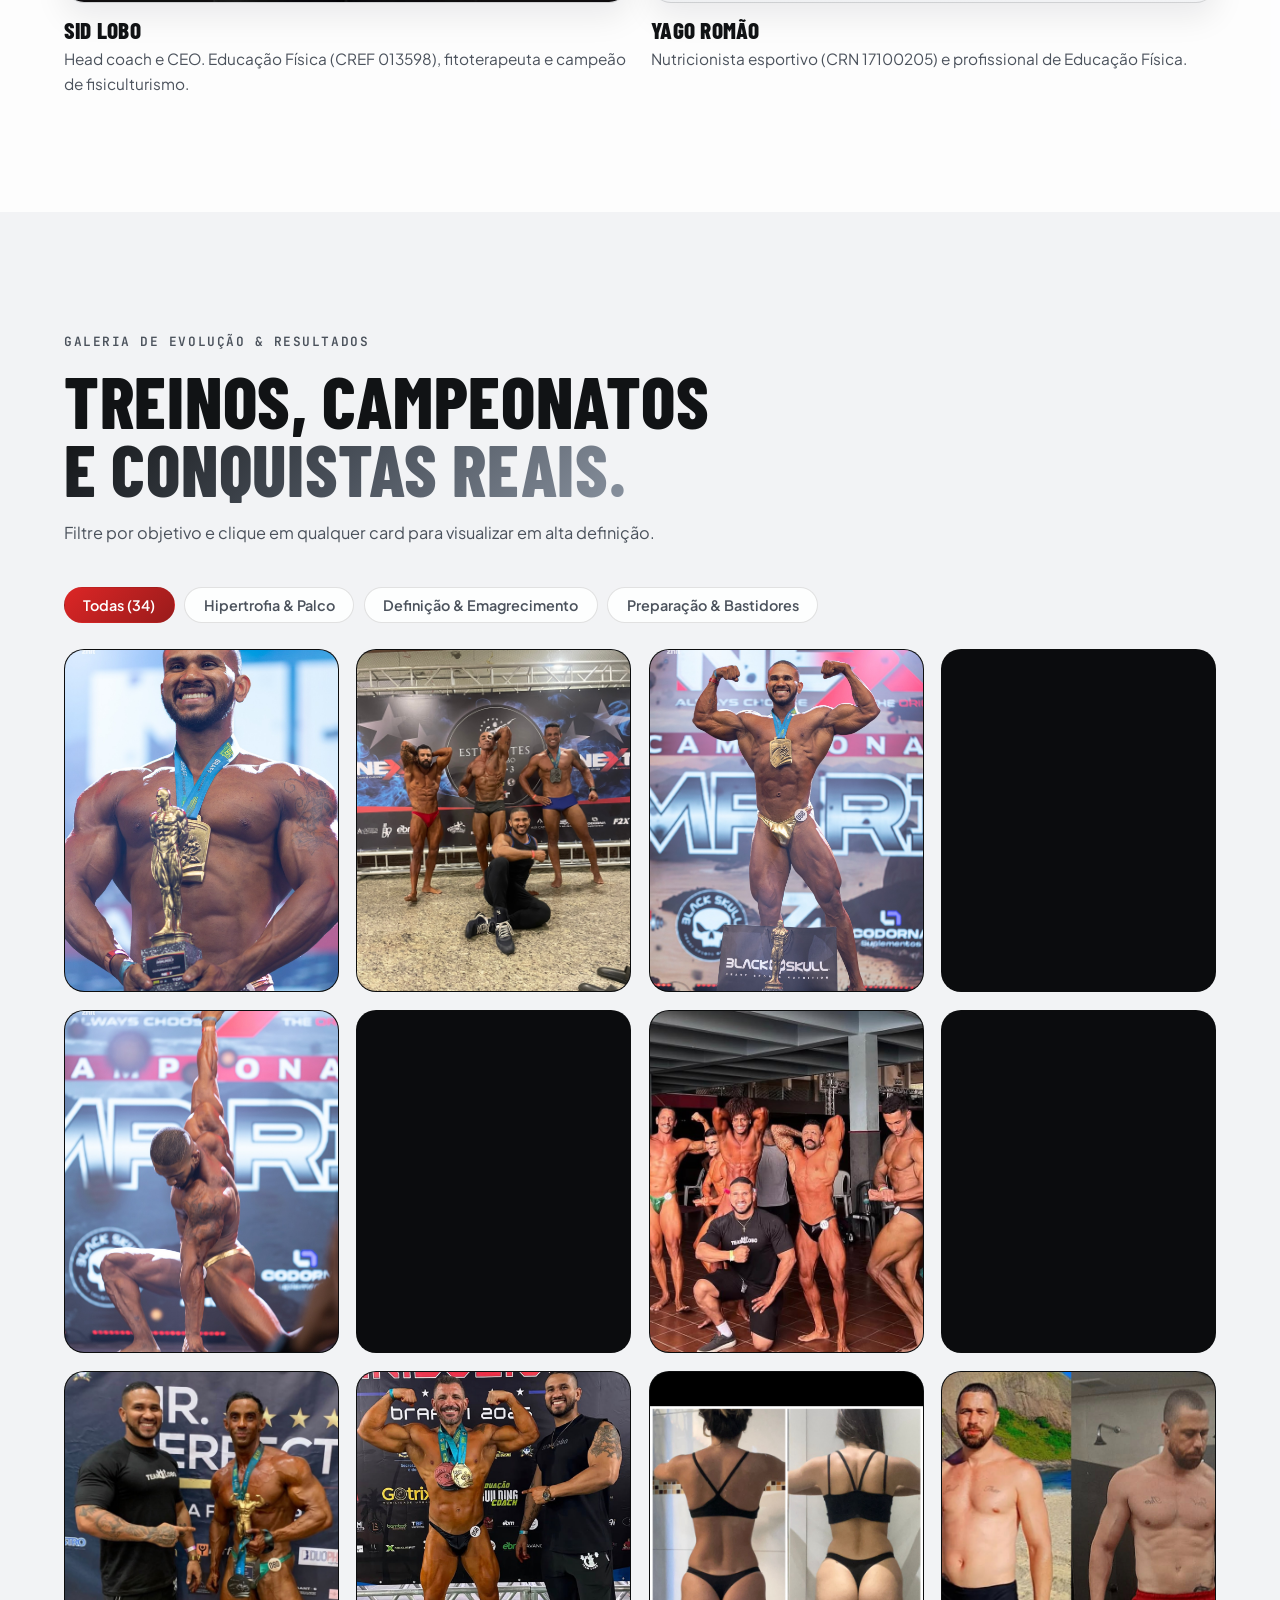
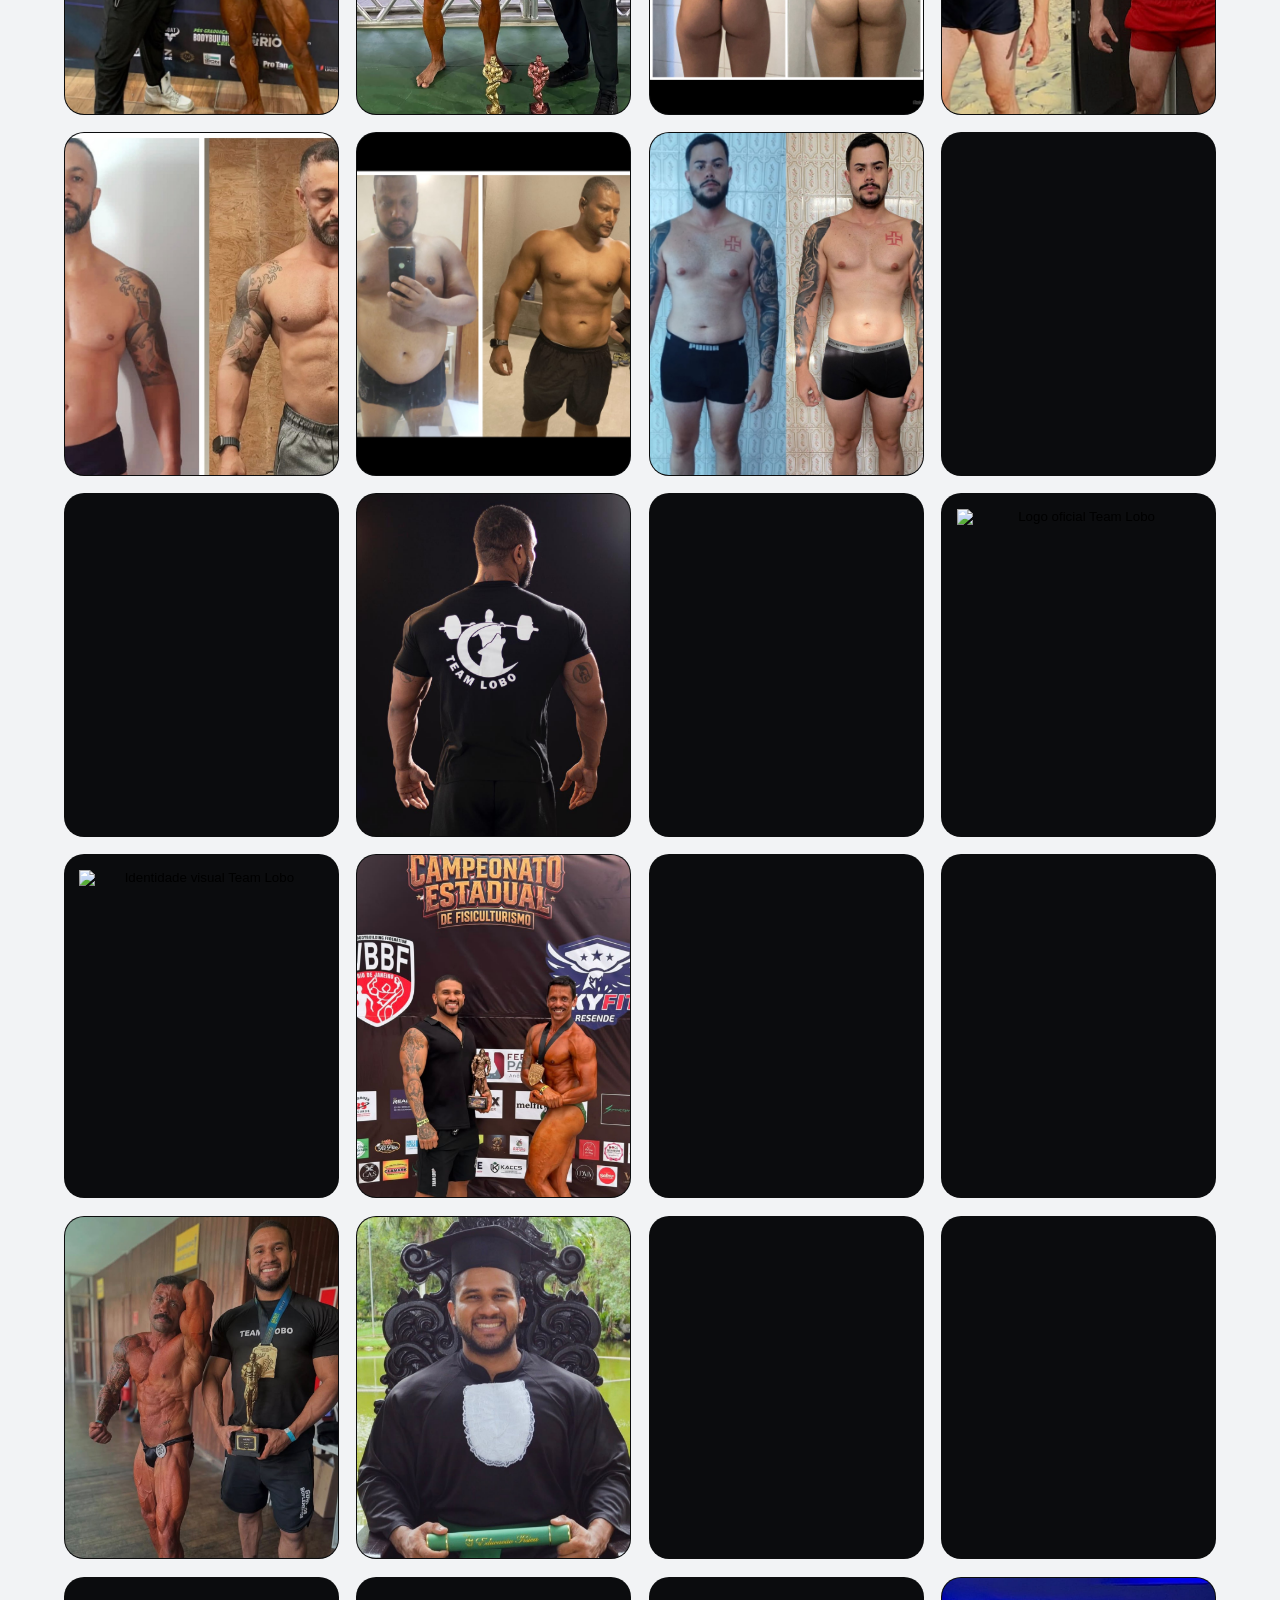
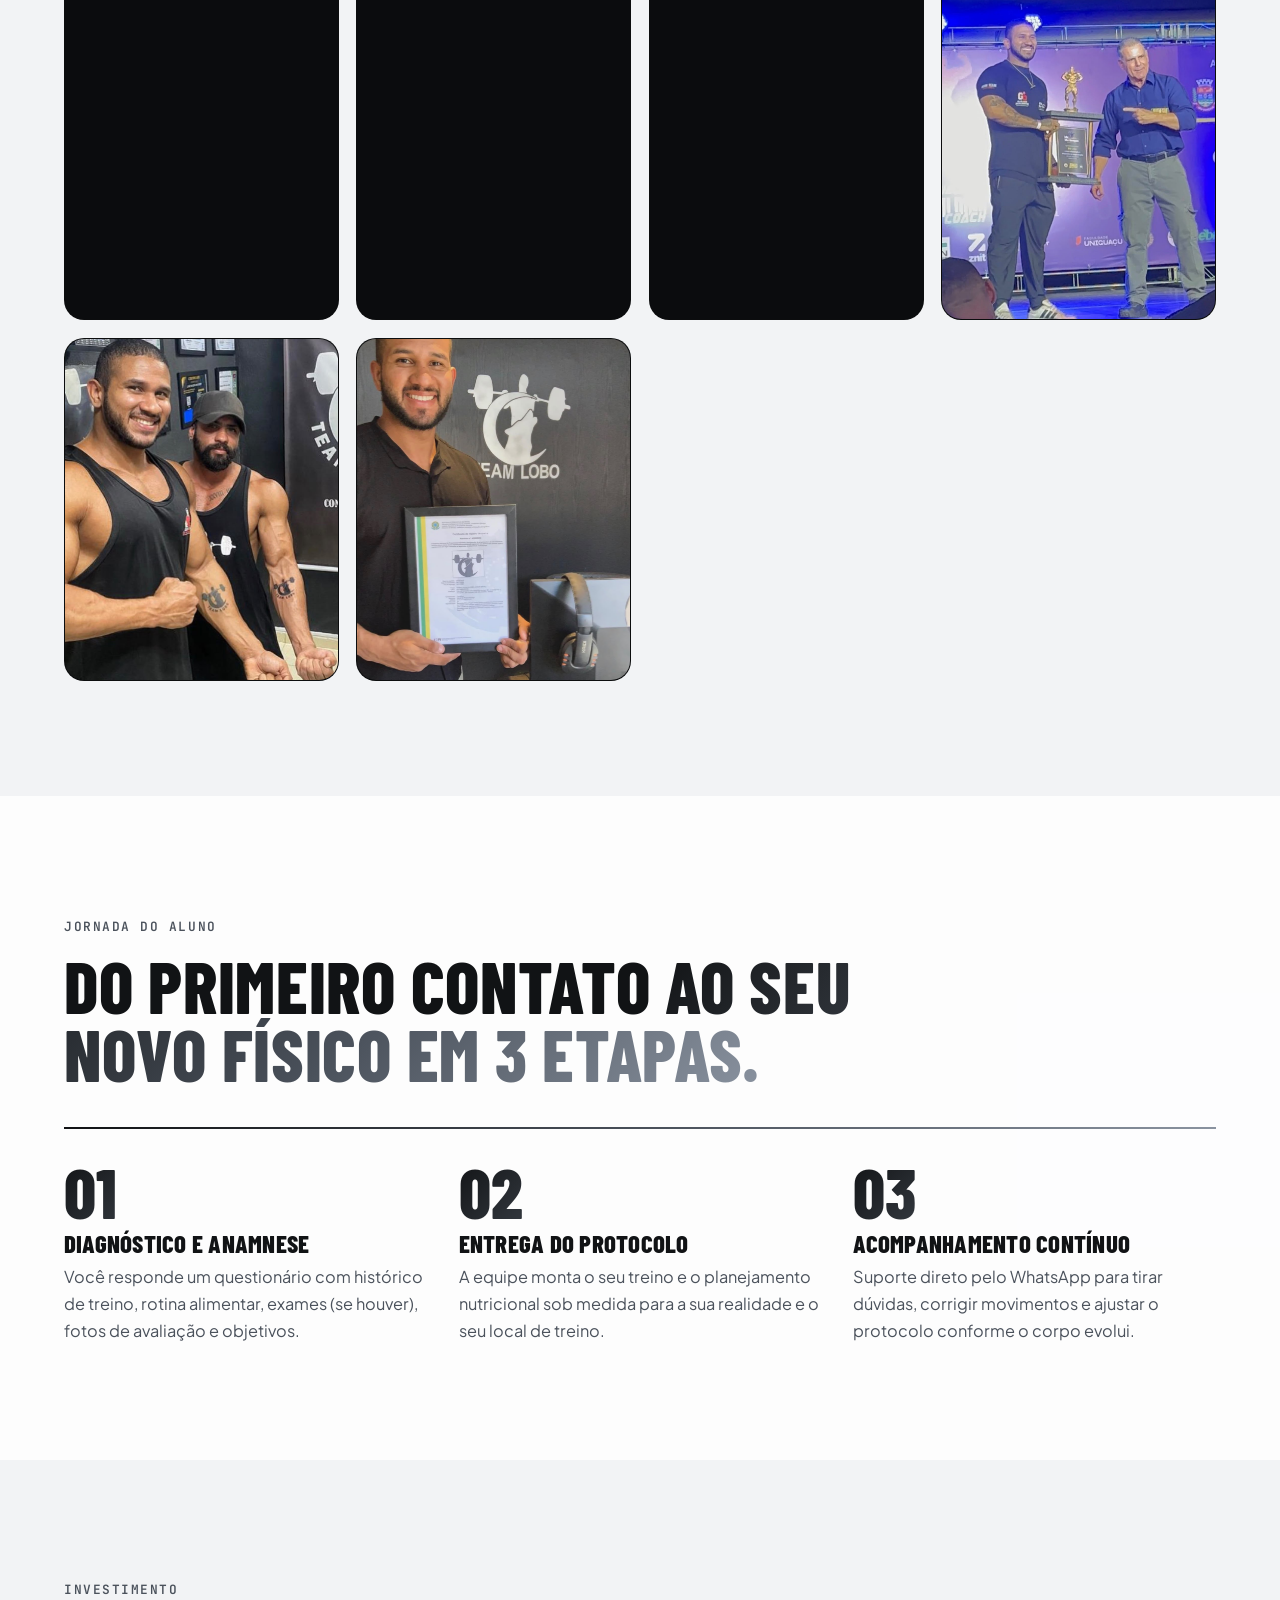
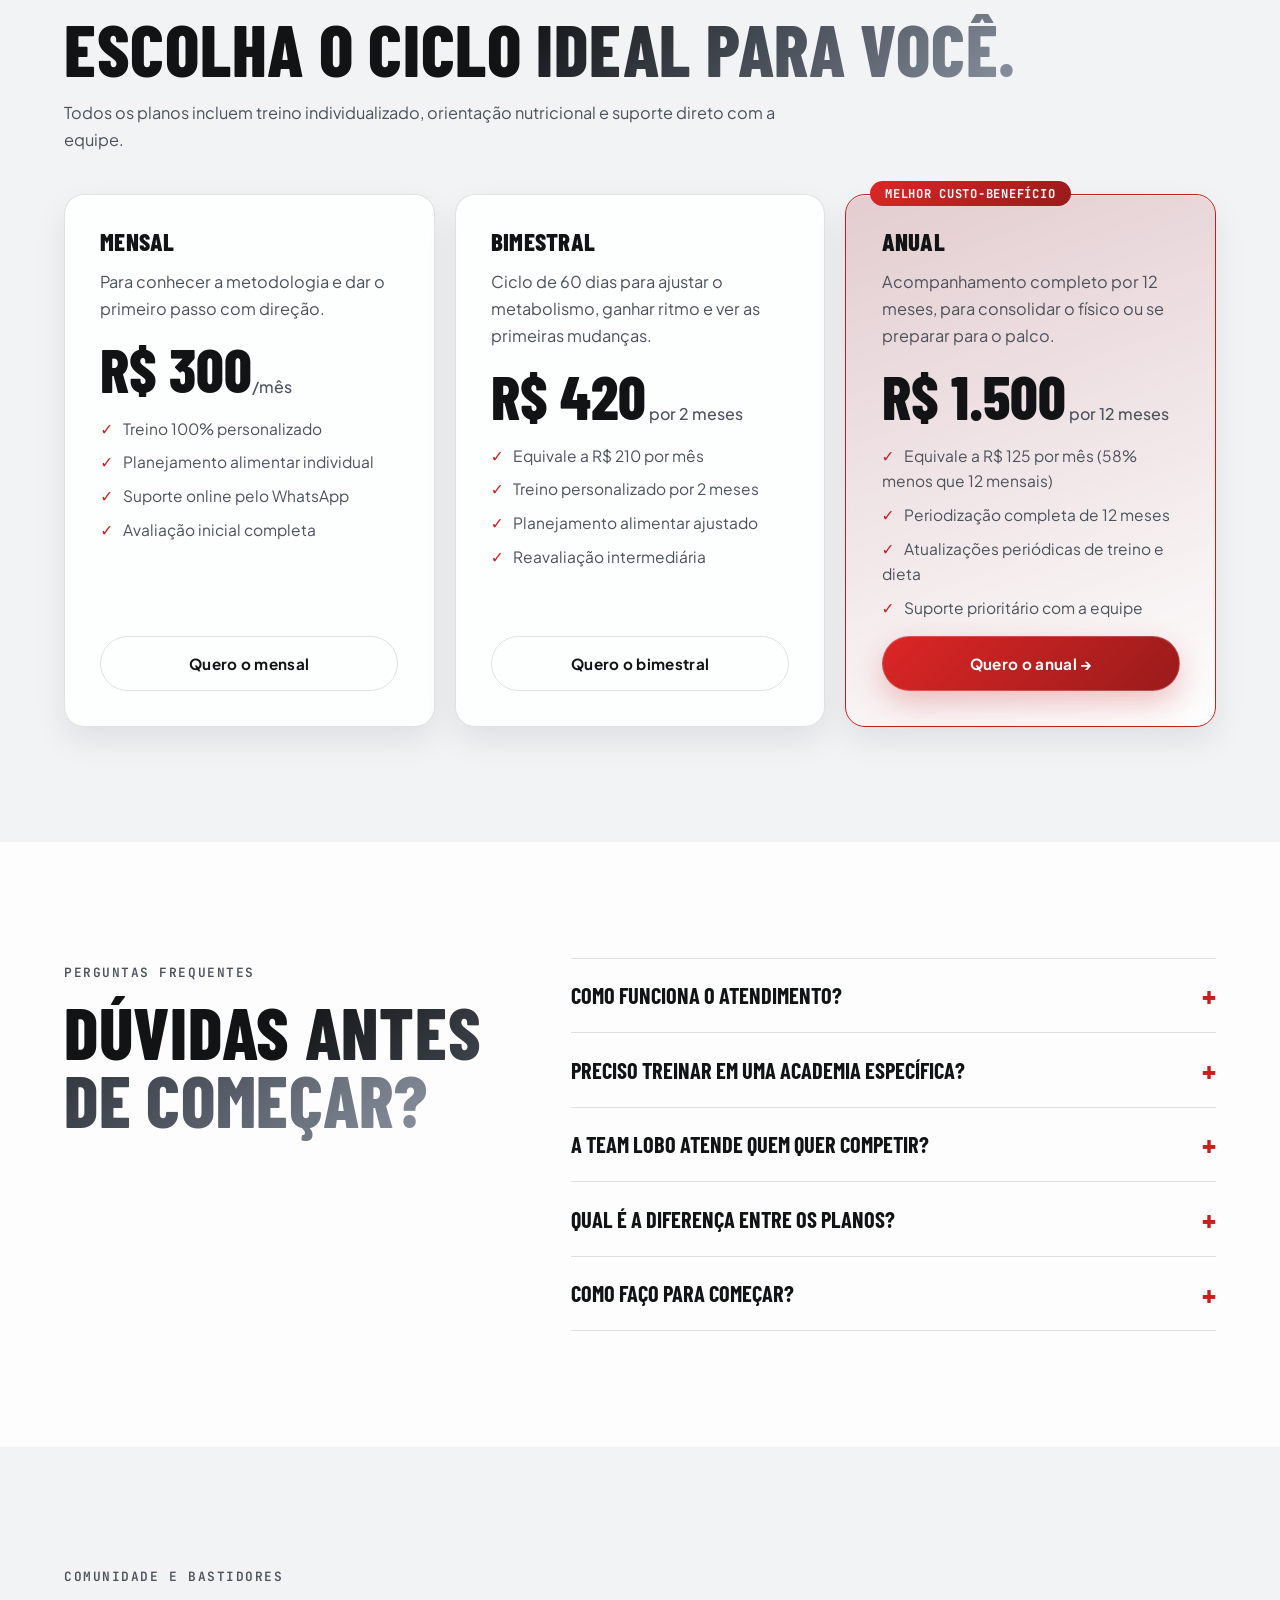
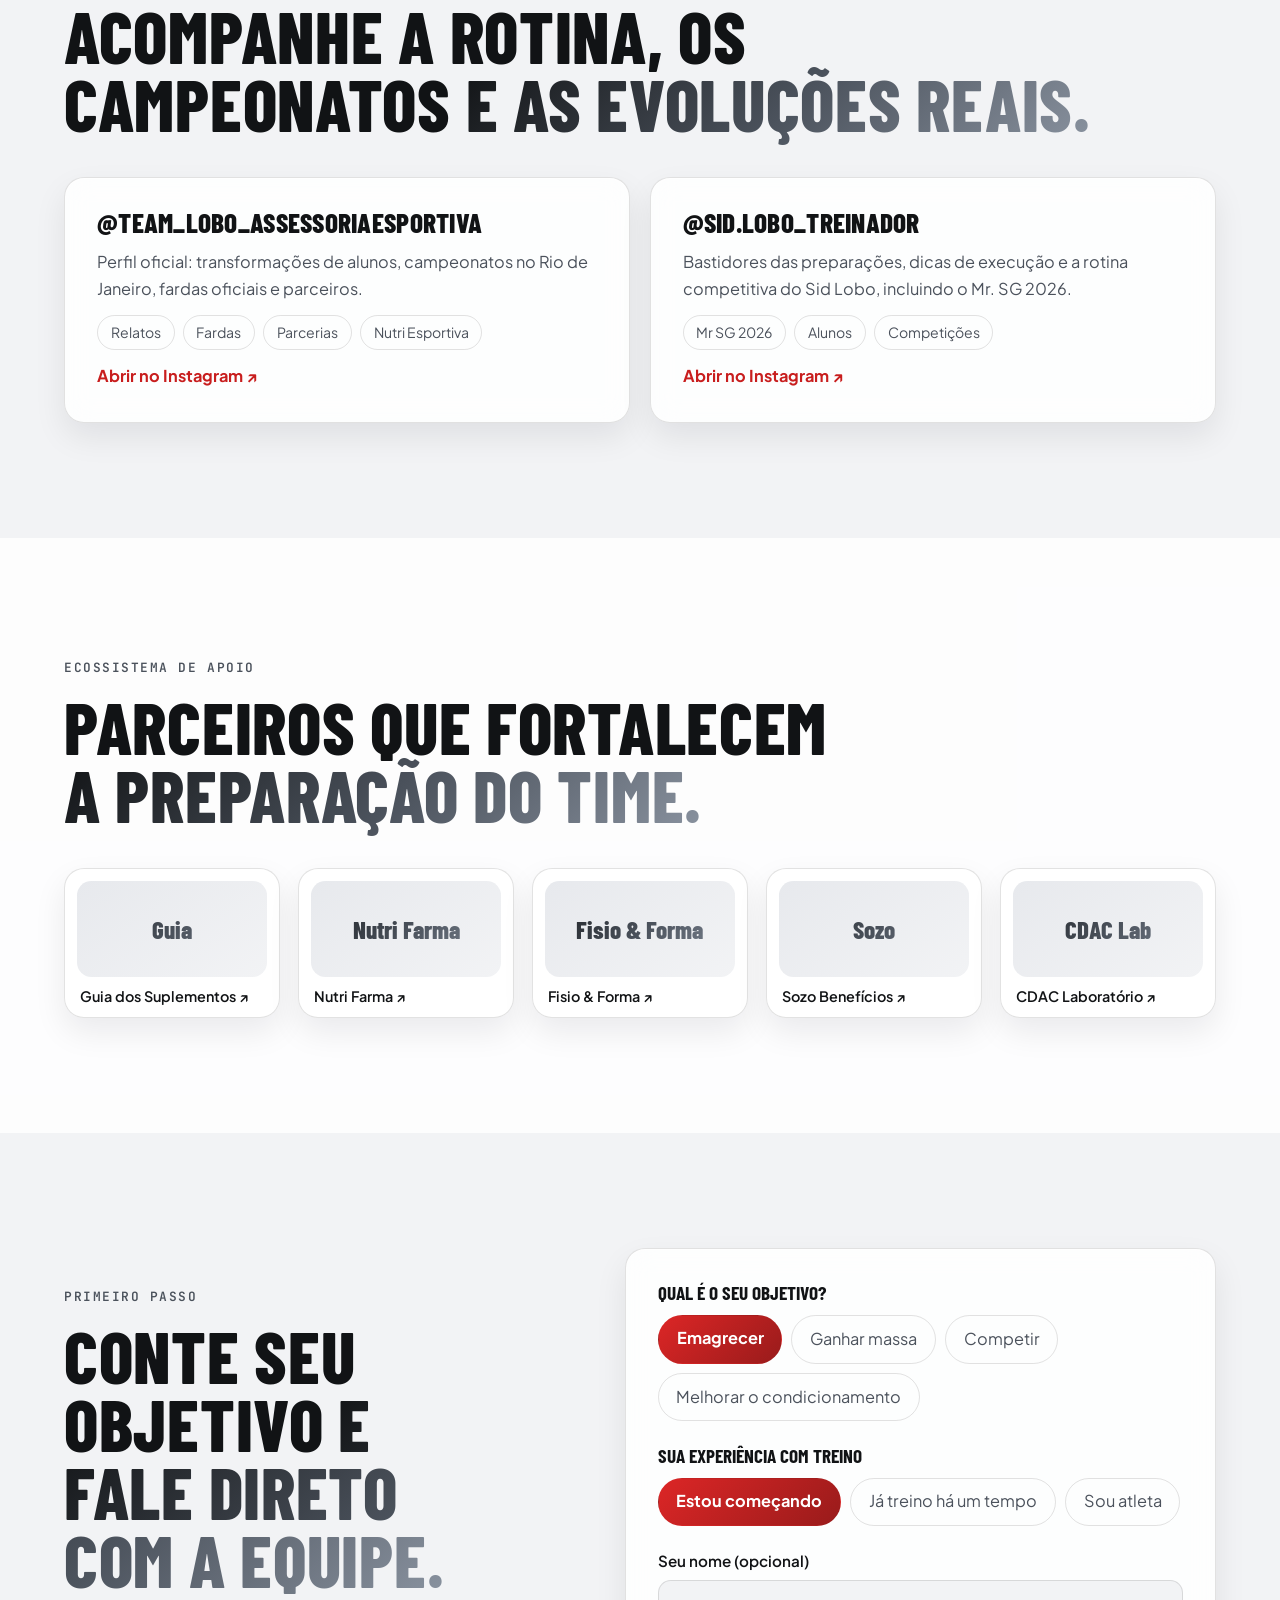
==== commit 0becd89d: "Replace hero section with video announcement" ====
--- a/index.html
+++ b/index.html
@@ -51,51 +51,31 @@
 </header>
 
 <main id="conteudo">
-  <!-- HERO COM PARALLAX 3D, SPOTLIGHT VERMELHO/PRATA E STAGGERED REVEAL -->
-  <section class="hero" id="topo">
-    <div class="hero-bg" aria-hidden="true">
-      <img src="assets/img/IMG-20261125-WA0055.jpg" alt="" decoding="async">
-    </div>
-    <!-- Emblema Geométrico do Lobo em Camadas -->
-    <svg class="wolf-emblem" viewBox="0 0 400 400" aria-hidden="true">
-      <g class="wolf-layer-back" fill="none" stroke="currentColor" stroke-width="1.2">
-        <polygon points="200,24 345,108 345,292 200,376 55,292 55,108"/>
-        <polygon points="200,52 320,122 320,278 200,348 80,278 80,122"/>
-      </g>
-      <g class="wolf-layer-front" fill="none" stroke="currentColor" stroke-width="1.6">
-        <polygon points="118,86 154,148 106,184"/>
-        <polygon points="282,86 246,148 294,184"/>
-        <polygon points="154,148 200,132 246,148 274,218 200,316 126,218"/>
-        <polyline points="154,196 178,206 164,218"/>
-        <polyline points="246,196 222,206 236,218"/>
-        <polygon points="184,254 216,254 200,276"/>
-      </g>
-    </svg>
-    <span class="mark" aria-hidden="true">LOBO</span>
-
-    <div class="wrap">
-      <div>
-        <span class="tag bio-tag"><span class="pulse-dot" aria-hidden="true"></span>RIO DE JANEIRO • MARCA REGISTRADA INPI</span>
-        <h1 class="hero-title" data-split>TREINAMENTO COM CIÊNCIA, <span class="chrome">DISCIPLINA</span> E RESULTADO <span class="red-accent">REAL.</span></h1>
-        <p class="lead">Acompanhamento individualizado criado por Sid Lobo. Treino, nutrição esportiva e suporte contínuo para quem quer emagrecer, construir um físico estético ou subir nos palcos para competir.</p>
+  <!-- HERO COM VÍDEO ANÚNCIO.MP4 -->
+  <section class="hero" id="topo" style="padding-block:clamp(1.75rem,4vw,3rem) clamp(3rem,6vw,4.5rem);">
+    <div class="wrap" style="grid-template-columns:1fr;gap:1.35rem;">
+      <div style="display:flex;align-items:center;justify-content:space-between;flex-wrap:wrap;gap:.75rem;">
+        <span class="tag bio-tag" style="margin-bottom:0;"><span class="pulse-dot" aria-hidden="true"></span>RIO DE JANEIRO • MARCA REGISTRADA INPI</span>
+        <span class="mono-label">BICAMPEÃO ESTADUAL RJ • +2.4K EVOLUÇÕES</span>
+      </div>
+
+      <div class="hero-video-stage" style="position:relative;border-radius:var(--r);overflow:hidden;border:1px solid var(--line);background:#050607;box-shadow:0 28px 70px rgba(0,0,0,.62),0 0 42px var(--accent-glow);">
+        <video id="hero-anuncio-video" autoplay muted loop playsinline controls preload="metadata" poster="assets/img/IMG-20261125-WA0057.jpg" style="display:block;width:100%;max-height:76vh;object-fit:contain;background:#050607;">
+          <source src="anúncio.mp4" type="video/mp4">
+          <source src="assets/anúncio.mp4" type="video/mp4">
+          <source src="assets/img/anúncio.mp4" type="video/mp4">
+          Seu navegador não suporta a reprodução de vídeo.
+        </video>
+      </div>
+
+      <div style="display:flex;flex-wrap:wrap;align-items:center;justify-content:space-between;gap:1.5rem;padding-top:.35rem;">
+        <div>
+          <h1 class="hero-title" style="font-size:clamp(2.2rem,4.8vw,3.8rem);margin-bottom:.5rem;">TREINAMENTO COM CIÊNCIA, <span class="chrome">DISCIPLINA</span> E RESULTADO <span class="red-accent">REAL.</span></h1>
+          <p class="lead" style="margin-bottom:0;max-width:60ch;">Acompanhamento individualizado criado por Sid Lobo. Treino, nutrição esportiva e suporte contínuo para quem quer emagrecer, construir um físico estético ou subir nos palcos para competir.</p>
+        </div>
         <div class="cta">
           <a class="btn mag shimmer" data-wa="Olá, vim pelo site e gostaria de iniciar minha consultoria." href="#contato">INICIAR CONSULTORIA NO WHATSAPP →</a>
           <a class="link" href="#alunos">Ver evolução dos alunos</a>
-        </div>
-      </div>
-
-      <div class="plate" id="hero-plate">
-        <div class="hero-spotlight" aria-hidden="true"></div>
-        <div class="logo" id="hero-stage">
-          <img id="hero-slide-img" src="assets/img/IMG-20261125-WA0057.jpg" alt="Sid Lobo — Bicampeão Estadual e Head Coach Team Lobo" width="800" height="1000" fetchpriority="high">
-          <div class="hero-hud">
-            <span class="hud-pill" id="hero-hud-tag">HEAD COACH • SID LOBO</span>
-            <div class="hud-dots" id="hero-hud-dots" aria-label="Alternar foto do treinador"></div>
-          </div>
-        </div>
-        <div class="chips">
-          <div class="chip">Bicampeão Estadual RJ<small>14 títulos oficiais nos palcos</small></div>
-          <div class="chip">+2.4K Evoluções<small>Método científico e individual</small></div>
         </div>
       </div>
     </div>
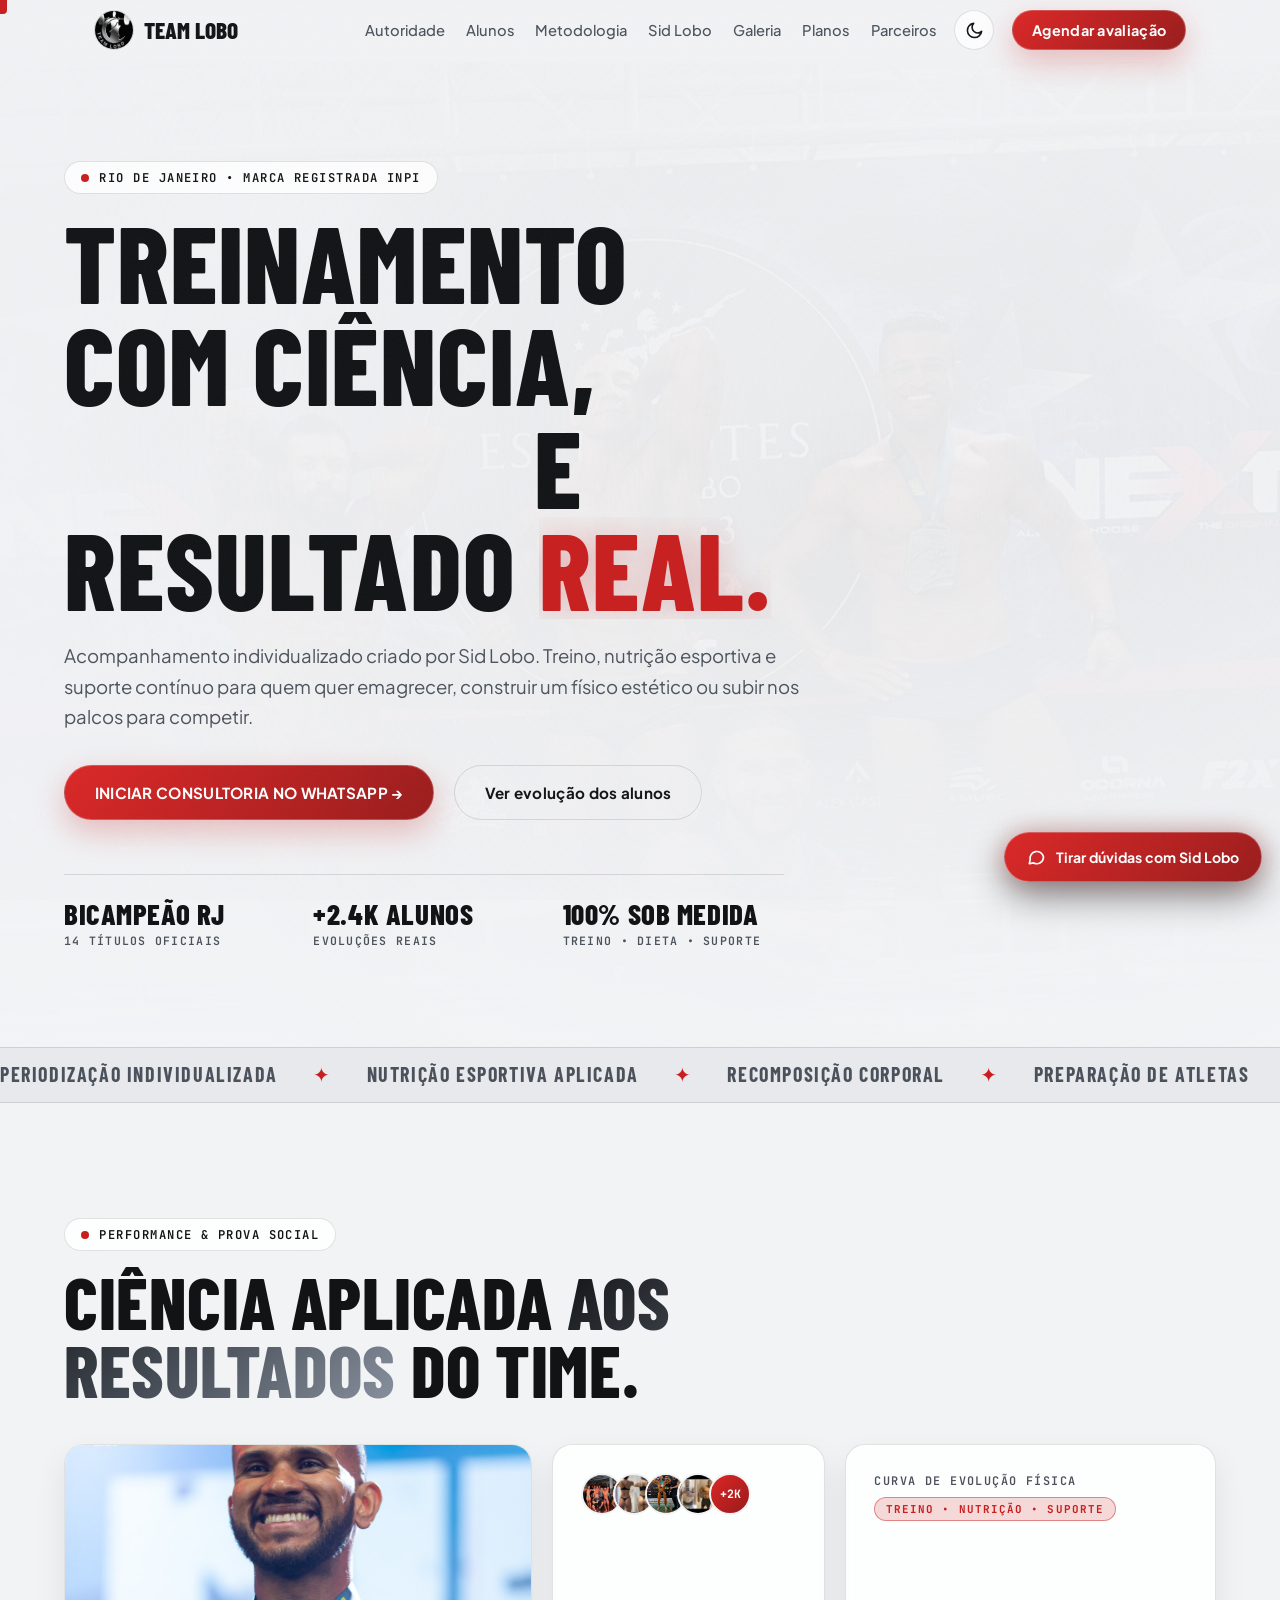
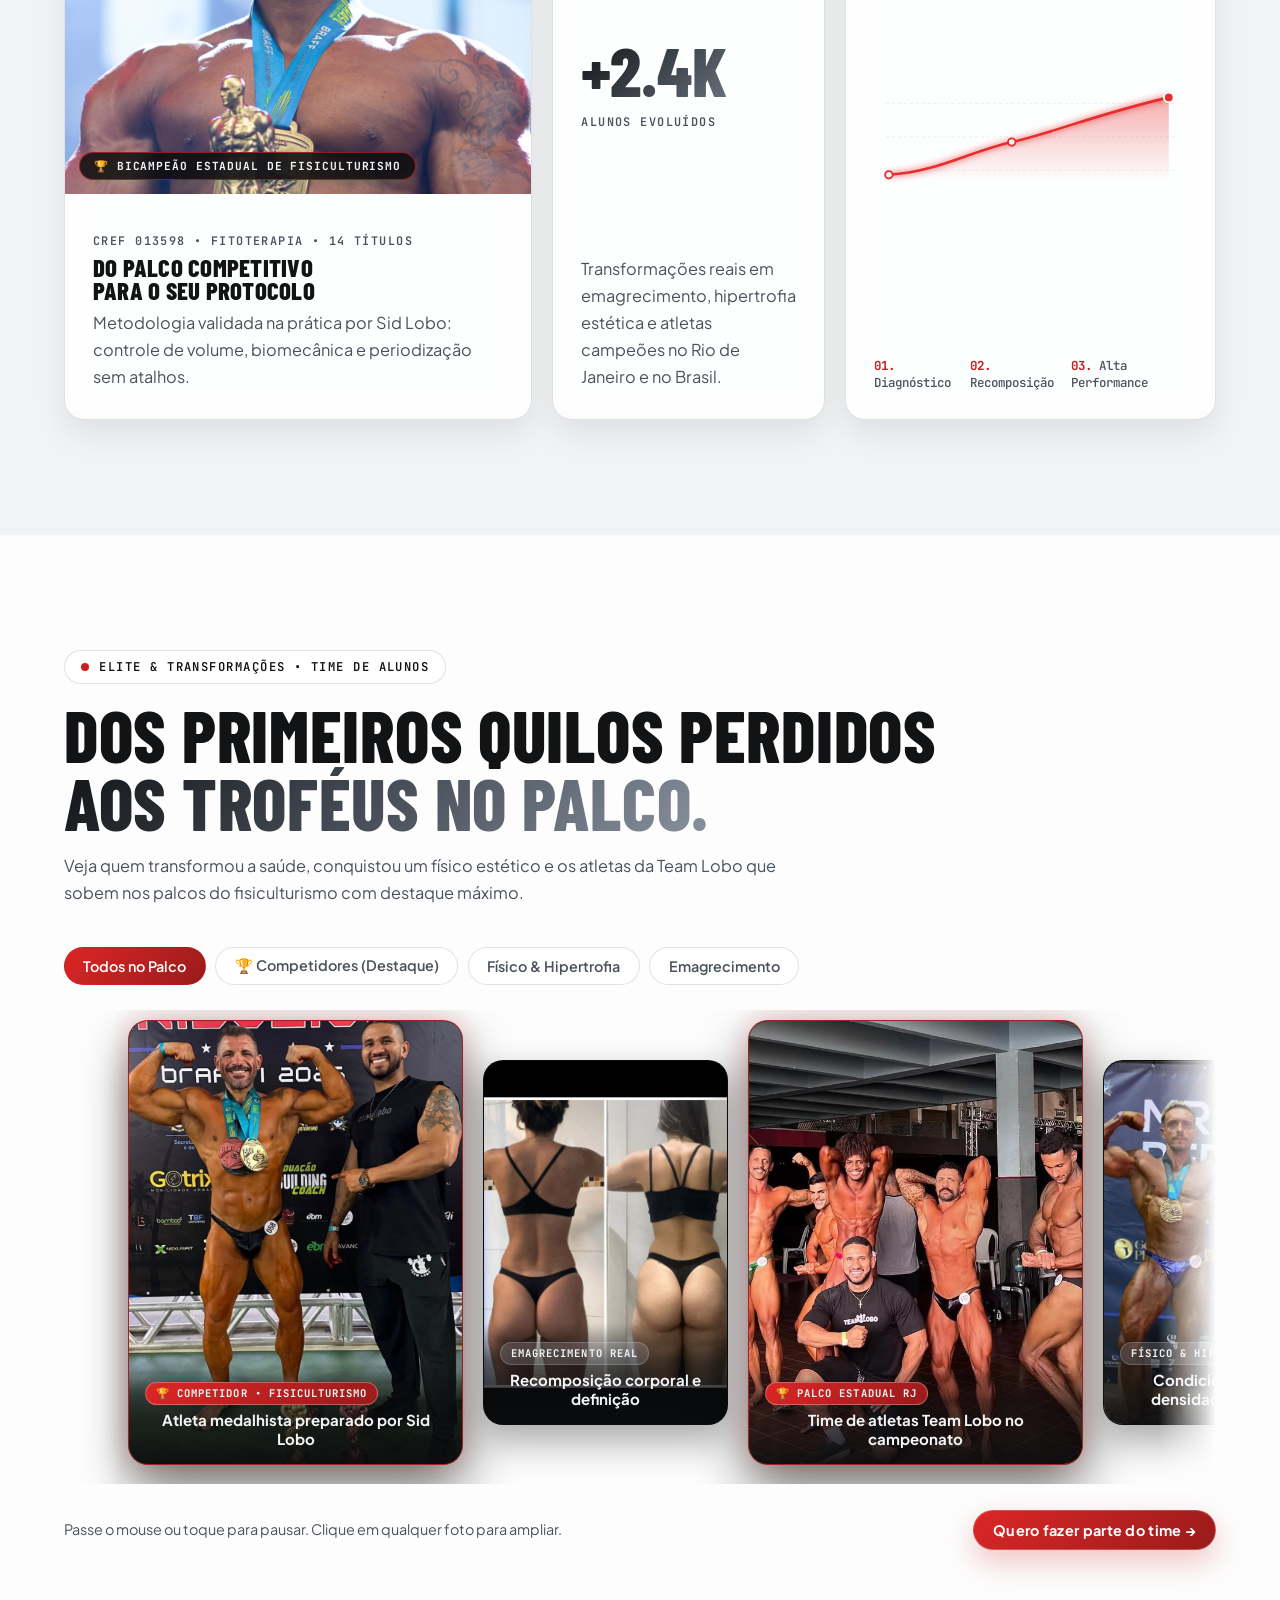
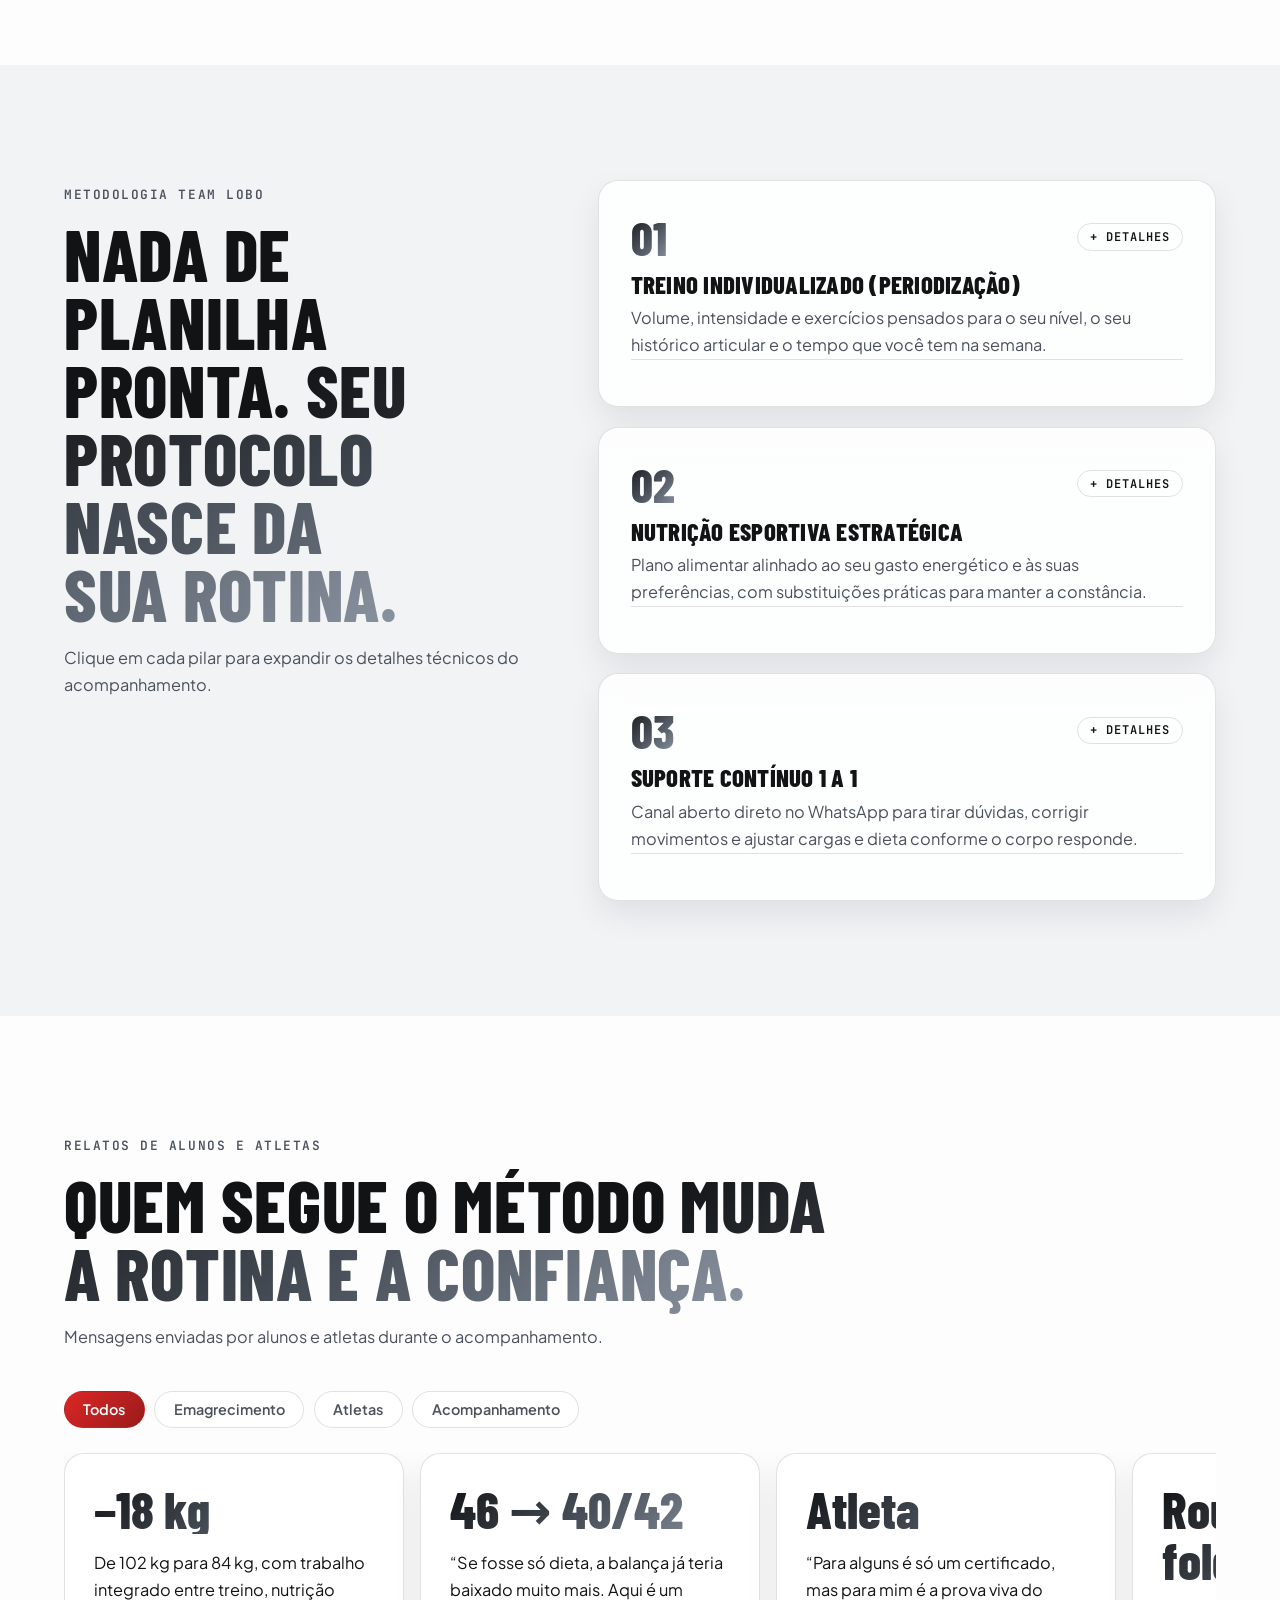
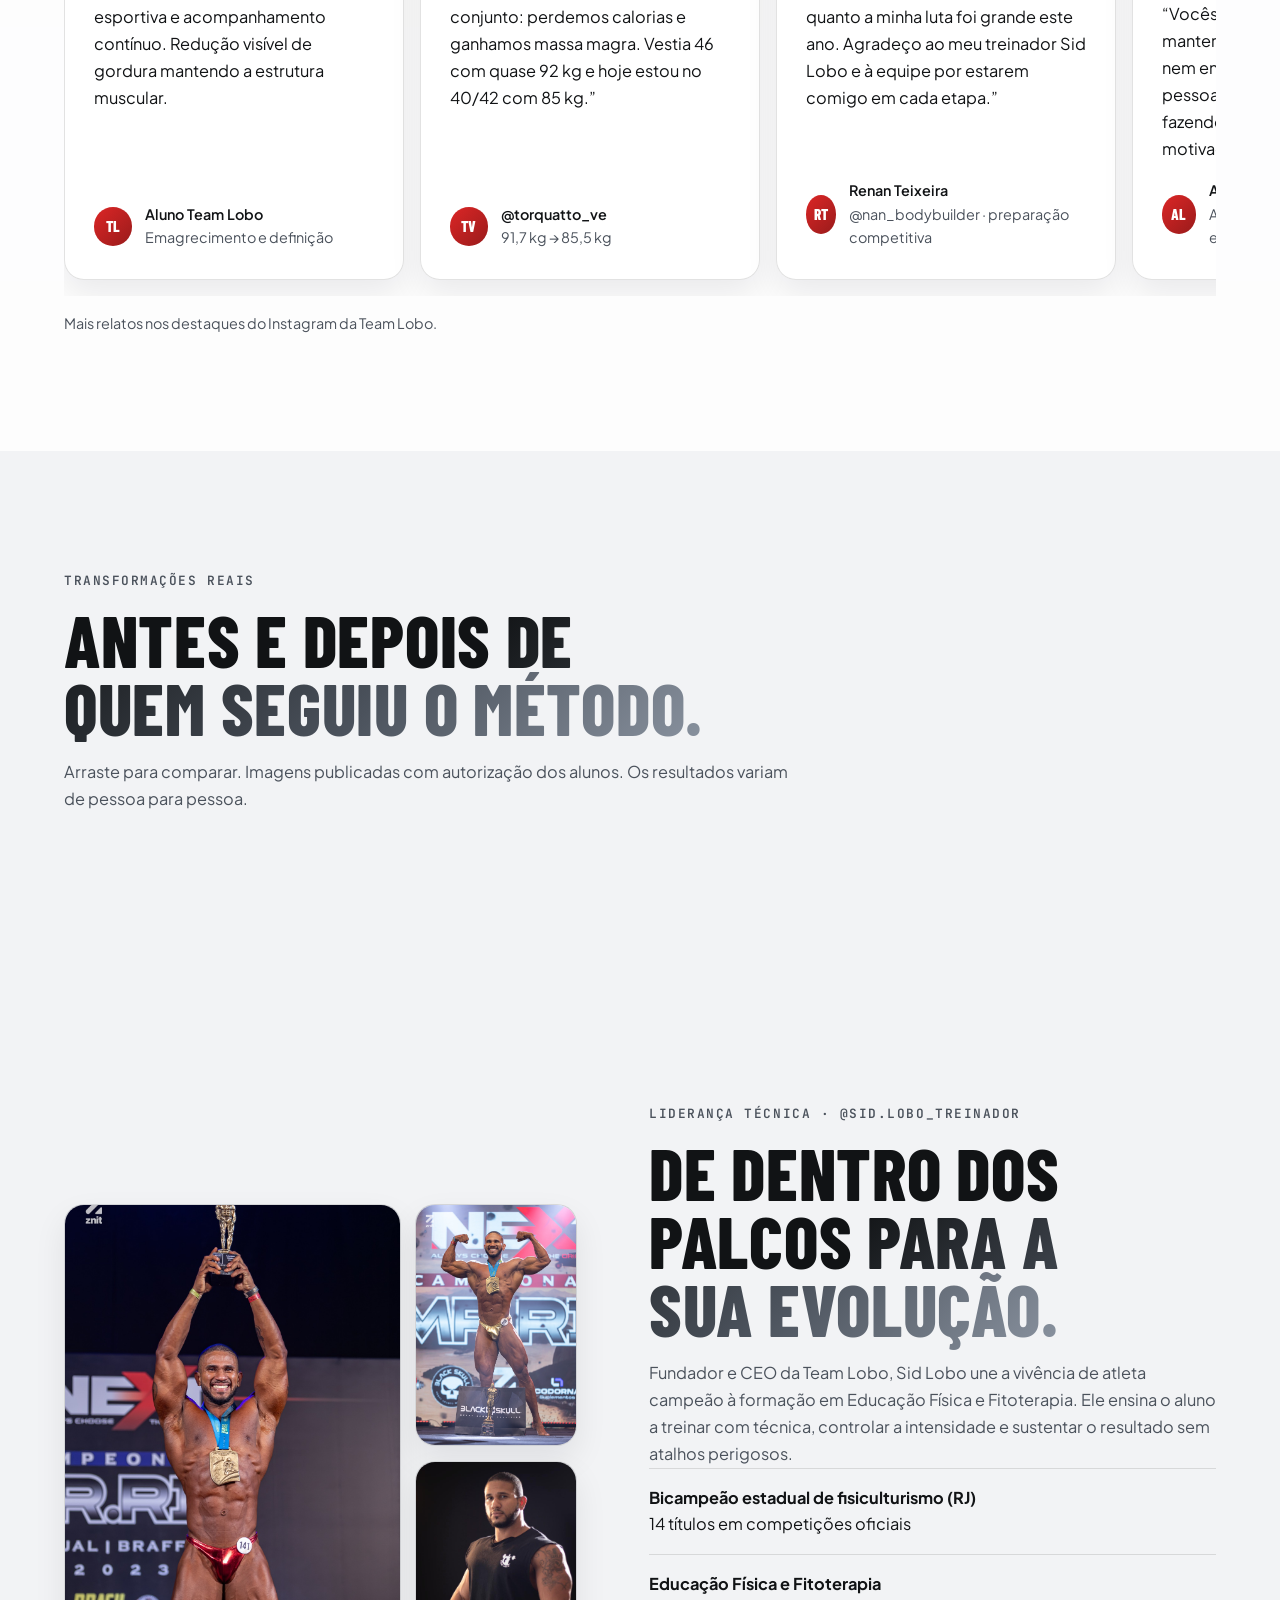
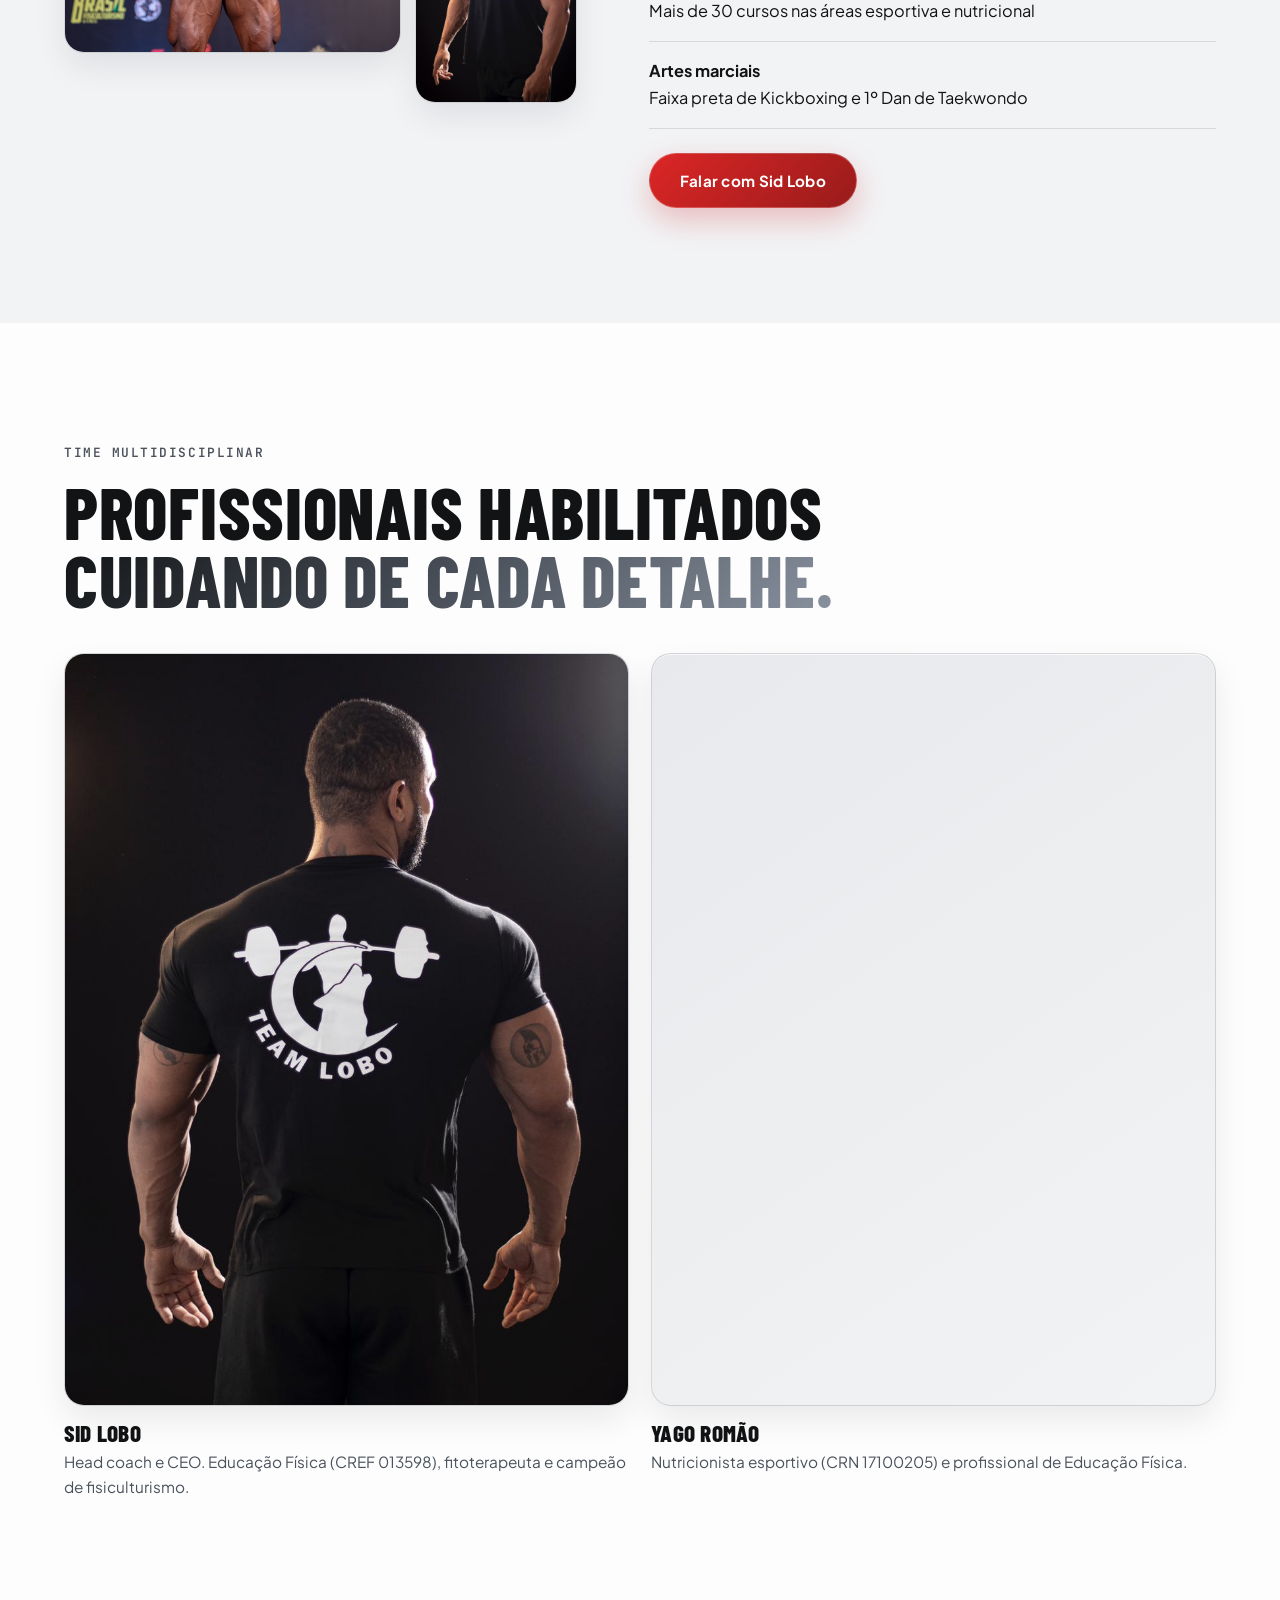
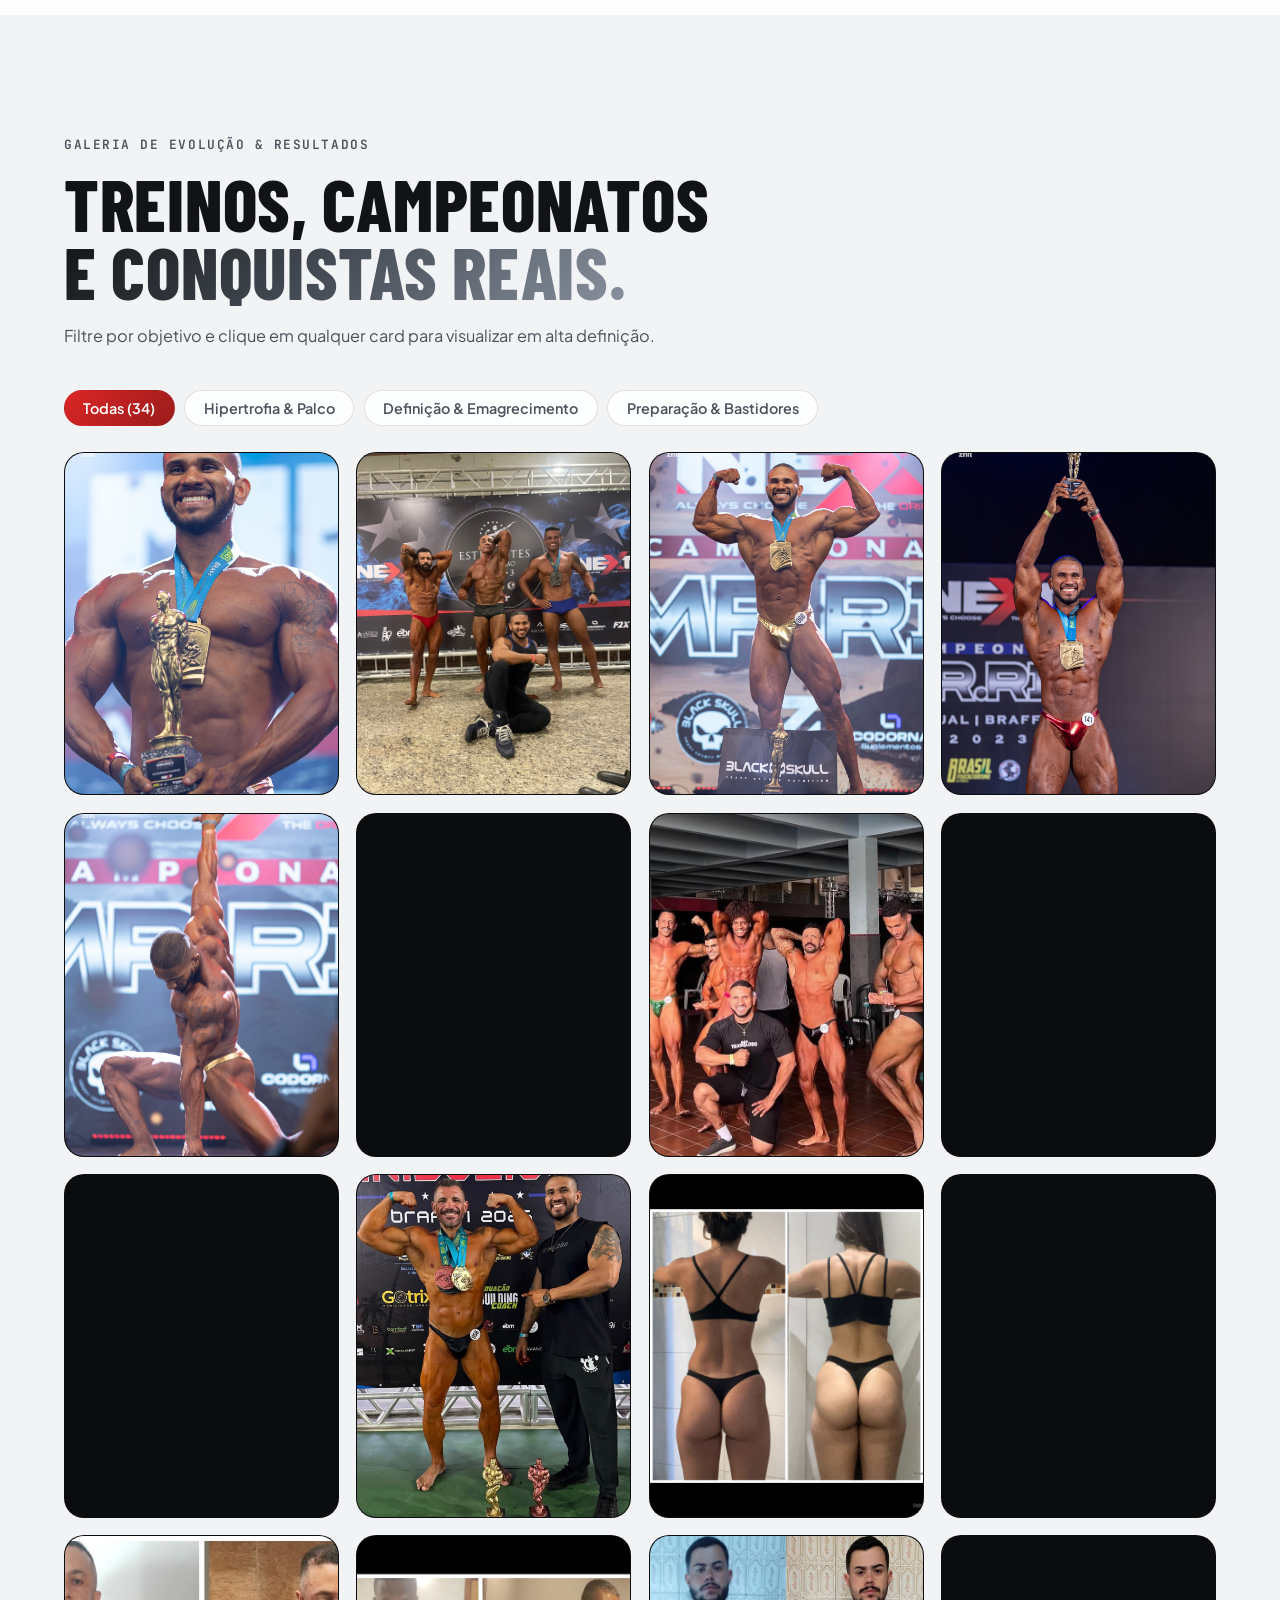
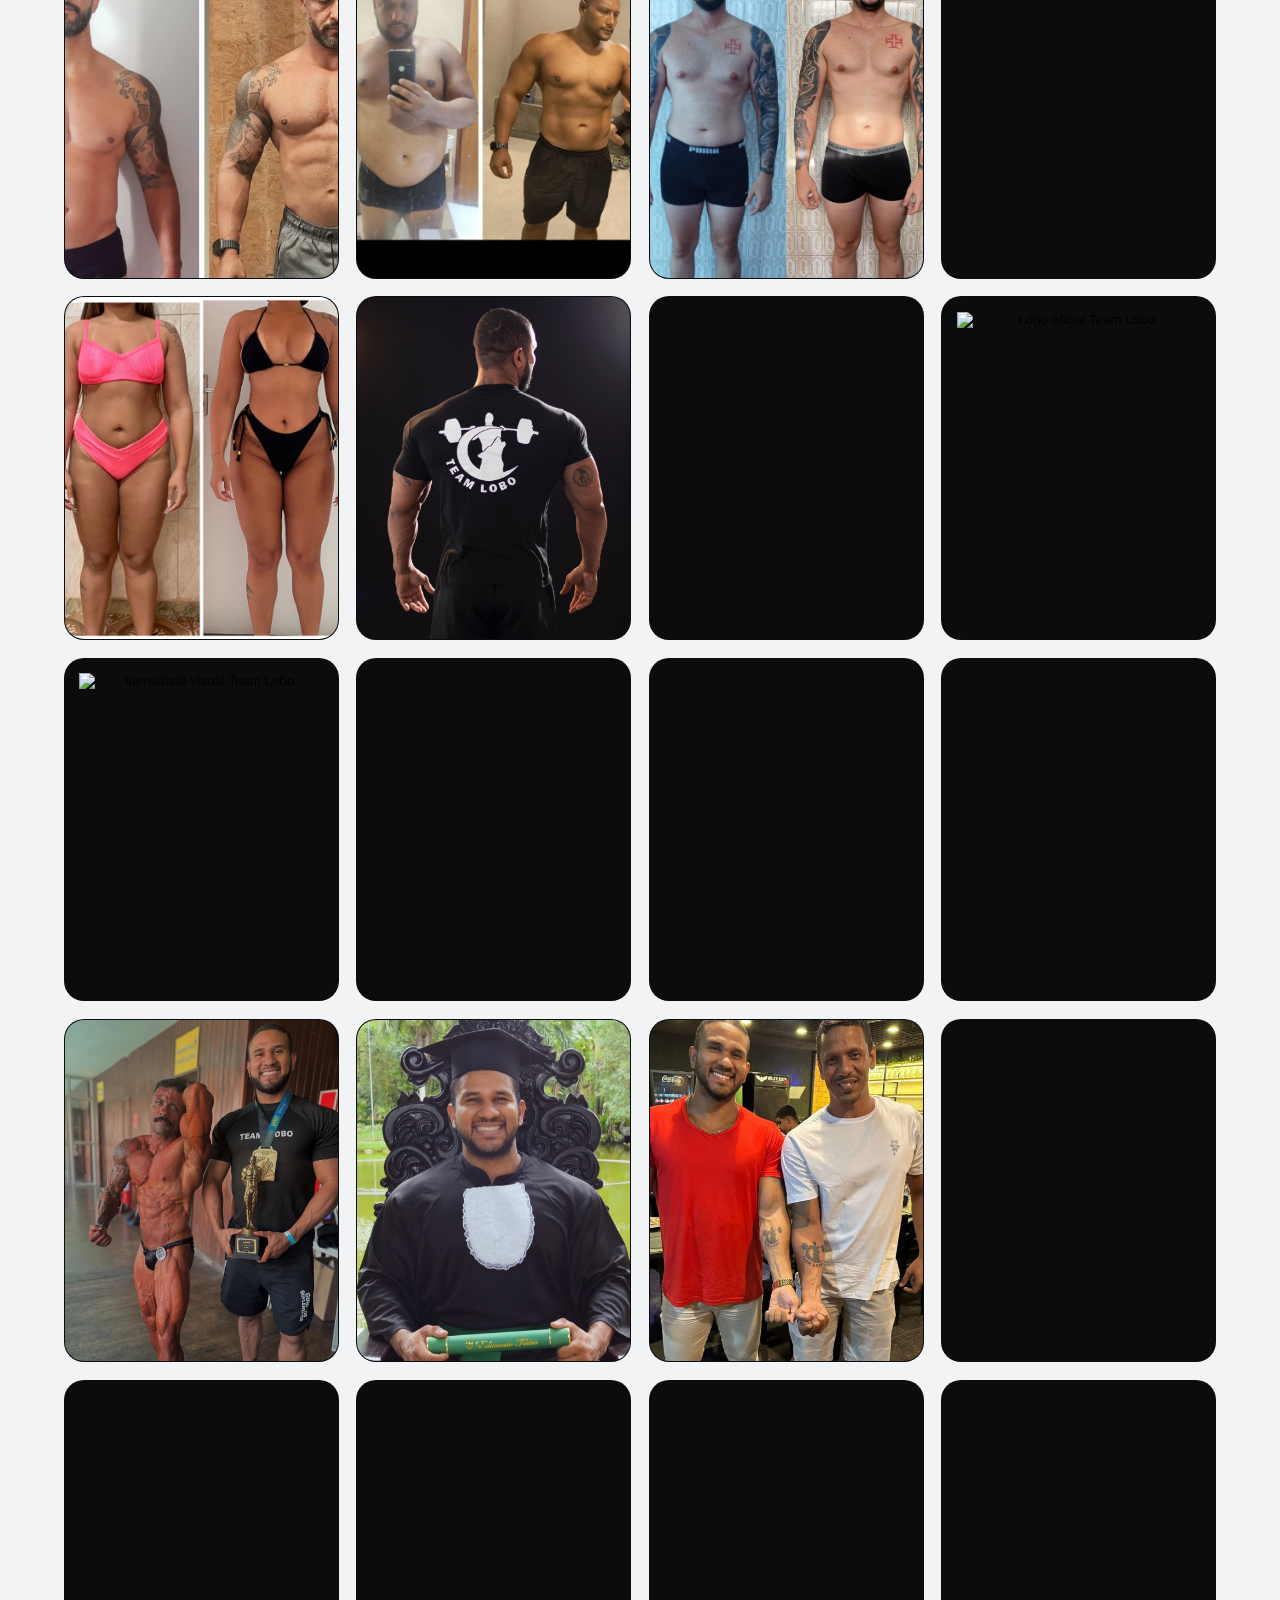
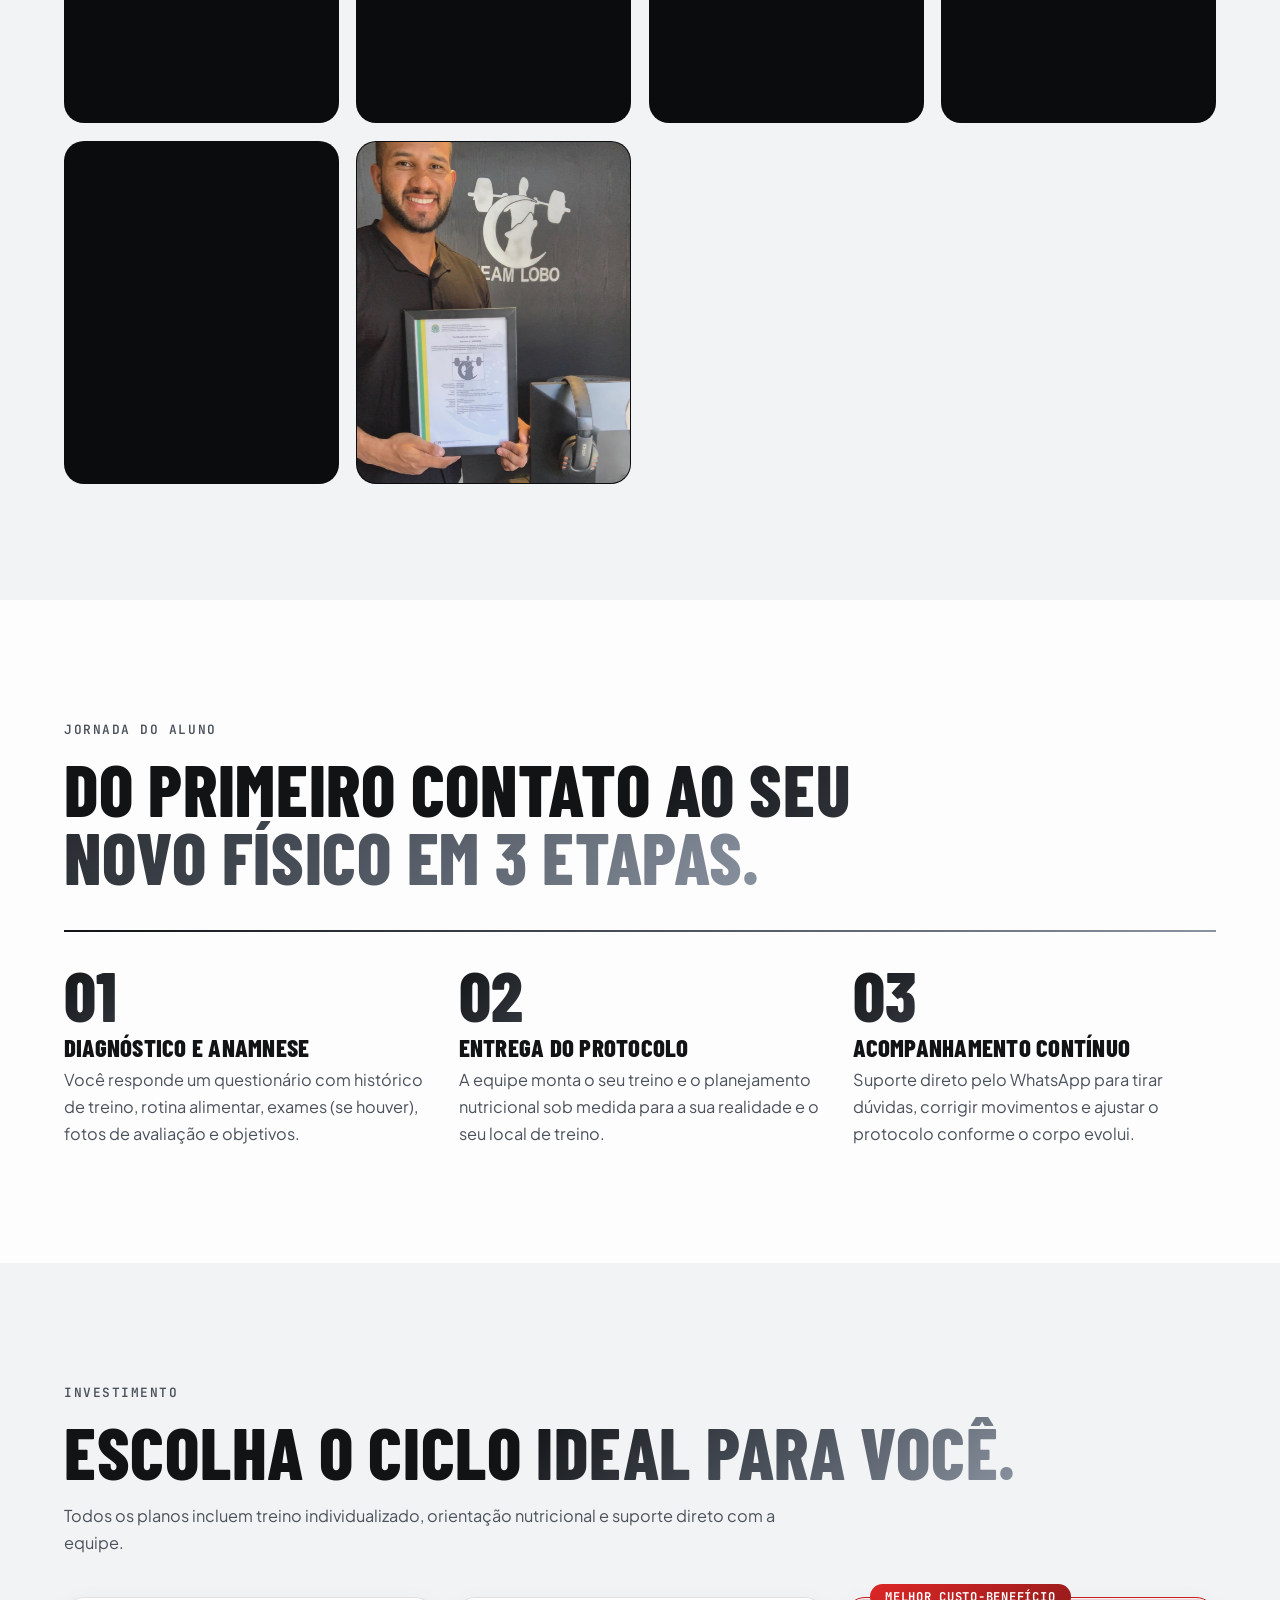
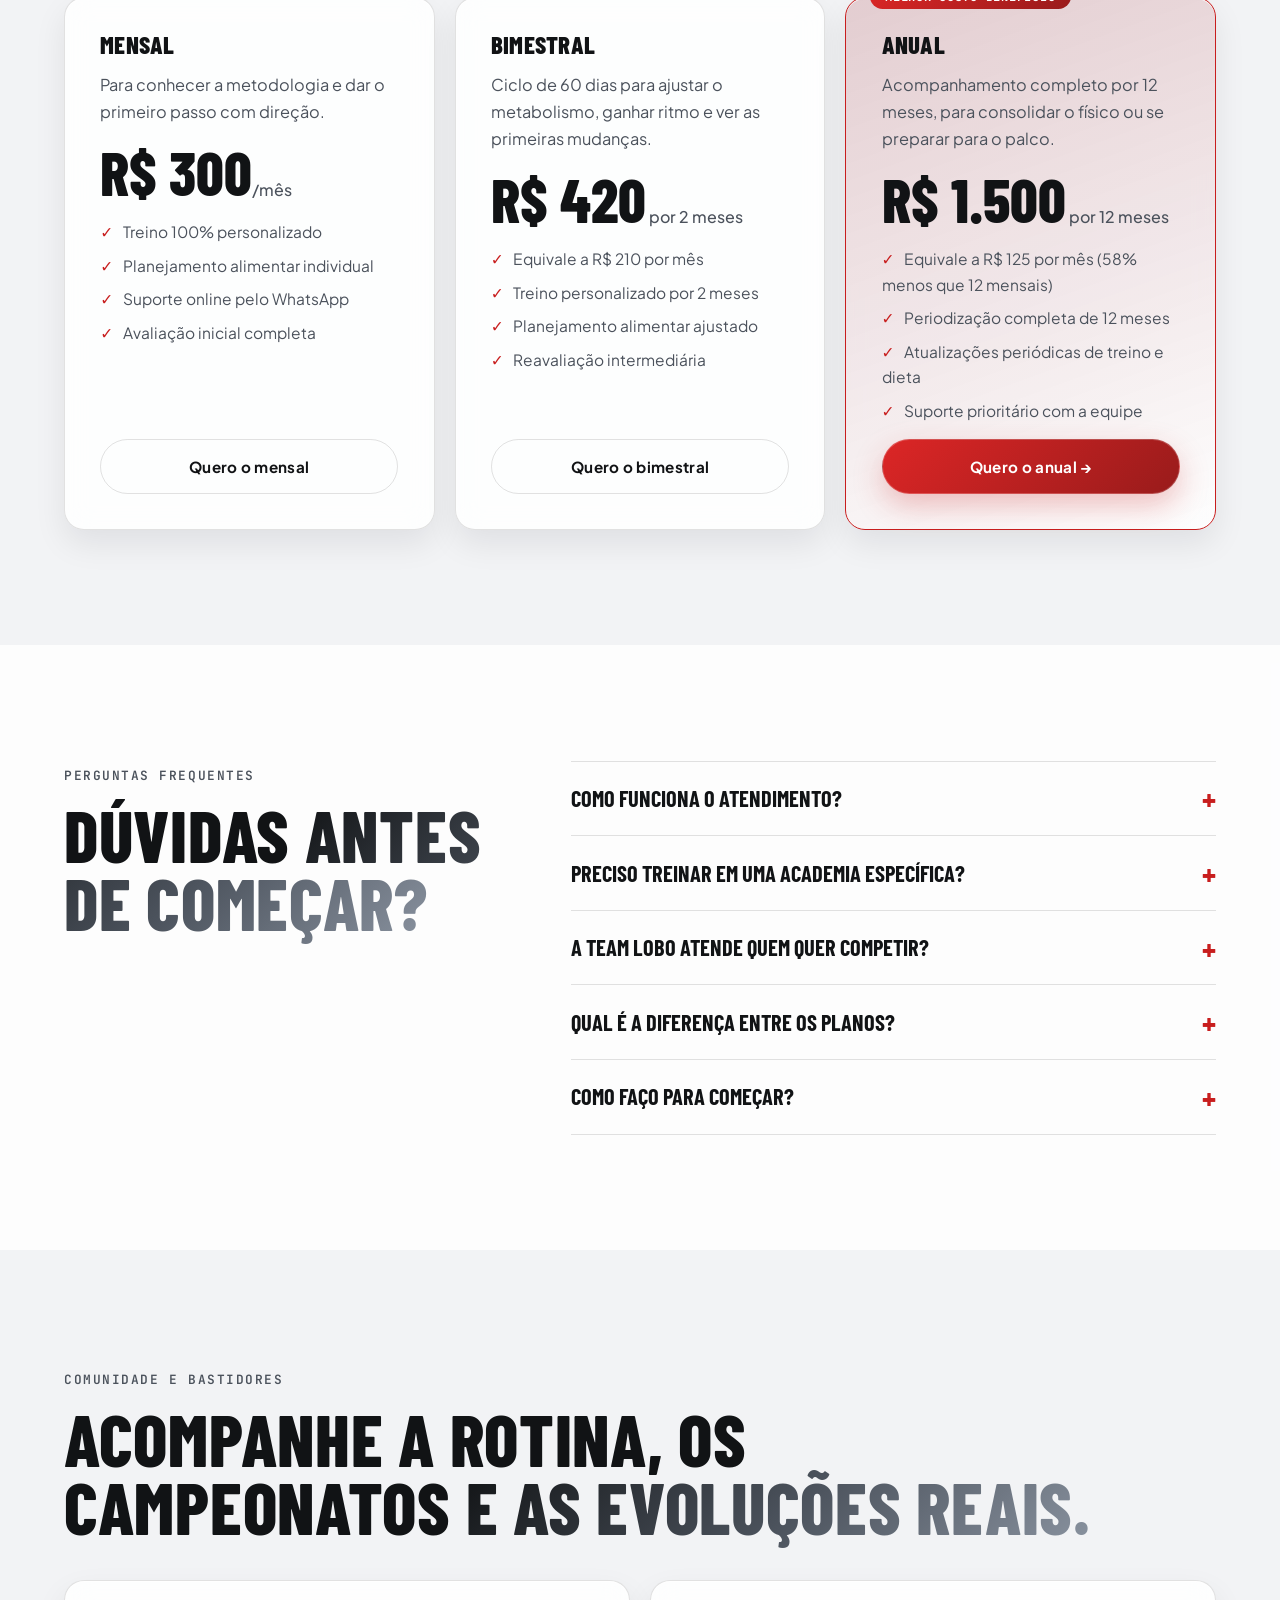
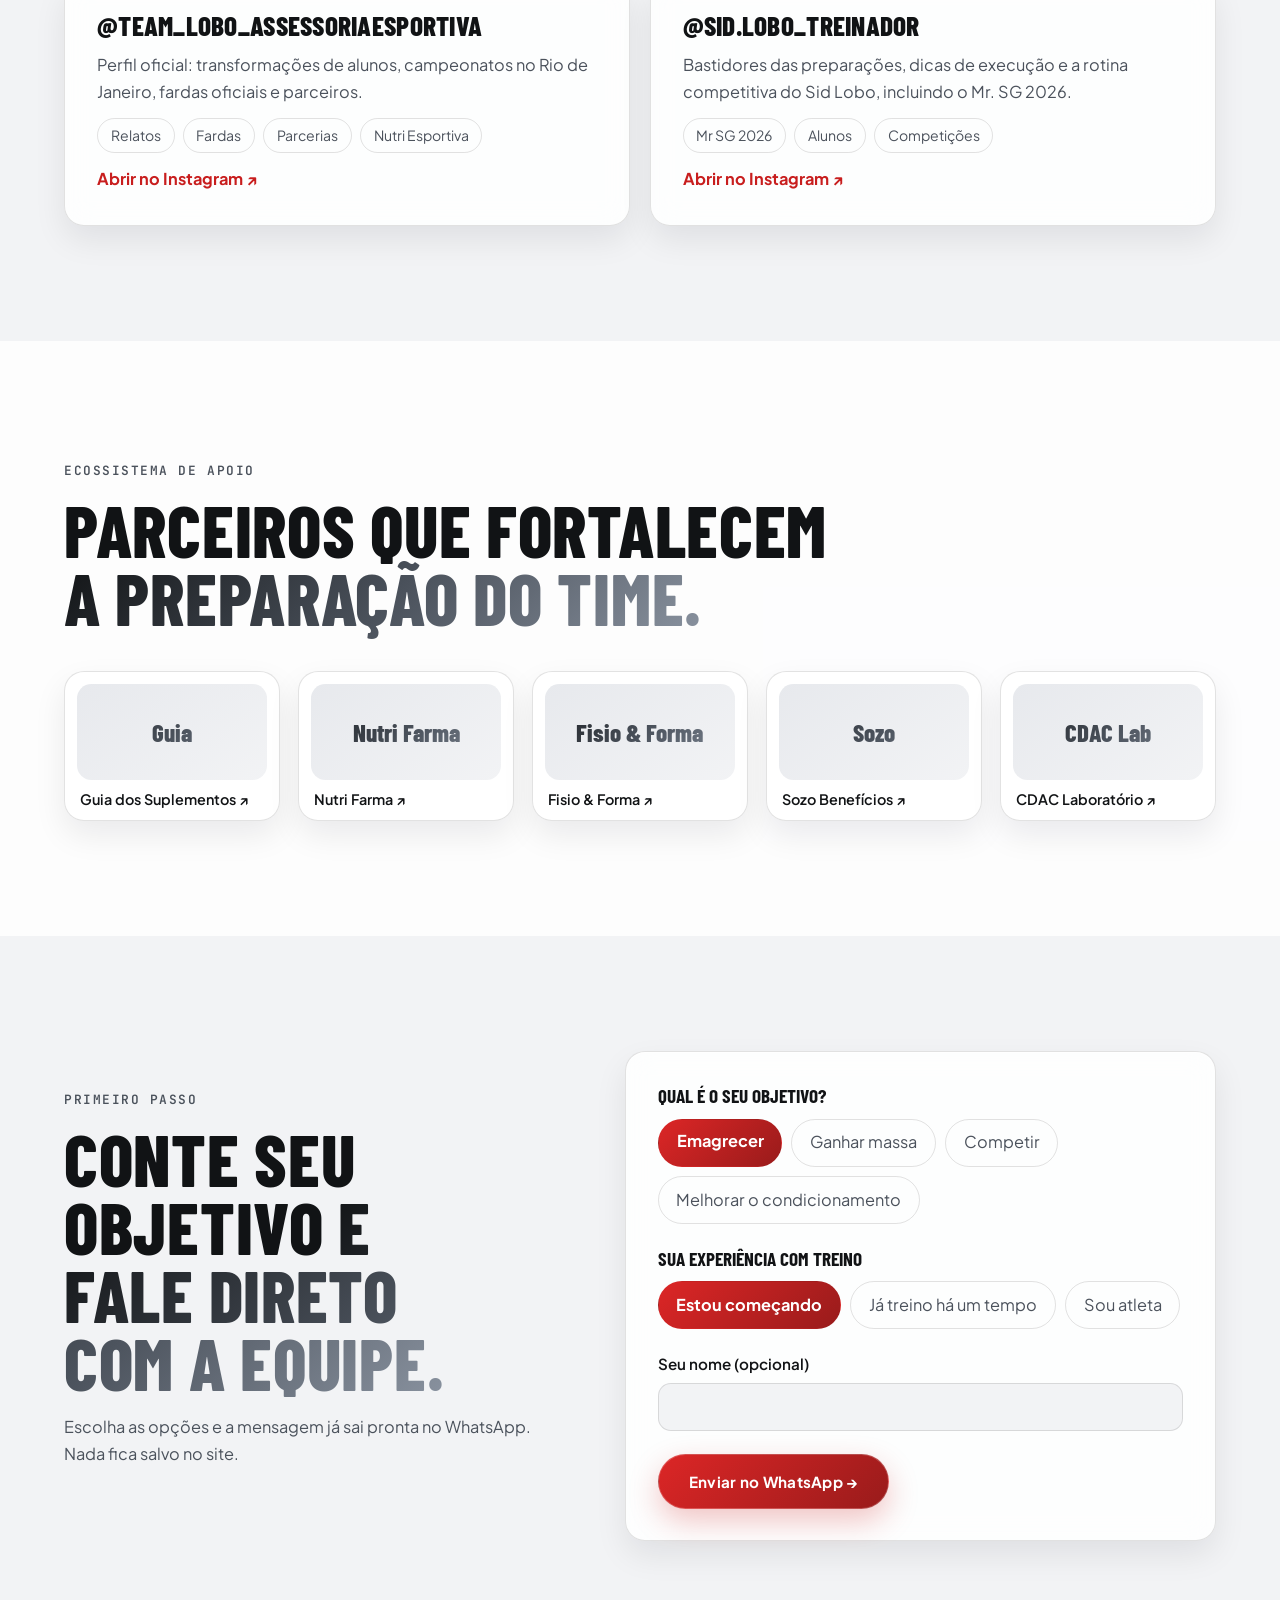
==== commit 3dae34c4: "Add video background to hero section Updated the hero section to include a video background and enha" ====
--- a/index.html
+++ b/index.html
@@ -22,6 +22,70 @@
 <link rel="preconnect" href="https://fonts.googleapis.com"><link rel="preconnect" href="https://fonts.gstatic.com" crossorigin>
 <link href="https://fonts.googleapis.com/css2?family=Barlow+Condensed:wght@700;800&family=Plus+Jakarta+Sans:wght@400;500;600;700&family=JetBrains+Mono:wght@500;600;700&family=Archivo:wdth,wght@62..125,800&display=swap" rel="stylesheet">
 <link rel="stylesheet" href="style.css?v=11">
+<style>
+  /* Vídeo anúncio.mp4 como plano de fundo da Hero */
+  .hero{
+    min-height:min(88vh,860px);
+    display:flex;
+    align-items:center;
+    padding-block:clamp(3.5rem,8vw,6.2rem);
+  }
+  .hero-bg video{
+    width:100%;
+    height:100%;
+    object-fit:cover;
+    object-position:center 20%;
+    opacity:.36;
+    filter:contrast(1.1) saturate(1.06);
+  }
+  [data-theme=light] .hero-bg video{
+    opacity:.2;
+  }
+  .hero-bg::after{
+    background:
+      radial-gradient(circle at 72% 38%,rgba(11,12,14,.22) 0%,rgba(11,12,14,.82) 78%),
+      linear-gradient(to bottom,rgba(11,12,14,.62) 0%,rgba(11,12,14,.35) 45%,var(--bg) 100%);
+  }
+  [data-theme=light] .hero-bg::after{
+    background:
+      radial-gradient(circle at 72% 38%,rgba(242,243,245,.45) 0%,rgba(242,243,245,.88) 78%),
+      linear-gradient(to bottom,rgba(242,243,245,.72) 0%,rgba(242,243,245,.5) 45%,var(--bg) 100%);
+  }
+  .hero .wrap{
+    grid-template-columns:1fr;
+  }
+  .hero-content{
+    max-width:780px;
+  }
+  .hero-specs{
+    display:grid;
+    grid-template-columns:repeat(3,minmax(0,1fr));
+    gap:1.25rem 1.75rem;
+    margin-top:clamp(2.2rem,5vw,3.4rem);
+    padding-top:1.5rem;
+    border-top:1px solid var(--line);
+    max-width:720px;
+  }
+  .hero-spec strong{
+    display:block;
+    font:800 clamp(1.35rem,2.6vw,1.8rem)/1.05 var(--font-d);
+    text-transform:uppercase;
+    color:var(--text);
+    letter-spacing:.02em;
+  }
+  .hero-spec span{
+    display:block;
+    margin-top:.22rem;
+    font:600 .72rem var(--font-m);
+    letter-spacing:.11em;
+    text-transform:uppercase;
+    color:var(--muted);
+  }
+  @media(max-width:640px){
+    .hero{min-height:82vh}
+    .hero-specs{grid-template-columns:repeat(2,minmax(0,1fr))}
+  }
+</style>
 <script type="application/ld+json">{"@context":"https://schema.org","@type":"FAQPage","mainEntity":[{"@type":"Question","name":"Como funciona o atendimento?","acceptedAnswer":{"@type":"Answer","text":"Você fala com a equipe pelo WhatsApp, de segunda a sexta, das 9h30 às 18h. Depois da avaliação, recebe treino e dieta e conta com suporte online durante o plano."}},{"@type":"Question","name":"A Team Lobo atende quem quer competir?","acceptedAnswer":{"@type":"Answer","text":"Sim. A equipe prepara atletas de fisiculturismo, com a experiência de campeonatos estaduais do Rio de Janeiro."}},{"@type":"Question","name":"Qual é a diferença entre os planos?","acceptedAnswer":{"@type":"Answer","text":"Todos incluem treino, dieta e suporte. A diferença é o tempo de acompanhamento: 1, 2 ou 12 meses. O plano anual sai por R$ 125 por mês."}}]}</script>
 </head>
 <body>
@@ -51,31 +115,40 @@
 </header>
 
 <main id="conteudo">
-  <!-- HERO COM VÍDEO ANÚNCIO.MP4 -->
-  <section class="hero" id="topo" style="padding-block:clamp(1.75rem,4vw,3rem) clamp(3rem,6vw,4.5rem);">
-    <div class="wrap" style="grid-template-columns:1fr;gap:1.35rem;">
-      <div style="display:flex;align-items:center;justify-content:space-between;flex-wrap:wrap;gap:.75rem;">
-        <span class="tag bio-tag" style="margin-bottom:0;"><span class="pulse-dot" aria-hidden="true"></span>RIO DE JANEIRO • MARCA REGISTRADA INPI</span>
-        <span class="mono-label">BICAMPEÃO ESTADUAL RJ • +2.4K EVOLUÇÕES</span>
-      </div>
-
-      <div class="hero-video-stage" style="position:relative;border-radius:var(--r);overflow:hidden;border:1px solid var(--line);background:#050607;box-shadow:0 28px 70px rgba(0,0,0,.62),0 0 42px var(--accent-glow);">
-        <video id="hero-anuncio-video" autoplay muted loop playsinline controls preload="metadata" poster="assets/img/IMG-20261125-WA0057.jpg" style="display:block;width:100%;max-height:76vh;object-fit:contain;background:#050607;">
-          <source src="anúncio.mp4" type="video/mp4">
-          <source src="assets/anúncio.mp4" type="video/mp4">
-          <source src="assets/img/anúncio.mp4" type="video/mp4">
-          Seu navegador não suporta a reprodução de vídeo.
-        </video>
-      </div>
-
-      <div style="display:flex;flex-wrap:wrap;align-items:center;justify-content:space-between;gap:1.5rem;padding-top:.35rem;">
-        <div>
-          <h1 class="hero-title" style="font-size:clamp(2.2rem,4.8vw,3.8rem);margin-bottom:.5rem;">TREINAMENTO COM CIÊNCIA, <span class="chrome">DISCIPLINA</span> E RESULTADO <span class="red-accent">REAL.</span></h1>
-          <p class="lead" style="margin-bottom:0;max-width:60ch;">Acompanhamento individualizado criado por Sid Lobo. Treino, nutrição esportiva e suporte contínuo para quem quer emagrecer, construir um físico estético ou subir nos palcos para competir.</p>
-        </div>
+  <!-- HERO COM VÍDEO ANÚNCIO.MP4 DE FUNDO -->
+  <section class="hero" id="topo">
+    <div class="hero-bg" aria-hidden="true">
+      <video autoplay muted loop playsinline preload="auto" poster="assets/img/IMG-20261125-WA0055.jpg">
+        <source src="anúncio.mp4" type="video/mp4">
+        <source src="assets/anúncio.mp4" type="video/mp4">
+        <source src="assets/img/anúncio.mp4" type="video/mp4">
+        <img src="assets/img/IMG-20261125-WA0055.jpg" alt="" decoding="async">
+      </video>
+    </div>
+
+    <div class="wrap">
+      <div class="hero-content">
+        <span class="tag bio-tag"><span class="pulse-dot" aria-hidden="true"></span>RIO DE JANEIRO • MARCA REGISTRADA INPI</span>
+        <h1 class="hero-title" data-split>TREINAMENTO COM CIÊNCIA, <span class="chrome">DISCIPLINA</span> E RESULTADO <span class="red-accent">REAL.</span></h1>
+        <p class="lead">Acompanhamento individualizado criado por Sid Lobo. Treino, nutrição esportiva e suporte contínuo para quem quer emagrecer, construir um físico estético ou subir nos palcos para competir.</p>
         <div class="cta">
           <a class="btn mag shimmer" data-wa="Olá, vim pelo site e gostaria de iniciar minha consultoria." href="#contato">INICIAR CONSULTORIA NO WHATSAPP →</a>
-          <a class="link" href="#alunos">Ver evolução dos alunos</a>
+          <a class="btn ghost" href="#alunos">Ver evolução dos alunos</a>
+        </div>
+
+        <div class="hero-specs" aria-label="Destaques Team Lobo">
+          <div class="hero-spec">
+            <strong>Bicampeão RJ</strong>
+            <span>14 títulos oficiais</span>
+          </div>
+          <div class="hero-spec">
+            <strong>+2.4K Alunos</strong>
+            <span>Evoluções reais</span>
+          </div>
+          <div class="hero-spec">
+            <strong>100% Sob Medida</strong>
+            <span>Treino • Dieta • Suporte</span>
+          </div>
         </div>
       </div>
     </div>
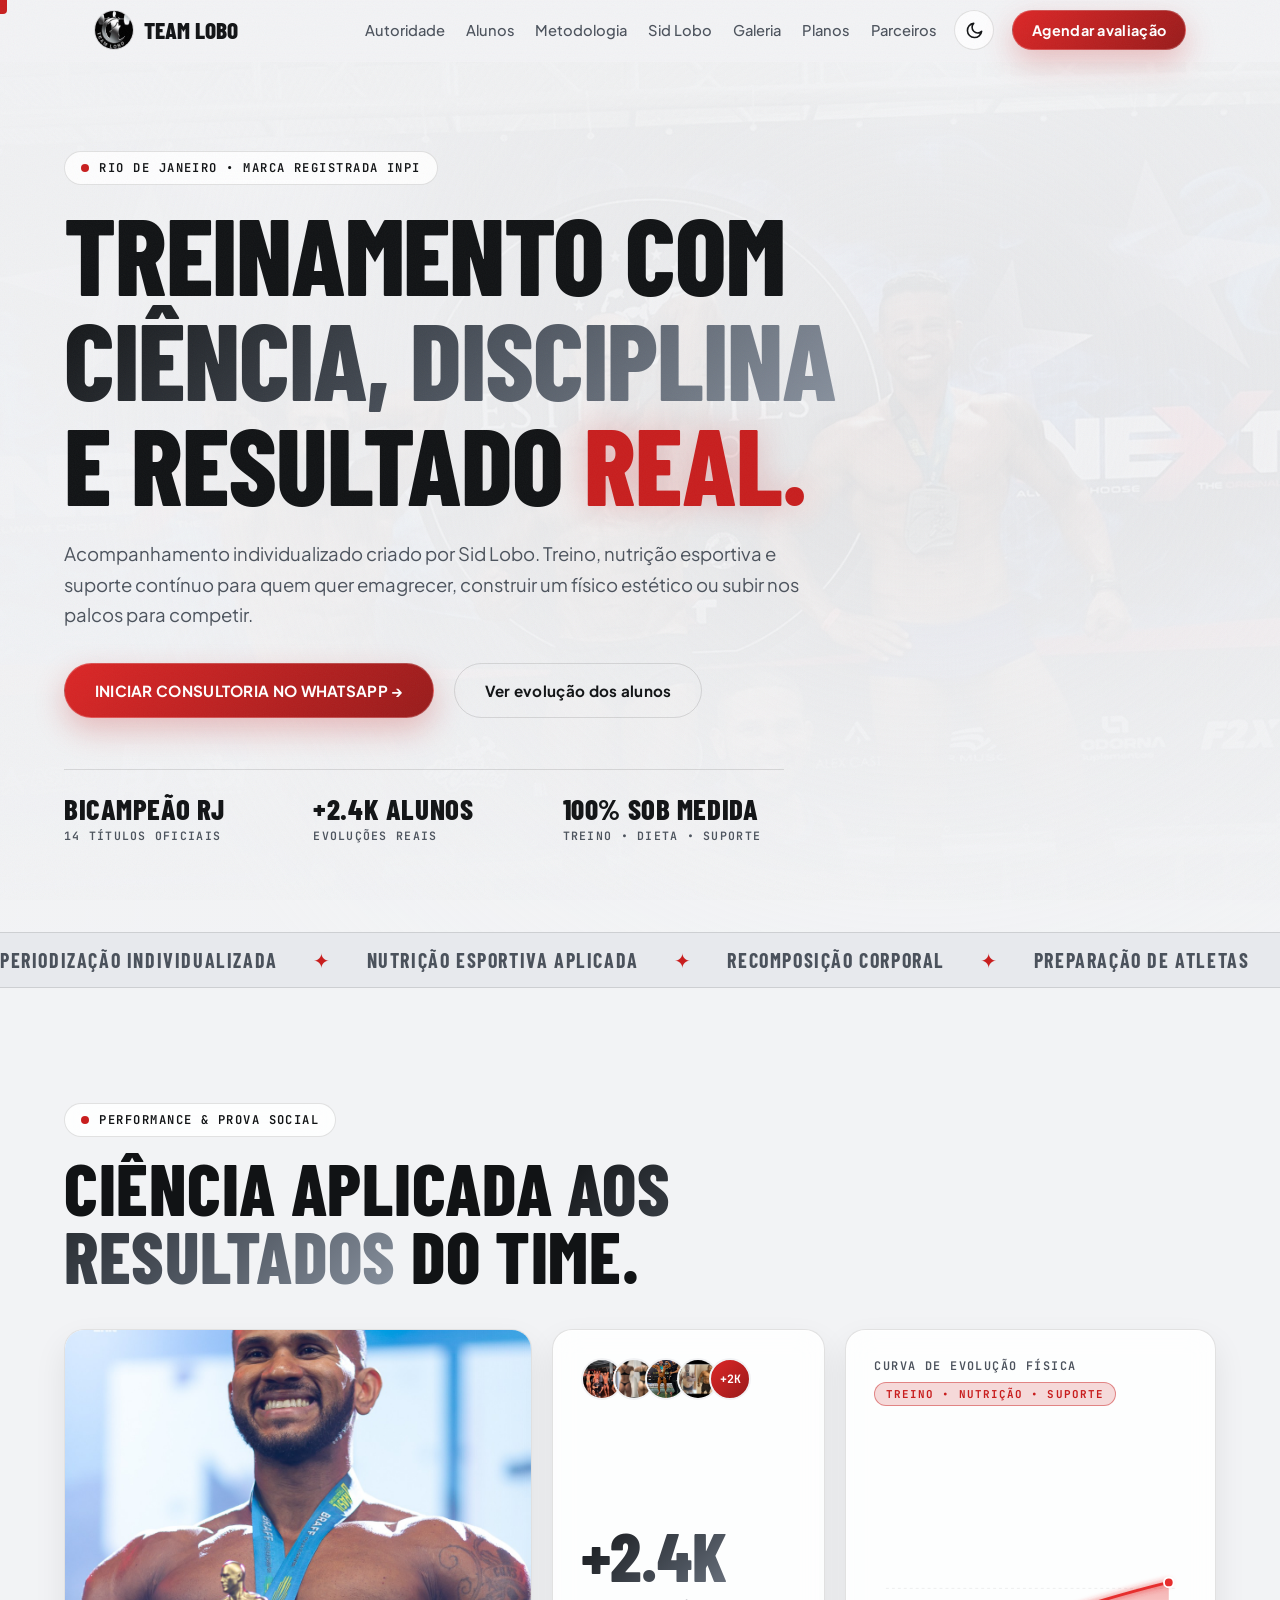
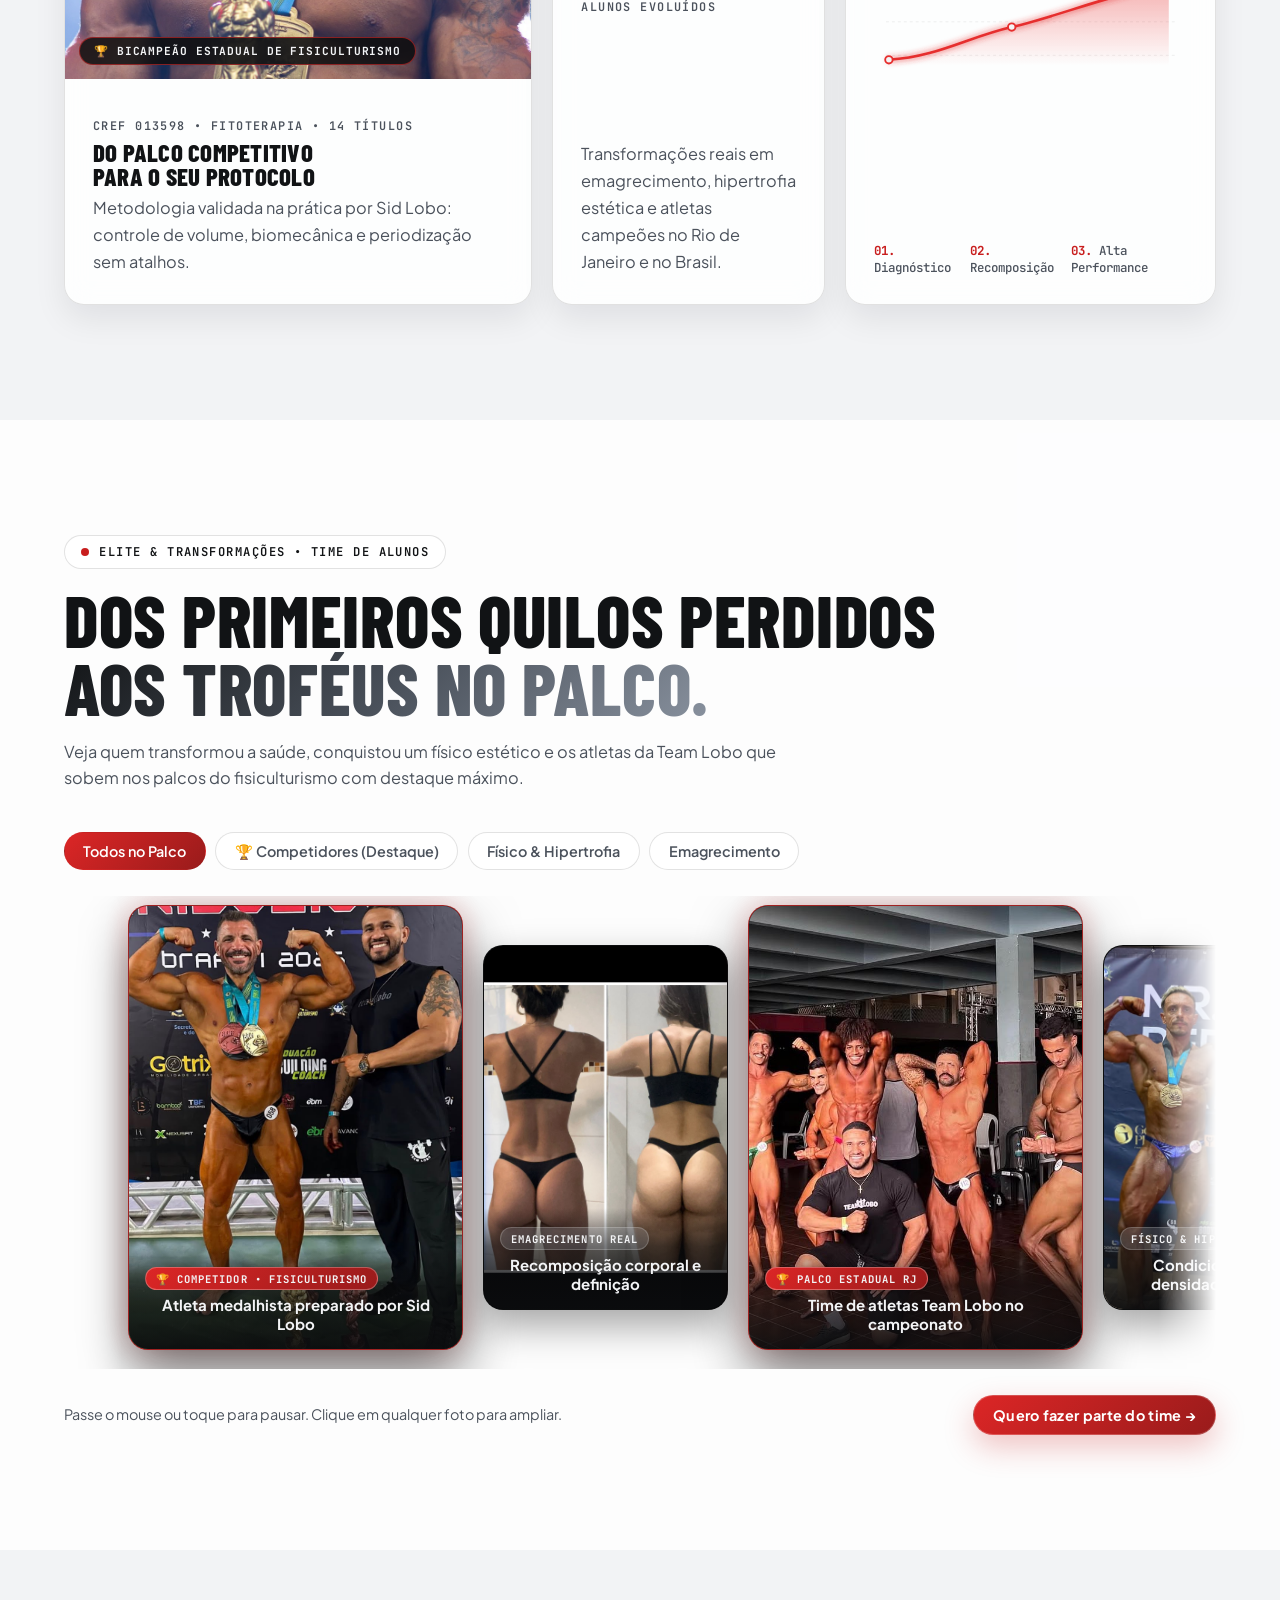
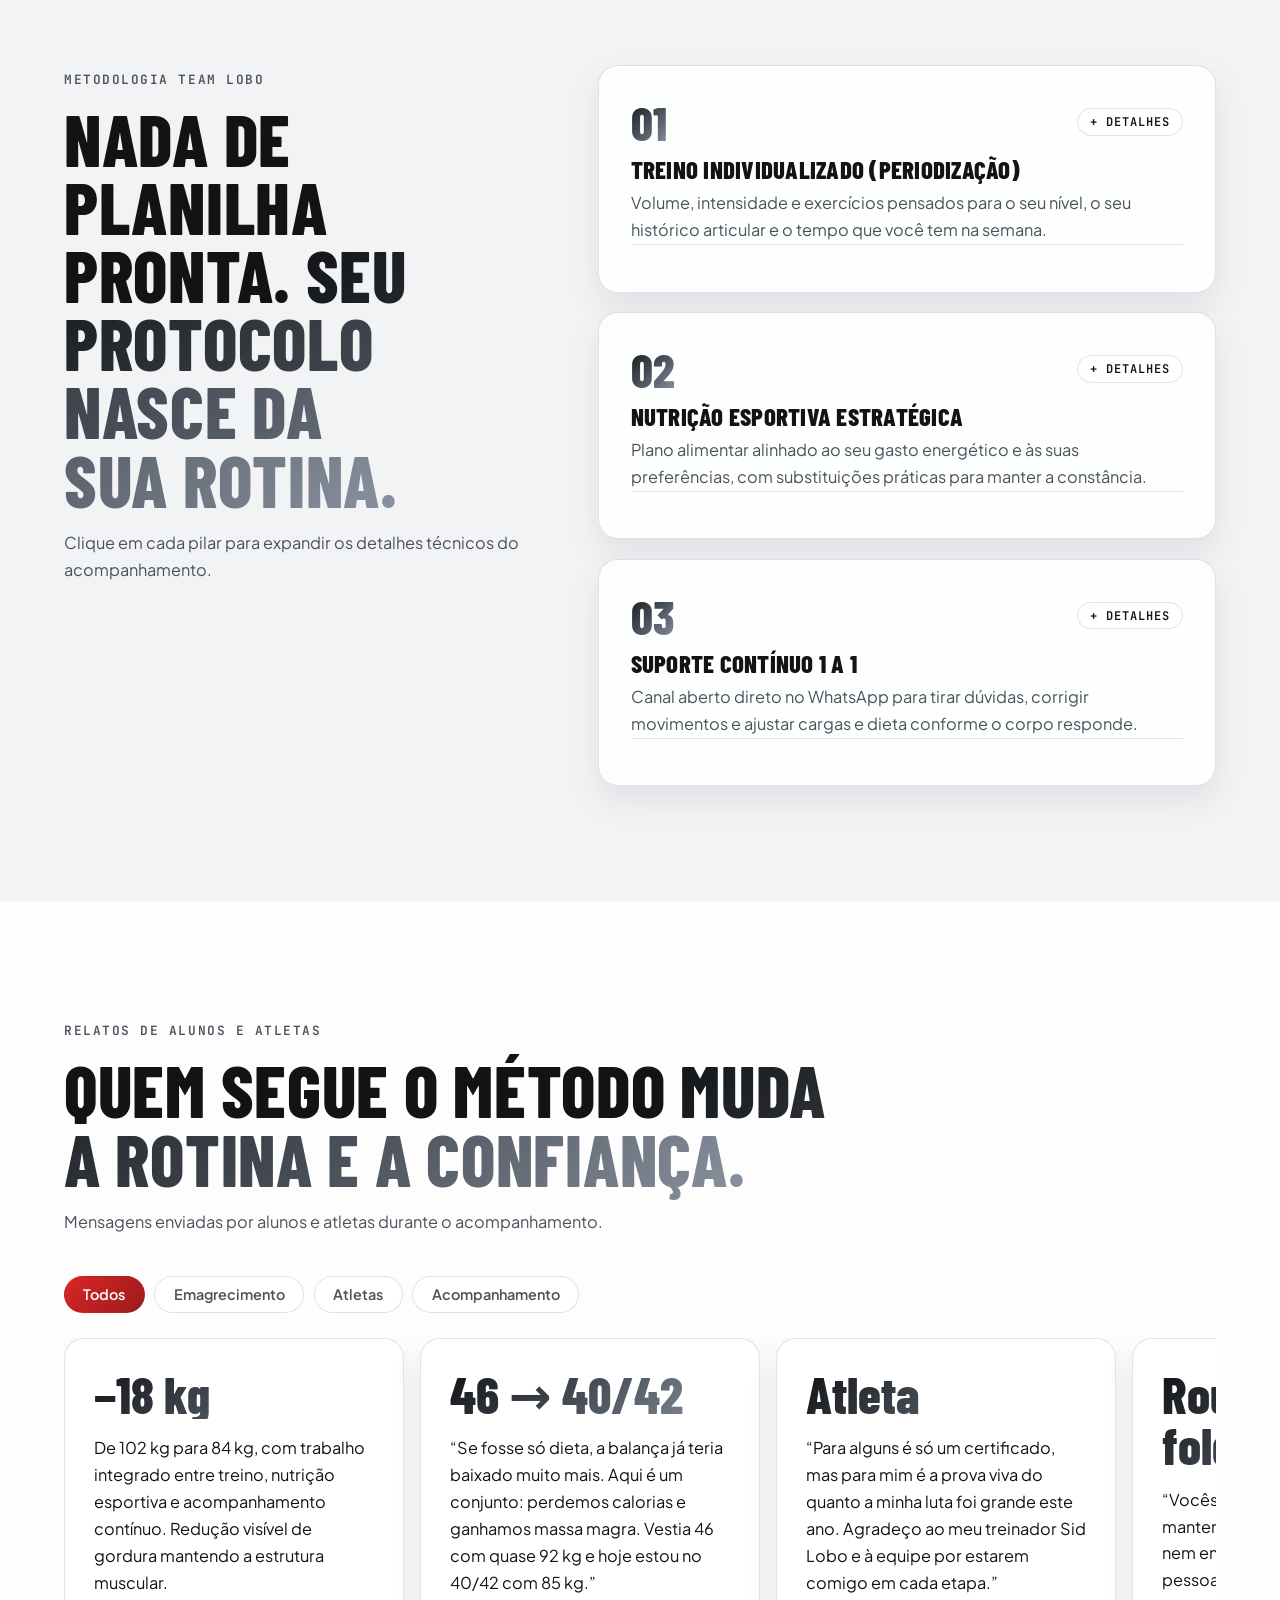
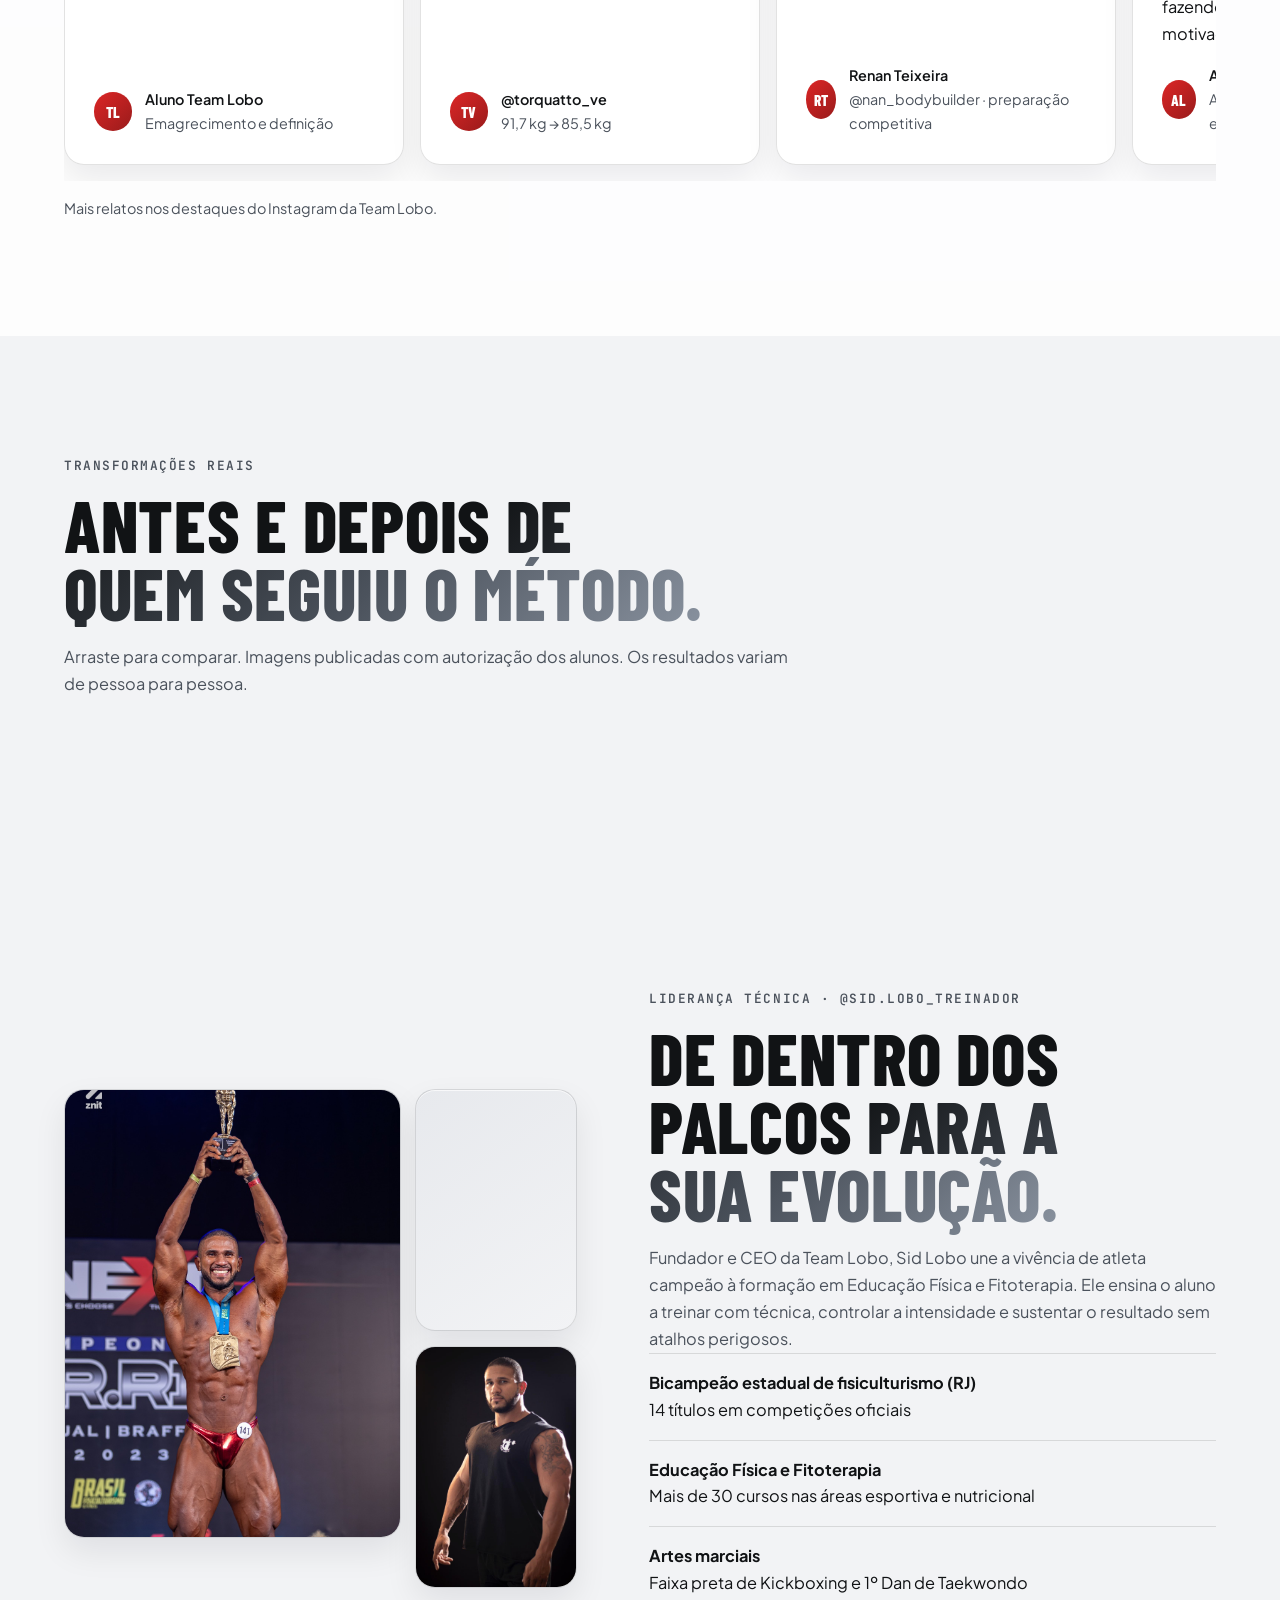
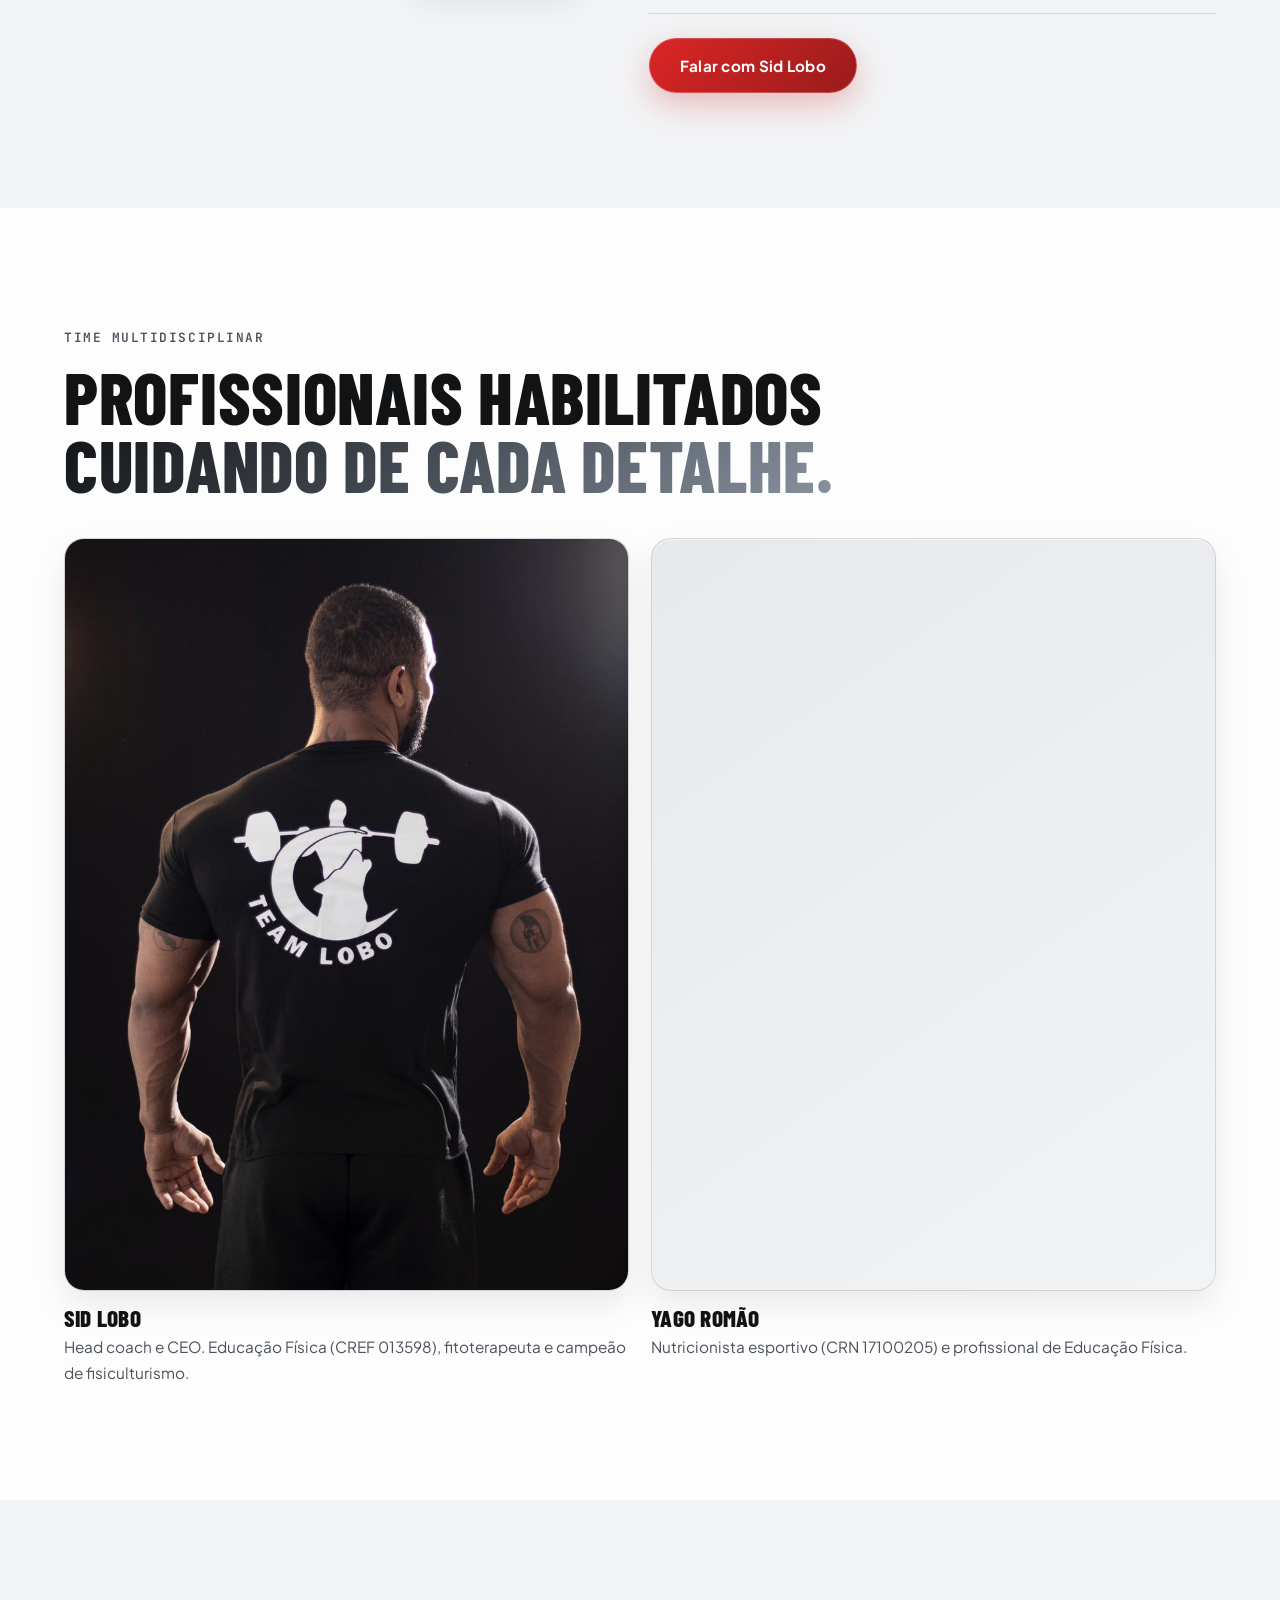
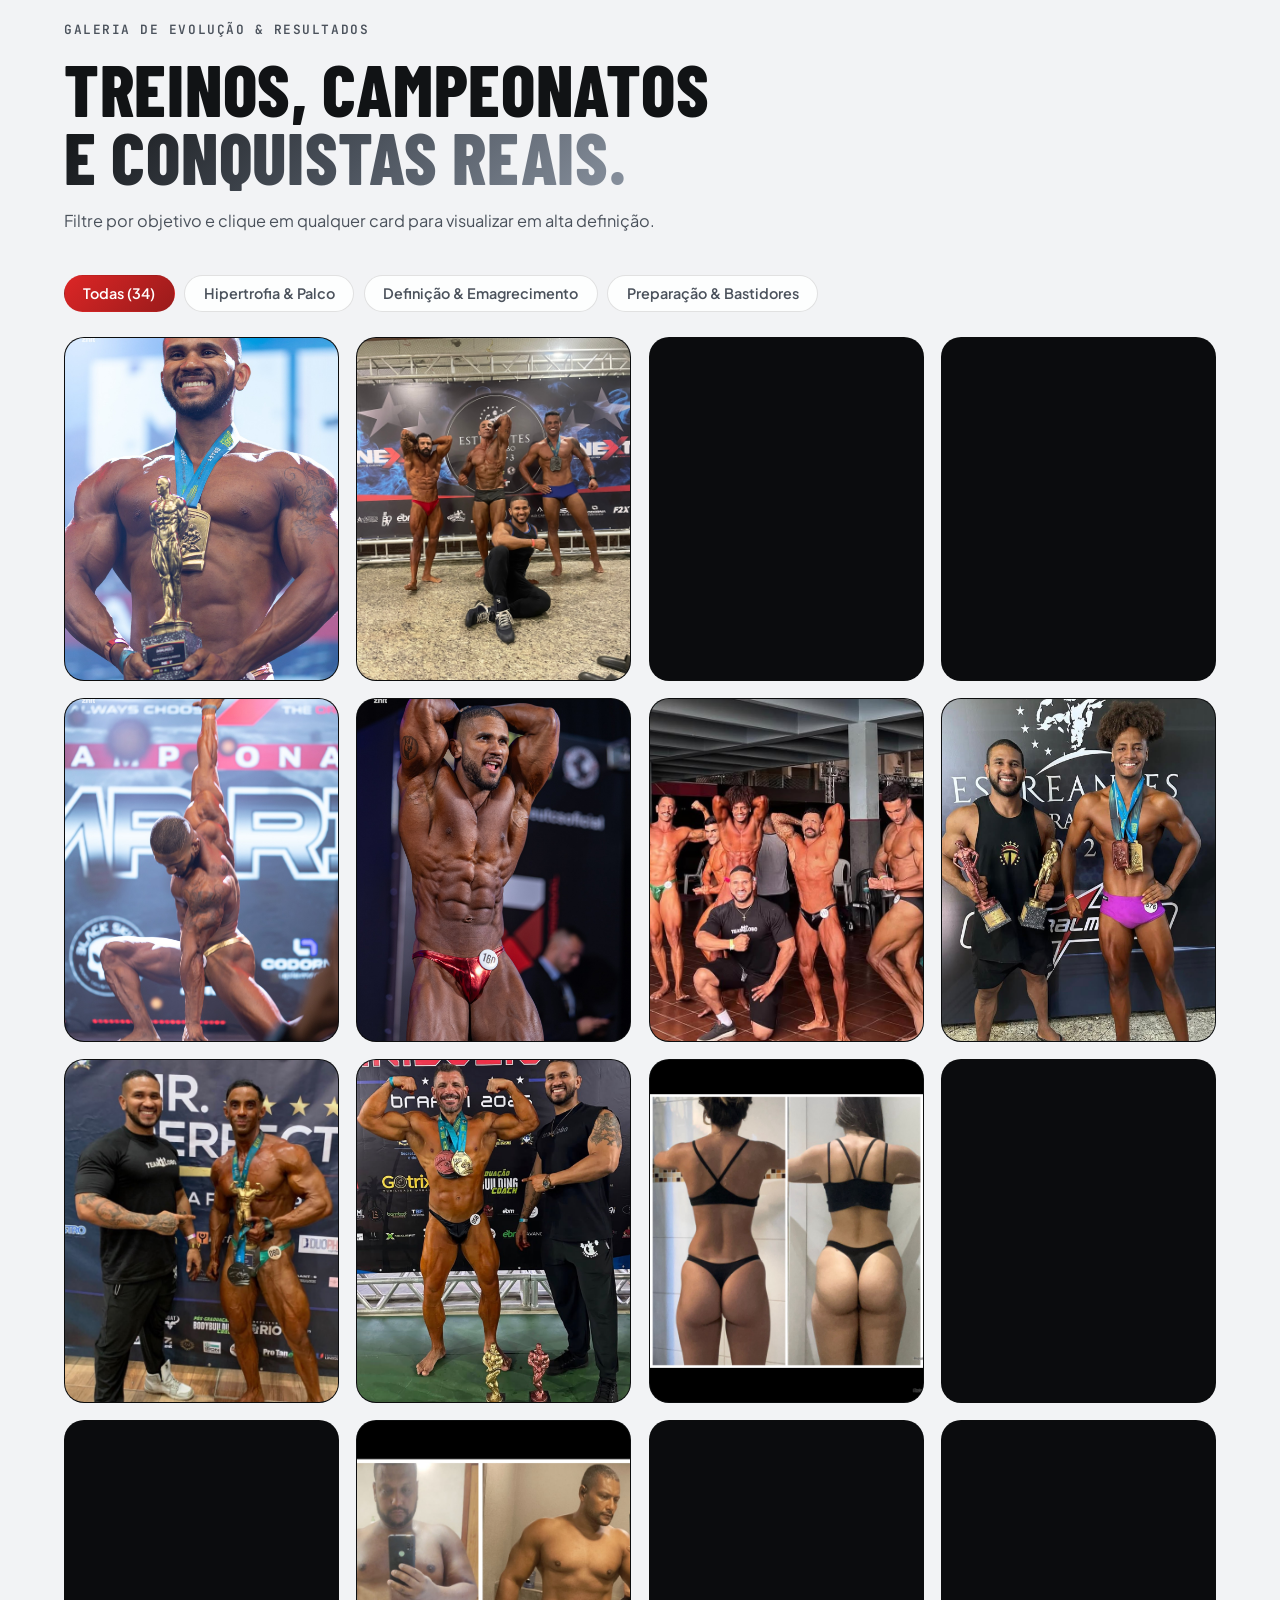
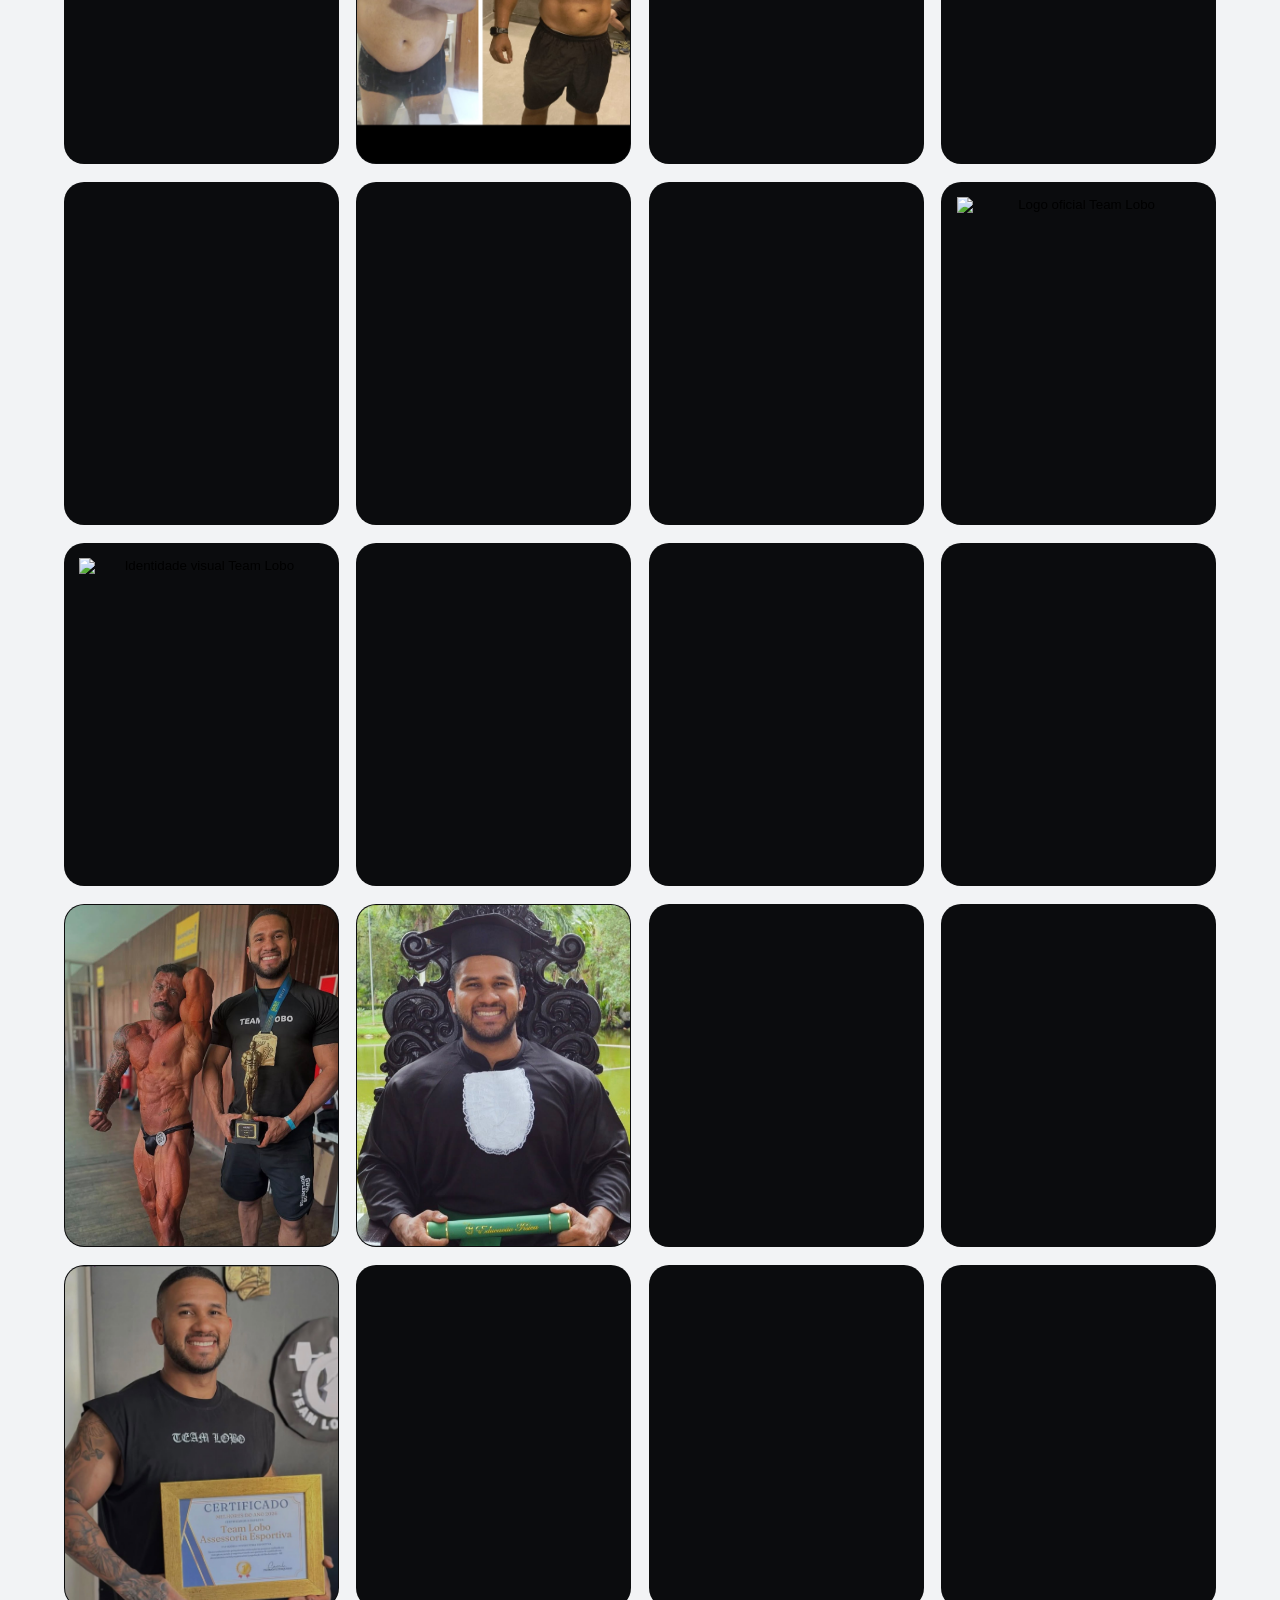
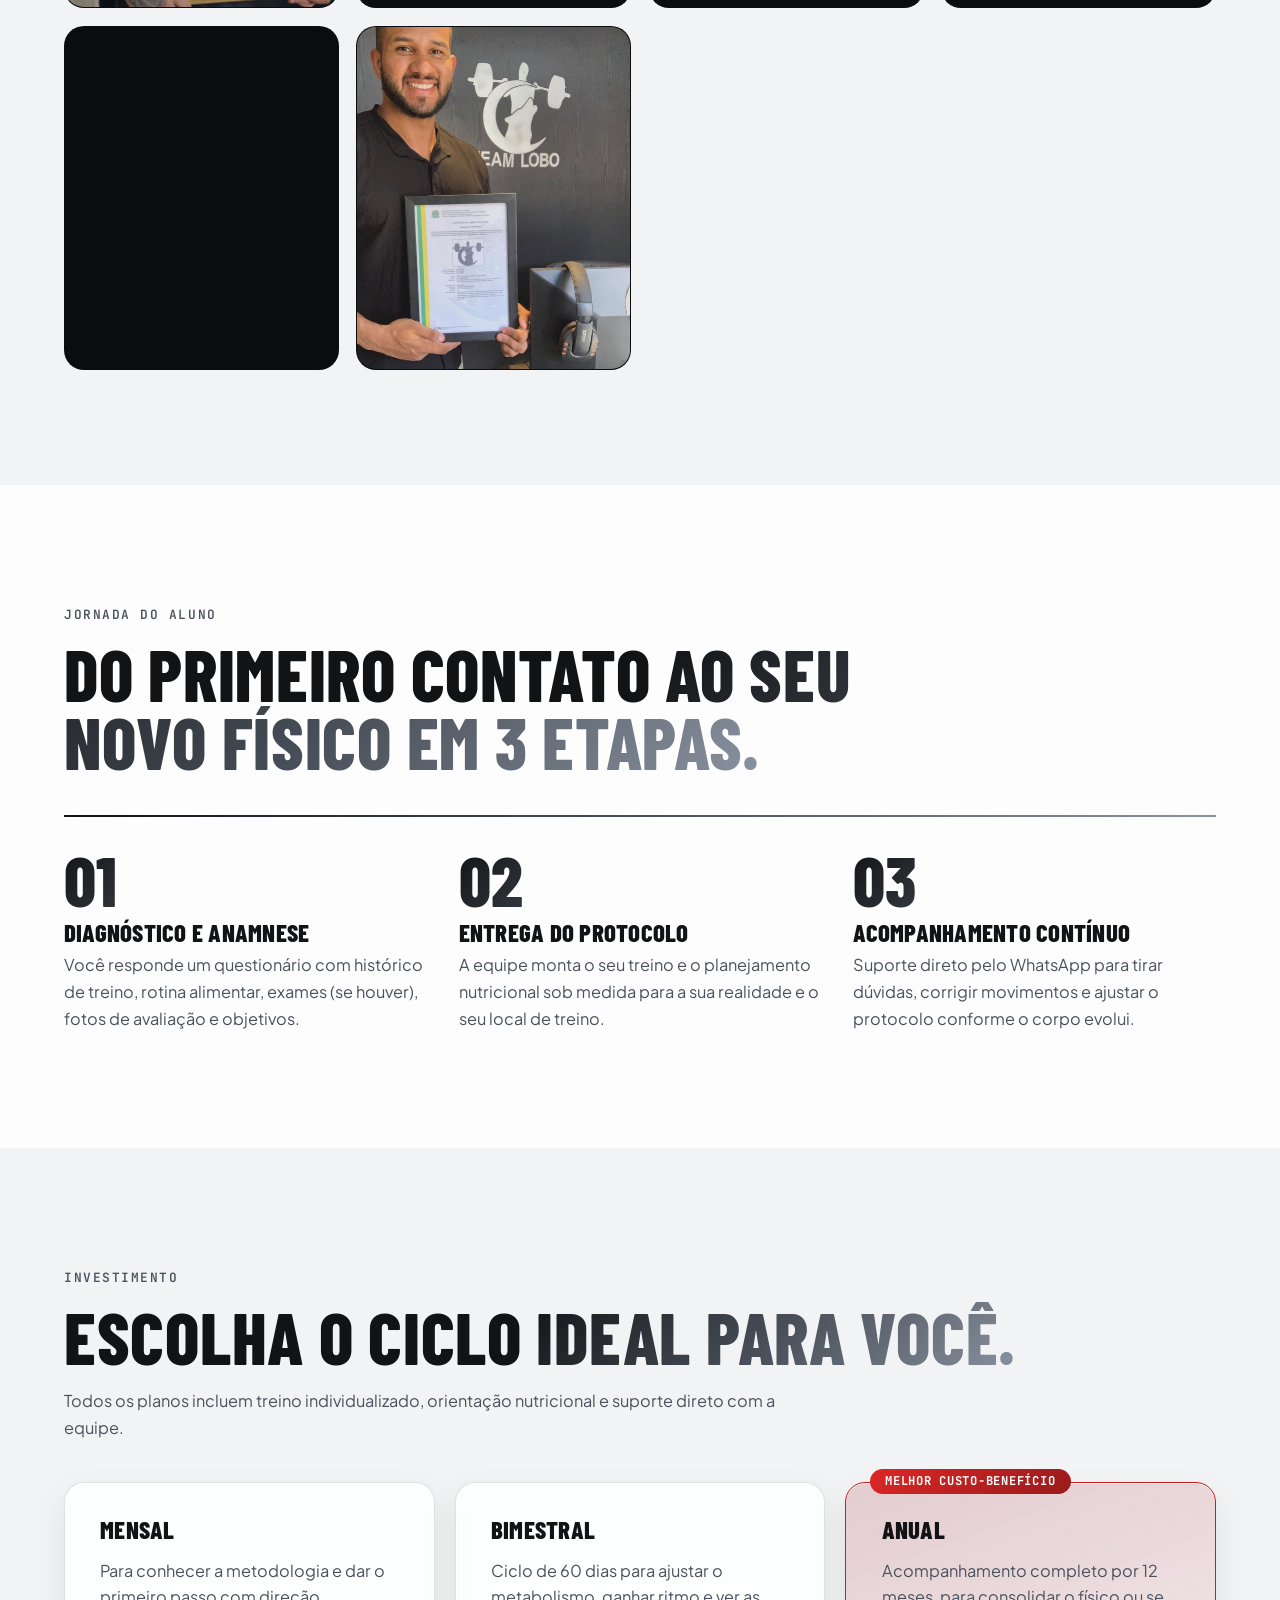
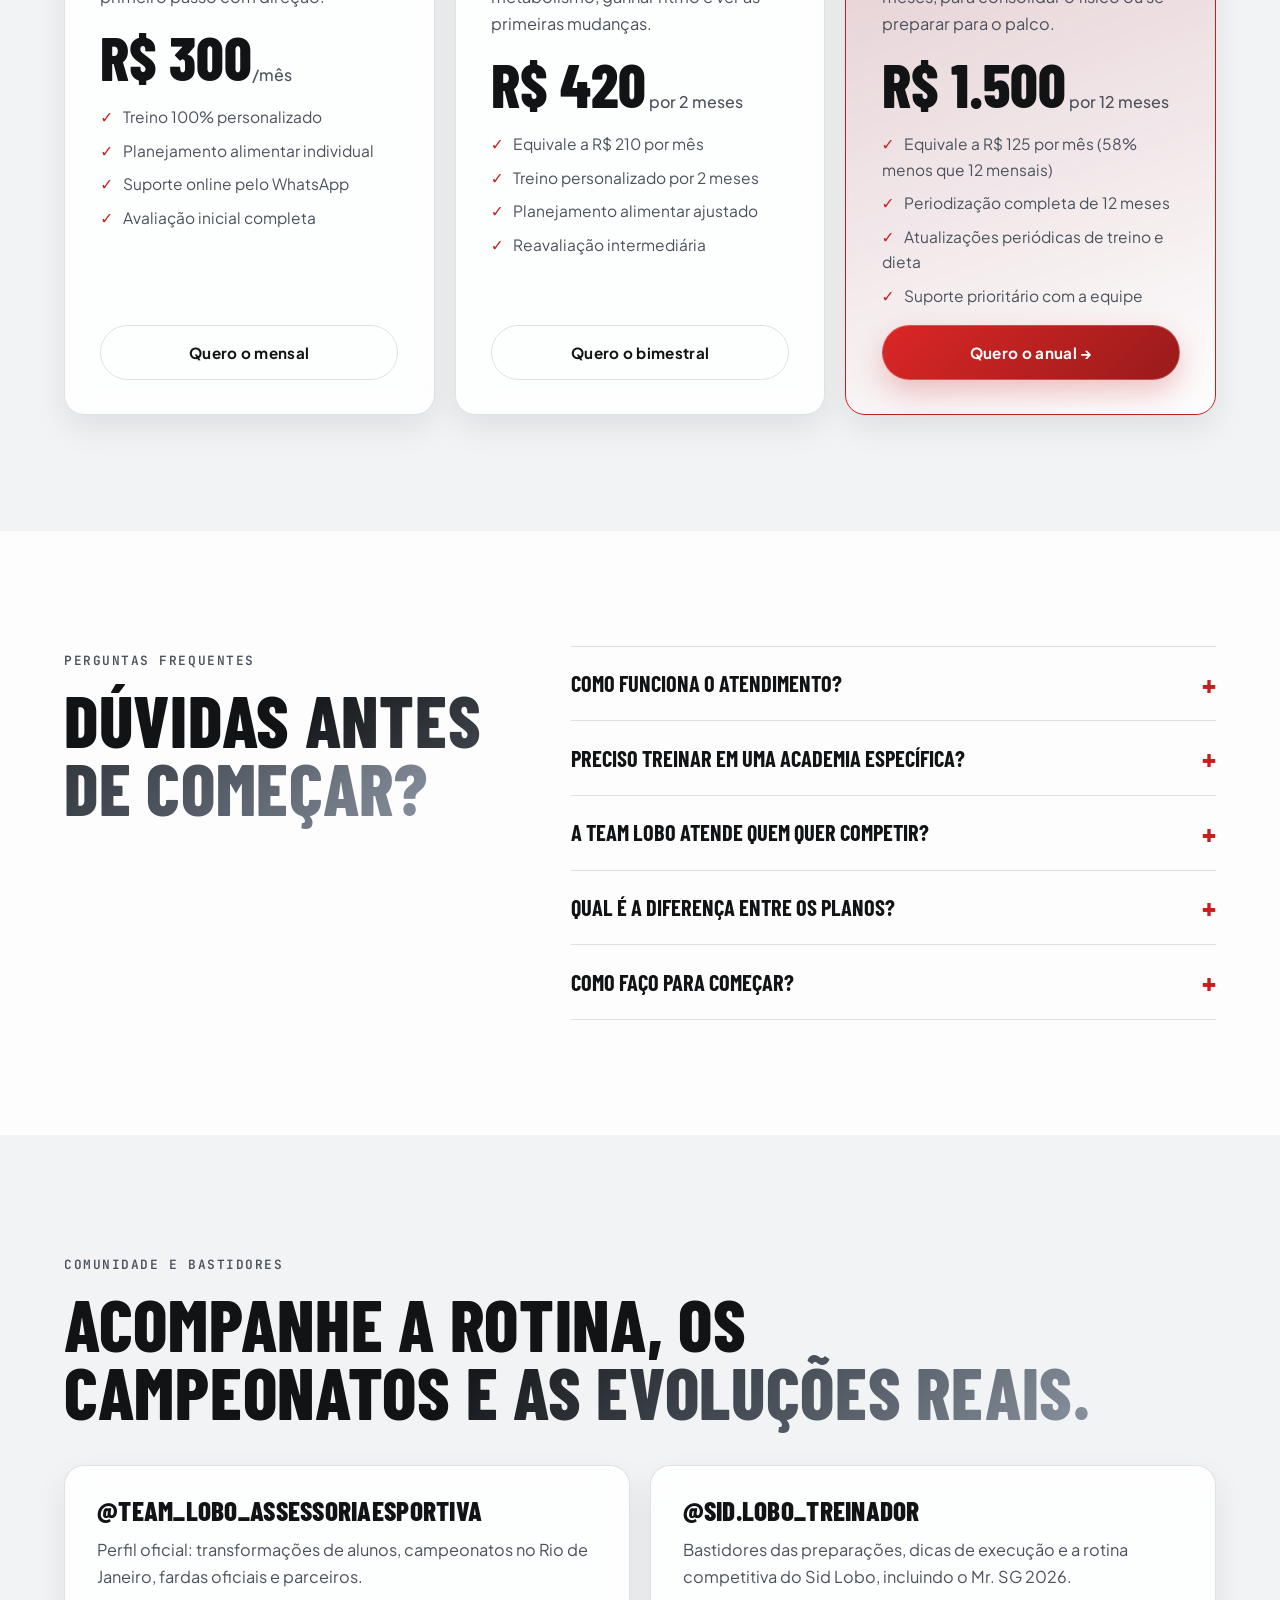
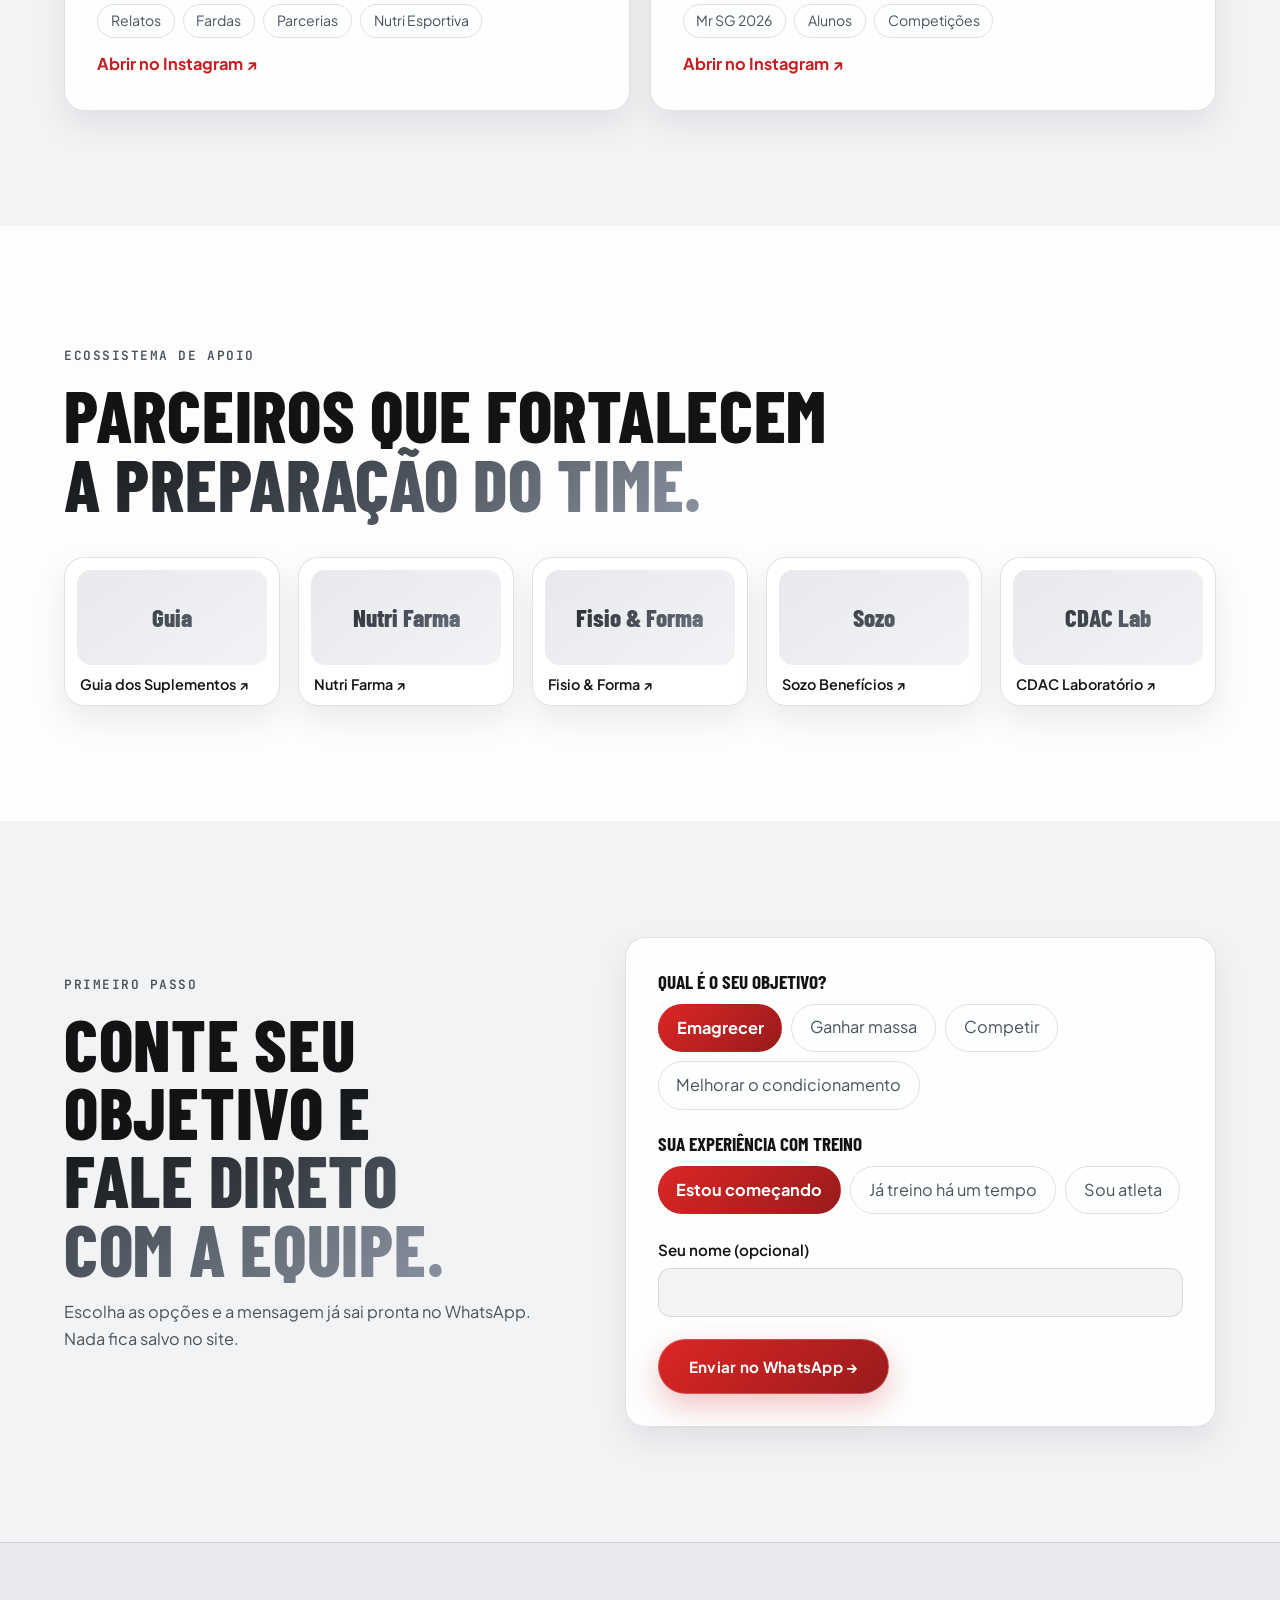
==== commit f251cc8c: "Refactor hero section and enhance video background Updated styles and improved video background hand" ====
--- a/index.html
+++ b/index.html
@@ -23,45 +23,65 @@
 <link href="https://fonts.googleapis.com/css2?family=Barlow+Condensed:wght@700;800&family=Plus+Jakarta+Sans:wght@400;500;600;700&family=JetBrains+Mono:wght@500;600;700&family=Archivo:wdth,wght@62..125,800&display=swap" rel="stylesheet">
 <link rel="stylesheet" href="style.css?v=11">
 <style>
-  /* Vídeo anúncio.mp4 como plano de fundo da Hero */
+  /* Vídeo Anúncio.mp4 como plano de fundo da Hero */
   .hero{
+    position:relative;
+    overflow:hidden;
     min-height:min(88vh,860px);
     display:flex;
     align-items:center;
-    padding-block:clamp(3.5rem,8vw,6.2rem);
+    padding-block:clamp(3.2rem,7vw,5.8rem);
+  }
+  .hero-bg{
+    position:absolute;
+    inset:0;
+    z-index:0;
+    overflow:hidden;
+    pointer-events:none;
   }
   .hero-bg video{
+    position:absolute;
+    inset:0;
     width:100%;
     height:100%;
     object-fit:cover;
-    object-position:center 20%;
-    opacity:.36;
-    filter:contrast(1.1) saturate(1.06);
+    object-position:center 22%;
+    opacity:.48;
+    filter:contrast(1.08) saturate(1.06);
   }
   [data-theme=light] .hero-bg video{
-    opacity:.2;
+    opacity:.24;
   }
   .hero-bg::after{
+    content:"";
+    position:absolute;
+    inset:0;
     background:
-      radial-gradient(circle at 72% 38%,rgba(11,12,14,.22) 0%,rgba(11,12,14,.82) 78%),
-      linear-gradient(to bottom,rgba(11,12,14,.62) 0%,rgba(11,12,14,.35) 45%,var(--bg) 100%);
+      radial-gradient(circle at 72% 38%,rgba(11,12,14,.18) 0%,rgba(11,12,14,.8) 78%),
+      linear-gradient(to bottom,rgba(11,12,14,.58) 0%,rgba(11,12,14,.32) 45%,var(--bg) 100%);
   }
   [data-theme=light] .hero-bg::after{
     background:
-      radial-gradient(circle at 72% 38%,rgba(242,243,245,.45) 0%,rgba(242,243,245,.88) 78%),
-      linear-gradient(to bottom,rgba(242,243,245,.72) 0%,rgba(242,243,245,.5) 45%,var(--bg) 100%);
+      radial-gradient(circle at 72% 38%,rgba(242,243,245,.42) 0%,rgba(242,243,245,.86) 78%),
+      linear-gradient(to bottom,rgba(242,243,245,.7) 0%,rgba(242,243,245,.48) 45%,var(--bg) 100%);
   }
   .hero .wrap{
+    position:relative;
+    z-index:2;
     grid-template-columns:1fr;
   }
   .hero-content{
     max-width:780px;
+  }
+  .hero-title{
+    line-height:.98;
+    letter-spacing:-.01em;
   }
   .hero-specs{
     display:grid;
     grid-template-columns:repeat(3,minmax(0,1fr));
     gap:1.25rem 1.75rem;
-    margin-top:clamp(2.2rem,5vw,3.4rem);
+    margin-top:clamp(2.2rem,5vw,3.2rem);
     padding-top:1.5rem;
     border-top:1px solid var(--line);
     max-width:720px;
@@ -81,6 +101,23 @@
     text-transform:uppercase;
     color:var(--muted);
   }
+
+  /* Pílula WhatsApp: oculta enquanto o botão principal estiver visível e surge suavemente ao rolar */
+  #wa-pill,
+  #wa-pill.visible{
+    opacity:0;
+    visibility:hidden;
+    transform:translateY(22px) scale(.94);
+    pointer-events:none;
+    transition:opacity .36s ease,transform .44s cubic-bezier(.22,1,.36,1),visibility .36s ease;
+  }
+  #wa-pill.is-shown{
+    opacity:1;
+    visibility:visible;
+    transform:translateY(0) scale(1);
+    pointer-events:auto;
+  }
+
   @media(max-width:640px){
     .hero{min-height:82vh}
     .hero-specs{grid-template-columns:repeat(2,minmax(0,1fr))}
@@ -118,21 +155,20 @@
   <!-- HERO COM VÍDEO ANÚNCIO.MP4 DE FUNDO -->
   <section class="hero" id="topo">
     <div class="hero-bg" aria-hidden="true">
-      <video autoplay muted loop playsinline preload="auto" poster="assets/img/IMG-20261125-WA0055.jpg">
-        <source src="anúncio.mp4" type="video/mp4">
-        <source src="assets/anúncio.mp4" type="video/mp4">
+      <video id="hero-bg-video" autoplay muted loop playsinline preload="auto" poster="assets/img/IMG-20261125-WA0055.jpg">
+        <source src="assets/img/Anúncio.mp4" type="video/mp4">
+        <source src="assets/img/An%C3%BAncio.mp4" type="video/mp4">
         <source src="assets/img/anúncio.mp4" type="video/mp4">
-        <img src="assets/img/IMG-20261125-WA0055.jpg" alt="" decoding="async">
       </video>
     </div>
 
     <div class="wrap">
       <div class="hero-content">
         <span class="tag bio-tag"><span class="pulse-dot" aria-hidden="true"></span>RIO DE JANEIRO • MARCA REGISTRADA INPI</span>
-        <h1 class="hero-title" data-split>TREINAMENTO COM CIÊNCIA, <span class="chrome">DISCIPLINA</span> E RESULTADO <span class="red-accent">REAL.</span></h1>
+        <h1 class="hero-title">TREINAMENTO COM<br><span class="chrome">CIÊNCIA, DISCIPLINA</span><br>E RESULTADO <span class="red-accent">REAL.</span></h1>
         <p class="lead">Acompanhamento individualizado criado por Sid Lobo. Treino, nutrição esportiva e suporte contínuo para quem quer emagrecer, construir um físico estético ou subir nos palcos para competir.</p>
         <div class="cta">
-          <a class="btn mag shimmer" data-wa="Olá, vim pelo site e gostaria de iniciar minha consultoria." href="#contato">INICIAR CONSULTORIA NO WHATSAPP →</a>
+          <a class="btn mag shimmer" id="hero-wa-cta" data-wa="Olá, vim pelo site e gostaria de iniciar minha consultoria." href="#contato">INICIAR CONSULTORIA NO WHATSAPP →</a>
           <a class="btn ghost" href="#alunos">Ver evolução dos alunos</a>
         </div>
 
@@ -451,7 +487,7 @@
     </div>
   </section>
 
-  <!-- PARCEIROS OFICIAIS (SEM MASCARENHAS) -->
+  <!-- PARCEIROS OFICIAIS -->
   <section id="parceiros" style="background:var(--surface)">
     <div class="wrap">
       <div class="head rv"><span class="tag">Ecossistema de apoio</span><h2>Parceiros que fortalecem <span class="chrome">a preparação do time.</span></h2></div>
@@ -503,11 +539,44 @@
   </div>
 </footer>
 
-<!-- Pílula Flutuante Inteligente de WhatsApp -->
-<a class="wa visible" id="wa-pill" data-wa="Olá, vim pelo site e gostaria de tirar dúvidas com Sid Lobo." href="#contato" aria-label="Falar no WhatsApp">
+<!-- Pílula Flutuante de WhatsApp (aparece suavemente só depois que o CTA principal sair da tela) -->
+<a class="wa" id="wa-pill" data-wa="Olá, vim pelo site e gostaria de tirar dúvidas com Sid Lobo." href="#contato" aria-label="WhatsApp">
   <svg viewBox="0 0 24 24" width="20" height="20" fill="none" stroke="currentColor" stroke-width="2" stroke-linejoin="round" aria-hidden="true"><path d="M21 12a8 8 0 0 1-11.7 7.1L4 20l1-4.9A8 8 0 1 1 21 12z"/></svg>
-  <span id="wa-label">Tirar dúvidas com Sid Lobo</span>
+  <span>WhatsApp</span>
 </a>
+
+<script>
+(function(){
+  var v = document.getElementById("hero-bg-video");
+  if (v) {
+    v.muted = true;
+    var p = v.play();
+    if (p && p.catch) p.catch(function(){});
+  }
+
+  var cta = document.getElementById("hero-wa-cta");
+  var pill = document.getElementById("wa-pill");
+  if (!cta || !pill) return;
+
+  function setShown(show){
+    pill.classList.toggle("is-shown", show);
+  }
+
+  if ("IntersectionObserver" in window) {
+    var io = new IntersectionObserver(function(entries){
+      entries.forEach(function(entry){
+        setShown(!entry.isIntersecting && window.scrollY > 60);
+      });
+    }, { threshold: 0.1 });
+    io.observe(cta);
+  } else {
+    window.addEventListener("scroll", function(){
+      var rect = cta.getBoundingClientRect();
+      setShown(rect.bottom < 0);
+    }, { passive: true });
+  }
+})();
+</script>
 
 <!-- GSAP + ScrollTrigger via CDN -->
 <script src="https://cdn.jsdelivr.net/npm/gsap@3.12.5/dist/gsap.min.js" defer></script>
